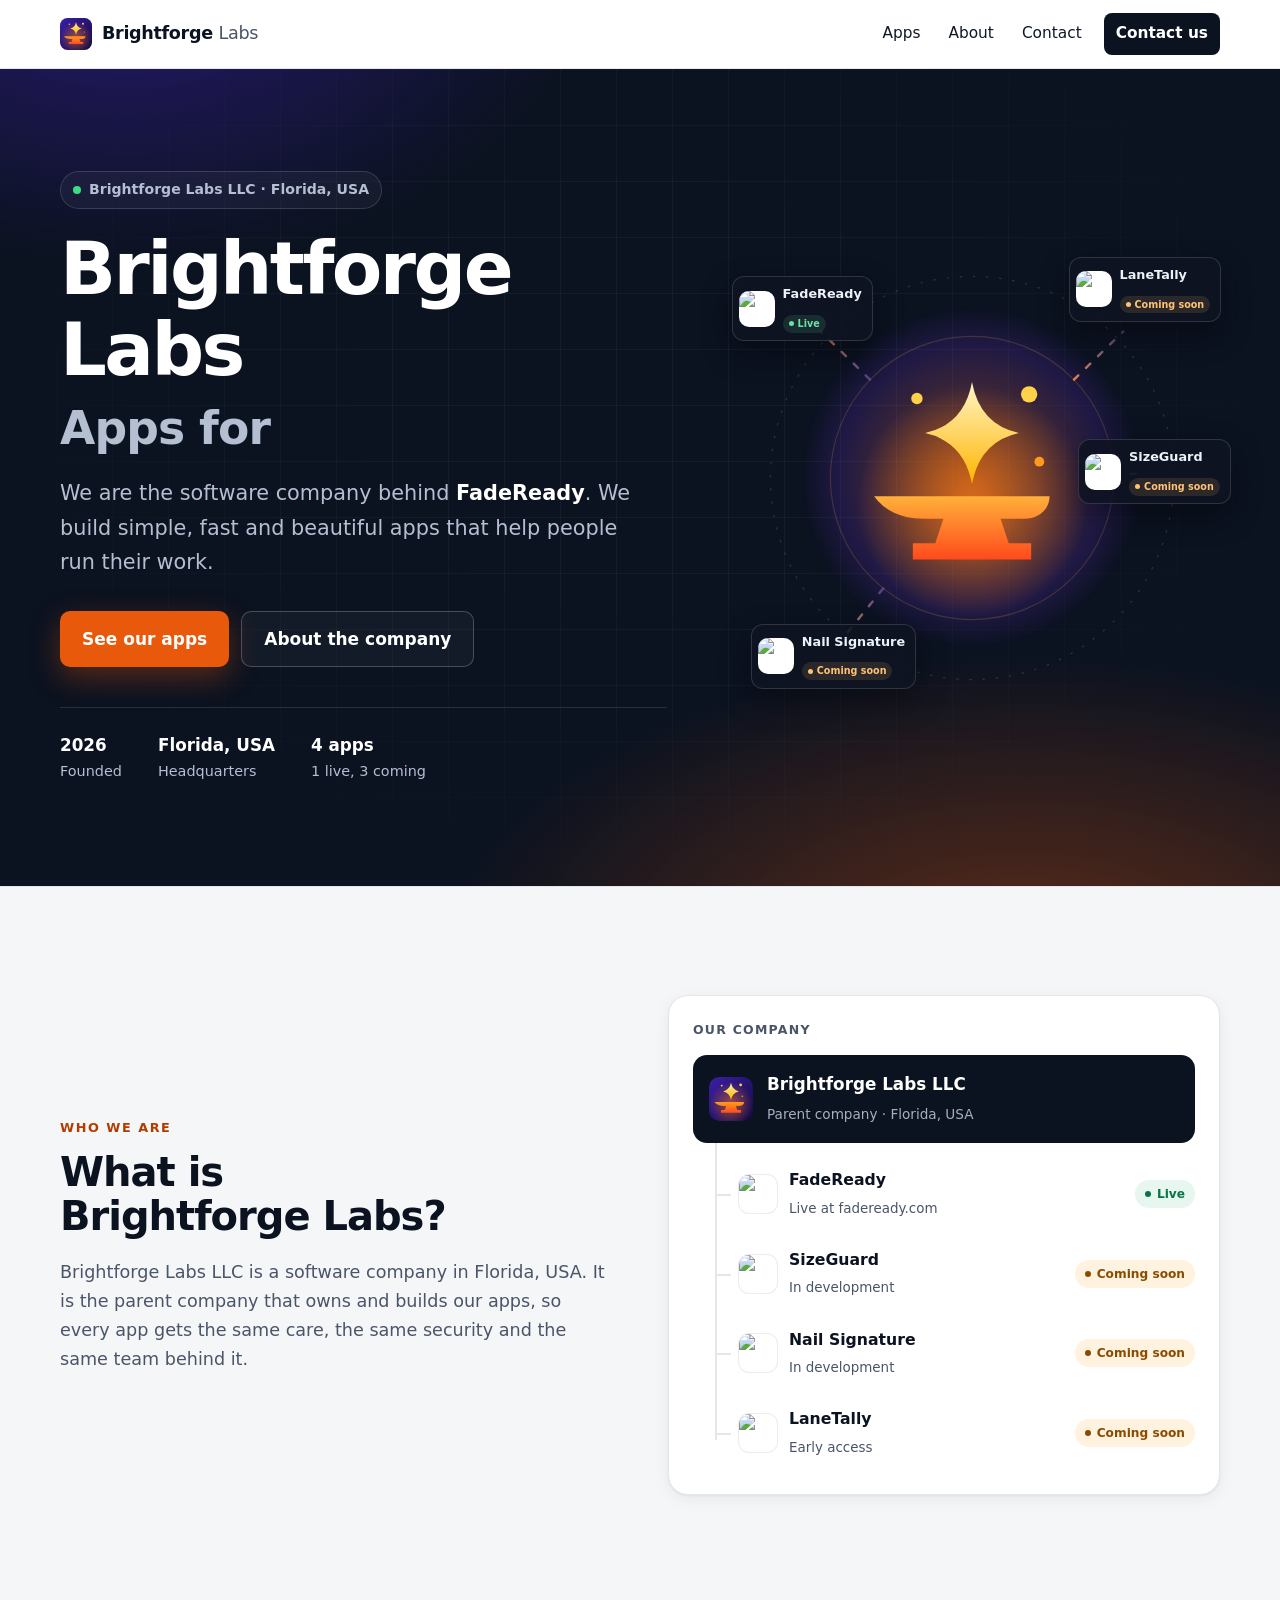
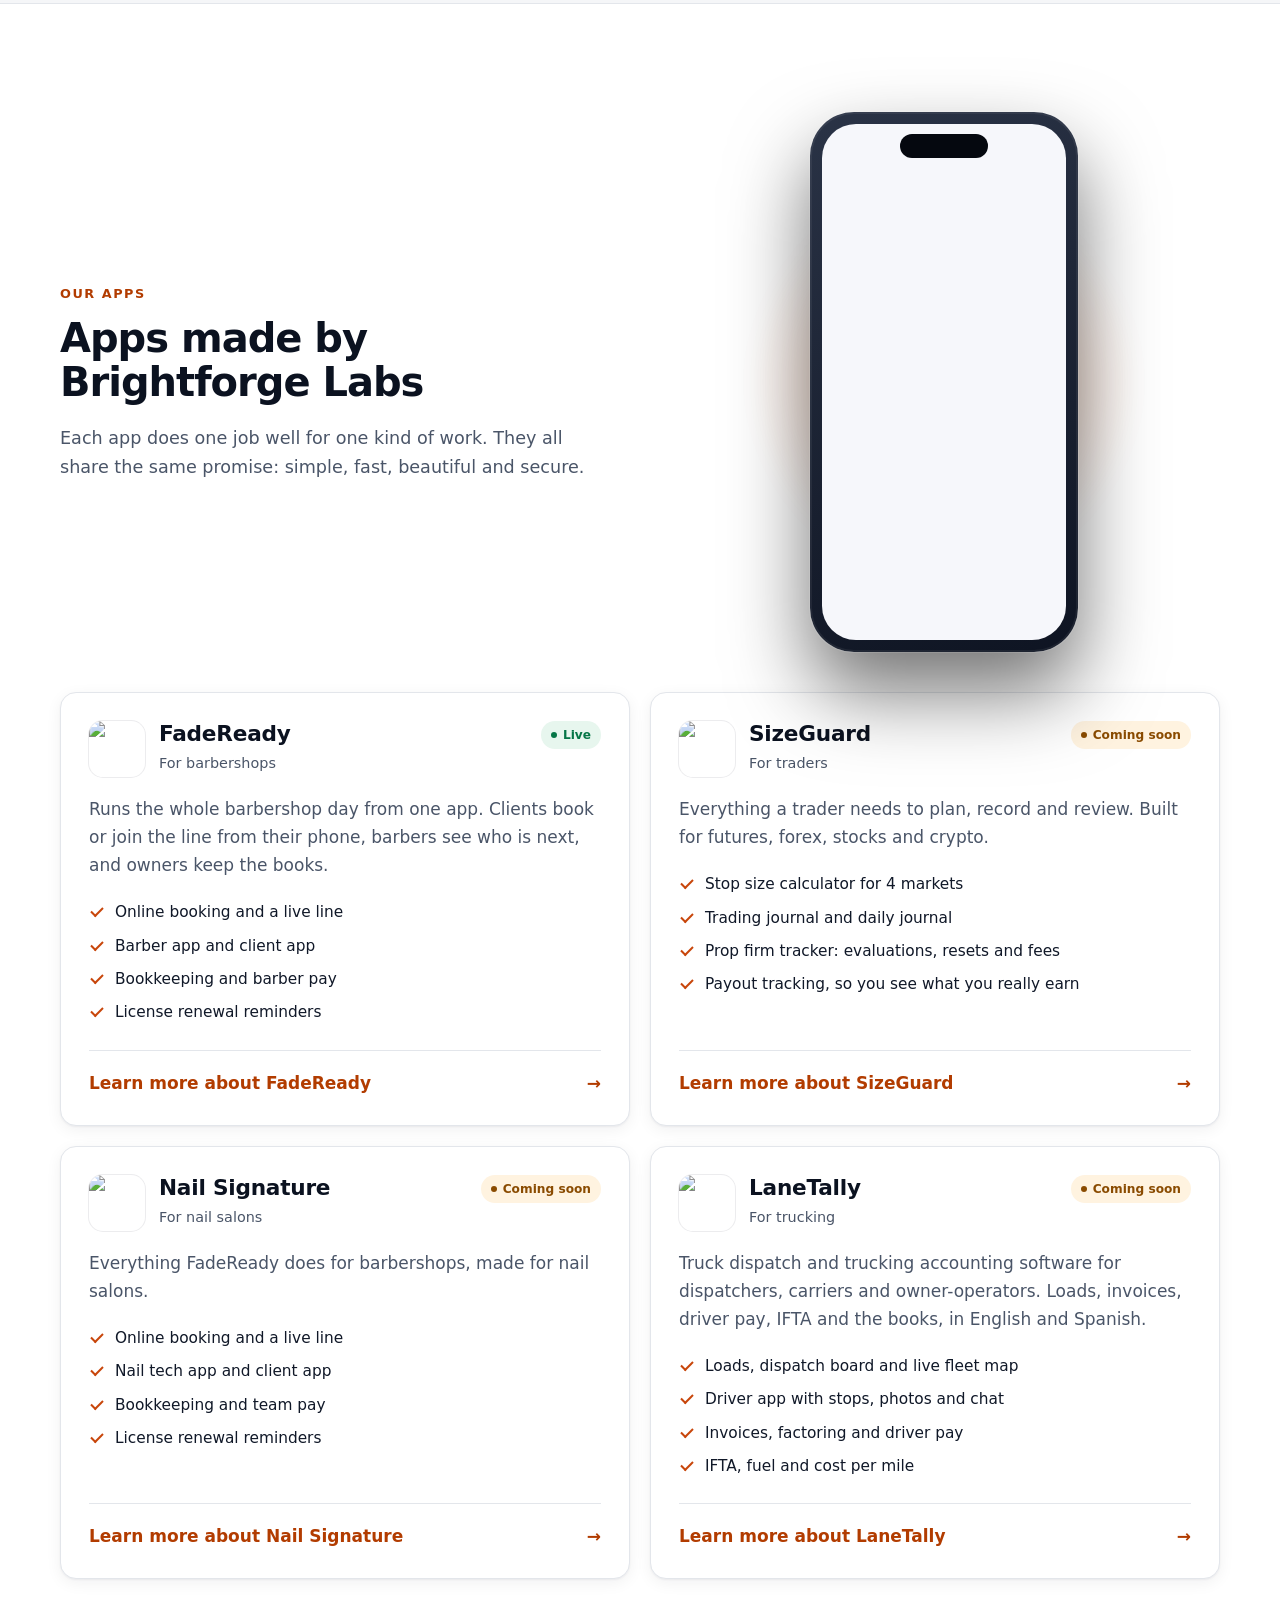
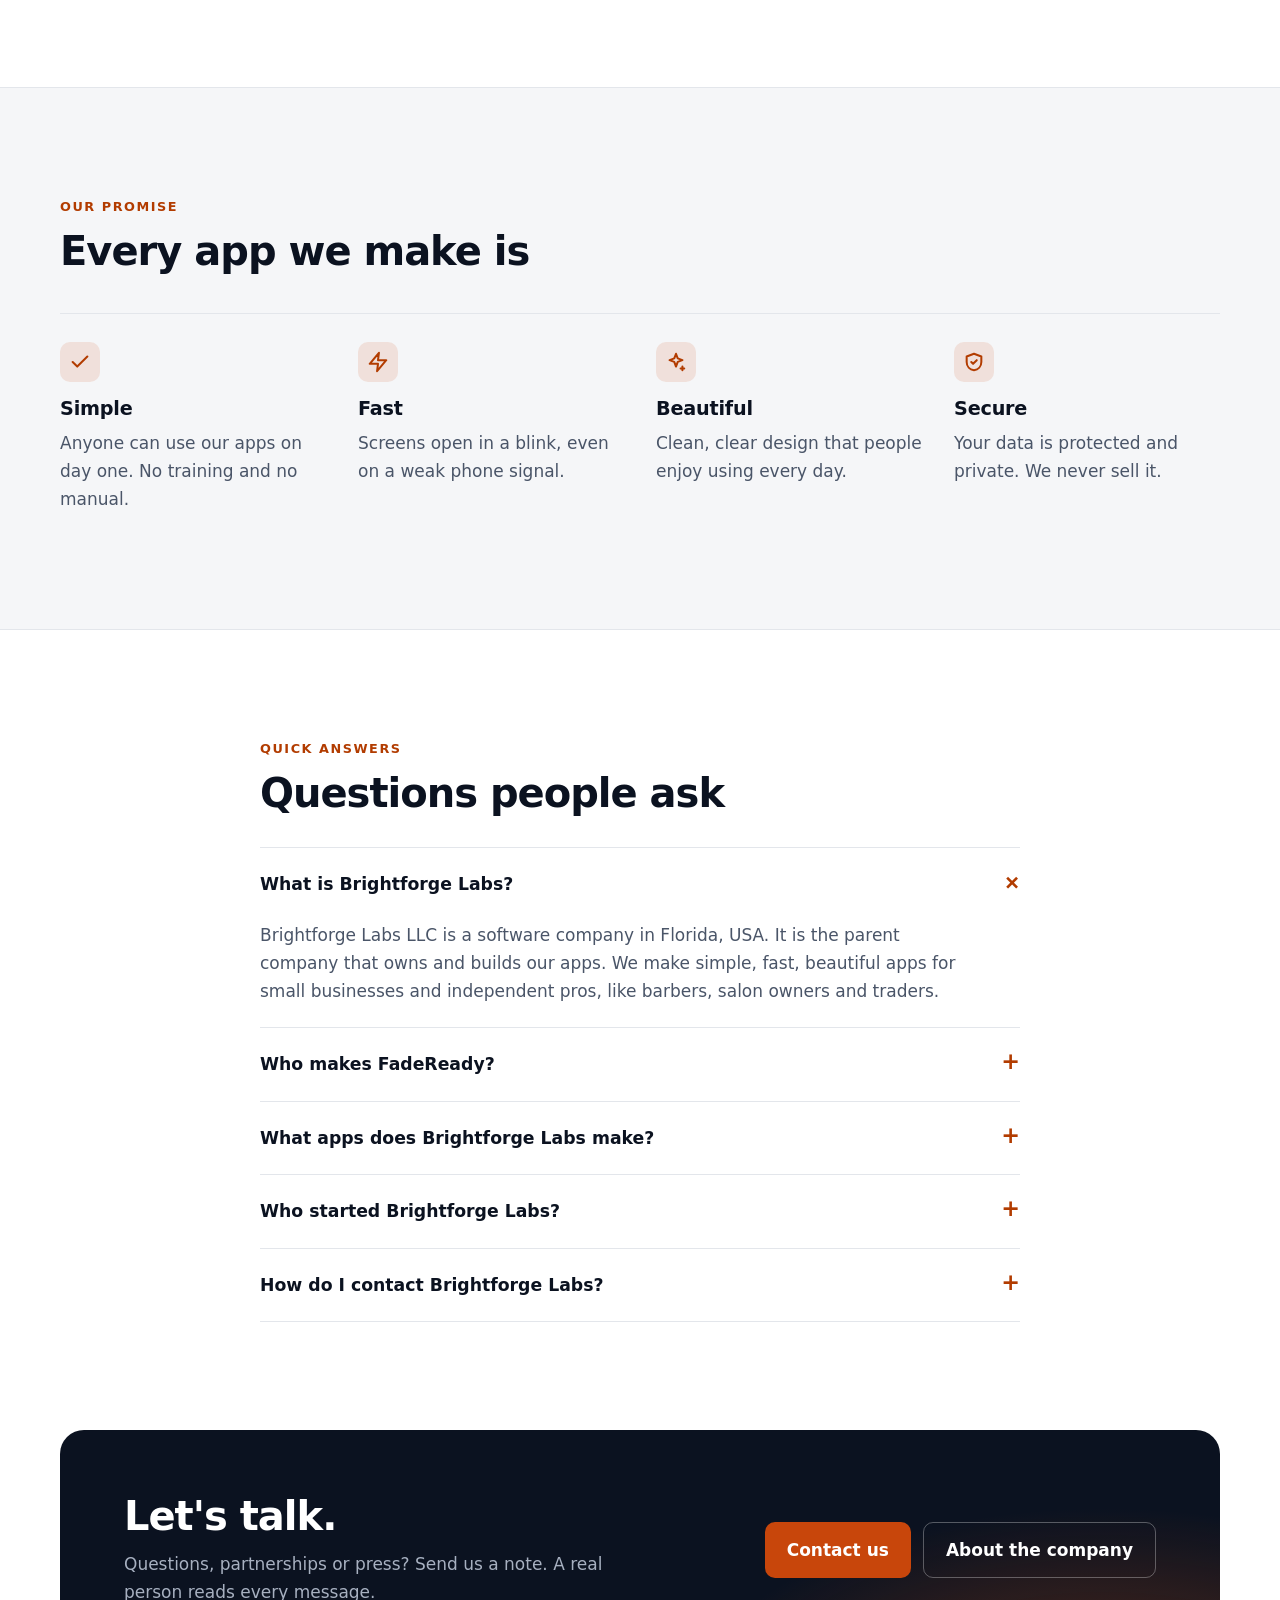
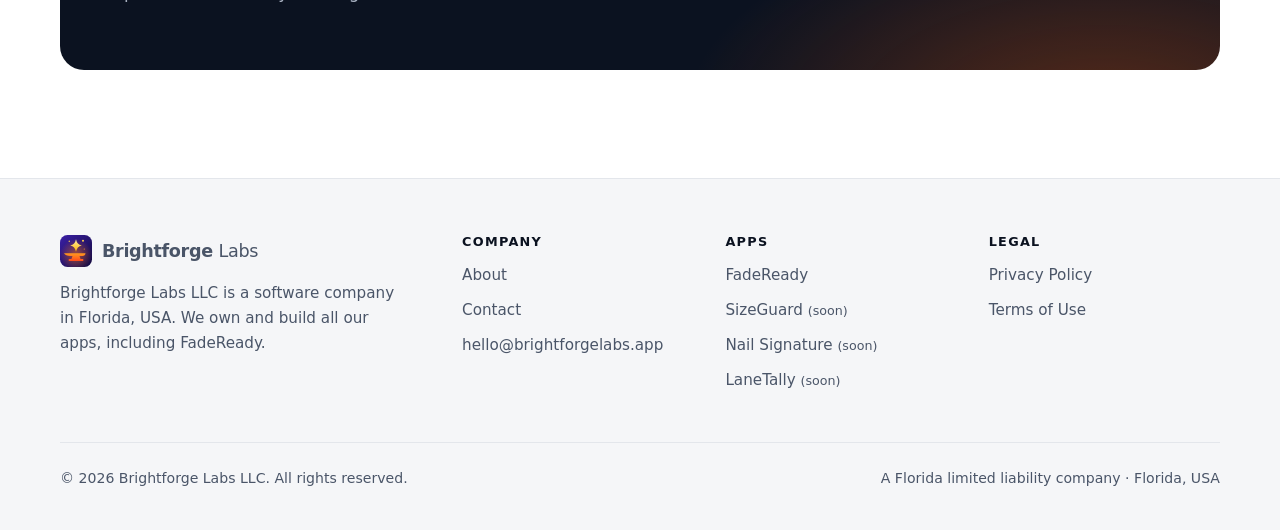
==== public/index.html @ 292166dc "Move the hero app badges outward on tablets and phones so they float around the forge, not on it Co-" ====
<!doctype html>
<html lang="en">
<head>
<meta charset="utf-8">
<meta name="viewport" content="width=device-width,initial-scale=1">
<title>Brightforge Labs: the company behind FadeReady and more apps</title>
<meta name="description" content="Brightforge Labs LLC is the Florida software company behind FadeReady. We build simple, fast, beautiful apps for small businesses and independent pros, with LaneTally for trucking, SizeGuard for traders and Nail Signature for nail salons coming soon.">
<link rel="canonical" href="https://brightforgelabs.app/">
<meta name="theme-color" content="#0b1220">
<meta name="color-scheme" content="light dark">
<link rel="icon" href="/favicon.ico" sizes="48x48">
<link rel="icon" href="/favicon.svg" type="image/svg+xml">
<link rel="icon" href="/favicon-96x96.png" type="image/png" sizes="96x96">
<link rel="apple-touch-icon" href="/apple-touch-icon.png">
<link rel="manifest" href="/site.webmanifest">
<meta property="og:type" content="website">
<meta property="og:site_name" content="Brightforge Labs">
<meta property="og:locale" content="en_US">
<meta property="og:title" content="Brightforge Labs: the company behind FadeReady and more apps">
<meta property="og:description" content="Brightforge Labs LLC is the Florida software company behind FadeReady. We build simple, fast, beautiful apps for small businesses and independent pros, with LaneTally for trucking, SizeGuard for traders and Nail Signature for nail salons coming soon.">
<meta property="og:url" content="https://brightforgelabs.app/">
<meta property="og:image" content="https://brightforgelabs.app/og-image.jpg">
<meta property="og:image:width" content="1200">
<meta property="og:image:height" content="630">
<meta property="og:image:alt" content="Brightforge Labs: the company behind FadeReady and more apps.">
<meta name="twitter:card" content="summary_large_image">
<meta name="twitter:title" content="Brightforge Labs: the company behind FadeReady and more apps">
<meta name="twitter:description" content="Brightforge Labs LLC is the Florida software company behind FadeReady. We build simple, fast, beautiful apps for small businesses and independent pros, with LaneTally for trucking, SizeGuard for traders and Nail Signature for nail salons coming soon.">
<meta name="twitter:image" content="https://brightforgelabs.app/og-image.jpg">
<style>:root{--bg:#ffffff;--bg-2:#f5f6f8;--card:#ffffff;--ink:#0b1220;--text:#101828;--muted:#4a5568;--line:#e3e6eb;--accent:#c8460b;--accent-text:#b23c00;--on-accent:#ffffff;--band:#0b1220;--band-text:#e9edf3;--band-muted:#a7b0c0;--live:#067647;--live-bg:#e7f6ee;--soon:#8a4b00;--soon-bg:#fff3e0;--shadow:0 1px 2px rgba(16,24,40,.05),0 4px 16px rgba(16,24,40,.06);--radius:16px;color-scheme:light}@media (prefers-color-scheme:dark){:root:not([data-theme=light]){--bg:#0a0f1c;--bg-2:#0f1626;--card:#111a2c;--ink:#f3f5f9;--text:#e8ecf3;--muted:#a3adbf;--line:#1f2a40;--accent:#ff7a2e;--accent-text:#ff9a5c;--on-accent:#1a0b00;--band:#060a14;--live:#6ce0a6;--live-bg:#0f2f22;--soon:#ffc277;--soon-bg:#33220b;--shadow:0 1px 2px rgba(0,0,0,.4),0 6px 20px rgba(0,0,0,.3);color-scheme:dark}}:root[data-theme=dark]{--bg:#0a0f1c;--bg-2:#0f1626;--card:#111a2c;--ink:#f3f5f9;--text:#e8ecf3;--muted:#a3adbf;--line:#1f2a40;--accent:#ff7a2e;--accent-text:#ff9a5c;--on-accent:#1a0b00;--band:#060a14;--live:#6ce0a6;--live-bg:#0f2f22;--soon:#ffc277;--soon-bg:#33220b;--shadow:0 1px 2px rgba(0,0,0,.4),0 6px 20px rgba(0,0,0,.3);color-scheme:dark}*,*::before,*::after{box-sizing:border-box}html{-webkit-text-size-adjust:100%;scroll-behavior:smooth}body{margin:0;background:var(--bg);color:var(--text);font:400 1.0625rem/1.65 ui-sans-serif,system-ui,-apple-system,"Segoe UI",Roboto,"Helvetica Neue",Arial,sans-serif;-webkit-font-smoothing:antialiased}img,svg{display:block;max-width:100%}a{color:var(--accent-text);text-underline-offset:3px}:focus-visible{outline:3px solid var(--accent);outline-offset:3px;border-radius:6px}h1,h2,h3{color:var(--ink);line-height:1.1;letter-spacing:-.025em;margin:0 0 .5em;font-weight:700;text-wrap:balance}h1{font-size:clamp(2.4rem,5.6vw,4.1rem);letter-spacing:-.035em}h2{font-size:clamp(1.8rem,3.4vw,2.5rem)}h3{font-size:1.2rem;letter-spacing:-.01em}p{margin:0 0 1em}.wrap{width:min(1160px,100% - 40px);margin-inline:auto}.narrow{width:min(760px,100% - 40px);margin-inline:auto}.skip{position:absolute;left:-999px;top:8px;background:var(--card);color:var(--text);padding:8px 14px;border-radius:8px;z-index:9}.skip:focus{left:12px}.site-head{position:sticky;top:env(safe-area-inset-top,0px);z-index:5;background:color-mix(in srgb,var(--bg) 86%,transparent);backdrop-filter:saturate(1.4) blur(12px);-webkit-backdrop-filter:saturate(1.4) blur(12px);border-bottom:1px solid var(--line)}.site-head .wrap{display:flex;align-items:center;justify-content:space-between;gap:16px;min-height:68px}.brand{display:flex;align-items:center;gap:10px;color:var(--ink);text-decoration:none;font-weight:700;font-size:1.1rem;letter-spacing:-.02em;white-space:nowrap}.brand svg{width:32px;height:32px}.brand b{font-weight:500;color:var(--muted)}.nav{display:flex;align-items:center;gap:4px;margin:0;padding:0;list-style:none}.nav a{display:block;padding:8px 12px;border-radius:8px;color:var(--text);text-decoration:none;font-weight:500;font-size:.96rem}.nav a:hover{background:var(--bg-2)}.nav a[aria-current=page]{color:var(--accent-text)}.nav .nav-cta{background:var(--ink);color:var(--bg);margin-left:6px;font-weight:600}.nav .nav-cta:hover{background:var(--ink);opacity:.88}@media (max-width:600px){.brand span{display:none}.nav a{padding:8px 9px}.nav .nav-cta{display:none}}.btns{display:flex;flex-wrap:wrap;gap:12px}.btn{display:inline-flex;align-items:center;gap:8px;padding:13px 22px;border-radius:10px;font-weight:600;text-decoration:none;transition:transform .15s ease,background .15s,border-color .15s}.btn:active{transform:scale(.98)}.btn-primary{background:var(--accent);color:var(--on-accent)}.btn-primary:hover{background:color-mix(in srgb,var(--accent) 88%,#000)}.btn-line{color:var(--ink);border:1px solid var(--line);background:var(--card)}.btn-line:hover{border-color:var(--muted)}.hero{position:relative;overflow:hidden;padding:clamp(56px,9vw,112px) 0 clamp(56px,8vw,96px);border-bottom:1px solid var(--line);background:radial-gradient(700px 360px at 85% 0%,color-mix(in srgb,var(--accent) 10%,transparent),transparent 70%),var(--bg)}.hero .wrap{display:grid;grid-template-columns:1.1fr .9fr;gap:56px;align-items:center}.hero .wrap>*{min-width:0}@media (max-width:900px){.hero .wrap{grid-template-columns:1fr;gap:40px}}.eyebrow{display:inline-flex;align-items:center;gap:8px;font-size:.88rem;font-weight:600;color:var(--muted);margin-bottom:20px}.eyebrow i{width:8px;height:8px;border-radius:50%;background:var(--accent)}.lead{font-size:clamp(1.12rem,2vw,1.3rem);color:var(--muted);max-width:44ch;margin-bottom:32px}.accent{color:var(--accent-text)}.facts{display:flex;flex-wrap:wrap;gap:12px 36px;margin:40px 0 0;padding:24px 0 0;border-top:1px solid var(--line);list-style:none}.facts li{display:flex;flex-direction:column;font-size:.9rem;color:var(--muted)}.facts b{font-size:1.05rem;color:var(--ink);font-weight:600}.org{background:var(--card);border:1px solid var(--line);border-radius:20px;padding:24px;box-shadow:var(--shadow)}.org-cap{font-size:.78rem;font-weight:700;letter-spacing:.1em;text-transform:uppercase;color:var(--muted);margin:0 0 14px}.org-parent{display:flex;align-items:center;gap:14px;padding:16px;border-radius:14px;background:var(--band);color:var(--band-text)}.org-parent svg{width:44px;height:44px;flex:none}.org-parent strong{display:block;font-size:1.05rem;color:#fff}.org-parent span{font-size:.85rem;color:var(--band-muted)}.org-kids{list-style:none;margin:0;padding:14px 0 0 22px;position:relative;display:grid;gap:6px}.org-kids::before{content:"";position:absolute;left:22px;top:0;bottom:30px;width:2px;background:var(--line)}.org-kids li{position:relative;display:flex;align-items:center;gap:12px;padding:10px 0 10px 24px}.org-kids li::before{content:"";position:absolute;left:0;top:50%;width:16px;height:2px;background:var(--line)}.org-kids li>div{min-width:0}.org-kids .tile{width:38px;height:38px;border-radius:10px}.org-kids .tile svg{width:20px;height:20px}.org-kids b{display:block;color:var(--ink);font-size:.98rem;font-weight:600}.org-kids small{color:var(--muted);font-size:.84rem}.org-kids .pill{margin-left:auto}section{padding:clamp(64px,9vw,108px) 0}.alt{background:var(--bg-2);border-block:1px solid var(--line)}.kicker{display:block;font-size:.8rem;font-weight:700;letter-spacing:.12em;text-transform:uppercase;color:var(--accent-text);margin-bottom:12px}.intro{max-width:60ch;color:var(--muted);font-size:1.1rem;margin-bottom:0}.apps{display:grid;gap:20px;grid-template-columns:repeat(auto-fit,minmax(min(100%,440px),1fr));margin-top:40px}.app{display:flex;flex-direction:column;background:var(--card);border:1px solid var(--line);border-radius:var(--radius);padding:28px;box-shadow:var(--shadow);transition:border-color .2s,transform .2s}.app:hover{border-color:color-mix(in srgb,var(--accent) 40%,var(--line));transform:translateY(-2px)}.app-top{display:flex;align-items:center;gap:14px;margin-bottom:18px}.app-top>div{min-width:0}.tile{flex:none;width:56px;height:56px;border-radius:14px;display:grid;place-items:center;color:#fff}.tile svg{width:28px;height:28px}.t-fr{background:linear-gradient(135deg,#111827,#3a1fa6 60%,#ff6a1a)}.t-tr{background:linear-gradient(135deg,#0b0906,#3a2a10 55%,#e8b84a)}.t-sl{background:linear-gradient(135deg,#2b1630,#5a2f5f 55%,#c9a25a)}.app h3{margin:0 0 2px;font-size:1.35rem}.app .for{font-size:.9rem;color:var(--muted)}.pill{display:inline-flex;align-items:center;gap:6px;font-size:.76rem;font-weight:700;padding:4px 10px;border-radius:999px;white-space:nowrap}.pill::before{content:"";width:6px;height:6px;border-radius:50%;background:currentColor}.p-live{color:var(--live);background:var(--live-bg)}.p-soon{color:var(--soon);background:var(--soon-bg)}.app .pill{margin-left:auto;align-self:flex-start}.app p{color:var(--muted)}.feat{list-style:none;margin:4px 0 24px;padding:0;display:grid;gap:8px}.feat li{position:relative;padding-left:26px;font-size:.96rem}.feat li::before{content:"";position:absolute;left:2px;top:.45em;width:12px;height:7px;border-left:2px solid var(--accent);border-bottom:2px solid var(--accent);transform:rotate(-45deg)}.app .more{margin-top:auto;padding-top:18px;border-top:1px solid var(--line);font-weight:600;text-decoration:none;display:flex;justify-content:space-between;align-items:center}.app .more span{transition:transform .15s}.app .more:hover span{transform:translateX(4px)}.values{display:grid;grid-template-columns:repeat(auto-fit,minmax(min(100%,240px),1fr));gap:0 32px;margin-top:40px;border-top:1px solid var(--line)}.value{padding:28px 0 8px}.value .ico{width:40px;height:40px;border-radius:10px;display:grid;place-items:center;background:color-mix(in srgb,var(--accent) 12%,transparent);color:var(--accent-text);margin-bottom:16px}.value .ico svg{width:22px;height:22px}.value p{color:var(--muted);margin:0}.faq{margin-top:32px;border-top:1px solid var(--line)}.faq details{border-bottom:1px solid var(--line)}.faq summary{cursor:pointer;list-style:none;padding:22px 0;font-weight:600;font-size:1.08rem;color:var(--ink);display:flex;justify-content:space-between;gap:16px}.faq summary::-webkit-details-marker{display:none}.faq summary::after{content:"+";font-size:1.4rem;line-height:1;color:var(--accent-text);transition:transform .2s}.faq details[open] summary::after{transform:rotate(45deg)}.faq details p{color:var(--muted);padding-bottom:22px;margin:0;max-width:65ch}.band{background:radial-gradient(600px 300px at 90% 120%,rgba(232,89,12,.35),transparent 70%),var(--band);color:var(--band-text);border-radius:24px;padding:clamp(32px,6vw,64px);display:flex;flex-wrap:wrap;gap:24px 48px;align-items:center;justify-content:space-between}.band>div{min-width:0}.band h2{color:#fff;margin:0 0 .3em}.band p{color:var(--band-muted);margin:0;max-width:46ch}.band .btn-line{background:transparent;color:#fff;border-color:rgba(255,255,255,.3)}.page-hero{padding:clamp(56px,8vw,96px) 0 clamp(40px,6vw,64px);border-bottom:1px solid var(--line);background:radial-gradient(600px 300px at 90% 0%,color-mix(in srgb,var(--accent) 9%,transparent),transparent 70%),var(--bg)}.page-hero h1{font-size:clamp(2.2rem,5vw,3.4rem);max-width:20ch}.page-hero .lead{margin-bottom:0}.prose h2{font-size:1.5rem;margin-top:2em}.prose h3{margin-top:1.6em}.prose p,.prose li{color:var(--muted)}.prose strong{color:var(--text)}.prose ul{padding-left:1.2em}.prose li{margin-bottom:.4em}.facts-table{width:100%;border-collapse:collapse;margin-top:8px}.facts-table th,.facts-table td{text-align:left;padding:14px 0;border-bottom:1px solid var(--line);vertical-align:top}.facts-table th{width:38%;font-weight:600;color:var(--ink);padding-right:16px}.facts-table td{color:var(--muted)}.mail{display:inline-flex;align-items:center;gap:12px;font-size:clamp(1.2rem,4vw,1.7rem);font-weight:700;letter-spacing:-.02em;text-decoration:none;color:var(--ink);padding:18px 24px;border-radius:14px;border:1px solid var(--line);background:var(--card);box-shadow:var(--shadow);word-break:break-all}.mail:hover{border-color:var(--accent)}.mail svg{flex:none;width:26px;height:26px;color:var(--accent-text)}.site-foot{border-top:1px solid var(--line);padding:56px 0 40px;color:var(--muted);font-size:.95rem;background:var(--bg-2)}.foot-grid{display:grid;grid-template-columns:1.6fr repeat(3,1fr);gap:32px}@media (max-width:760px){.foot-grid{grid-template-columns:1fr 1fr}.foot-brand{grid-column:1/-1}}.foot-brand p{max-width:36ch;margin:14px 0 0}.site-foot h2{font-size:.8rem;font-weight:700;letter-spacing:.1em;text-transform:uppercase;color:var(--ink);margin:0 0 14px}.site-foot ul{list-style:none;margin:0;padding:0;display:grid;gap:10px}.site-foot a{color:var(--muted);text-decoration:none}.site-foot a:hover{color:var(--accent-text)}.foot-base{display:flex;flex-wrap:wrap;justify-content:space-between;gap:8px 24px;margin-top:48px;padding-top:24px;border-top:1px solid var(--line);font-size:.88rem}.foot-base p{margin:0}@keyframes up{from{transform:translateY(12px)}}.hero .wrap>*{animation:up .6s cubic-bezier(.2,.8,.2,1) both}.hero .wrap>:nth-child(2){animation-delay:.08s}@media (prefers-reduced-motion:reduce){*,*::before,*::after{animation:none!important;transition:none!important;scroll-behavior:auto!important}}@media (max-width:540px){.values{grid-template-columns:1fr 1fr;gap:0 20px}.value h3{font-size:1.05rem}.value p{font-size:.95rem}.org{padding:18px}.org-kids small{display:none}}.hero-live{--h-text:#eef2f8;--h-muted:#b4bfd2;background:radial-gradient(900px 480px at 80% 110%,rgba(232,89,12,.38),transparent 65%),radial-gradient(700px 420px at 10% -10%,rgba(58,31,166,.55),transparent 65%),#0b1220;color:var(--h-text);border-bottom:0;padding:clamp(56px,8vw,104px) 0 clamp(64px,8vw,104px);isolation:isolate}.hero-live::after{content:"";position:absolute;inset:0;z-index:-1;background-image:linear-gradient(rgba(255,255,255,.045) 1px,transparent 1px),linear-gradient(90deg,rgba(255,255,255,.045) 1px,transparent 1px);background-size:56px 56px;mask-image:radial-gradient(ellipse at 50% 40%,#000 30%,transparent 75%);-webkit-mask-image:radial-gradient(ellipse at 50% 40%,#000 30%,transparent 75%)}.embers{position:absolute;inset:0;width:100%;height:100%;z-index:-1;pointer-events:none}.hero-live .eyebrow{color:var(--h-muted);padding:6px 12px;border:1px solid rgba(255,255,255,.14);border-radius:999px;background:rgba(255,255,255,.04)}.hero-live .eyebrow i{background:#3ddc84;box-shadow:0 0 0 0 rgba(61,220,132,.6);animation:ping 2s ease-out infinite}.hero-live h1{color:#fff;font-size:clamp(2.6rem,6.4vw,4.6rem);margin-bottom:.3em}.hero-live h1 .sub{display:block;font-size:.62em;font-weight:600;color:var(--h-muted);letter-spacing:-.02em;margin-top:.25em}.rot{display:inline-grid;vertical-align:bottom;height:1.15em;overflow:hidden}.rot>span{grid-area:1/1;background:linear-gradient(100deg,#ffd166,#ff8a3d 45%,#ff5c8a);-webkit-background-clip:text;background-clip:text;color:transparent;animation:rot 16s cubic-bezier(.7,0,.3,1) infinite;opacity:0}.rot>span:nth-child(2){animation-delay:4s}.rot>span:nth-child(3){animation-delay:8s}.rot>span:nth-child(4){animation-delay:12s}.hero-live .lead{color:var(--h-muted)}.hero-live .lead b{color:#fff;font-weight:600}.hero-live .btn-line{background:rgba(255,255,255,.04);color:#fff;border-color:rgba(255,255,255,.22)}.hero-live .btn-line:hover{border-color:rgba(255,255,255,.5)}.hero-live .btn-primary{background:#e8590c;color:#fff;box-shadow:0 10px 30px rgba(232,89,12,.35)}.hero-live .btn-primary:hover{background:#ff6a1a}.hero-live .facts{border-color:rgba(255,255,255,.12)}.hero-live .facts li{color:var(--h-muted)}.hero-live .facts b{color:#fff}.sr{position:absolute;width:1px;height:1px;overflow:hidden;clip:rect(0 0 0 0);white-space:nowrap}.stage{position:relative;display:grid;place-items:center;min-height:540px}.stage::before{content:"";position:absolute;width:420px;height:420px;max-width:100%;border-radius:50%;background:radial-gradient(circle,rgba(232,89,12,.35),transparent 65%);filter:blur(10px)}.phone{position:relative;width:268px;height:540px;border-radius:44px;padding:12px;background:linear-gradient(160deg,#2a3346,#0e1422);box-shadow:0 0 0 1px rgba(255,255,255,.12),0 40px 80px rgba(0,0,0,.55),inset 0 0 0 2px rgba(255,255,255,.06);animation:bob 7s ease-in-out infinite}.phone::before{content:"";position:absolute;top:22px;left:50%;width:88px;height:24px;margin-left:-44px;border-radius:14px;background:#05080f;z-index:3}.screen{position:relative;height:100%;border-radius:34px;overflow:hidden;background:#f6f7fb;color:#101828;font-size:13px;line-height:1.35}.scr{position:absolute;inset:0;padding:52px 16px 16px;display:flex;flex-direction:column;gap:10px;opacity:0;transform:translateX(24px);animation:scr 16s ease-in-out infinite}.scr:nth-child(2){animation-delay:4s}.scr:nth-child(3){animation-delay:8s}.scr:nth-child(4){animation-delay:12s}.scr-head{display:flex;align-items:center;gap:8px;font-weight:700;font-size:15px}.scr-head .dot{width:28px;height:28px;border-radius:8px;display:grid;place-items:center;color:#fff}.scr-head .dot svg{width:16px;height:16px}.scr-head small{display:block;font-weight:500;color:#5b6475;font-size:11px}.scr-card{background:#fff;border-radius:14px;padding:12px;box-shadow:0 1px 2px rgba(16,24,40,.06),0 2px 8px rgba(16,24,40,.06)}.scr-card h4{margin:0 0 8px;font-size:11px;letter-spacing:.06em;text-transform:uppercase;color:#5b6475}.row{display:flex;align-items:center;gap:8px;padding:6px 0;border-top:1px solid #eef0f4}.row:first-of-type{border-top:0}.row .av{width:24px;height:24px;border-radius:50%;flex:none;display:grid;place-items:center;font-size:10px;font-weight:700;color:#fff}.row .grow{flex:1;min-width:0}.row small{color:#5b6475;font-size:11px}.tag-now{font-size:10px;font-weight:700;color:#067647;background:#e7f6ee;padding:2px 7px;border-radius:999px}.big{font-size:26px;font-weight:800;letter-spacing:-.02em}.mkts{display:flex;gap:6px}.mkts span{flex:1;text-align:center;font-size:11px;font-weight:600;padding:6px 0;border-radius:8px;background:#eef0f4;color:#344054}.mkts span.on{background:#0f766e;color:#fff}.bar{height:6px;border-radius:6px;background:#eef0f4;overflow:hidden}.bar i{display:block;height:100%;width:62%;border-radius:6px;background:linear-gradient(90deg,#0f766e,#22c55e);animation:grow 4s ease-in-out infinite alternate}.kv{display:flex;justify-content:space-between;font-size:12px;padding:4px 0}.kv b{font-variant-numeric:tabular-nums}.pos{color:#067647}.neg{color:#b42318}.slot{display:flex;gap:8px;align-items:center;padding:7px 0;border-top:1px solid #eef0f4}.slot:first-of-type{border-top:0}.slot time{font-size:11px;font-weight:700;color:#9d174d;width:42px;font-variant-numeric:tabular-nums}.pulse{animation:glow 2.4s ease-in-out infinite}@media (max-width:900px){.stage{min-height:0;padding-top:8px}.phone{width:240px;height:480px}}@keyframes ping{0%{box-shadow:0 0 0 0 rgba(61,220,132,.6)}100%{box-shadow:0 0 0 10px rgba(61,220,132,0)}}@keyframes rot{0%{opacity:0;transform:translateY(60%)}4%,22%{opacity:1;transform:none}26%,100%{opacity:0;transform:translateY(-60%)}}@keyframes scr{0%{opacity:0;transform:translateX(24px)}4%,22%{opacity:1;transform:none}26%,100%{opacity:0;transform:translateX(-24px)}}@keyframes bob{50%{transform:translateY(-10px) rotate(-1deg)}}@keyframes grow{from{width:38%}to{width:78%}}@keyframes glow{50%{background:#fff4ec}}@media (prefers-reduced-motion:reduce){.rot>span:first-child,.scr:first-child{opacity:1;transform:none}}.split{display:grid;grid-template-columns:1fr 1fr;gap:56px;align-items:center}.split>*{min-width:0}@media (max-width:900px){.split{grid-template-columns:1fr;gap:32px}}.forge{position:relative;width:min(100%,480px);aspect-ratio:1;margin-inline:auto}.halo{position:absolute;inset:14%;border-radius:50%;background:radial-gradient(circle,rgba(255,122,26,.42),rgba(124,58,237,.18) 55%,transparent 70%);animation:breathe 4.8s ease-in-out infinite}.emblem{position:relative;width:100%;height:100%;overflow:visible}.ring{transform-origin:200px 200px;animation:turn 80s linear infinite}.links path{animation:flow 1.6s linear infinite}.heat{transform-box:fill-box;transform-origin:center;animation:breathe 2.4s ease-in-out infinite}.star{transform-box:fill-box;transform-origin:50% 100%;animation:strike 2.4s cubic-bezier(.5,0,.2,1) infinite}.flash{transform-box:fill-box;transform-origin:center;opacity:0;animation:flash 2.4s ease-out infinite}.tw{animation:twinkle 2.4s ease-in-out infinite}.t2{animation-delay:.8s}.t3{animation-delay:1.6s}.emitter{position:absolute;left:50%;top:51%;width:1px;height:1px}.orb{position:absolute;display:flex;align-items:center;gap:10px;padding:10px 14px 10px 10px;border-radius:14px;background:rgba(14,20,34,.88);border:1px solid rgba(255,255,255,.14);box-shadow:0 12px 30px rgba(0,0,0,.35);color:#fff;animation:bob 6s ease-in-out infinite;white-space:nowrap}.orb .tile{width:36px;height:36px;border-radius:10px}.orb .tile svg{width:19px;height:19px}.orb b{display:block;font-size:.92rem;font-weight:600;margin-bottom:3px}.orb .pill{font-size:.68rem;padding:2px 8px}.orb .p-live{color:#6ce0a6;background:rgba(108,224,166,.12)}.orb .p-soon{color:#ffc277;background:rgba(255,194,119,.12)}.o1{left:0;top:8%}.o2{right:-4%;top:42%;animation-delay:-2s}.o3{left:4%;bottom:6%;animation-delay:-4s}.o4{right:-2%;top:4%;animation-delay:-3s}@media (max-width:900px){.forge{width:min(100%,400px)}.o2{right:0}}@media (max-width:420px){.orb{padding:7px 10px 7px 7px;gap:8px}.orb .tile{width:28px;height:28px}.orb .tile svg{width:15px;height:15px}.orb b{font-size:.8rem}}.apps-head{align-items:center}.apps-head .stage{min-height:0}@keyframes breathe{50%{opacity:.7;transform:scale(1.06)}}@keyframes turn{to{transform:rotate(360deg)}}@keyframes flow{to{stroke-dashoffset:-28}}@keyframes strike{0%,70%,100%{transform:translateY(0) scale(1)}80%{transform:translateY(-6%) scale(1.08)}86%{transform:translateY(3%) scale(.94)}}@keyframes flash{0%,84%{opacity:0;transform:scale(.4)}86%{opacity:1;transform:scale(.6)}100%{opacity:0;transform:scale(2.6)}}@keyframes twinkle{50%{opacity:.25}}@media (prefers-reduced-motion:reduce){.flash{display:none}}.logo{object-fit:cover;background:#fff;box-shadow:0 0 0 1px rgba(15,23,42,.08)}.hero-logo{display:block;width:72px;height:72px;border-radius:18px;margin-bottom:18px}a.orb{color:inherit;text-decoration:none;cursor:pointer;transition:border-color .2s,background .2s,box-shadow .2s}a.orb:hover,a.orb:focus-visible{border-color:rgba(255,170,80,.6);background:rgba(24,30,48,.95);box-shadow:0 14px 34px rgba(0,0,0,.35),0 0 0 3px rgba(255,138,61,.25)}a.orb:focus-visible{outline:2px solid #ffb03a;outline-offset:3px}@media (prefers-reduced-motion:no-preference){html{scroll-behavior:smooth}.app:target,.app.spot{animation:spot 1.8s ease-out}}.app{scroll-margin-top:96px}@keyframes spot{0%,35%{box-shadow:0 0 0 3px var(--accent),0 18px 40px color-mix(in srgb,var(--accent) 22%,transparent)}100%{box-shadow:0 0 0 0 transparent}}a.orb{touch-action:manipulation}a.orb::before{content:"";position:absolute;inset:-14px -8px}a.orb:hover,a.orb:focus,a.orb:active{animation-play-state:paused}.orb{padding:6px 10px 6px 6px;gap:8px;border-radius:12px}.orb b{font-size:.8rem;margin-bottom:2px}.orb .pill{font-size:.6rem;padding:1px 6px;gap:4px}.orb .pill::before{width:5px;height:5px}@media (max-width:420px){.orb{padding:5px 8px 5px 5px;gap:6px}.orb b{font-size:.72rem}.orb .pill{font-size:.56rem;padding:0 5px}}@media (max-width:900px) and (min-width:561px){.o1{left:-20%}.o2{right:-24%;top:46%}.o3{left:-16%}.o4{right:-20%}}@media (max-width:560px){.o2{right:-3%;top:60%}.o4{right:-3%}.o1{left:-2%}}</style>
<script type="application/ld+json">{"@context":"https://schema.org","@graph":[{"@type":"Organization","@id":"https://brightforgelabs.app/#organization","name":"Brightforge Labs","legalName":"Brightforge Labs LLC","alternateName":["Brightforge Labs LLC","Brightforge"],"url":"https://brightforgelabs.app/","logo":{"@type":"ImageObject","@id":"https://brightforgelabs.app/#logo","url":"https://brightforgelabs.app/icons/logo-square-512.png","width":512,"height":512,"caption":"Brightforge Labs"},"image":{"@id":"https://brightforgelabs.app/#logo"},"description":"Brightforge Labs LLC is the Florida software company behind FadeReady. We build simple, fast, beautiful apps for small businesses and independent pros, with LaneTally for trucking, SizeGuard for traders and Nail Signature for nail salons coming soon.","slogan":"Bright ideas, forged into real apps.","email":"hello@brightforgelabs.app","foundingDate":"2026-10-24","founder":{"@type":"Person","name":"Idael Fonseca Hidalgo"},"address":{"@type":"PostalAddress","addressRegion":"FL","addressCountry":"US"},"contactPoint":{"@type":"ContactPoint","contactType":"customer support","email":"hello@brightforgelabs.app","availableLanguage":["English"]},"knowsAbout":["Trucking dispatch software","Carrier management software","Mobile apps","Software for small businesses","Barbershop booking software","Salon software","Trading tools","Position size and stop size calculators","Trading journals","Prop firm expense and payout tracking"],"brand":[{"@type":"Brand","name":"FadeReady","url":"https://fadeready.com/"},{"@type":"Brand","name":"SizeGuard","url":"https://sizeguard.com/"},{"@type":"Brand","name":"Nail Signature","url":"https://nailsignature.com/"},{"@type":"Brand","name":"LaneTally","url":"https://lanetally.com/"}],"sameAs":[]},{"@type":"WebSite","@id":"https://brightforgelabs.app/#website","url":"https://brightforgelabs.app/","name":"Brightforge Labs","publisher":{"@id":"https://brightforgelabs.app/#organization"},"inLanguage":"en-US"},{"@type":"WebPage","@id":"https://brightforgelabs.app/#webpage","url":"https://brightforgelabs.app/","name":"Brightforge Labs: the company behind FadeReady and more apps","description":"Brightforge Labs LLC is the Florida software company behind FadeReady. We build simple, fast, beautiful apps for small businesses and independent pros, with LaneTally for trucking, SizeGuard for traders and Nail Signature for nail salons coming soon.","isPartOf":{"@id":"https://brightforgelabs.app/#website"},"about":{"@id":"https://brightforgelabs.app/#organization"},"inLanguage":"en-US","dateModified":"2026-10-31"},{"@type":"SoftwareApplication","@id":"https://brightforgelabs.app/#fadeready","name":"FadeReady","url":"https://fadeready.com/","applicationCategory":"BusinessApplication","description":"FadeReady is an app for barbershops: online booking, a live line (queue), apps for barbers and clients, bookkeeping, and license renewal reminders.","author":{"@id":"https://brightforgelabs.app/#organization"},"publisher":{"@id":"https://brightforgelabs.app/#organization"}},{"@type":"FAQPage","@id":"https://brightforgelabs.app/#faq","mainEntity":[{"@type":"Question","name":"What is Brightforge Labs?","acceptedAnswer":{"@type":"Answer","text":"Brightforge Labs LLC is a software company in Florida, USA. It is the parent company that owns and builds our apps. We make simple, fast, beautiful apps for small businesses and independent pros, like barbers, salon owners and traders."}},{"@type":"Question","name":"Who makes FadeReady?","acceptedAnswer":{"@type":"Answer","text":"FadeReady is made by Brightforge Labs. FadeReady is an app for barbershops. It handles booking, the live line, barber and client apps, bookkeeping, and license renewals. FadeReady and fadeready.com are owned and run by Brightforge Labs LLC."}},{"@type":"Question","name":"What apps does Brightforge Labs make?","acceptedAnswer":{"@type":"Answer","text":"FadeReady for barbershops is live. LaneTally, truck dispatch and trucking accounting software, is in early access. Coming soon: SizeGuard, a trading toolkit with a stop size calculator for futures, forex, stocks and crypto, a trading journal, a daily journal and a prop firm tracker; and Nail Signature, an app for nail salons that does everything FadeReady does (nailsignature.com)."}},{"@type":"Question","name":"Who started Brightforge Labs?","acceptedAnswer":{"@type":"Answer","text":"Brightforge Labs was started in 2026 by Idael Fonseca Hidalgo."}},{"@type":"Question","name":"How do I contact Brightforge Labs?","acceptedAnswer":{"@type":"Answer","text":"Email us at hello@brightforgelabs.app. We read every message."}}]}]}</script>
</head>
<body>
<a class="skip" href="#main">Skip to content</a>
<header class="site-head">
<div class="wrap">
<a class="brand" href="/" aria-label="Brightforge Labs home"><svg xmlns="http://www.w3.org/2000/svg" viewBox="0 0 64 64" aria-hidden="true" focusable="false"><defs><linearGradient id="hd-bg" x1="0" y1="0" x2="1" y2="1"><stop offset="0" stop-color="#3A1FA6"/><stop offset="1" stop-color="#140A3D"/></linearGradient><radialGradient id="hd-glow" cx="0.5" cy="0.62" r="0.5"><stop offset="0" stop-color="#FF7A1A" stop-opacity="0.55"/><stop offset="1" stop-color="#FF7A1A" stop-opacity="0"/></radialGradient><linearGradient id="hd-anvil" x1="0" y1="0" x2="0" y2="1"><stop offset="0" stop-color="#FF9A1F"/><stop offset="1" stop-color="#FF4A1C"/></linearGradient><linearGradient id="hd-spark" x1="0" y1="0" x2="0" y2="1"><stop offset="0" stop-color="#FFF1A8"/><stop offset="1" stop-color="#FFB400"/></linearGradient></defs><rect width="64" height="64" rx="15" fill="url(#hd-bg)"/><rect width="64" height="64" rx="15" fill="url(#hd-glow)"/><path fill="url(#hd-anvil)" d="M8 36.5h43c0 3.2-2.6 5.5-6 5.5h-6l2 6h5.5v4h-29v-4H23l2-6h-5C14.5 42 10.5 40 8 36.5z"/><path fill="url(#hd-spark)" d="M32 8.5q1.9 10.4 11.5 12.5Q33.9 23.1 32 33.5 30.1 23.1 20.5 21 30.1 18.9 32 8.5z"/><circle cx="46" cy="11.5" r="2" fill="#FFD24A"/><circle cx="18.5" cy="12.5" r="1.4" fill="#FFD24A"/><circle cx="48.5" cy="28" r="1.2" fill="#FF9A1F"/></svg><span>Brightforge <b>Labs</b></span></a>
<nav aria-label="Main"><ul class="nav"><li><a href="/#apps">Apps</a></li><li><a href="/about">About</a></li><li><a href="/contact">Contact</a></li><li><a class="nav-cta" href="/contact">Contact us</a></li></ul></nav>
</div>
</header>
<main id="main">
<section class="hero hero-live">
<canvas class="embers" aria-hidden="true"></canvas>
<div class="wrap">
<div>
<p class="eyebrow"><i></i>Brightforge Labs LLC · Florida, USA</p>
<h1>Brightforge Labs<span class="sub">Apps for <span class="rot" aria-hidden="true"><span>barbershops.</span><span>traders.</span><span>nail salons.</span><span>trucking.</span></span><span class="sr">barbershops, traders, nail salons and trucking.</span></span></h1>
<p class="lead">We are the software company behind <b>FadeReady</b>. We build simple, fast and beautiful apps that help people run their work.</p>
<div class="btns"><a class="btn btn-primary" href="#apps">See our apps</a><a class="btn btn-line" href="/about">About the company</a></div>
<ul class="facts"><li><b>2026</b>Founded</li><li><b>Florida, USA</b>Headquarters</li><li><b>4 apps</b>1 live, 3 coming</li></ul>
</div>
<div class="forge">
<div class="halo" aria-hidden="true"></div>
<svg class="emblem" viewBox="0 0 400 400" role="img" aria-label="The Brightforge Labs logo, an anvil and a spark, linked to its apps FadeReady, SizeGuard and Nail Signature">
<defs>
<linearGradient id="fg-anvil" x1="0" y1="0" x2="0" y2="1"><stop offset="0" stop-color="#FFB03A"/><stop offset="1" stop-color="#FF4A1C"/></linearGradient>
<linearGradient id="fg-spark" x1="0" y1="0" x2="0" y2="1"><stop offset="0" stop-color="#FFF6C8"/><stop offset="1" stop-color="#FFB400"/></linearGradient>
<linearGradient id="fg-line" x1="0" y1="0" x2="1" y2="0"><stop offset="0" stop-color="#ff8a3d" stop-opacity=".9"/><stop offset="1" stop-color="#b794ff" stop-opacity=".35"/></linearGradient>
<radialGradient id="fg-heat" cx=".5" cy=".5" r=".5"><stop offset="0" stop-color="#ff7a1a" stop-opacity=".75"/><stop offset="1" stop-color="#ff7a1a" stop-opacity="0"/></radialGradient>
</defs>
<g class="ring"><circle cx="200" cy="200" r="168" fill="none" stroke="rgba(255,255,255,.14)" stroke-dasharray="2 9"/></g>
<circle cx="200" cy="200" r="118" fill="none" stroke="rgba(255,170,80,.18)"/>
<g class="links" fill="none" stroke="url(#fg-line)" stroke-width="2" stroke-dasharray="5 9" stroke-linecap="round">
<path d="M115 118 L74 78"/><path d="M318 198 L342 196"/><path d="M126 292 L92 334"/><path d="M285 118 L326 78"/>
</g>
<circle class="heat" cx="200" cy="220" r="96" fill="url(#fg-heat)"/>
<g transform="translate(91.2 91.2) scale(3.4)">
<path fill="url(#fg-anvil)" d="M8 36.5h43c0 3.2-2.6 5.5-6 5.5h-6l2 6h5.5v4h-29v-4H23l2-6h-5C14.5 42 10.5 40 8 36.5z"/>
<circle class="flash" cx="32" cy="36" r="10" fill="none" stroke="#FFD27A" stroke-width=".8"/>
<path class="star" fill="url(#fg-spark)" d="M32 8.5q1.9 10.4 11.5 12.5Q33.9 23.1 32 33.5 30.1 23.1 20.5 21 30.1 18.9 32 8.5z"/>
<circle class="tw" cx="46" cy="11.5" r="2" fill="#FFD24A"/>
<circle class="tw t2" cx="18.5" cy="12.5" r="1.4" fill="#FFD24A"/>
<circle class="tw t3" cx="48.5" cy="28" r="1.2" fill="#FF9A1F"/>
</g>
</svg>
<span class="emitter" aria-hidden="true"></span>
<a class="orb o1" href="#fr" aria-label="FadeReady: see the app"><img class="tile logo" src="/apps/fr-128.webp" srcset="/apps/fr-64.webp 64w, /apps/fr-128.webp 128w, /apps/fr-256.webp 256w" sizes="36px" width="36" height="36" alt="FadeReady logo" decoding="async"><div><b>FadeReady</b><span class="pill p-live">Live</span></div></a><a class="orb o2" href="#tr" aria-label="SizeGuard: see the app"><img class="tile logo" src="/apps/tr-128.webp" srcset="/apps/tr-64.webp 64w, /apps/tr-128.webp 128w, /apps/tr-256.webp 256w" sizes="36px" width="36" height="36" alt="SizeGuard logo" decoding="async"><div><b>SizeGuard</b><span class="pill p-soon">Coming soon</span></div></a><a class="orb o3" href="#sl" aria-label="Nail Signature: see the app"><img class="tile logo" src="/apps/sl-128.webp" srcset="/apps/sl-64.webp 64w, /apps/sl-128.webp 128w, /apps/sl-256.webp 256w" sizes="36px" width="36" height="36" alt="Nail Signature logo" decoding="async"><div><b>Nail Signature</b><span class="pill p-soon">Coming soon</span></div></a><a class="orb o4" href="#lt" aria-label="LaneTally: see the app"><img class="tile logo" src="/apps/lt-128.webp" srcset="/apps/lt-64.webp 64w, /apps/lt-128.webp 128w, /apps/lt-256.webp 256w" sizes="36px" width="36" height="36" alt="LaneTally logo" decoding="async"><div><b>LaneTally</b><span class="pill p-soon">Coming soon</span></div></a>
</div>
</div>
</section>
<section class="alt" id="company">
<div class="wrap split">
<div>
<span class="kicker">Who we are</span>
<h2>What is Brightforge Labs?</h2>
<p class="intro">Brightforge Labs LLC is a software company in Florida, USA. It is the parent company that owns and builds our apps, so every app gets the same care, the same security and the same team behind it.</p>
</div>
<div class="org" role="group" aria-label="Brightforge Labs and its apps">
<p class="org-cap">Our company</p>
<div class="org-parent"><svg xmlns="http://www.w3.org/2000/svg" viewBox="0 0 64 64" aria-hidden="true" focusable="false"><defs><linearGradient id="org-bg" x1="0" y1="0" x2="1" y2="1"><stop offset="0" stop-color="#3A1FA6"/><stop offset="1" stop-color="#140A3D"/></linearGradient><radialGradient id="org-glow" cx="0.5" cy="0.62" r="0.5"><stop offset="0" stop-color="#FF7A1A" stop-opacity="0.55"/><stop offset="1" stop-color="#FF7A1A" stop-opacity="0"/></radialGradient><linearGradient id="org-anvil" x1="0" y1="0" x2="0" y2="1"><stop offset="0" stop-color="#FF9A1F"/><stop offset="1" stop-color="#FF4A1C"/></linearGradient><linearGradient id="org-spark" x1="0" y1="0" x2="0" y2="1"><stop offset="0" stop-color="#FFF1A8"/><stop offset="1" stop-color="#FFB400"/></linearGradient></defs><rect width="64" height="64" rx="15" fill="url(#org-bg)"/><rect width="64" height="64" rx="15" fill="url(#org-glow)"/><path fill="url(#org-anvil)" d="M8 36.5h43c0 3.2-2.6 5.5-6 5.5h-6l2 6h5.5v4h-29v-4H23l2-6h-5C14.5 42 10.5 40 8 36.5z"/><path fill="url(#org-spark)" d="M32 8.5q1.9 10.4 11.5 12.5Q33.9 23.1 32 33.5 30.1 23.1 20.5 21 30.1 18.9 32 8.5z"/><circle cx="46" cy="11.5" r="2" fill="#FFD24A"/><circle cx="18.5" cy="12.5" r="1.4" fill="#FFD24A"/><circle cx="48.5" cy="28" r="1.2" fill="#FF9A1F"/></svg><div><strong>Brightforge Labs LLC</strong><span>Parent company · Florida, USA</span></div></div>
<ul class="org-kids"><li><img class="tile logo" src="/apps/fr-128.webp" srcset="/apps/fr-64.webp 64w, /apps/fr-128.webp 128w, /apps/fr-256.webp 256w" sizes="38px" width="38" height="38" alt="FadeReady logo" decoding="async"><div><b>FadeReady</b><small>Live at fadeready.com</small></div><span class="pill p-live">Live</span></li><li><img class="tile logo" src="/apps/tr-128.webp" srcset="/apps/tr-64.webp 64w, /apps/tr-128.webp 128w, /apps/tr-256.webp 256w" sizes="38px" width="38" height="38" alt="SizeGuard logo" decoding="async"><div><b>SizeGuard</b><small>In development</small></div><span class="pill p-soon">Coming soon</span></li><li><img class="tile logo" src="/apps/sl-128.webp" srcset="/apps/sl-64.webp 64w, /apps/sl-128.webp 128w, /apps/sl-256.webp 256w" sizes="38px" width="38" height="38" alt="Nail Signature logo" decoding="async"><div><b>Nail Signature</b><small>In development</small></div><span class="pill p-soon">Coming soon</span></li><li><img class="tile logo" src="/apps/lt-128.webp" srcset="/apps/lt-64.webp 64w, /apps/lt-128.webp 128w, /apps/lt-256.webp 256w" sizes="38px" width="38" height="38" alt="LaneTally logo" decoding="async"><div><b>LaneTally</b><small>Early access</small></div><span class="pill p-soon">Coming soon</span></li></ul>
</div>
</div>
</section>
<section id="apps">
<div class="wrap">
<div class="split apps-head">
<div>
<span class="kicker">Our apps</span>
<h2>Apps made by Brightforge Labs</h2>
<p class="intro">Each app does one job well for one kind of work. They all share the same promise: simple, fast, beautiful and secure.</p>
</div>
<div class="stage" role="img" aria-label="Example screens from FadeReady, SizeGuard, Nail Signature and LaneTally">
<div class="phone" aria-hidden="true"><div class="screen"><div class="scr">
<div class="scr-head"><img class="dot logo" src="/apps/fr-128.webp" srcset="/apps/fr-64.webp 64w, /apps/fr-128.webp 128w, /apps/fr-256.webp 256w" sizes="28px" width="28" height="28" alt="FadeReady logo" decoding="async"><div>FadeReady<small>Live line · Main St. Barbers</small></div></div>
<div class="scr-card"><h4>Now in the chair</h4><div class="row"><span class="av" style="background:#3a1fa6">MJ</span><div class="grow"><b>Marcus J.</b><br><small>Skin fade · with Tony</small></div><span class="tag-now">Now</span></div></div>
<div class="scr-card"><h4>Up next · 3 waiting</h4>
<div class="row pulse"><span class="av" style="background:#e8590c">DL</span><div class="grow"><b>Devin L.</b><br><small>Cut and beard · 8 min</small></div></div>
<div class="row"><span class="av" style="background:#0f766e">AR</span><div class="grow"><b>Andre R.</b><br><small>Kids cut · 20 min</small></div></div>
<div class="row"><span class="av" style="background:#9d174d">CS</span><div class="grow"><b>Chris S.</b><br><small>Lineup · 31 min</small></div></div></div>
<div class="scr-card"><div class="kv"><span>Today's sales</span><b class="pos">$1,284</b></div><div class="kv"><span>Cuts done</span><b>27</b></div></div>
</div><div class="scr">
<div class="scr-head"><img class="dot logo" src="/apps/tr-128.webp" srcset="/apps/tr-64.webp 64w, /apps/tr-128.webp 128w, /apps/tr-256.webp 256w" sizes="28px" width="28" height="28" alt="SizeGuard logo" decoding="async"><div>SizeGuard<small>Stop size calculator</small></div></div>
<div class="mkts"><span class="on">Futures</span><span>Forex</span><span>Stocks</span><span>Crypto</span></div>
<div class="scr-card"><h4>Position size</h4><div class="big">3 contracts</div><div class="kv"><span>Risk</span><b>$300 (1%)</b></div><div class="kv"><span>Stop</span><b>20 ticks</b></div><div class="bar"><i></i></div></div>
<div class="scr-card"><h4>Prop firm tracker</h4><div class="kv"><span>Evaluations and resets</span><b class="neg">−$612</b></div><div class="kv"><span>Payouts</span><b class="pos">+$2,450</b></div><div class="kv"><span>Net</span><b class="pos">+$1,838</b></div></div>
<div class="scr-card"><h4>Daily journal</h4><small>Stuck to my plan. Calm, patient, no revenge trades.</small></div>
</div><div class="scr">
<div class="scr-head"><img class="dot logo" src="/apps/sl-128.webp" srcset="/apps/sl-64.webp 64w, /apps/sl-128.webp 128w, /apps/sl-256.webp 256w" sizes="28px" width="28" height="28" alt="Nail Signature logo" decoding="async"><div>Nail Signature<small>Today · Polished Nail Studio</small></div></div>
<div class="scr-card"><h4>Today's bookings</h4>
<div class="slot"><time>10:00</time><span class="av" style="background:#9d174d">KM</span><div class="grow"><b>Kayla M.</b><br><small>Gel manicure</small></div></div>
<div class="slot pulse"><time>10:45</time><span class="av" style="background:#e8590c">SR</span><div class="grow"><b>Sofia R.</b><br><small>Acrylic full set</small></div></div>
<div class="slot"><time>12:00</time><span class="av" style="background:#3a1fa6">JT</span><div class="grow"><b>Jade T.</b><br><small>Pedicure</small></div></div></div>
<div class="scr-card"><div class="kv"><span>Walk-ins waiting</span><b>2</b></div><div class="kv"><span>Today's sales</span><b class="pos">$860</b></div></div>
</div><div class="scr">
<div class="scr-head"><img class="dot logo" src="/apps/lt-128.webp" srcset="/apps/lt-64.webp 64w, /apps/lt-128.webp 128w, /apps/lt-256.webp 256w" sizes="28px" width="28" height="28" alt="LaneTally logo" decoding="async"><div>LaneTally<small>Dispatch board · This week</small></div></div>
<div class="scr-card"><h4>Loads on the road · 3</h4>
<div class="row pulse"><span class="av" style="background:#e8590c">RG</span><div class="grow"><b>Dallas, TX → Atlanta, GA</b><br><small>Ray G. · In transit · ETA 4:30 PM</small></div></div>
<div class="row"><span class="av" style="background:#0f766e">ML</span><div class="grow"><b>Memphis, TN → Chicago, IL</b><br><small>Mike L. · Picked up</small></div></div>
<div class="row"><span class="av" style="background:#3a1fa6">JP</span><div class="grow"><b>Ocala, FL → Charlotte, NC</b><br><small>Jose P. · Delivered</small></div></div></div>
<div class="scr-card"><div class="kv"><span>Gross this week</span><b class="pos">$18,450</b></div><div class="kv"><span>Cost per mile</span><b>$1.62</b></div><div class="kv"><span>Invoices due</span><b>5</b></div></div>
</div></div></div>
</div>
</div>
<div class="apps"><article class="app" id="fr">
<div class="app-top"><img class="tile logo" src="/apps/fr-128.webp" srcset="/apps/fr-64.webp 64w, /apps/fr-128.webp 128w, /apps/fr-256.webp 256w" sizes="56px" width="56" height="56" alt="FadeReady logo" decoding="async"><div><h3>FadeReady</h3><span class="for">For barbershops</span></div><span class="pill p-live">Live</span></div>
<p>Runs the whole barbershop day from one app. Clients book or join the line from their phone, barbers see who is next, and owners keep the books.</p>
<ul class="feat"><li>Online booking and a live line</li><li>Barber app and client app</li><li>Bookkeeping and barber pay</li><li>License renewal reminders</li></ul>
<a class="more" href="/fadeready">Learn more about FadeReady <span aria-hidden="true">→</span></a>
</article><article class="app" id="tr">
<div class="app-top"><img class="tile logo" src="/apps/tr-128.webp" srcset="/apps/tr-64.webp 64w, /apps/tr-128.webp 128w, /apps/tr-256.webp 256w" sizes="56px" width="56" height="56" alt="SizeGuard logo" decoding="async"><div><h3>SizeGuard</h3><span class="for">For traders</span></div><span class="pill p-soon">Coming soon</span></div>
<p>Everything a trader needs to plan, record and review. Built for futures, forex, stocks and crypto.</p>
<ul class="feat"><li>Stop size calculator for 4 markets</li><li>Trading journal and daily journal</li><li>Prop firm tracker: evaluations, resets and fees</li><li>Payout tracking, so you see what you really earn</li></ul>
<a class="more" href="/sizeguard">Learn more about SizeGuard <span aria-hidden="true">→</span></a>
</article><article class="app" id="sl">
<div class="app-top"><img class="tile logo" src="/apps/sl-128.webp" srcset="/apps/sl-64.webp 64w, /apps/sl-128.webp 128w, /apps/sl-256.webp 256w" sizes="56px" width="56" height="56" alt="Nail Signature logo" decoding="async"><div><h3>Nail Signature</h3><span class="for">For nail salons</span></div><span class="pill p-soon">Coming soon</span></div>
<p>Everything FadeReady does for barbershops, made for nail salons.</p>
<ul class="feat"><li>Online booking and a live line</li><li>Nail tech app and client app</li><li>Bookkeeping and team pay</li><li>License renewal reminders</li></ul>
<a class="more" href="/nail-signature">Learn more about Nail Signature <span aria-hidden="true">→</span></a>
</article><article class="app" id="lt">
<div class="app-top"><img class="tile logo" src="/apps/lt-128.webp" srcset="/apps/lt-64.webp 64w, /apps/lt-128.webp 128w, /apps/lt-256.webp 256w" sizes="56px" width="56" height="56" alt="LaneTally logo" decoding="async"><div><h3>LaneTally</h3><span class="for">For trucking</span></div><span class="pill p-soon">Coming soon</span></div>
<p>Truck dispatch and trucking accounting software for dispatchers, carriers and owner-operators. Loads, invoices, driver pay, IFTA and the books, in English and Spanish.</p>
<ul class="feat"><li>Loads, dispatch board and live fleet map</li><li>Driver app with stops, photos and chat</li><li>Invoices, factoring and driver pay</li><li>IFTA, fuel and cost per mile</li></ul>
<a class="more" href="/lanetally">Learn more about LaneTally <span aria-hidden="true">→</span></a>
</article></div>
</div>
</section>
<section class="alt" id="values">
<div class="wrap">
<span class="kicker">Our promise</span>
<h2>Every app we make is</h2>
<div class="values"><div class="value"><div class="ico"><svg viewBox="0 0 24 24" fill="none" stroke="currentColor" stroke-width="2.2" stroke-linecap="round" stroke-linejoin="round" aria-hidden="true"><path d="M20 6 9 17l-5-5"/></svg></div><h3>Simple</h3><p>Anyone can use our apps on day one. No training and no manual.</p></div><div class="value"><div class="ico"><svg viewBox="0 0 24 24" fill="none" stroke="currentColor" stroke-width="2.2" stroke-linecap="round" stroke-linejoin="round" aria-hidden="true"><path d="M13 2 3 14h9l-1 8 10-12h-9z"/></svg></div><h3>Fast</h3><p>Screens open in a blink, even on a weak phone signal.</p></div><div class="value"><div class="ico"><svg viewBox="0 0 24 24" fill="none" stroke="currentColor" stroke-width="2.2" stroke-linecap="round" stroke-linejoin="round" aria-hidden="true"><path d="M12 3l1.9 5.1L19 10l-5.1 1.9L12 17l-1.9-5.1L5 10l5.1-1.9z"/><path d="M19 17v4M17 19h4"/></svg></div><h3>Beautiful</h3><p>Clean, clear design that people enjoy using every day.</p></div><div class="value"><div class="ico"><svg viewBox="0 0 24 24" fill="none" stroke="currentColor" stroke-width="2.2" stroke-linecap="round" stroke-linejoin="round" aria-hidden="true"><path d="M12 3 4 6v6c0 5 3.4 8.4 8 9 4.6-.6 8-4 8-9V6z"/><path d="m9 12 2 2 4-4"/></svg></div><h3>Secure</h3><p>Your data is protected and private. We never sell it.</p></div></div>
</div>
</section>
<section id="faq">
<div class="narrow">
<span class="kicker">Quick answers</span>
<h2>Questions people ask</h2>
<div class="faq"><details open><summary>What is Brightforge Labs?</summary><p>Brightforge Labs LLC is a software company in Florida, USA. It is the parent company that owns and builds our apps. We make simple, fast, beautiful apps for small businesses and independent pros, like barbers, salon owners and traders.</p></details><details><summary>Who makes FadeReady?</summary><p>FadeReady is made by Brightforge Labs. FadeReady is an app for barbershops. It handles booking, the live line, barber and client apps, bookkeeping, and license renewals. FadeReady and fadeready.com are owned and run by Brightforge Labs LLC.</p></details><details><summary>What apps does Brightforge Labs make?</summary><p>FadeReady for barbershops is live. LaneTally, truck dispatch and trucking accounting software, is in early access. Coming soon: SizeGuard, a trading toolkit with a stop size calculator for futures, forex, stocks and crypto, a trading journal, a daily journal and a prop firm tracker; and Nail Signature, an app for nail salons that does everything FadeReady does (nailsignature.com).</p></details><details><summary>Who started Brightforge Labs?</summary><p>Brightforge Labs was started in 2026 by Idael Fonseca Hidalgo.</p></details><details><summary>How do I contact Brightforge Labs?</summary><p>Email us at <!--email_off--><a href="mailto:hello@brightforgelabs.app">hello@brightforgelabs.app</a><!--/email_off-->. We read every message.</p></details></div>
</div>
</section>
<section style="padding-top:0">
<div class="wrap">
<div class="band">
<div><h2>Let's talk.</h2><p>Questions, partnerships or press? Send us a note. A real person reads every message.</p></div>
<div class="btns"><a class="btn btn-primary" href="/contact">Contact us</a><a class="btn btn-line" href="/about">About the company</a></div>
</div>
</div>
</section>
</main>
<footer class="site-foot">
<div class="wrap">
<div class="foot-grid">
<div class="foot-brand">
<a class="brand" href="/" aria-label="Brightforge Labs home"><svg xmlns="http://www.w3.org/2000/svg" viewBox="0 0 64 64" aria-hidden="true" focusable="false"><defs><linearGradient id="ft-bg" x1="0" y1="0" x2="1" y2="1"><stop offset="0" stop-color="#3A1FA6"/><stop offset="1" stop-color="#140A3D"/></linearGradient><radialGradient id="ft-glow" cx="0.5" cy="0.62" r="0.5"><stop offset="0" stop-color="#FF7A1A" stop-opacity="0.55"/><stop offset="1" stop-color="#FF7A1A" stop-opacity="0"/></radialGradient><linearGradient id="ft-anvil" x1="0" y1="0" x2="0" y2="1"><stop offset="0" stop-color="#FF9A1F"/><stop offset="1" stop-color="#FF4A1C"/></linearGradient><linearGradient id="ft-spark" x1="0" y1="0" x2="0" y2="1"><stop offset="0" stop-color="#FFF1A8"/><stop offset="1" stop-color="#FFB400"/></linearGradient></defs><rect width="64" height="64" rx="15" fill="url(#ft-bg)"/><rect width="64" height="64" rx="15" fill="url(#ft-glow)"/><path fill="url(#ft-anvil)" d="M8 36.5h43c0 3.2-2.6 5.5-6 5.5h-6l2 6h5.5v4h-29v-4H23l2-6h-5C14.5 42 10.5 40 8 36.5z"/><path fill="url(#ft-spark)" d="M32 8.5q1.9 10.4 11.5 12.5Q33.9 23.1 32 33.5 30.1 23.1 20.5 21 30.1 18.9 32 8.5z"/><circle cx="46" cy="11.5" r="2" fill="#FFD24A"/><circle cx="18.5" cy="12.5" r="1.4" fill="#FFD24A"/><circle cx="48.5" cy="28" r="1.2" fill="#FF9A1F"/></svg><span>Brightforge <b>Labs</b></span></a>
<p>Brightforge Labs LLC is a software company in Florida, USA. We own and build all our apps, including FadeReady.</p>
</div>
<div><h2>Company</h2><ul><li><a href="/about">About</a></li><li><a href="/contact">Contact</a></li><li><!--email_off--><a href="mailto:hello@brightforgelabs.app">hello@brightforgelabs.app</a><!--/email_off--></li></ul></div>
<div><h2>Apps</h2><ul><li><a href="/fadeready">FadeReady</a></li><li><a href="/sizeguard">SizeGuard</a> <small>(soon)</small></li><li><a href="/nail-signature">Nail Signature</a> <small>(soon)</small></li><li><a href="/lanetally">LaneTally</a> <small>(soon)</small></li></ul></div>
<div><h2>Legal</h2><ul><li><a href="/privacy">Privacy Policy</a></li><li><a href="/terms">Terms of Use</a></li></ul></div>
</div>
<div class="foot-base">
<p>© 2026 Brightforge Labs LLC. All rights reserved.</p>
<p>A Florida limited liability company · Florida, USA</p>
</div>
</div>
</footer>
<script src="/site.js" defer></script>
</body>
</html>
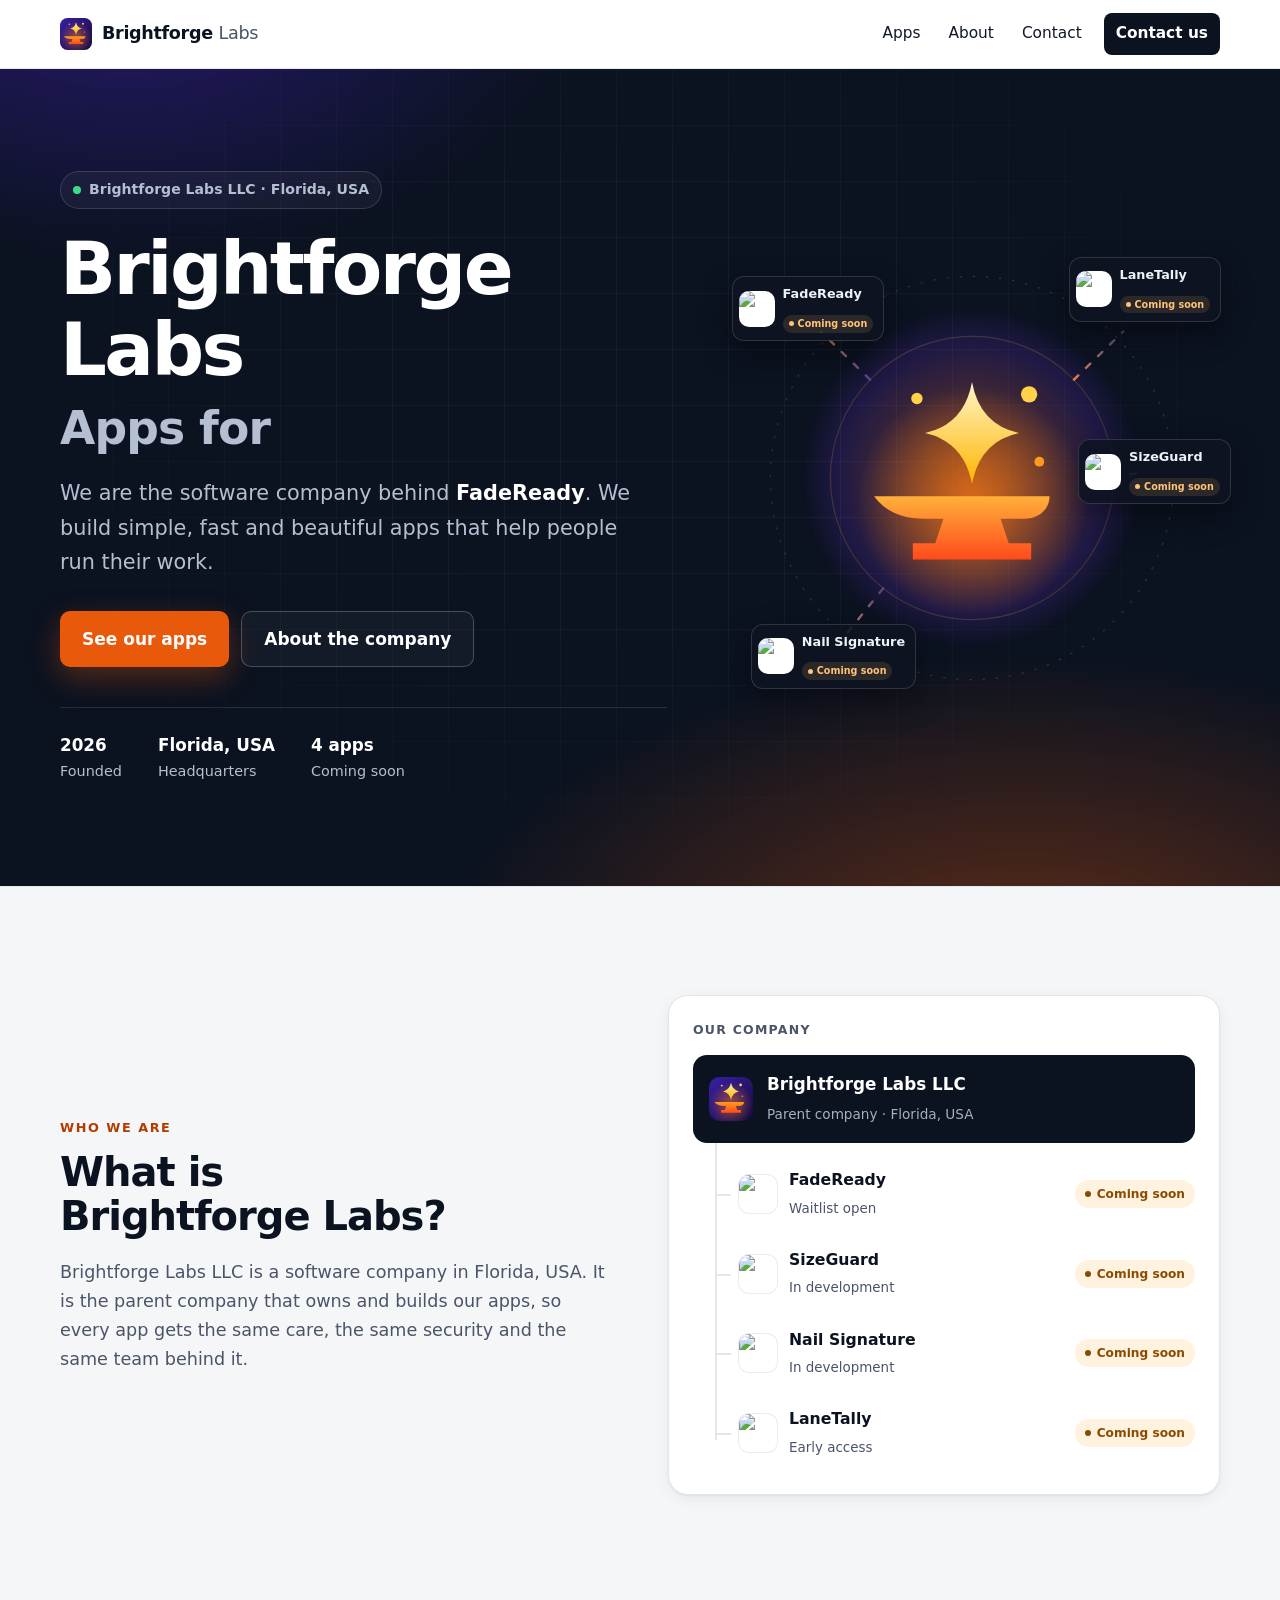
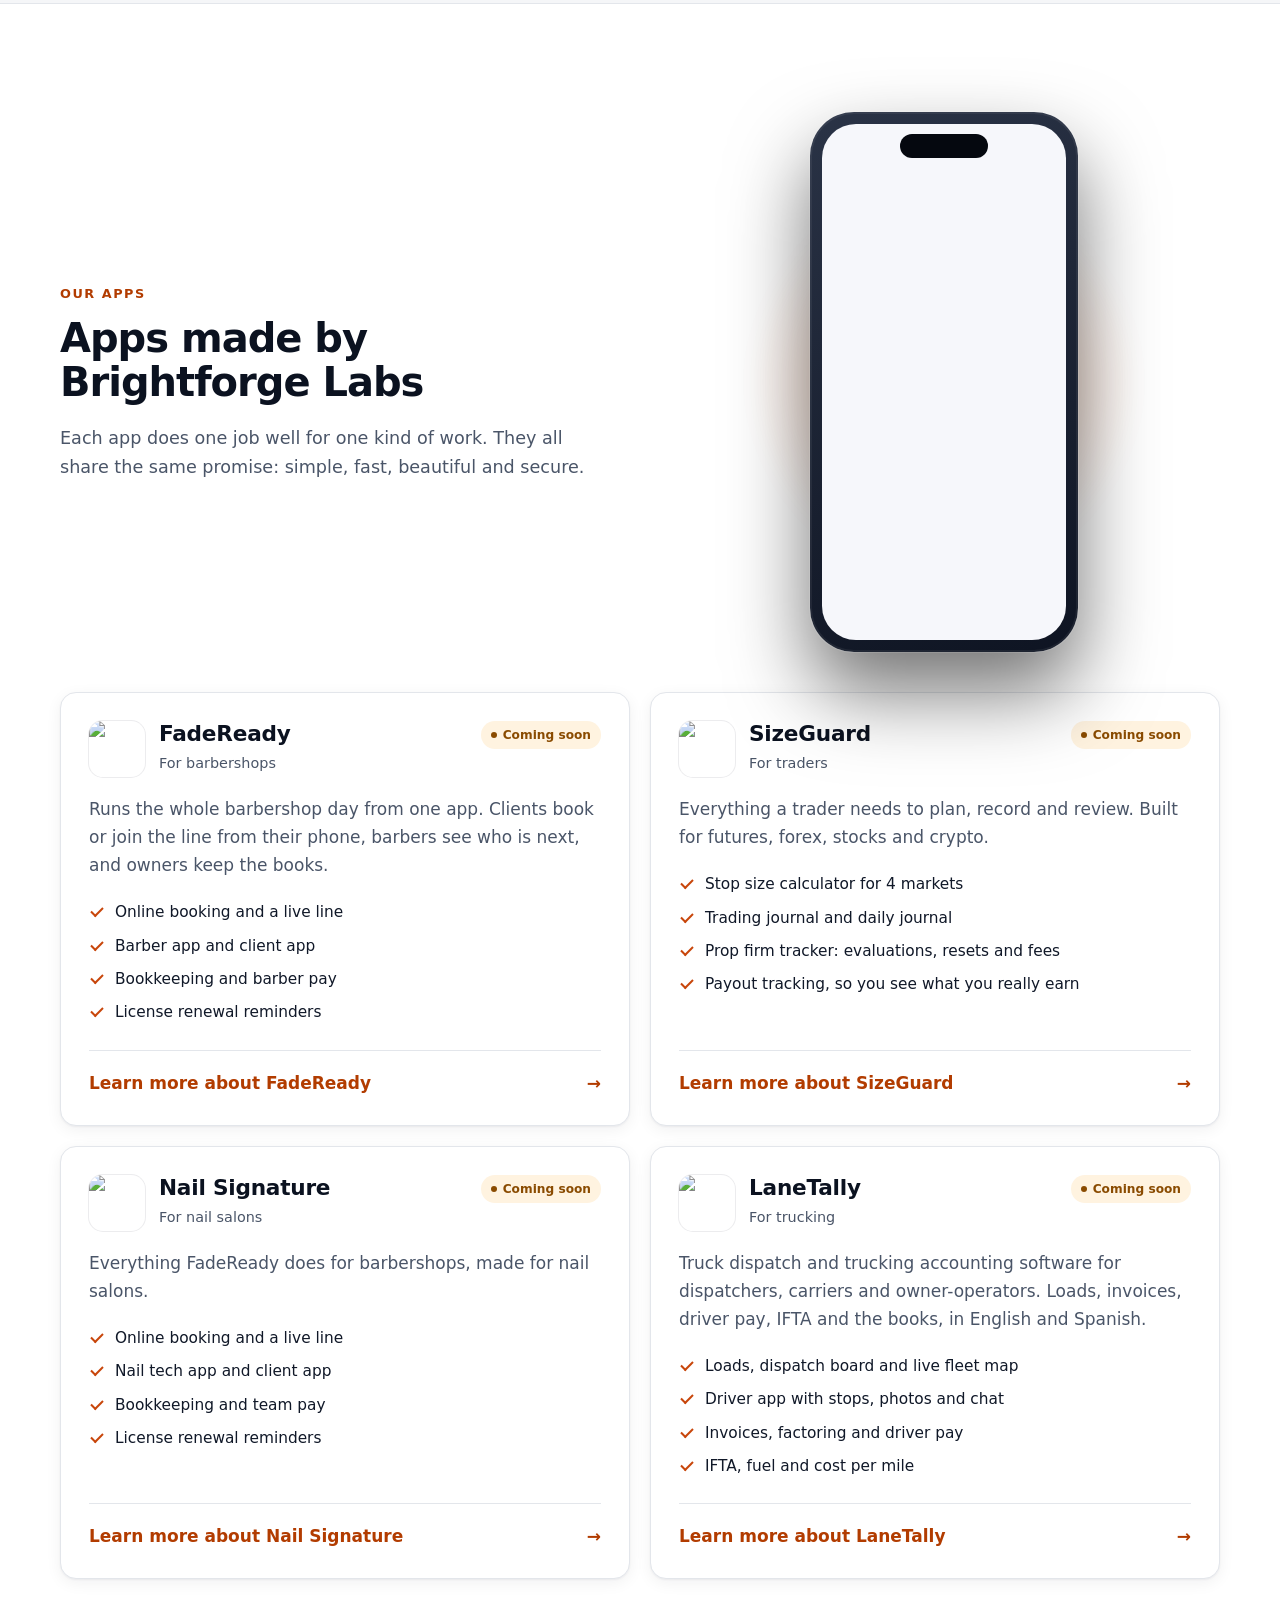
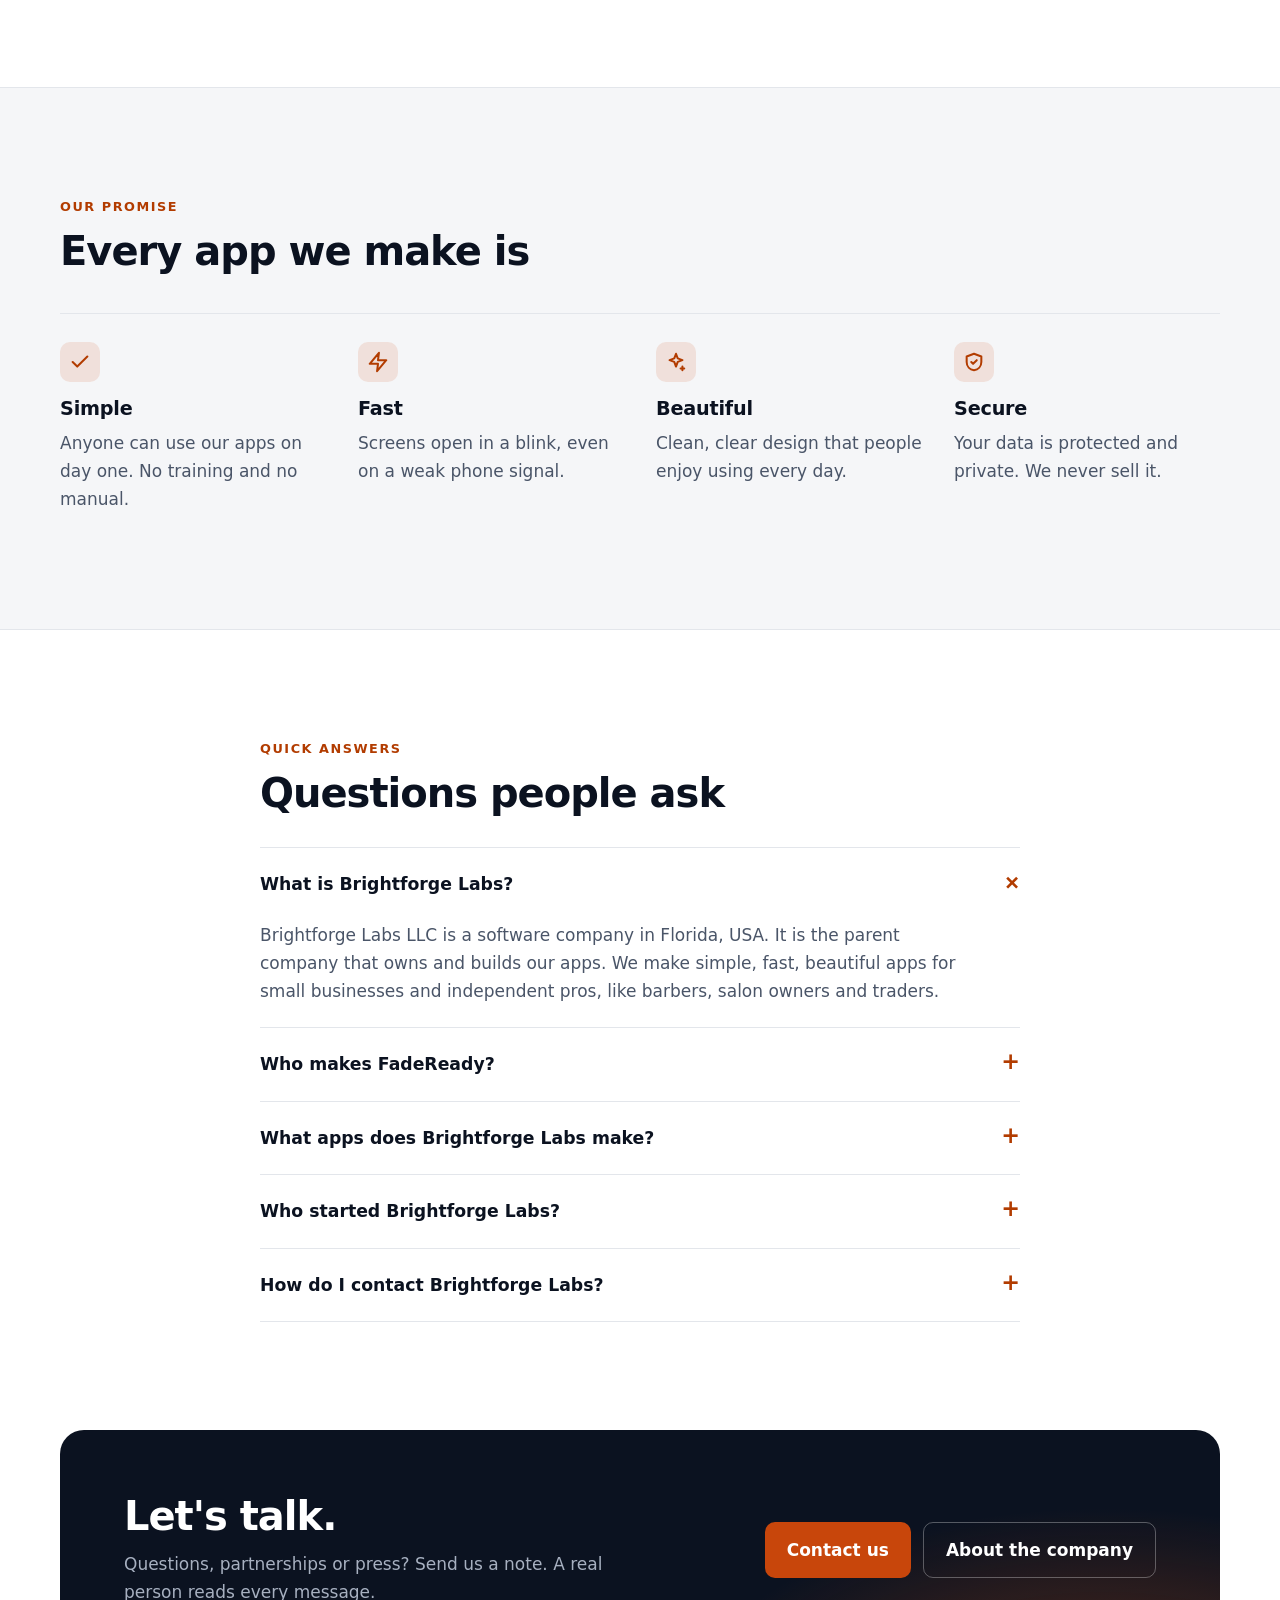
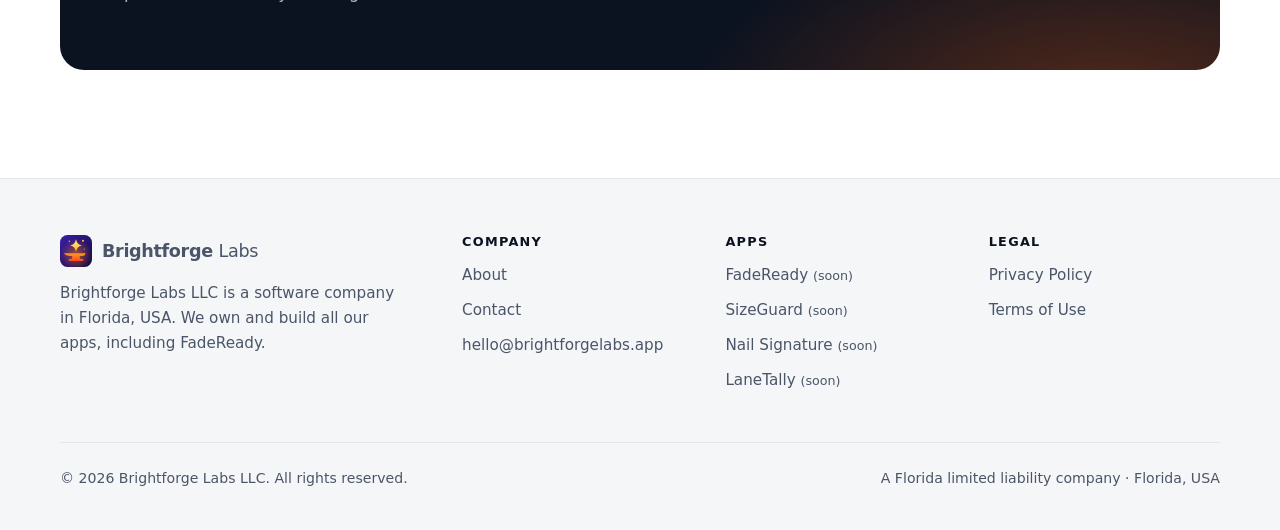
==== commit 6bfeae34: "Show FadeReady as coming soon (waiting list open) until it is in the App Store Co-Authored-By: Claud" ====
--- a/public/index.html
+++ b/public/index.html
@@ -28,7 +28,7 @@
 <meta name="twitter:description" content="Brightforge Labs LLC is the Florida software company behind FadeReady. We build simple, fast, beautiful apps for small businesses and independent pros, with LaneTally for trucking, SizeGuard for traders and Nail Signature for nail salons coming soon.">
 <meta name="twitter:image" content="https://brightforgelabs.app/og-image.jpg">
 <style>:root{--bg:#ffffff;--bg-2:#f5f6f8;--card:#ffffff;--ink:#0b1220;--text:#101828;--muted:#4a5568;--line:#e3e6eb;--accent:#c8460b;--accent-text:#b23c00;--on-accent:#ffffff;--band:#0b1220;--band-text:#e9edf3;--band-muted:#a7b0c0;--live:#067647;--live-bg:#e7f6ee;--soon:#8a4b00;--soon-bg:#fff3e0;--shadow:0 1px 2px rgba(16,24,40,.05),0 4px 16px rgba(16,24,40,.06);--radius:16px;color-scheme:light}@media (prefers-color-scheme:dark){:root:not([data-theme=light]){--bg:#0a0f1c;--bg-2:#0f1626;--card:#111a2c;--ink:#f3f5f9;--text:#e8ecf3;--muted:#a3adbf;--line:#1f2a40;--accent:#ff7a2e;--accent-text:#ff9a5c;--on-accent:#1a0b00;--band:#060a14;--live:#6ce0a6;--live-bg:#0f2f22;--soon:#ffc277;--soon-bg:#33220b;--shadow:0 1px 2px rgba(0,0,0,.4),0 6px 20px rgba(0,0,0,.3);color-scheme:dark}}:root[data-theme=dark]{--bg:#0a0f1c;--bg-2:#0f1626;--card:#111a2c;--ink:#f3f5f9;--text:#e8ecf3;--muted:#a3adbf;--line:#1f2a40;--accent:#ff7a2e;--accent-text:#ff9a5c;--on-accent:#1a0b00;--band:#060a14;--live:#6ce0a6;--live-bg:#0f2f22;--soon:#ffc277;--soon-bg:#33220b;--shadow:0 1px 2px rgba(0,0,0,.4),0 6px 20px rgba(0,0,0,.3);color-scheme:dark}*,*::before,*::after{box-sizing:border-box}html{-webkit-text-size-adjust:100%;scroll-behavior:smooth}body{margin:0;background:var(--bg);color:var(--text);font:400 1.0625rem/1.65 ui-sans-serif,system-ui,-apple-system,"Segoe UI",Roboto,"Helvetica Neue",Arial,sans-serif;-webkit-font-smoothing:antialiased}img,svg{display:block;max-width:100%}a{color:var(--accent-text);text-underline-offset:3px}:focus-visible{outline:3px solid var(--accent);outline-offset:3px;border-radius:6px}h1,h2,h3{color:var(--ink);line-height:1.1;letter-spacing:-.025em;margin:0 0 .5em;font-weight:700;text-wrap:balance}h1{font-size:clamp(2.4rem,5.6vw,4.1rem);letter-spacing:-.035em}h2{font-size:clamp(1.8rem,3.4vw,2.5rem)}h3{font-size:1.2rem;letter-spacing:-.01em}p{margin:0 0 1em}.wrap{width:min(1160px,100% - 40px);margin-inline:auto}.narrow{width:min(760px,100% - 40px);margin-inline:auto}.skip{position:absolute;left:-999px;top:8px;background:var(--card);color:var(--text);padding:8px 14px;border-radius:8px;z-index:9}.skip:focus{left:12px}.site-head{position:sticky;top:env(safe-area-inset-top,0px);z-index:5;background:color-mix(in srgb,var(--bg) 86%,transparent);backdrop-filter:saturate(1.4) blur(12px);-webkit-backdrop-filter:saturate(1.4) blur(12px);border-bottom:1px solid var(--line)}.site-head .wrap{display:flex;align-items:center;justify-content:space-between;gap:16px;min-height:68px}.brand{display:flex;align-items:center;gap:10px;color:var(--ink);text-decoration:none;font-weight:700;font-size:1.1rem;letter-spacing:-.02em;white-space:nowrap}.brand svg{width:32px;height:32px}.brand b{font-weight:500;color:var(--muted)}.nav{display:flex;align-items:center;gap:4px;margin:0;padding:0;list-style:none}.nav a{display:block;padding:8px 12px;border-radius:8px;color:var(--text);text-decoration:none;font-weight:500;font-size:.96rem}.nav a:hover{background:var(--bg-2)}.nav a[aria-current=page]{color:var(--accent-text)}.nav .nav-cta{background:var(--ink);color:var(--bg);margin-left:6px;font-weight:600}.nav .nav-cta:hover{background:var(--ink);opacity:.88}@media (max-width:600px){.brand span{display:none}.nav a{padding:8px 9px}.nav .nav-cta{display:none}}.btns{display:flex;flex-wrap:wrap;gap:12px}.btn{display:inline-flex;align-items:center;gap:8px;padding:13px 22px;border-radius:10px;font-weight:600;text-decoration:none;transition:transform .15s ease,background .15s,border-color .15s}.btn:active{transform:scale(.98)}.btn-primary{background:var(--accent);color:var(--on-accent)}.btn-primary:hover{background:color-mix(in srgb,var(--accent) 88%,#000)}.btn-line{color:var(--ink);border:1px solid var(--line);background:var(--card)}.btn-line:hover{border-color:var(--muted)}.hero{position:relative;overflow:hidden;padding:clamp(56px,9vw,112px) 0 clamp(56px,8vw,96px);border-bottom:1px solid var(--line);background:radial-gradient(700px 360px at 85% 0%,color-mix(in srgb,var(--accent) 10%,transparent),transparent 70%),var(--bg)}.hero .wrap{display:grid;grid-template-columns:1.1fr .9fr;gap:56px;align-items:center}.hero .wrap>*{min-width:0}@media (max-width:900px){.hero .wrap{grid-template-columns:1fr;gap:40px}}.eyebrow{display:inline-flex;align-items:center;gap:8px;font-size:.88rem;font-weight:600;color:var(--muted);margin-bottom:20px}.eyebrow i{width:8px;height:8px;border-radius:50%;background:var(--accent)}.lead{font-size:clamp(1.12rem,2vw,1.3rem);color:var(--muted);max-width:44ch;margin-bottom:32px}.accent{color:var(--accent-text)}.facts{display:flex;flex-wrap:wrap;gap:12px 36px;margin:40px 0 0;padding:24px 0 0;border-top:1px solid var(--line);list-style:none}.facts li{display:flex;flex-direction:column;font-size:.9rem;color:var(--muted)}.facts b{font-size:1.05rem;color:var(--ink);font-weight:600}.org{background:var(--card);border:1px solid var(--line);border-radius:20px;padding:24px;box-shadow:var(--shadow)}.org-cap{font-size:.78rem;font-weight:700;letter-spacing:.1em;text-transform:uppercase;color:var(--muted);margin:0 0 14px}.org-parent{display:flex;align-items:center;gap:14px;padding:16px;border-radius:14px;background:var(--band);color:var(--band-text)}.org-parent svg{width:44px;height:44px;flex:none}.org-parent strong{display:block;font-size:1.05rem;color:#fff}.org-parent span{font-size:.85rem;color:var(--band-muted)}.org-kids{list-style:none;margin:0;padding:14px 0 0 22px;position:relative;display:grid;gap:6px}.org-kids::before{content:"";position:absolute;left:22px;top:0;bottom:30px;width:2px;background:var(--line)}.org-kids li{position:relative;display:flex;align-items:center;gap:12px;padding:10px 0 10px 24px}.org-kids li::before{content:"";position:absolute;left:0;top:50%;width:16px;height:2px;background:var(--line)}.org-kids li>div{min-width:0}.org-kids .tile{width:38px;height:38px;border-radius:10px}.org-kids .tile svg{width:20px;height:20px}.org-kids b{display:block;color:var(--ink);font-size:.98rem;font-weight:600}.org-kids small{color:var(--muted);font-size:.84rem}.org-kids .pill{margin-left:auto}section{padding:clamp(64px,9vw,108px) 0}.alt{background:var(--bg-2);border-block:1px solid var(--line)}.kicker{display:block;font-size:.8rem;font-weight:700;letter-spacing:.12em;text-transform:uppercase;color:var(--accent-text);margin-bottom:12px}.intro{max-width:60ch;color:var(--muted);font-size:1.1rem;margin-bottom:0}.apps{display:grid;gap:20px;grid-template-columns:repeat(auto-fit,minmax(min(100%,440px),1fr));margin-top:40px}.app{display:flex;flex-direction:column;background:var(--card);border:1px solid var(--line);border-radius:var(--radius);padding:28px;box-shadow:var(--shadow);transition:border-color .2s,transform .2s}.app:hover{border-color:color-mix(in srgb,var(--accent) 40%,var(--line));transform:translateY(-2px)}.app-top{display:flex;align-items:center;gap:14px;margin-bottom:18px}.app-top>div{min-width:0}.tile{flex:none;width:56px;height:56px;border-radius:14px;display:grid;place-items:center;color:#fff}.tile svg{width:28px;height:28px}.t-fr{background:linear-gradient(135deg,#111827,#3a1fa6 60%,#ff6a1a)}.t-tr{background:linear-gradient(135deg,#0b0906,#3a2a10 55%,#e8b84a)}.t-sl{background:linear-gradient(135deg,#2b1630,#5a2f5f 55%,#c9a25a)}.app h3{margin:0 0 2px;font-size:1.35rem}.app .for{font-size:.9rem;color:var(--muted)}.pill{display:inline-flex;align-items:center;gap:6px;font-size:.76rem;font-weight:700;padding:4px 10px;border-radius:999px;white-space:nowrap}.pill::before{content:"";width:6px;height:6px;border-radius:50%;background:currentColor}.p-live{color:var(--live);background:var(--live-bg)}.p-soon{color:var(--soon);background:var(--soon-bg)}.app .pill{margin-left:auto;align-self:flex-start}.app p{color:var(--muted)}.feat{list-style:none;margin:4px 0 24px;padding:0;display:grid;gap:8px}.feat li{position:relative;padding-left:26px;font-size:.96rem}.feat li::before{content:"";position:absolute;left:2px;top:.45em;width:12px;height:7px;border-left:2px solid var(--accent);border-bottom:2px solid var(--accent);transform:rotate(-45deg)}.app .more{margin-top:auto;padding-top:18px;border-top:1px solid var(--line);font-weight:600;text-decoration:none;display:flex;justify-content:space-between;align-items:center}.app .more span{transition:transform .15s}.app .more:hover span{transform:translateX(4px)}.values{display:grid;grid-template-columns:repeat(auto-fit,minmax(min(100%,240px),1fr));gap:0 32px;margin-top:40px;border-top:1px solid var(--line)}.value{padding:28px 0 8px}.value .ico{width:40px;height:40px;border-radius:10px;display:grid;place-items:center;background:color-mix(in srgb,var(--accent) 12%,transparent);color:var(--accent-text);margin-bottom:16px}.value .ico svg{width:22px;height:22px}.value p{color:var(--muted);margin:0}.faq{margin-top:32px;border-top:1px solid var(--line)}.faq details{border-bottom:1px solid var(--line)}.faq summary{cursor:pointer;list-style:none;padding:22px 0;font-weight:600;font-size:1.08rem;color:var(--ink);display:flex;justify-content:space-between;gap:16px}.faq summary::-webkit-details-marker{display:none}.faq summary::after{content:"+";font-size:1.4rem;line-height:1;color:var(--accent-text);transition:transform .2s}.faq details[open] summary::after{transform:rotate(45deg)}.faq details p{color:var(--muted);padding-bottom:22px;margin:0;max-width:65ch}.band{background:radial-gradient(600px 300px at 90% 120%,rgba(232,89,12,.35),transparent 70%),var(--band);color:var(--band-text);border-radius:24px;padding:clamp(32px,6vw,64px);display:flex;flex-wrap:wrap;gap:24px 48px;align-items:center;justify-content:space-between}.band>div{min-width:0}.band h2{color:#fff;margin:0 0 .3em}.band p{color:var(--band-muted);margin:0;max-width:46ch}.band .btn-line{background:transparent;color:#fff;border-color:rgba(255,255,255,.3)}.page-hero{padding:clamp(56px,8vw,96px) 0 clamp(40px,6vw,64px);border-bottom:1px solid var(--line);background:radial-gradient(600px 300px at 90% 0%,color-mix(in srgb,var(--accent) 9%,transparent),transparent 70%),var(--bg)}.page-hero h1{font-size:clamp(2.2rem,5vw,3.4rem);max-width:20ch}.page-hero .lead{margin-bottom:0}.prose h2{font-size:1.5rem;margin-top:2em}.prose h3{margin-top:1.6em}.prose p,.prose li{color:var(--muted)}.prose strong{color:var(--text)}.prose ul{padding-left:1.2em}.prose li{margin-bottom:.4em}.facts-table{width:100%;border-collapse:collapse;margin-top:8px}.facts-table th,.facts-table td{text-align:left;padding:14px 0;border-bottom:1px solid var(--line);vertical-align:top}.facts-table th{width:38%;font-weight:600;color:var(--ink);padding-right:16px}.facts-table td{color:var(--muted)}.mail{display:inline-flex;align-items:center;gap:12px;font-size:clamp(1.2rem,4vw,1.7rem);font-weight:700;letter-spacing:-.02em;text-decoration:none;color:var(--ink);padding:18px 24px;border-radius:14px;border:1px solid var(--line);background:var(--card);box-shadow:var(--shadow);word-break:break-all}.mail:hover{border-color:var(--accent)}.mail svg{flex:none;width:26px;height:26px;color:var(--accent-text)}.site-foot{border-top:1px solid var(--line);padding:56px 0 40px;color:var(--muted);font-size:.95rem;background:var(--bg-2)}.foot-grid{display:grid;grid-template-columns:1.6fr repeat(3,1fr);gap:32px}@media (max-width:760px){.foot-grid{grid-template-columns:1fr 1fr}.foot-brand{grid-column:1/-1}}.foot-brand p{max-width:36ch;margin:14px 0 0}.site-foot h2{font-size:.8rem;font-weight:700;letter-spacing:.1em;text-transform:uppercase;color:var(--ink);margin:0 0 14px}.site-foot ul{list-style:none;margin:0;padding:0;display:grid;gap:10px}.site-foot a{color:var(--muted);text-decoration:none}.site-foot a:hover{color:var(--accent-text)}.foot-base{display:flex;flex-wrap:wrap;justify-content:space-between;gap:8px 24px;margin-top:48px;padding-top:24px;border-top:1px solid var(--line);font-size:.88rem}.foot-base p{margin:0}@keyframes up{from{transform:translateY(12px)}}.hero .wrap>*{animation:up .6s cubic-bezier(.2,.8,.2,1) both}.hero .wrap>:nth-child(2){animation-delay:.08s}@media (prefers-reduced-motion:reduce){*,*::before,*::after{animation:none!important;transition:none!important;scroll-behavior:auto!important}}@media (max-width:540px){.values{grid-template-columns:1fr 1fr;gap:0 20px}.value h3{font-size:1.05rem}.value p{font-size:.95rem}.org{padding:18px}.org-kids small{display:none}}.hero-live{--h-text:#eef2f8;--h-muted:#b4bfd2;background:radial-gradient(900px 480px at 80% 110%,rgba(232,89,12,.38),transparent 65%),radial-gradient(700px 420px at 10% -10%,rgba(58,31,166,.55),transparent 65%),#0b1220;color:var(--h-text);border-bottom:0;padding:clamp(56px,8vw,104px) 0 clamp(64px,8vw,104px);isolation:isolate}.hero-live::after{content:"";position:absolute;inset:0;z-index:-1;background-image:linear-gradient(rgba(255,255,255,.045) 1px,transparent 1px),linear-gradient(90deg,rgba(255,255,255,.045) 1px,transparent 1px);background-size:56px 56px;mask-image:radial-gradient(ellipse at 50% 40%,#000 30%,transparent 75%);-webkit-mask-image:radial-gradient(ellipse at 50% 40%,#000 30%,transparent 75%)}.embers{position:absolute;inset:0;width:100%;height:100%;z-index:-1;pointer-events:none}.hero-live .eyebrow{color:var(--h-muted);padding:6px 12px;border:1px solid rgba(255,255,255,.14);border-radius:999px;background:rgba(255,255,255,.04)}.hero-live .eyebrow i{background:#3ddc84;box-shadow:0 0 0 0 rgba(61,220,132,.6);animation:ping 2s ease-out infinite}.hero-live h1{color:#fff;font-size:clamp(2.6rem,6.4vw,4.6rem);margin-bottom:.3em}.hero-live h1 .sub{display:block;font-size:.62em;font-weight:600;color:var(--h-muted);letter-spacing:-.02em;margin-top:.25em}.rot{display:inline-grid;vertical-align:bottom;height:1.15em;overflow:hidden}.rot>span{grid-area:1/1;background:linear-gradient(100deg,#ffd166,#ff8a3d 45%,#ff5c8a);-webkit-background-clip:text;background-clip:text;color:transparent;animation:rot 16s cubic-bezier(.7,0,.3,1) infinite;opacity:0}.rot>span:nth-child(2){animation-delay:4s}.rot>span:nth-child(3){animation-delay:8s}.rot>span:nth-child(4){animation-delay:12s}.hero-live .lead{color:var(--h-muted)}.hero-live .lead b{color:#fff;font-weight:600}.hero-live .btn-line{background:rgba(255,255,255,.04);color:#fff;border-color:rgba(255,255,255,.22)}.hero-live .btn-line:hover{border-color:rgba(255,255,255,.5)}.hero-live .btn-primary{background:#e8590c;color:#fff;box-shadow:0 10px 30px rgba(232,89,12,.35)}.hero-live .btn-primary:hover{background:#ff6a1a}.hero-live .facts{border-color:rgba(255,255,255,.12)}.hero-live .facts li{color:var(--h-muted)}.hero-live .facts b{color:#fff}.sr{position:absolute;width:1px;height:1px;overflow:hidden;clip:rect(0 0 0 0);white-space:nowrap}.stage{position:relative;display:grid;place-items:center;min-height:540px}.stage::before{content:"";position:absolute;width:420px;height:420px;max-width:100%;border-radius:50%;background:radial-gradient(circle,rgba(232,89,12,.35),transparent 65%);filter:blur(10px)}.phone{position:relative;width:268px;height:540px;border-radius:44px;padding:12px;background:linear-gradient(160deg,#2a3346,#0e1422);box-shadow:0 0 0 1px rgba(255,255,255,.12),0 40px 80px rgba(0,0,0,.55),inset 0 0 0 2px rgba(255,255,255,.06);animation:bob 7s ease-in-out infinite}.phone::before{content:"";position:absolute;top:22px;left:50%;width:88px;height:24px;margin-left:-44px;border-radius:14px;background:#05080f;z-index:3}.screen{position:relative;height:100%;border-radius:34px;overflow:hidden;background:#f6f7fb;color:#101828;font-size:13px;line-height:1.35}.scr{position:absolute;inset:0;padding:52px 16px 16px;display:flex;flex-direction:column;gap:10px;opacity:0;transform:translateX(24px);animation:scr 16s ease-in-out infinite}.scr:nth-child(2){animation-delay:4s}.scr:nth-child(3){animation-delay:8s}.scr:nth-child(4){animation-delay:12s}.scr-head{display:flex;align-items:center;gap:8px;font-weight:700;font-size:15px}.scr-head .dot{width:28px;height:28px;border-radius:8px;display:grid;place-items:center;color:#fff}.scr-head .dot svg{width:16px;height:16px}.scr-head small{display:block;font-weight:500;color:#5b6475;font-size:11px}.scr-card{background:#fff;border-radius:14px;padding:12px;box-shadow:0 1px 2px rgba(16,24,40,.06),0 2px 8px rgba(16,24,40,.06)}.scr-card h4{margin:0 0 8px;font-size:11px;letter-spacing:.06em;text-transform:uppercase;color:#5b6475}.row{display:flex;align-items:center;gap:8px;padding:6px 0;border-top:1px solid #eef0f4}.row:first-of-type{border-top:0}.row .av{width:24px;height:24px;border-radius:50%;flex:none;display:grid;place-items:center;font-size:10px;font-weight:700;color:#fff}.row .grow{flex:1;min-width:0}.row small{color:#5b6475;font-size:11px}.tag-now{font-size:10px;font-weight:700;color:#067647;background:#e7f6ee;padding:2px 7px;border-radius:999px}.big{font-size:26px;font-weight:800;letter-spacing:-.02em}.mkts{display:flex;gap:6px}.mkts span{flex:1;text-align:center;font-size:11px;font-weight:600;padding:6px 0;border-radius:8px;background:#eef0f4;color:#344054}.mkts span.on{background:#0f766e;color:#fff}.bar{height:6px;border-radius:6px;background:#eef0f4;overflow:hidden}.bar i{display:block;height:100%;width:62%;border-radius:6px;background:linear-gradient(90deg,#0f766e,#22c55e);animation:grow 4s ease-in-out infinite alternate}.kv{display:flex;justify-content:space-between;font-size:12px;padding:4px 0}.kv b{font-variant-numeric:tabular-nums}.pos{color:#067647}.neg{color:#b42318}.slot{display:flex;gap:8px;align-items:center;padding:7px 0;border-top:1px solid #eef0f4}.slot:first-of-type{border-top:0}.slot time{font-size:11px;font-weight:700;color:#9d174d;width:42px;font-variant-numeric:tabular-nums}.pulse{animation:glow 2.4s ease-in-out infinite}@media (max-width:900px){.stage{min-height:0;padding-top:8px}.phone{width:240px;height:480px}}@keyframes ping{0%{box-shadow:0 0 0 0 rgba(61,220,132,.6)}100%{box-shadow:0 0 0 10px rgba(61,220,132,0)}}@keyframes rot{0%{opacity:0;transform:translateY(60%)}4%,22%{opacity:1;transform:none}26%,100%{opacity:0;transform:translateY(-60%)}}@keyframes scr{0%{opacity:0;transform:translateX(24px)}4%,22%{opacity:1;transform:none}26%,100%{opacity:0;transform:translateX(-24px)}}@keyframes bob{50%{transform:translateY(-10px) rotate(-1deg)}}@keyframes grow{from{width:38%}to{width:78%}}@keyframes glow{50%{background:#fff4ec}}@media (prefers-reduced-motion:reduce){.rot>span:first-child,.scr:first-child{opacity:1;transform:none}}.split{display:grid;grid-template-columns:1fr 1fr;gap:56px;align-items:center}.split>*{min-width:0}@media (max-width:900px){.split{grid-template-columns:1fr;gap:32px}}.forge{position:relative;width:min(100%,480px);aspect-ratio:1;margin-inline:auto}.halo{position:absolute;inset:14%;border-radius:50%;background:radial-gradient(circle,rgba(255,122,26,.42),rgba(124,58,237,.18) 55%,transparent 70%);animation:breathe 4.8s ease-in-out infinite}.emblem{position:relative;width:100%;height:100%;overflow:visible}.ring{transform-origin:200px 200px;animation:turn 80s linear infinite}.links path{animation:flow 1.6s linear infinite}.heat{transform-box:fill-box;transform-origin:center;animation:breathe 2.4s ease-in-out infinite}.star{transform-box:fill-box;transform-origin:50% 100%;animation:strike 2.4s cubic-bezier(.5,0,.2,1) infinite}.flash{transform-box:fill-box;transform-origin:center;opacity:0;animation:flash 2.4s ease-out infinite}.tw{animation:twinkle 2.4s ease-in-out infinite}.t2{animation-delay:.8s}.t3{animation-delay:1.6s}.emitter{position:absolute;left:50%;top:51%;width:1px;height:1px}.orb{position:absolute;display:flex;align-items:center;gap:10px;padding:10px 14px 10px 10px;border-radius:14px;background:rgba(14,20,34,.88);border:1px solid rgba(255,255,255,.14);box-shadow:0 12px 30px rgba(0,0,0,.35);color:#fff;animation:bob 6s ease-in-out infinite;white-space:nowrap}.orb .tile{width:36px;height:36px;border-radius:10px}.orb .tile svg{width:19px;height:19px}.orb b{display:block;font-size:.92rem;font-weight:600;margin-bottom:3px}.orb .pill{font-size:.68rem;padding:2px 8px}.orb .p-live{color:#6ce0a6;background:rgba(108,224,166,.12)}.orb .p-soon{color:#ffc277;background:rgba(255,194,119,.12)}.o1{left:0;top:8%}.o2{right:-4%;top:42%;animation-delay:-2s}.o3{left:4%;bottom:6%;animation-delay:-4s}.o4{right:-2%;top:4%;animation-delay:-3s}@media (max-width:900px){.forge{width:min(100%,400px)}.o2{right:0}}@media (max-width:420px){.orb{padding:7px 10px 7px 7px;gap:8px}.orb .tile{width:28px;height:28px}.orb .tile svg{width:15px;height:15px}.orb b{font-size:.8rem}}.apps-head{align-items:center}.apps-head .stage{min-height:0}@keyframes breathe{50%{opacity:.7;transform:scale(1.06)}}@keyframes turn{to{transform:rotate(360deg)}}@keyframes flow{to{stroke-dashoffset:-28}}@keyframes strike{0%,70%,100%{transform:translateY(0) scale(1)}80%{transform:translateY(-6%) scale(1.08)}86%{transform:translateY(3%) scale(.94)}}@keyframes flash{0%,84%{opacity:0;transform:scale(.4)}86%{opacity:1;transform:scale(.6)}100%{opacity:0;transform:scale(2.6)}}@keyframes twinkle{50%{opacity:.25}}@media (prefers-reduced-motion:reduce){.flash{display:none}}.logo{object-fit:cover;background:#fff;box-shadow:0 0 0 1px rgba(15,23,42,.08)}.hero-logo{display:block;width:72px;height:72px;border-radius:18px;margin-bottom:18px}a.orb{color:inherit;text-decoration:none;cursor:pointer;transition:border-color .2s,background .2s,box-shadow .2s}a.orb:hover,a.orb:focus-visible{border-color:rgba(255,170,80,.6);background:rgba(24,30,48,.95);box-shadow:0 14px 34px rgba(0,0,0,.35),0 0 0 3px rgba(255,138,61,.25)}a.orb:focus-visible{outline:2px solid #ffb03a;outline-offset:3px}@media (prefers-reduced-motion:no-preference){html{scroll-behavior:smooth}.app:target,.app.spot{animation:spot 1.8s ease-out}}.app{scroll-margin-top:96px}@keyframes spot{0%,35%{box-shadow:0 0 0 3px var(--accent),0 18px 40px color-mix(in srgb,var(--accent) 22%,transparent)}100%{box-shadow:0 0 0 0 transparent}}a.orb{touch-action:manipulation}a.orb::before{content:"";position:absolute;inset:-14px -8px}a.orb:hover,a.orb:focus,a.orb:active{animation-play-state:paused}.orb{padding:6px 10px 6px 6px;gap:8px;border-radius:12px}.orb b{font-size:.8rem;margin-bottom:2px}.orb .pill{font-size:.6rem;padding:1px 6px;gap:4px}.orb .pill::before{width:5px;height:5px}@media (max-width:420px){.orb{padding:5px 8px 5px 5px;gap:6px}.orb b{font-size:.72rem}.orb .pill{font-size:.56rem;padding:0 5px}}@media (max-width:900px) and (min-width:561px){.o1{left:-20%}.o2{right:-24%;top:46%}.o3{left:-16%}.o4{right:-20%}}@media (max-width:560px){.o2{right:-3%;top:60%}.o4{right:-3%}.o1{left:-2%}}</style>
-<script type="application/ld+json">{"@context":"https://schema.org","@graph":[{"@type":"Organization","@id":"https://brightforgelabs.app/#organization","name":"Brightforge Labs","legalName":"Brightforge Labs LLC","alternateName":["Brightforge Labs LLC","Brightforge"],"url":"https://brightforgelabs.app/","logo":{"@type":"ImageObject","@id":"https://brightforgelabs.app/#logo","url":"https://brightforgelabs.app/icons/logo-square-512.png","width":512,"height":512,"caption":"Brightforge Labs"},"image":{"@id":"https://brightforgelabs.app/#logo"},"description":"Brightforge Labs LLC is the Florida software company behind FadeReady. We build simple, fast, beautiful apps for small businesses and independent pros, with LaneTally for trucking, SizeGuard for traders and Nail Signature for nail salons coming soon.","slogan":"Bright ideas, forged into real apps.","email":"hello@brightforgelabs.app","foundingDate":"2026-10-24","founder":{"@type":"Person","name":"Idael Fonseca Hidalgo"},"address":{"@type":"PostalAddress","addressRegion":"FL","addressCountry":"US"},"contactPoint":{"@type":"ContactPoint","contactType":"customer support","email":"hello@brightforgelabs.app","availableLanguage":["English"]},"knowsAbout":["Trucking dispatch software","Carrier management software","Mobile apps","Software for small businesses","Barbershop booking software","Salon software","Trading tools","Position size and stop size calculators","Trading journals","Prop firm expense and payout tracking"],"brand":[{"@type":"Brand","name":"FadeReady","url":"https://fadeready.com/"},{"@type":"Brand","name":"SizeGuard","url":"https://sizeguard.com/"},{"@type":"Brand","name":"Nail Signature","url":"https://nailsignature.com/"},{"@type":"Brand","name":"LaneTally","url":"https://lanetally.com/"}],"sameAs":[]},{"@type":"WebSite","@id":"https://brightforgelabs.app/#website","url":"https://brightforgelabs.app/","name":"Brightforge Labs","publisher":{"@id":"https://brightforgelabs.app/#organization"},"inLanguage":"en-US"},{"@type":"WebPage","@id":"https://brightforgelabs.app/#webpage","url":"https://brightforgelabs.app/","name":"Brightforge Labs: the company behind FadeReady and more apps","description":"Brightforge Labs LLC is the Florida software company behind FadeReady. We build simple, fast, beautiful apps for small businesses and independent pros, with LaneTally for trucking, SizeGuard for traders and Nail Signature for nail salons coming soon.","isPartOf":{"@id":"https://brightforgelabs.app/#website"},"about":{"@id":"https://brightforgelabs.app/#organization"},"inLanguage":"en-US","dateModified":"2026-10-31"},{"@type":"SoftwareApplication","@id":"https://brightforgelabs.app/#fadeready","name":"FadeReady","url":"https://fadeready.com/","applicationCategory":"BusinessApplication","description":"FadeReady is an app for barbershops: online booking, a live line (queue), apps for barbers and clients, bookkeeping, and license renewal reminders.","author":{"@id":"https://brightforgelabs.app/#organization"},"publisher":{"@id":"https://brightforgelabs.app/#organization"}},{"@type":"FAQPage","@id":"https://brightforgelabs.app/#faq","mainEntity":[{"@type":"Question","name":"What is Brightforge Labs?","acceptedAnswer":{"@type":"Answer","text":"Brightforge Labs LLC is a software company in Florida, USA. It is the parent company that owns and builds our apps. We make simple, fast, beautiful apps for small businesses and independent pros, like barbers, salon owners and traders."}},{"@type":"Question","name":"Who makes FadeReady?","acceptedAnswer":{"@type":"Answer","text":"FadeReady is made by Brightforge Labs. FadeReady is an app for barbershops. It handles booking, the live line, barber and client apps, bookkeeping, and license renewals. FadeReady and fadeready.com are owned and run by Brightforge Labs LLC."}},{"@type":"Question","name":"What apps does Brightforge Labs make?","acceptedAnswer":{"@type":"Answer","text":"FadeReady for barbershops is live. LaneTally, truck dispatch and trucking accounting software, is in early access. Coming soon: SizeGuard, a trading toolkit with a stop size calculator for futures, forex, stocks and crypto, a trading journal, a daily journal and a prop firm tracker; and Nail Signature, an app for nail salons that does everything FadeReady does (nailsignature.com)."}},{"@type":"Question","name":"Who started Brightforge Labs?","acceptedAnswer":{"@type":"Answer","text":"Brightforge Labs was started in 2026 by Idael Fonseca Hidalgo."}},{"@type":"Question","name":"How do I contact Brightforge Labs?","acceptedAnswer":{"@type":"Answer","text":"Email us at hello@brightforgelabs.app. We read every message."}}]}]}</script>
+<script type="application/ld+json">{"@context":"https://schema.org","@graph":[{"@type":"Organization","@id":"https://brightforgelabs.app/#organization","name":"Brightforge Labs","legalName":"Brightforge Labs LLC","alternateName":["Brightforge Labs LLC","Brightforge"],"url":"https://brightforgelabs.app/","logo":{"@type":"ImageObject","@id":"https://brightforgelabs.app/#logo","url":"https://brightforgelabs.app/icons/logo-square-512.png","width":512,"height":512,"caption":"Brightforge Labs"},"image":{"@id":"https://brightforgelabs.app/#logo"},"description":"Brightforge Labs LLC is the Florida software company behind FadeReady. We build simple, fast, beautiful apps for small businesses and independent pros, with LaneTally for trucking, SizeGuard for traders and Nail Signature for nail salons coming soon.","slogan":"Bright ideas, forged into real apps.","email":"hello@brightforgelabs.app","foundingDate":"2026-10-24","founder":{"@type":"Person","name":"Idael Fonseca Hidalgo"},"address":{"@type":"PostalAddress","addressRegion":"FL","addressCountry":"US"},"contactPoint":{"@type":"ContactPoint","contactType":"customer support","email":"hello@brightforgelabs.app","availableLanguage":["English"]},"knowsAbout":["Trucking dispatch software","Carrier management software","Mobile apps","Software for small businesses","Barbershop booking software","Salon software","Trading tools","Position size and stop size calculators","Trading journals","Prop firm expense and payout tracking"],"brand":[{"@type":"Brand","name":"FadeReady","url":"https://fadeready.com/"},{"@type":"Brand","name":"SizeGuard","url":"https://sizeguard.com/"},{"@type":"Brand","name":"Nail Signature","url":"https://nailsignature.com/"},{"@type":"Brand","name":"LaneTally","url":"https://lanetally.com/"}],"sameAs":[]},{"@type":"WebSite","@id":"https://brightforgelabs.app/#website","url":"https://brightforgelabs.app/","name":"Brightforge Labs","publisher":{"@id":"https://brightforgelabs.app/#organization"},"inLanguage":"en-US"},{"@type":"WebPage","@id":"https://brightforgelabs.app/#webpage","url":"https://brightforgelabs.app/","name":"Brightforge Labs: the company behind FadeReady and more apps","description":"Brightforge Labs LLC is the Florida software company behind FadeReady. We build simple, fast, beautiful apps for small businesses and independent pros, with LaneTally for trucking, SizeGuard for traders and Nail Signature for nail salons coming soon.","isPartOf":{"@id":"https://brightforgelabs.app/#website"},"about":{"@id":"https://brightforgelabs.app/#organization"},"inLanguage":"en-US","dateModified":"2026-10-31"},{"@type":"SoftwareApplication","@id":"https://brightforgelabs.app/#fadeready","name":"FadeReady","url":"https://fadeready.com/","applicationCategory":"BusinessApplication","description":"FadeReady is an app for barbershops: online booking, a live line (queue), apps for barbers and clients, bookkeeping, and license renewal reminders.","author":{"@id":"https://brightforgelabs.app/#organization"},"publisher":{"@id":"https://brightforgelabs.app/#organization"}},{"@type":"FAQPage","@id":"https://brightforgelabs.app/#faq","mainEntity":[{"@type":"Question","name":"What is Brightforge Labs?","acceptedAnswer":{"@type":"Answer","text":"Brightforge Labs LLC is a software company in Florida, USA. It is the parent company that owns and builds our apps. We make simple, fast, beautiful apps for small businesses and independent pros, like barbers, salon owners and traders."}},{"@type":"Question","name":"Who makes FadeReady?","acceptedAnswer":{"@type":"Answer","text":"FadeReady is made by Brightforge Labs. FadeReady is an app for barbershops. It handles booking, the live line, barber and client apps, bookkeeping, and license renewals. FadeReady and fadeready.com are owned and run by Brightforge Labs LLC."}},{"@type":"Question","name":"What apps does Brightforge Labs make?","acceptedAnswer":{"@type":"Answer","text":"All four are coming soon: FadeReady for barbershops and LaneTally, truck dispatch and trucking accounting software, both with waiting lists open, plus SizeGuard, a trading toolkit with a stop size calculator for futures, forex, stocks and crypto, a trading journal, a daily journal and a prop firm tracker; and Nail Signature, an app for nail salons that does everything FadeReady does (nailsignature.com)."}},{"@type":"Question","name":"Who started Brightforge Labs?","acceptedAnswer":{"@type":"Answer","text":"Brightforge Labs was started in 2026 by Idael Fonseca Hidalgo."}},{"@type":"Question","name":"How do I contact Brightforge Labs?","acceptedAnswer":{"@type":"Answer","text":"Email us at hello@brightforgelabs.app. We read every message."}}]}]}</script>
 </head>
 <body>
 <a class="skip" href="#main">Skip to content</a>
@@ -47,7 +47,7 @@
 <h1>Brightforge Labs<span class="sub">Apps for <span class="rot" aria-hidden="true"><span>barbershops.</span><span>traders.</span><span>nail salons.</span><span>trucking.</span></span><span class="sr">barbershops, traders, nail salons and trucking.</span></span></h1>
 <p class="lead">We are the software company behind <b>FadeReady</b>. We build simple, fast and beautiful apps that help people run their work.</p>
 <div class="btns"><a class="btn btn-primary" href="#apps">See our apps</a><a class="btn btn-line" href="/about">About the company</a></div>
-<ul class="facts"><li><b>2026</b>Founded</li><li><b>Florida, USA</b>Headquarters</li><li><b>4 apps</b>1 live, 3 coming</li></ul>
+<ul class="facts"><li><b>2026</b>Founded</li><li><b>Florida, USA</b>Headquarters</li><li><b>4 apps</b>Coming soon</li></ul>
 </div>
 <div class="forge">
 <div class="halo" aria-hidden="true"></div>
@@ -74,7 +74,7 @@
 </g>
 </svg>
 <span class="emitter" aria-hidden="true"></span>
-<a class="orb o1" href="#fr" aria-label="FadeReady: see the app"><img class="tile logo" src="/apps/fr-128.webp" srcset="/apps/fr-64.webp 64w, /apps/fr-128.webp 128w, /apps/fr-256.webp 256w" sizes="36px" width="36" height="36" alt="FadeReady logo" decoding="async"><div><b>FadeReady</b><span class="pill p-live">Live</span></div></a><a class="orb o2" href="#tr" aria-label="SizeGuard: see the app"><img class="tile logo" src="/apps/tr-128.webp" srcset="/apps/tr-64.webp 64w, /apps/tr-128.webp 128w, /apps/tr-256.webp 256w" sizes="36px" width="36" height="36" alt="SizeGuard logo" decoding="async"><div><b>SizeGuard</b><span class="pill p-soon">Coming soon</span></div></a><a class="orb o3" href="#sl" aria-label="Nail Signature: see the app"><img class="tile logo" src="/apps/sl-128.webp" srcset="/apps/sl-64.webp 64w, /apps/sl-128.webp 128w, /apps/sl-256.webp 256w" sizes="36px" width="36" height="36" alt="Nail Signature logo" decoding="async"><div><b>Nail Signature</b><span class="pill p-soon">Coming soon</span></div></a><a class="orb o4" href="#lt" aria-label="LaneTally: see the app"><img class="tile logo" src="/apps/lt-128.webp" srcset="/apps/lt-64.webp 64w, /apps/lt-128.webp 128w, /apps/lt-256.webp 256w" sizes="36px" width="36" height="36" alt="LaneTally logo" decoding="async"><div><b>LaneTally</b><span class="pill p-soon">Coming soon</span></div></a>
+<a class="orb o1" href="#fr" aria-label="FadeReady: see the app"><img class="tile logo" src="/apps/fr-128.webp" srcset="/apps/fr-64.webp 64w, /apps/fr-128.webp 128w, /apps/fr-256.webp 256w" sizes="36px" width="36" height="36" alt="FadeReady logo" decoding="async"><div><b>FadeReady</b><span class="pill p-soon">Coming soon</span></div></a><a class="orb o2" href="#tr" aria-label="SizeGuard: see the app"><img class="tile logo" src="/apps/tr-128.webp" srcset="/apps/tr-64.webp 64w, /apps/tr-128.webp 128w, /apps/tr-256.webp 256w" sizes="36px" width="36" height="36" alt="SizeGuard logo" decoding="async"><div><b>SizeGuard</b><span class="pill p-soon">Coming soon</span></div></a><a class="orb o3" href="#sl" aria-label="Nail Signature: see the app"><img class="tile logo" src="/apps/sl-128.webp" srcset="/apps/sl-64.webp 64w, /apps/sl-128.webp 128w, /apps/sl-256.webp 256w" sizes="36px" width="36" height="36" alt="Nail Signature logo" decoding="async"><div><b>Nail Signature</b><span class="pill p-soon">Coming soon</span></div></a><a class="orb o4" href="#lt" aria-label="LaneTally: see the app"><img class="tile logo" src="/apps/lt-128.webp" srcset="/apps/lt-64.webp 64w, /apps/lt-128.webp 128w, /apps/lt-256.webp 256w" sizes="36px" width="36" height="36" alt="LaneTally logo" decoding="async"><div><b>LaneTally</b><span class="pill p-soon">Coming soon</span></div></a>
 </div>
 </div>
 </section>
@@ -88,7 +88,7 @@
 <div class="org" role="group" aria-label="Brightforge Labs and its apps">
 <p class="org-cap">Our company</p>
 <div class="org-parent"><svg xmlns="http://www.w3.org/2000/svg" viewBox="0 0 64 64" aria-hidden="true" focusable="false"><defs><linearGradient id="org-bg" x1="0" y1="0" x2="1" y2="1"><stop offset="0" stop-color="#3A1FA6"/><stop offset="1" stop-color="#140A3D"/></linearGradient><radialGradient id="org-glow" cx="0.5" cy="0.62" r="0.5"><stop offset="0" stop-color="#FF7A1A" stop-opacity="0.55"/><stop offset="1" stop-color="#FF7A1A" stop-opacity="0"/></radialGradient><linearGradient id="org-anvil" x1="0" y1="0" x2="0" y2="1"><stop offset="0" stop-color="#FF9A1F"/><stop offset="1" stop-color="#FF4A1C"/></linearGradient><linearGradient id="org-spark" x1="0" y1="0" x2="0" y2="1"><stop offset="0" stop-color="#FFF1A8"/><stop offset="1" stop-color="#FFB400"/></linearGradient></defs><rect width="64" height="64" rx="15" fill="url(#org-bg)"/><rect width="64" height="64" rx="15" fill="url(#org-glow)"/><path fill="url(#org-anvil)" d="M8 36.5h43c0 3.2-2.6 5.5-6 5.5h-6l2 6h5.5v4h-29v-4H23l2-6h-5C14.5 42 10.5 40 8 36.5z"/><path fill="url(#org-spark)" d="M32 8.5q1.9 10.4 11.5 12.5Q33.9 23.1 32 33.5 30.1 23.1 20.5 21 30.1 18.9 32 8.5z"/><circle cx="46" cy="11.5" r="2" fill="#FFD24A"/><circle cx="18.5" cy="12.5" r="1.4" fill="#FFD24A"/><circle cx="48.5" cy="28" r="1.2" fill="#FF9A1F"/></svg><div><strong>Brightforge Labs LLC</strong><span>Parent company · Florida, USA</span></div></div>
-<ul class="org-kids"><li><img class="tile logo" src="/apps/fr-128.webp" srcset="/apps/fr-64.webp 64w, /apps/fr-128.webp 128w, /apps/fr-256.webp 256w" sizes="38px" width="38" height="38" alt="FadeReady logo" decoding="async"><div><b>FadeReady</b><small>Live at fadeready.com</small></div><span class="pill p-live">Live</span></li><li><img class="tile logo" src="/apps/tr-128.webp" srcset="/apps/tr-64.webp 64w, /apps/tr-128.webp 128w, /apps/tr-256.webp 256w" sizes="38px" width="38" height="38" alt="SizeGuard logo" decoding="async"><div><b>SizeGuard</b><small>In development</small></div><span class="pill p-soon">Coming soon</span></li><li><img class="tile logo" src="/apps/sl-128.webp" srcset="/apps/sl-64.webp 64w, /apps/sl-128.webp 128w, /apps/sl-256.webp 256w" sizes="38px" width="38" height="38" alt="Nail Signature logo" decoding="async"><div><b>Nail Signature</b><small>In development</small></div><span class="pill p-soon">Coming soon</span></li><li><img class="tile logo" src="/apps/lt-128.webp" srcset="/apps/lt-64.webp 64w, /apps/lt-128.webp 128w, /apps/lt-256.webp 256w" sizes="38px" width="38" height="38" alt="LaneTally logo" decoding="async"><div><b>LaneTally</b><small>Early access</small></div><span class="pill p-soon">Coming soon</span></li></ul>
+<ul class="org-kids"><li><img class="tile logo" src="/apps/fr-128.webp" srcset="/apps/fr-64.webp 64w, /apps/fr-128.webp 128w, /apps/fr-256.webp 256w" sizes="38px" width="38" height="38" alt="FadeReady logo" decoding="async"><div><b>FadeReady</b><small>Waitlist open</small></div><span class="pill p-soon">Coming soon</span></li><li><img class="tile logo" src="/apps/tr-128.webp" srcset="/apps/tr-64.webp 64w, /apps/tr-128.webp 128w, /apps/tr-256.webp 256w" sizes="38px" width="38" height="38" alt="SizeGuard logo" decoding="async"><div><b>SizeGuard</b><small>In development</small></div><span class="pill p-soon">Coming soon</span></li><li><img class="tile logo" src="/apps/sl-128.webp" srcset="/apps/sl-64.webp 64w, /apps/sl-128.webp 128w, /apps/sl-256.webp 256w" sizes="38px" width="38" height="38" alt="Nail Signature logo" decoding="async"><div><b>Nail Signature</b><small>In development</small></div><span class="pill p-soon">Coming soon</span></li><li><img class="tile logo" src="/apps/lt-128.webp" srcset="/apps/lt-64.webp 64w, /apps/lt-128.webp 128w, /apps/lt-256.webp 256w" sizes="38px" width="38" height="38" alt="LaneTally logo" decoding="async"><div><b>LaneTally</b><small>Early access</small></div><span class="pill p-soon">Coming soon</span></li></ul>
 </div>
 </div>
 </section>
@@ -133,7 +133,7 @@
 </div>
 </div>
 <div class="apps"><article class="app" id="fr">
-<div class="app-top"><img class="tile logo" src="/apps/fr-128.webp" srcset="/apps/fr-64.webp 64w, /apps/fr-128.webp 128w, /apps/fr-256.webp 256w" sizes="56px" width="56" height="56" alt="FadeReady logo" decoding="async"><div><h3>FadeReady</h3><span class="for">For barbershops</span></div><span class="pill p-live">Live</span></div>
+<div class="app-top"><img class="tile logo" src="/apps/fr-128.webp" srcset="/apps/fr-64.webp 64w, /apps/fr-128.webp 128w, /apps/fr-256.webp 256w" sizes="56px" width="56" height="56" alt="FadeReady logo" decoding="async"><div><h3>FadeReady</h3><span class="for">For barbershops</span></div><span class="pill p-soon">Coming soon</span></div>
 <p>Runs the whole barbershop day from one app. Clients book or join the line from their phone, barbers see who is next, and owners keep the books.</p>
 <ul class="feat"><li>Online booking and a live line</li><li>Barber app and client app</li><li>Bookkeeping and barber pay</li><li>License renewal reminders</li></ul>
 <a class="more" href="/fadeready">Learn more about FadeReady <span aria-hidden="true">→</span></a>
@@ -166,7 +166,7 @@
 <div class="narrow">
 <span class="kicker">Quick answers</span>
 <h2>Questions people ask</h2>
-<div class="faq"><details open><summary>What is Brightforge Labs?</summary><p>Brightforge Labs LLC is a software company in Florida, USA. It is the parent company that owns and builds our apps. We make simple, fast, beautiful apps for small businesses and independent pros, like barbers, salon owners and traders.</p></details><details><summary>Who makes FadeReady?</summary><p>FadeReady is made by Brightforge Labs. FadeReady is an app for barbershops. It handles booking, the live line, barber and client apps, bookkeeping, and license renewals. FadeReady and fadeready.com are owned and run by Brightforge Labs LLC.</p></details><details><summary>What apps does Brightforge Labs make?</summary><p>FadeReady for barbershops is live. LaneTally, truck dispatch and trucking accounting software, is in early access. Coming soon: SizeGuard, a trading toolkit with a stop size calculator for futures, forex, stocks and crypto, a trading journal, a daily journal and a prop firm tracker; and Nail Signature, an app for nail salons that does everything FadeReady does (nailsignature.com).</p></details><details><summary>Who started Brightforge Labs?</summary><p>Brightforge Labs was started in 2026 by Idael Fonseca Hidalgo.</p></details><details><summary>How do I contact Brightforge Labs?</summary><p>Email us at <!--email_off--><a href="mailto:hello@brightforgelabs.app">hello@brightforgelabs.app</a><!--/email_off-->. We read every message.</p></details></div>
+<div class="faq"><details open><summary>What is Brightforge Labs?</summary><p>Brightforge Labs LLC is a software company in Florida, USA. It is the parent company that owns and builds our apps. We make simple, fast, beautiful apps for small businesses and independent pros, like barbers, salon owners and traders.</p></details><details><summary>Who makes FadeReady?</summary><p>FadeReady is made by Brightforge Labs. FadeReady is an app for barbershops. It handles booking, the live line, barber and client apps, bookkeeping, and license renewals. FadeReady and fadeready.com are owned and run by Brightforge Labs LLC.</p></details><details><summary>What apps does Brightforge Labs make?</summary><p>All four are coming soon: FadeReady for barbershops and LaneTally, truck dispatch and trucking accounting software, both with waiting lists open, plus SizeGuard, a trading toolkit with a stop size calculator for futures, forex, stocks and crypto, a trading journal, a daily journal and a prop firm tracker; and Nail Signature, an app for nail salons that does everything FadeReady does (nailsignature.com).</p></details><details><summary>Who started Brightforge Labs?</summary><p>Brightforge Labs was started in 2026 by Idael Fonseca Hidalgo.</p></details><details><summary>How do I contact Brightforge Labs?</summary><p>Email us at <!--email_off--><a href="mailto:hello@brightforgelabs.app">hello@brightforgelabs.app</a><!--/email_off-->. We read every message.</p></details></div>
 </div>
 </section>
 <section style="padding-top:0">
@@ -186,7 +186,7 @@
 <p>Brightforge Labs LLC is a software company in Florida, USA. We own and build all our apps, including FadeReady.</p>
 </div>
 <div><h2>Company</h2><ul><li><a href="/about">About</a></li><li><a href="/contact">Contact</a></li><li><!--email_off--><a href="mailto:hello@brightforgelabs.app">hello@brightforgelabs.app</a><!--/email_off--></li></ul></div>
-<div><h2>Apps</h2><ul><li><a href="/fadeready">FadeReady</a></li><li><a href="/sizeguard">SizeGuard</a> <small>(soon)</small></li><li><a href="/nail-signature">Nail Signature</a> <small>(soon)</small></li><li><a href="/lanetally">LaneTally</a> <small>(soon)</small></li></ul></div>
+<div><h2>Apps</h2><ul><li><a href="/fadeready">FadeReady</a> <small>(soon)</small></li><li><a href="/sizeguard">SizeGuard</a> <small>(soon)</small></li><li><a href="/nail-signature">Nail Signature</a> <small>(soon)</small></li><li><a href="/lanetally">LaneTally</a> <small>(soon)</small></li></ul></div>
 <div><h2>Legal</h2><ul><li><a href="/privacy">Privacy Policy</a></li><li><a href="/terms">Terms of Use</a></li></ul></div>
 </div>
 <div class="foot-base">
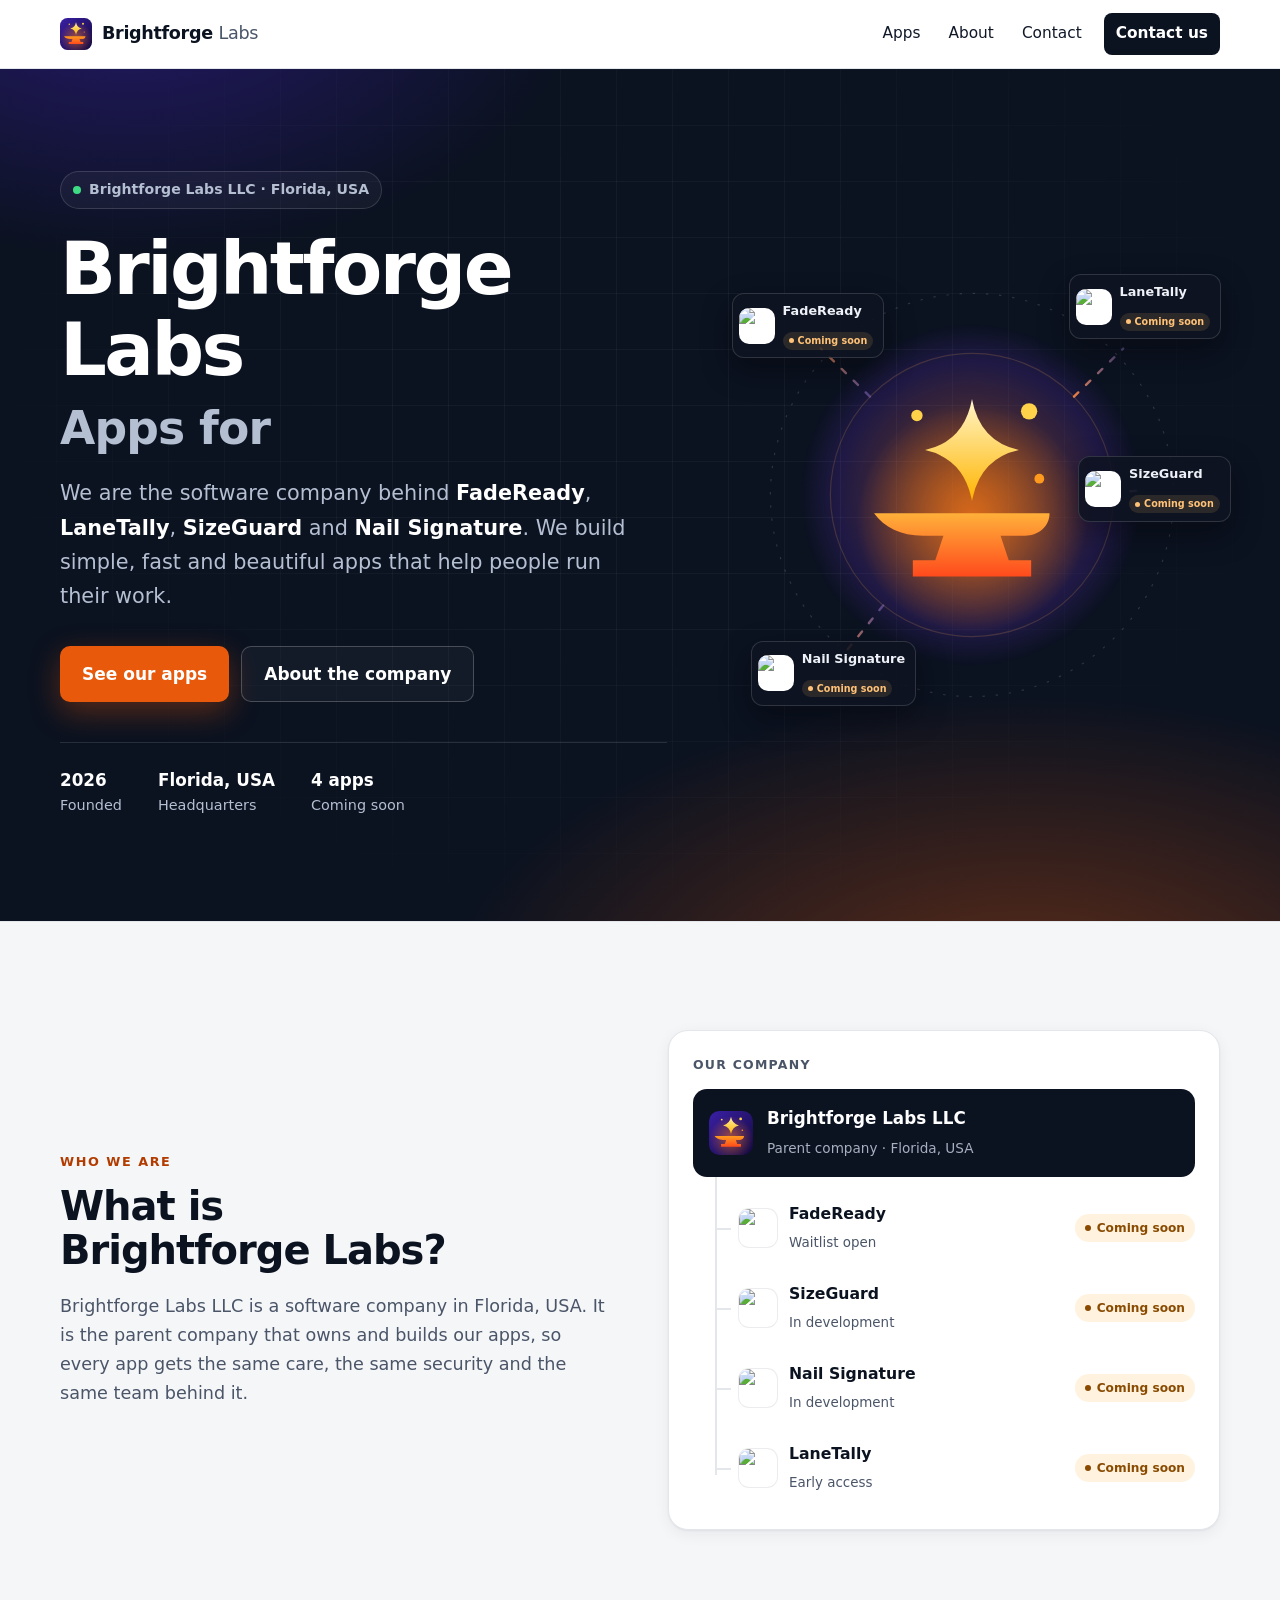
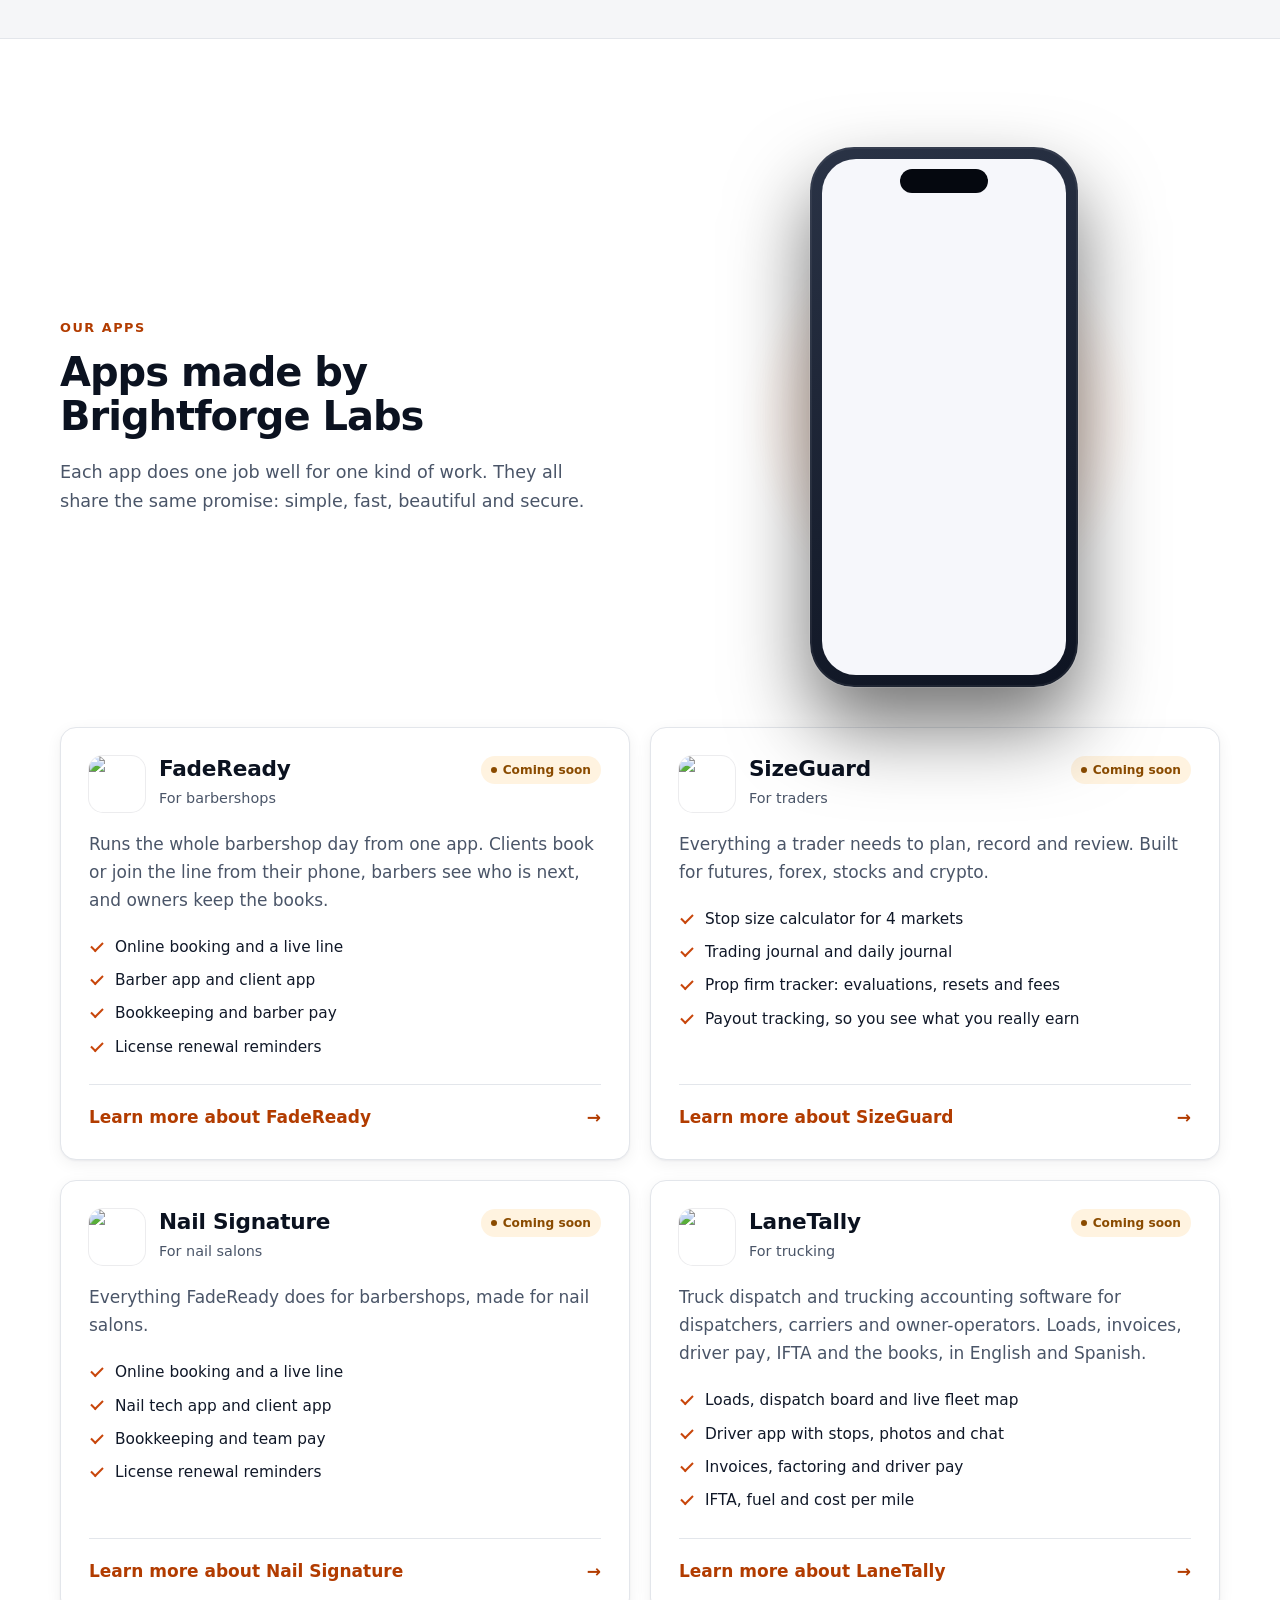
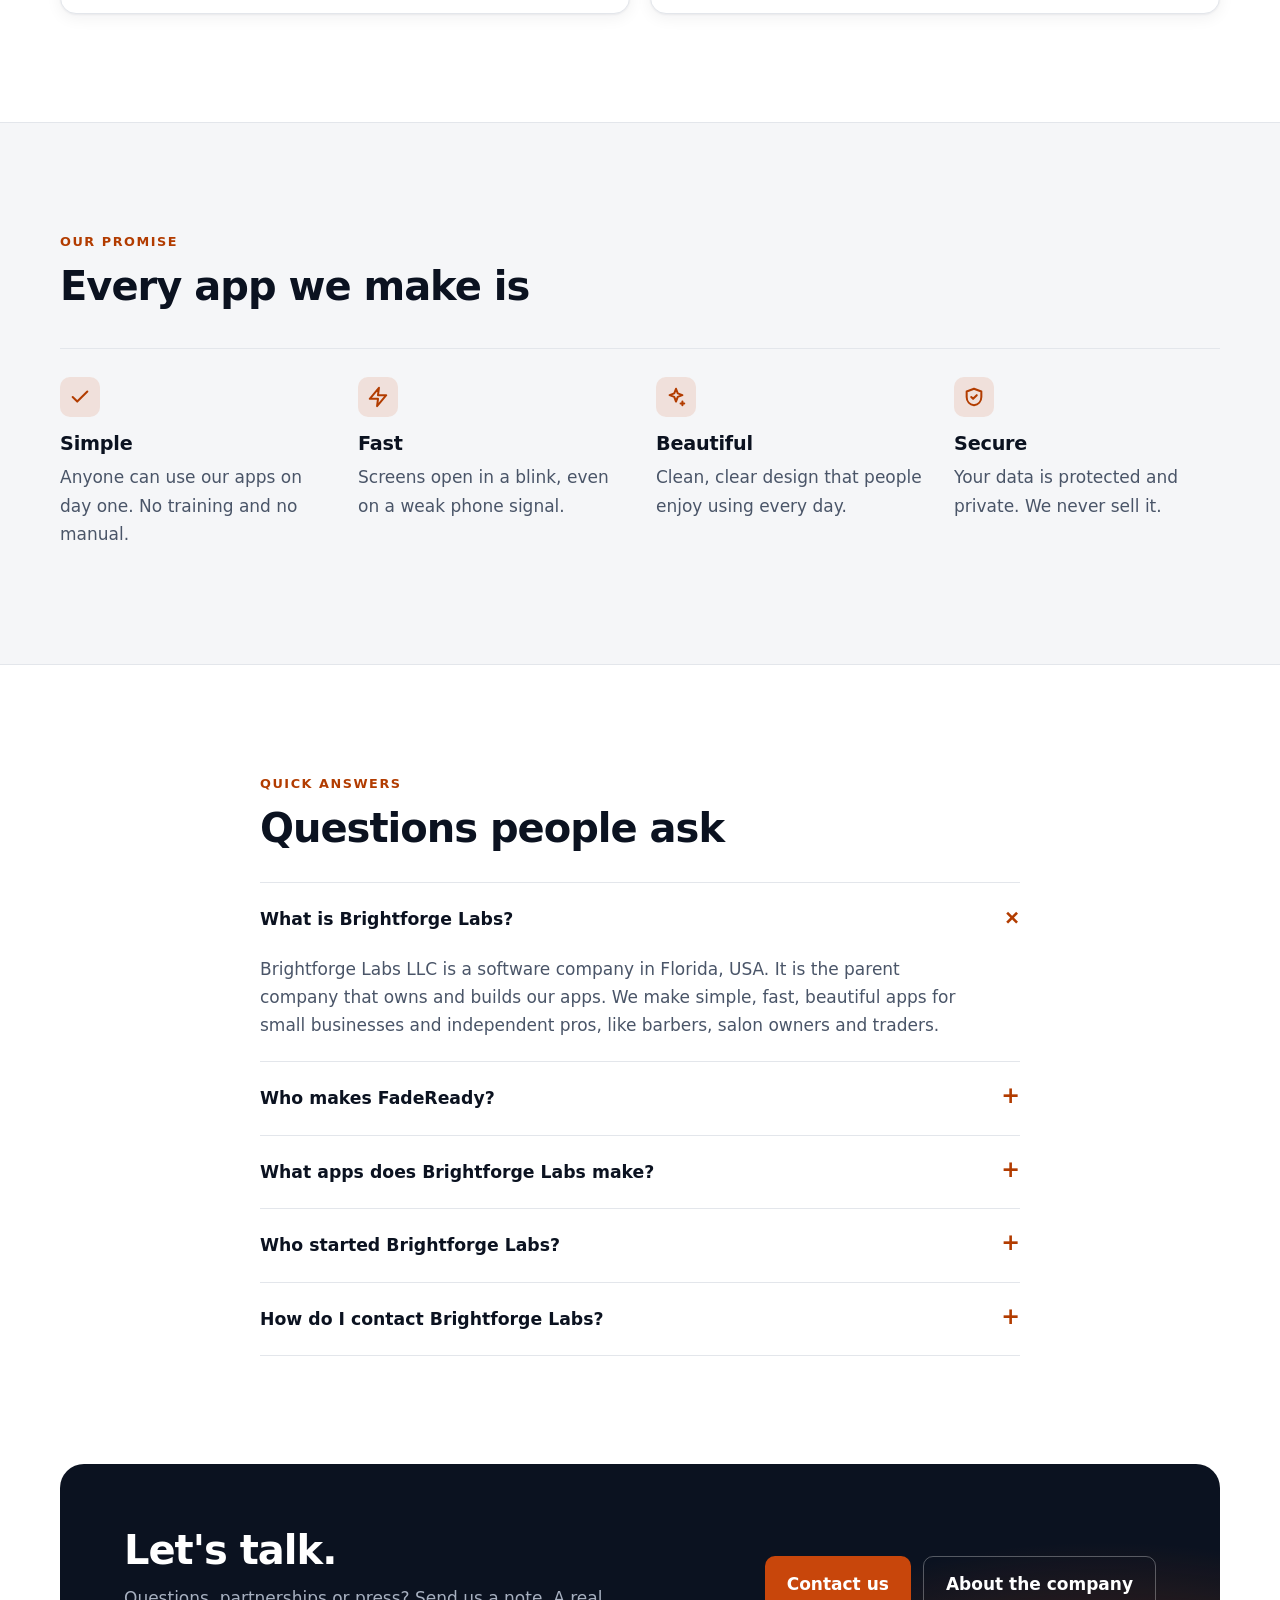
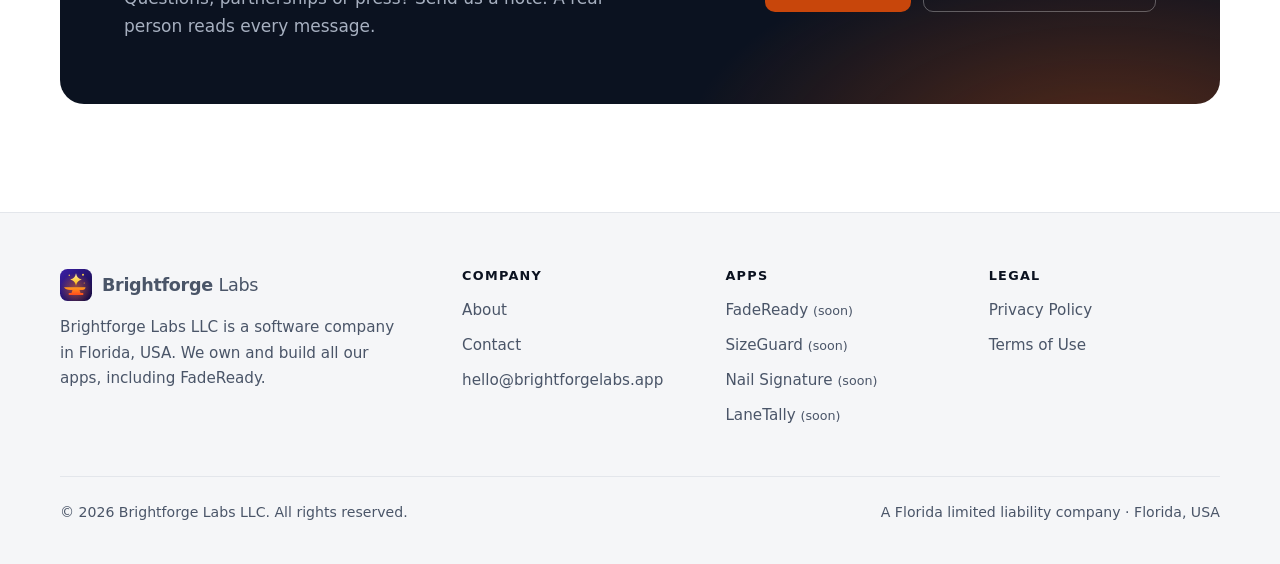
==== commit 098237de: "Name all four apps equally in the homepage title, description and intro Co-Authored-By: Claude Opus " ====
--- a/public/index.html
+++ b/public/index.html
@@ -3,8 +3,8 @@
 <head>
 <meta charset="utf-8">
 <meta name="viewport" content="width=device-width,initial-scale=1">
-<title>Brightforge Labs: the company behind FadeReady and more apps</title>
-<meta name="description" content="Brightforge Labs LLC is the Florida software company behind FadeReady. We build simple, fast, beautiful apps for small businesses and independent pros, with LaneTally for trucking, SizeGuard for traders and Nail Signature for nail salons coming soon.">
+<title>Brightforge Labs: FadeReady, LaneTally, SizeGuard & Nail Signature apps</title>
+<meta name="description" content="Brightforge Labs LLC is the Florida software company behind FadeReady for barbershops, LaneTally for trucking, SizeGuard for traders and Nail Signature for nail salons: simple, fast, beautiful apps for small businesses and independent pros.">
 <link rel="canonical" href="https://brightforgelabs.app/">
 <meta name="theme-color" content="#0b1220">
 <meta name="color-scheme" content="light dark">
@@ -16,19 +16,19 @@
 <meta property="og:type" content="website">
 <meta property="og:site_name" content="Brightforge Labs">
 <meta property="og:locale" content="en_US">
-<meta property="og:title" content="Brightforge Labs: the company behind FadeReady and more apps">
-<meta property="og:description" content="Brightforge Labs LLC is the Florida software company behind FadeReady. We build simple, fast, beautiful apps for small businesses and independent pros, with LaneTally for trucking, SizeGuard for traders and Nail Signature for nail salons coming soon.">
+<meta property="og:title" content="Brightforge Labs: FadeReady, LaneTally, SizeGuard & Nail Signature apps">
+<meta property="og:description" content="Brightforge Labs LLC is the Florida software company behind FadeReady for barbershops, LaneTally for trucking, SizeGuard for traders and Nail Signature for nail salons: simple, fast, beautiful apps for small businesses and independent pros.">
 <meta property="og:url" content="https://brightforgelabs.app/">
 <meta property="og:image" content="https://brightforgelabs.app/og-image.jpg">
 <meta property="og:image:width" content="1200">
 <meta property="og:image:height" content="630">
-<meta property="og:image:alt" content="Brightforge Labs: the company behind FadeReady and more apps.">
+<meta property="og:image:alt" content="Brightforge Labs: the company behind FadeReady, LaneTally, SizeGuard and Nail Signature.">
 <meta name="twitter:card" content="summary_large_image">
-<meta name="twitter:title" content="Brightforge Labs: the company behind FadeReady and more apps">
-<meta name="twitter:description" content="Brightforge Labs LLC is the Florida software company behind FadeReady. We build simple, fast, beautiful apps for small businesses and independent pros, with LaneTally for trucking, SizeGuard for traders and Nail Signature for nail salons coming soon.">
+<meta name="twitter:title" content="Brightforge Labs: FadeReady, LaneTally, SizeGuard & Nail Signature apps">
+<meta name="twitter:description" content="Brightforge Labs LLC is the Florida software company behind FadeReady for barbershops, LaneTally for trucking, SizeGuard for traders and Nail Signature for nail salons: simple, fast, beautiful apps for small businesses and independent pros.">
 <meta name="twitter:image" content="https://brightforgelabs.app/og-image.jpg">
 <style>:root{--bg:#ffffff;--bg-2:#f5f6f8;--card:#ffffff;--ink:#0b1220;--text:#101828;--muted:#4a5568;--line:#e3e6eb;--accent:#c8460b;--accent-text:#b23c00;--on-accent:#ffffff;--band:#0b1220;--band-text:#e9edf3;--band-muted:#a7b0c0;--live:#067647;--live-bg:#e7f6ee;--soon:#8a4b00;--soon-bg:#fff3e0;--shadow:0 1px 2px rgba(16,24,40,.05),0 4px 16px rgba(16,24,40,.06);--radius:16px;color-scheme:light}@media (prefers-color-scheme:dark){:root:not([data-theme=light]){--bg:#0a0f1c;--bg-2:#0f1626;--card:#111a2c;--ink:#f3f5f9;--text:#e8ecf3;--muted:#a3adbf;--line:#1f2a40;--accent:#ff7a2e;--accent-text:#ff9a5c;--on-accent:#1a0b00;--band:#060a14;--live:#6ce0a6;--live-bg:#0f2f22;--soon:#ffc277;--soon-bg:#33220b;--shadow:0 1px 2px rgba(0,0,0,.4),0 6px 20px rgba(0,0,0,.3);color-scheme:dark}}:root[data-theme=dark]{--bg:#0a0f1c;--bg-2:#0f1626;--card:#111a2c;--ink:#f3f5f9;--text:#e8ecf3;--muted:#a3adbf;--line:#1f2a40;--accent:#ff7a2e;--accent-text:#ff9a5c;--on-accent:#1a0b00;--band:#060a14;--live:#6ce0a6;--live-bg:#0f2f22;--soon:#ffc277;--soon-bg:#33220b;--shadow:0 1px 2px rgba(0,0,0,.4),0 6px 20px rgba(0,0,0,.3);color-scheme:dark}*,*::before,*::after{box-sizing:border-box}html{-webkit-text-size-adjust:100%;scroll-behavior:smooth}body{margin:0;background:var(--bg);color:var(--text);font:400 1.0625rem/1.65 ui-sans-serif,system-ui,-apple-system,"Segoe UI",Roboto,"Helvetica Neue",Arial,sans-serif;-webkit-font-smoothing:antialiased}img,svg{display:block;max-width:100%}a{color:var(--accent-text);text-underline-offset:3px}:focus-visible{outline:3px solid var(--accent);outline-offset:3px;border-radius:6px}h1,h2,h3{color:var(--ink);line-height:1.1;letter-spacing:-.025em;margin:0 0 .5em;font-weight:700;text-wrap:balance}h1{font-size:clamp(2.4rem,5.6vw,4.1rem);letter-spacing:-.035em}h2{font-size:clamp(1.8rem,3.4vw,2.5rem)}h3{font-size:1.2rem;letter-spacing:-.01em}p{margin:0 0 1em}.wrap{width:min(1160px,100% - 40px);margin-inline:auto}.narrow{width:min(760px,100% - 40px);margin-inline:auto}.skip{position:absolute;left:-999px;top:8px;background:var(--card);color:var(--text);padding:8px 14px;border-radius:8px;z-index:9}.skip:focus{left:12px}.site-head{position:sticky;top:env(safe-area-inset-top,0px);z-index:5;background:color-mix(in srgb,var(--bg) 86%,transparent);backdrop-filter:saturate(1.4) blur(12px);-webkit-backdrop-filter:saturate(1.4) blur(12px);border-bottom:1px solid var(--line)}.site-head .wrap{display:flex;align-items:center;justify-content:space-between;gap:16px;min-height:68px}.brand{display:flex;align-items:center;gap:10px;color:var(--ink);text-decoration:none;font-weight:700;font-size:1.1rem;letter-spacing:-.02em;white-space:nowrap}.brand svg{width:32px;height:32px}.brand b{font-weight:500;color:var(--muted)}.nav{display:flex;align-items:center;gap:4px;margin:0;padding:0;list-style:none}.nav a{display:block;padding:8px 12px;border-radius:8px;color:var(--text);text-decoration:none;font-weight:500;font-size:.96rem}.nav a:hover{background:var(--bg-2)}.nav a[aria-current=page]{color:var(--accent-text)}.nav .nav-cta{background:var(--ink);color:var(--bg);margin-left:6px;font-weight:600}.nav .nav-cta:hover{background:var(--ink);opacity:.88}@media (max-width:600px){.brand span{display:none}.nav a{padding:8px 9px}.nav .nav-cta{display:none}}.btns{display:flex;flex-wrap:wrap;gap:12px}.btn{display:inline-flex;align-items:center;gap:8px;padding:13px 22px;border-radius:10px;font-weight:600;text-decoration:none;transition:transform .15s ease,background .15s,border-color .15s}.btn:active{transform:scale(.98)}.btn-primary{background:var(--accent);color:var(--on-accent)}.btn-primary:hover{background:color-mix(in srgb,var(--accent) 88%,#000)}.btn-line{color:var(--ink);border:1px solid var(--line);background:var(--card)}.btn-line:hover{border-color:var(--muted)}.hero{position:relative;overflow:hidden;padding:clamp(56px,9vw,112px) 0 clamp(56px,8vw,96px);border-bottom:1px solid var(--line);background:radial-gradient(700px 360px at 85% 0%,color-mix(in srgb,var(--accent) 10%,transparent),transparent 70%),var(--bg)}.hero .wrap{display:grid;grid-template-columns:1.1fr .9fr;gap:56px;align-items:center}.hero .wrap>*{min-width:0}@media (max-width:900px){.hero .wrap{grid-template-columns:1fr;gap:40px}}.eyebrow{display:inline-flex;align-items:center;gap:8px;font-size:.88rem;font-weight:600;color:var(--muted);margin-bottom:20px}.eyebrow i{width:8px;height:8px;border-radius:50%;background:var(--accent)}.lead{font-size:clamp(1.12rem,2vw,1.3rem);color:var(--muted);max-width:44ch;margin-bottom:32px}.accent{color:var(--accent-text)}.facts{display:flex;flex-wrap:wrap;gap:12px 36px;margin:40px 0 0;padding:24px 0 0;border-top:1px solid var(--line);list-style:none}.facts li{display:flex;flex-direction:column;font-size:.9rem;color:var(--muted)}.facts b{font-size:1.05rem;color:var(--ink);font-weight:600}.org{background:var(--card);border:1px solid var(--line);border-radius:20px;padding:24px;box-shadow:var(--shadow)}.org-cap{font-size:.78rem;font-weight:700;letter-spacing:.1em;text-transform:uppercase;color:var(--muted);margin:0 0 14px}.org-parent{display:flex;align-items:center;gap:14px;padding:16px;border-radius:14px;background:var(--band);color:var(--band-text)}.org-parent svg{width:44px;height:44px;flex:none}.org-parent strong{display:block;font-size:1.05rem;color:#fff}.org-parent span{font-size:.85rem;color:var(--band-muted)}.org-kids{list-style:none;margin:0;padding:14px 0 0 22px;position:relative;display:grid;gap:6px}.org-kids::before{content:"";position:absolute;left:22px;top:0;bottom:30px;width:2px;background:var(--line)}.org-kids li{position:relative;display:flex;align-items:center;gap:12px;padding:10px 0 10px 24px}.org-kids li::before{content:"";position:absolute;left:0;top:50%;width:16px;height:2px;background:var(--line)}.org-kids li>div{min-width:0}.org-kids .tile{width:38px;height:38px;border-radius:10px}.org-kids .tile svg{width:20px;height:20px}.org-kids b{display:block;color:var(--ink);font-size:.98rem;font-weight:600}.org-kids small{color:var(--muted);font-size:.84rem}.org-kids .pill{margin-left:auto}section{padding:clamp(64px,9vw,108px) 0}.alt{background:var(--bg-2);border-block:1px solid var(--line)}.kicker{display:block;font-size:.8rem;font-weight:700;letter-spacing:.12em;text-transform:uppercase;color:var(--accent-text);margin-bottom:12px}.intro{max-width:60ch;color:var(--muted);font-size:1.1rem;margin-bottom:0}.apps{display:grid;gap:20px;grid-template-columns:repeat(auto-fit,minmax(min(100%,440px),1fr));margin-top:40px}.app{display:flex;flex-direction:column;background:var(--card);border:1px solid var(--line);border-radius:var(--radius);padding:28px;box-shadow:var(--shadow);transition:border-color .2s,transform .2s}.app:hover{border-color:color-mix(in srgb,var(--accent) 40%,var(--line));transform:translateY(-2px)}.app-top{display:flex;align-items:center;gap:14px;margin-bottom:18px}.app-top>div{min-width:0}.tile{flex:none;width:56px;height:56px;border-radius:14px;display:grid;place-items:center;color:#fff}.tile svg{width:28px;height:28px}.t-fr{background:linear-gradient(135deg,#111827,#3a1fa6 60%,#ff6a1a)}.t-tr{background:linear-gradient(135deg,#0b0906,#3a2a10 55%,#e8b84a)}.t-sl{background:linear-gradient(135deg,#2b1630,#5a2f5f 55%,#c9a25a)}.app h3{margin:0 0 2px;font-size:1.35rem}.app .for{font-size:.9rem;color:var(--muted)}.pill{display:inline-flex;align-items:center;gap:6px;font-size:.76rem;font-weight:700;padding:4px 10px;border-radius:999px;white-space:nowrap}.pill::before{content:"";width:6px;height:6px;border-radius:50%;background:currentColor}.p-live{color:var(--live);background:var(--live-bg)}.p-soon{color:var(--soon);background:var(--soon-bg)}.app .pill{margin-left:auto;align-self:flex-start}.app p{color:var(--muted)}.feat{list-style:none;margin:4px 0 24px;padding:0;display:grid;gap:8px}.feat li{position:relative;padding-left:26px;font-size:.96rem}.feat li::before{content:"";position:absolute;left:2px;top:.45em;width:12px;height:7px;border-left:2px solid var(--accent);border-bottom:2px solid var(--accent);transform:rotate(-45deg)}.app .more{margin-top:auto;padding-top:18px;border-top:1px solid var(--line);font-weight:600;text-decoration:none;display:flex;justify-content:space-between;align-items:center}.app .more span{transition:transform .15s}.app .more:hover span{transform:translateX(4px)}.values{display:grid;grid-template-columns:repeat(auto-fit,minmax(min(100%,240px),1fr));gap:0 32px;margin-top:40px;border-top:1px solid var(--line)}.value{padding:28px 0 8px}.value .ico{width:40px;height:40px;border-radius:10px;display:grid;place-items:center;background:color-mix(in srgb,var(--accent) 12%,transparent);color:var(--accent-text);margin-bottom:16px}.value .ico svg{width:22px;height:22px}.value p{color:var(--muted);margin:0}.faq{margin-top:32px;border-top:1px solid var(--line)}.faq details{border-bottom:1px solid var(--line)}.faq summary{cursor:pointer;list-style:none;padding:22px 0;font-weight:600;font-size:1.08rem;color:var(--ink);display:flex;justify-content:space-between;gap:16px}.faq summary::-webkit-details-marker{display:none}.faq summary::after{content:"+";font-size:1.4rem;line-height:1;color:var(--accent-text);transition:transform .2s}.faq details[open] summary::after{transform:rotate(45deg)}.faq details p{color:var(--muted);padding-bottom:22px;margin:0;max-width:65ch}.band{background:radial-gradient(600px 300px at 90% 120%,rgba(232,89,12,.35),transparent 70%),var(--band);color:var(--band-text);border-radius:24px;padding:clamp(32px,6vw,64px);display:flex;flex-wrap:wrap;gap:24px 48px;align-items:center;justify-content:space-between}.band>div{min-width:0}.band h2{color:#fff;margin:0 0 .3em}.band p{color:var(--band-muted);margin:0;max-width:46ch}.band .btn-line{background:transparent;color:#fff;border-color:rgba(255,255,255,.3)}.page-hero{padding:clamp(56px,8vw,96px) 0 clamp(40px,6vw,64px);border-bottom:1px solid var(--line);background:radial-gradient(600px 300px at 90% 0%,color-mix(in srgb,var(--accent) 9%,transparent),transparent 70%),var(--bg)}.page-hero h1{font-size:clamp(2.2rem,5vw,3.4rem);max-width:20ch}.page-hero .lead{margin-bottom:0}.prose h2{font-size:1.5rem;margin-top:2em}.prose h3{margin-top:1.6em}.prose p,.prose li{color:var(--muted)}.prose strong{color:var(--text)}.prose ul{padding-left:1.2em}.prose li{margin-bottom:.4em}.facts-table{width:100%;border-collapse:collapse;margin-top:8px}.facts-table th,.facts-table td{text-align:left;padding:14px 0;border-bottom:1px solid var(--line);vertical-align:top}.facts-table th{width:38%;font-weight:600;color:var(--ink);padding-right:16px}.facts-table td{color:var(--muted)}.mail{display:inline-flex;align-items:center;gap:12px;font-size:clamp(1.2rem,4vw,1.7rem);font-weight:700;letter-spacing:-.02em;text-decoration:none;color:var(--ink);padding:18px 24px;border-radius:14px;border:1px solid var(--line);background:var(--card);box-shadow:var(--shadow);word-break:break-all}.mail:hover{border-color:var(--accent)}.mail svg{flex:none;width:26px;height:26px;color:var(--accent-text)}.site-foot{border-top:1px solid var(--line);padding:56px 0 40px;color:var(--muted);font-size:.95rem;background:var(--bg-2)}.foot-grid{display:grid;grid-template-columns:1.6fr repeat(3,1fr);gap:32px}@media (max-width:760px){.foot-grid{grid-template-columns:1fr 1fr}.foot-brand{grid-column:1/-1}}.foot-brand p{max-width:36ch;margin:14px 0 0}.site-foot h2{font-size:.8rem;font-weight:700;letter-spacing:.1em;text-transform:uppercase;color:var(--ink);margin:0 0 14px}.site-foot ul{list-style:none;margin:0;padding:0;display:grid;gap:10px}.site-foot a{color:var(--muted);text-decoration:none}.site-foot a:hover{color:var(--accent-text)}.foot-base{display:flex;flex-wrap:wrap;justify-content:space-between;gap:8px 24px;margin-top:48px;padding-top:24px;border-top:1px solid var(--line);font-size:.88rem}.foot-base p{margin:0}@keyframes up{from{transform:translateY(12px)}}.hero .wrap>*{animation:up .6s cubic-bezier(.2,.8,.2,1) both}.hero .wrap>:nth-child(2){animation-delay:.08s}@media (prefers-reduced-motion:reduce){*,*::before,*::after{animation:none!important;transition:none!important;scroll-behavior:auto!important}}@media (max-width:540px){.values{grid-template-columns:1fr 1fr;gap:0 20px}.value h3{font-size:1.05rem}.value p{font-size:.95rem}.org{padding:18px}.org-kids small{display:none}}.hero-live{--h-text:#eef2f8;--h-muted:#b4bfd2;background:radial-gradient(900px 480px at 80% 110%,rgba(232,89,12,.38),transparent 65%),radial-gradient(700px 420px at 10% -10%,rgba(58,31,166,.55),transparent 65%),#0b1220;color:var(--h-text);border-bottom:0;padding:clamp(56px,8vw,104px) 0 clamp(64px,8vw,104px);isolation:isolate}.hero-live::after{content:"";position:absolute;inset:0;z-index:-1;background-image:linear-gradient(rgba(255,255,255,.045) 1px,transparent 1px),linear-gradient(90deg,rgba(255,255,255,.045) 1px,transparent 1px);background-size:56px 56px;mask-image:radial-gradient(ellipse at 50% 40%,#000 30%,transparent 75%);-webkit-mask-image:radial-gradient(ellipse at 50% 40%,#000 30%,transparent 75%)}.embers{position:absolute;inset:0;width:100%;height:100%;z-index:-1;pointer-events:none}.hero-live .eyebrow{color:var(--h-muted);padding:6px 12px;border:1px solid rgba(255,255,255,.14);border-radius:999px;background:rgba(255,255,255,.04)}.hero-live .eyebrow i{background:#3ddc84;box-shadow:0 0 0 0 rgba(61,220,132,.6);animation:ping 2s ease-out infinite}.hero-live h1{color:#fff;font-size:clamp(2.6rem,6.4vw,4.6rem);margin-bottom:.3em}.hero-live h1 .sub{display:block;font-size:.62em;font-weight:600;color:var(--h-muted);letter-spacing:-.02em;margin-top:.25em}.rot{display:inline-grid;vertical-align:bottom;height:1.15em;overflow:hidden}.rot>span{grid-area:1/1;background:linear-gradient(100deg,#ffd166,#ff8a3d 45%,#ff5c8a);-webkit-background-clip:text;background-clip:text;color:transparent;animation:rot 16s cubic-bezier(.7,0,.3,1) infinite;opacity:0}.rot>span:nth-child(2){animation-delay:4s}.rot>span:nth-child(3){animation-delay:8s}.rot>span:nth-child(4){animation-delay:12s}.hero-live .lead{color:var(--h-muted)}.hero-live .lead b{color:#fff;font-weight:600}.hero-live .btn-line{background:rgba(255,255,255,.04);color:#fff;border-color:rgba(255,255,255,.22)}.hero-live .btn-line:hover{border-color:rgba(255,255,255,.5)}.hero-live .btn-primary{background:#e8590c;color:#fff;box-shadow:0 10px 30px rgba(232,89,12,.35)}.hero-live .btn-primary:hover{background:#ff6a1a}.hero-live .facts{border-color:rgba(255,255,255,.12)}.hero-live .facts li{color:var(--h-muted)}.hero-live .facts b{color:#fff}.sr{position:absolute;width:1px;height:1px;overflow:hidden;clip:rect(0 0 0 0);white-space:nowrap}.stage{position:relative;display:grid;place-items:center;min-height:540px}.stage::before{content:"";position:absolute;width:420px;height:420px;max-width:100%;border-radius:50%;background:radial-gradient(circle,rgba(232,89,12,.35),transparent 65%);filter:blur(10px)}.phone{position:relative;width:268px;height:540px;border-radius:44px;padding:12px;background:linear-gradient(160deg,#2a3346,#0e1422);box-shadow:0 0 0 1px rgba(255,255,255,.12),0 40px 80px rgba(0,0,0,.55),inset 0 0 0 2px rgba(255,255,255,.06);animation:bob 7s ease-in-out infinite}.phone::before{content:"";position:absolute;top:22px;left:50%;width:88px;height:24px;margin-left:-44px;border-radius:14px;background:#05080f;z-index:3}.screen{position:relative;height:100%;border-radius:34px;overflow:hidden;background:#f6f7fb;color:#101828;font-size:13px;line-height:1.35}.scr{position:absolute;inset:0;padding:52px 16px 16px;display:flex;flex-direction:column;gap:10px;opacity:0;transform:translateX(24px);animation:scr 16s ease-in-out infinite}.scr:nth-child(2){animation-delay:4s}.scr:nth-child(3){animation-delay:8s}.scr:nth-child(4){animation-delay:12s}.scr-head{display:flex;align-items:center;gap:8px;font-weight:700;font-size:15px}.scr-head .dot{width:28px;height:28px;border-radius:8px;display:grid;place-items:center;color:#fff}.scr-head .dot svg{width:16px;height:16px}.scr-head small{display:block;font-weight:500;color:#5b6475;font-size:11px}.scr-card{background:#fff;border-radius:14px;padding:12px;box-shadow:0 1px 2px rgba(16,24,40,.06),0 2px 8px rgba(16,24,40,.06)}.scr-card h4{margin:0 0 8px;font-size:11px;letter-spacing:.06em;text-transform:uppercase;color:#5b6475}.row{display:flex;align-items:center;gap:8px;padding:6px 0;border-top:1px solid #eef0f4}.row:first-of-type{border-top:0}.row .av{width:24px;height:24px;border-radius:50%;flex:none;display:grid;place-items:center;font-size:10px;font-weight:700;color:#fff}.row .grow{flex:1;min-width:0}.row small{color:#5b6475;font-size:11px}.tag-now{font-size:10px;font-weight:700;color:#067647;background:#e7f6ee;padding:2px 7px;border-radius:999px}.big{font-size:26px;font-weight:800;letter-spacing:-.02em}.mkts{display:flex;gap:6px}.mkts span{flex:1;text-align:center;font-size:11px;font-weight:600;padding:6px 0;border-radius:8px;background:#eef0f4;color:#344054}.mkts span.on{background:#0f766e;color:#fff}.bar{height:6px;border-radius:6px;background:#eef0f4;overflow:hidden}.bar i{display:block;height:100%;width:62%;border-radius:6px;background:linear-gradient(90deg,#0f766e,#22c55e);animation:grow 4s ease-in-out infinite alternate}.kv{display:flex;justify-content:space-between;font-size:12px;padding:4px 0}.kv b{font-variant-numeric:tabular-nums}.pos{color:#067647}.neg{color:#b42318}.slot{display:flex;gap:8px;align-items:center;padding:7px 0;border-top:1px solid #eef0f4}.slot:first-of-type{border-top:0}.slot time{font-size:11px;font-weight:700;color:#9d174d;width:42px;font-variant-numeric:tabular-nums}.pulse{animation:glow 2.4s ease-in-out infinite}@media (max-width:900px){.stage{min-height:0;padding-top:8px}.phone{width:240px;height:480px}}@keyframes ping{0%{box-shadow:0 0 0 0 rgba(61,220,132,.6)}100%{box-shadow:0 0 0 10px rgba(61,220,132,0)}}@keyframes rot{0%{opacity:0;transform:translateY(60%)}4%,22%{opacity:1;transform:none}26%,100%{opacity:0;transform:translateY(-60%)}}@keyframes scr{0%{opacity:0;transform:translateX(24px)}4%,22%{opacity:1;transform:none}26%,100%{opacity:0;transform:translateX(-24px)}}@keyframes bob{50%{transform:translateY(-10px) rotate(-1deg)}}@keyframes grow{from{width:38%}to{width:78%}}@keyframes glow{50%{background:#fff4ec}}@media (prefers-reduced-motion:reduce){.rot>span:first-child,.scr:first-child{opacity:1;transform:none}}.split{display:grid;grid-template-columns:1fr 1fr;gap:56px;align-items:center}.split>*{min-width:0}@media (max-width:900px){.split{grid-template-columns:1fr;gap:32px}}.forge{position:relative;width:min(100%,480px);aspect-ratio:1;margin-inline:auto}.halo{position:absolute;inset:14%;border-radius:50%;background:radial-gradient(circle,rgba(255,122,26,.42),rgba(124,58,237,.18) 55%,transparent 70%);animation:breathe 4.8s ease-in-out infinite}.emblem{position:relative;width:100%;height:100%;overflow:visible}.ring{transform-origin:200px 200px;animation:turn 80s linear infinite}.links path{animation:flow 1.6s linear infinite}.heat{transform-box:fill-box;transform-origin:center;animation:breathe 2.4s ease-in-out infinite}.star{transform-box:fill-box;transform-origin:50% 100%;animation:strike 2.4s cubic-bezier(.5,0,.2,1) infinite}.flash{transform-box:fill-box;transform-origin:center;opacity:0;animation:flash 2.4s ease-out infinite}.tw{animation:twinkle 2.4s ease-in-out infinite}.t2{animation-delay:.8s}.t3{animation-delay:1.6s}.emitter{position:absolute;left:50%;top:51%;width:1px;height:1px}.orb{position:absolute;display:flex;align-items:center;gap:10px;padding:10px 14px 10px 10px;border-radius:14px;background:rgba(14,20,34,.88);border:1px solid rgba(255,255,255,.14);box-shadow:0 12px 30px rgba(0,0,0,.35);color:#fff;animation:bob 6s ease-in-out infinite;white-space:nowrap}.orb .tile{width:36px;height:36px;border-radius:10px}.orb .tile svg{width:19px;height:19px}.orb b{display:block;font-size:.92rem;font-weight:600;margin-bottom:3px}.orb .pill{font-size:.68rem;padding:2px 8px}.orb .p-live{color:#6ce0a6;background:rgba(108,224,166,.12)}.orb .p-soon{color:#ffc277;background:rgba(255,194,119,.12)}.o1{left:0;top:8%}.o2{right:-4%;top:42%;animation-delay:-2s}.o3{left:4%;bottom:6%;animation-delay:-4s}.o4{right:-2%;top:4%;animation-delay:-3s}@media (max-width:900px){.forge{width:min(100%,400px)}.o2{right:0}}@media (max-width:420px){.orb{padding:7px 10px 7px 7px;gap:8px}.orb .tile{width:28px;height:28px}.orb .tile svg{width:15px;height:15px}.orb b{font-size:.8rem}}.apps-head{align-items:center}.apps-head .stage{min-height:0}@keyframes breathe{50%{opacity:.7;transform:scale(1.06)}}@keyframes turn{to{transform:rotate(360deg)}}@keyframes flow{to{stroke-dashoffset:-28}}@keyframes strike{0%,70%,100%{transform:translateY(0) scale(1)}80%{transform:translateY(-6%) scale(1.08)}86%{transform:translateY(3%) scale(.94)}}@keyframes flash{0%,84%{opacity:0;transform:scale(.4)}86%{opacity:1;transform:scale(.6)}100%{opacity:0;transform:scale(2.6)}}@keyframes twinkle{50%{opacity:.25}}@media (prefers-reduced-motion:reduce){.flash{display:none}}.logo{object-fit:cover;background:#fff;box-shadow:0 0 0 1px rgba(15,23,42,.08)}.hero-logo{display:block;width:72px;height:72px;border-radius:18px;margin-bottom:18px}a.orb{color:inherit;text-decoration:none;cursor:pointer;transition:border-color .2s,background .2s,box-shadow .2s}a.orb:hover,a.orb:focus-visible{border-color:rgba(255,170,80,.6);background:rgba(24,30,48,.95);box-shadow:0 14px 34px rgba(0,0,0,.35),0 0 0 3px rgba(255,138,61,.25)}a.orb:focus-visible{outline:2px solid #ffb03a;outline-offset:3px}@media (prefers-reduced-motion:no-preference){html{scroll-behavior:smooth}.app:target,.app.spot{animation:spot 1.8s ease-out}}.app{scroll-margin-top:96px}@keyframes spot{0%,35%{box-shadow:0 0 0 3px var(--accent),0 18px 40px color-mix(in srgb,var(--accent) 22%,transparent)}100%{box-shadow:0 0 0 0 transparent}}a.orb{touch-action:manipulation}a.orb::before{content:"";position:absolute;inset:-14px -8px}a.orb:hover,a.orb:focus,a.orb:active{animation-play-state:paused}.orb{padding:6px 10px 6px 6px;gap:8px;border-radius:12px}.orb b{font-size:.8rem;margin-bottom:2px}.orb .pill{font-size:.6rem;padding:1px 6px;gap:4px}.orb .pill::before{width:5px;height:5px}@media (max-width:420px){.orb{padding:5px 8px 5px 5px;gap:6px}.orb b{font-size:.72rem}.orb .pill{font-size:.56rem;padding:0 5px}}@media (max-width:900px) and (min-width:561px){.o1{left:-20%}.o2{right:-24%;top:46%}.o3{left:-16%}.o4{right:-20%}}@media (max-width:560px){.o2{right:-3%;top:60%}.o4{right:-3%}.o1{left:-2%}}</style>
-<script type="application/ld+json">{"@context":"https://schema.org","@graph":[{"@type":"Organization","@id":"https://brightforgelabs.app/#organization","name":"Brightforge Labs","legalName":"Brightforge Labs LLC","alternateName":["Brightforge Labs LLC","Brightforge"],"url":"https://brightforgelabs.app/","logo":{"@type":"ImageObject","@id":"https://brightforgelabs.app/#logo","url":"https://brightforgelabs.app/icons/logo-square-512.png","width":512,"height":512,"caption":"Brightforge Labs"},"image":{"@id":"https://brightforgelabs.app/#logo"},"description":"Brightforge Labs LLC is the Florida software company behind FadeReady. We build simple, fast, beautiful apps for small businesses and independent pros, with LaneTally for trucking, SizeGuard for traders and Nail Signature for nail salons coming soon.","slogan":"Bright ideas, forged into real apps.","email":"hello@brightforgelabs.app","foundingDate":"2026-10-24","founder":{"@type":"Person","name":"Idael Fonseca Hidalgo"},"address":{"@type":"PostalAddress","addressRegion":"FL","addressCountry":"US"},"contactPoint":{"@type":"ContactPoint","contactType":"customer support","email":"hello@brightforgelabs.app","availableLanguage":["English"]},"knowsAbout":["Trucking dispatch software","Carrier management software","Mobile apps","Software for small businesses","Barbershop booking software","Salon software","Trading tools","Position size and stop size calculators","Trading journals","Prop firm expense and payout tracking"],"brand":[{"@type":"Brand","name":"FadeReady","url":"https://fadeready.com/"},{"@type":"Brand","name":"SizeGuard","url":"https://sizeguard.com/"},{"@type":"Brand","name":"Nail Signature","url":"https://nailsignature.com/"},{"@type":"Brand","name":"LaneTally","url":"https://lanetally.com/"}],"sameAs":[]},{"@type":"WebSite","@id":"https://brightforgelabs.app/#website","url":"https://brightforgelabs.app/","name":"Brightforge Labs","publisher":{"@id":"https://brightforgelabs.app/#organization"},"inLanguage":"en-US"},{"@type":"WebPage","@id":"https://brightforgelabs.app/#webpage","url":"https://brightforgelabs.app/","name":"Brightforge Labs: the company behind FadeReady and more apps","description":"Brightforge Labs LLC is the Florida software company behind FadeReady. We build simple, fast, beautiful apps for small businesses and independent pros, with LaneTally for trucking, SizeGuard for traders and Nail Signature for nail salons coming soon.","isPartOf":{"@id":"https://brightforgelabs.app/#website"},"about":{"@id":"https://brightforgelabs.app/#organization"},"inLanguage":"en-US","dateModified":"2026-10-31"},{"@type":"SoftwareApplication","@id":"https://brightforgelabs.app/#fadeready","name":"FadeReady","url":"https://fadeready.com/","applicationCategory":"BusinessApplication","description":"FadeReady is an app for barbershops: online booking, a live line (queue), apps for barbers and clients, bookkeeping, and license renewal reminders.","author":{"@id":"https://brightforgelabs.app/#organization"},"publisher":{"@id":"https://brightforgelabs.app/#organization"}},{"@type":"FAQPage","@id":"https://brightforgelabs.app/#faq","mainEntity":[{"@type":"Question","name":"What is Brightforge Labs?","acceptedAnswer":{"@type":"Answer","text":"Brightforge Labs LLC is a software company in Florida, USA. It is the parent company that owns and builds our apps. We make simple, fast, beautiful apps for small businesses and independent pros, like barbers, salon owners and traders."}},{"@type":"Question","name":"Who makes FadeReady?","acceptedAnswer":{"@type":"Answer","text":"FadeReady is made by Brightforge Labs. FadeReady is an app for barbershops. It handles booking, the live line, barber and client apps, bookkeeping, and license renewals. FadeReady and fadeready.com are owned and run by Brightforge Labs LLC."}},{"@type":"Question","name":"What apps does Brightforge Labs make?","acceptedAnswer":{"@type":"Answer","text":"All four are coming soon: FadeReady for barbershops and LaneTally, truck dispatch and trucking accounting software, both with waiting lists open, plus SizeGuard, a trading toolkit with a stop size calculator for futures, forex, stocks and crypto, a trading journal, a daily journal and a prop firm tracker; and Nail Signature, an app for nail salons that does everything FadeReady does (nailsignature.com)."}},{"@type":"Question","name":"Who started Brightforge Labs?","acceptedAnswer":{"@type":"Answer","text":"Brightforge Labs was started in 2026 by Idael Fonseca Hidalgo."}},{"@type":"Question","name":"How do I contact Brightforge Labs?","acceptedAnswer":{"@type":"Answer","text":"Email us at hello@brightforgelabs.app. We read every message."}}]}]}</script>
+<script type="application/ld+json">{"@context":"https://schema.org","@graph":[{"@type":"Organization","@id":"https://brightforgelabs.app/#organization","name":"Brightforge Labs","legalName":"Brightforge Labs LLC","alternateName":["Brightforge Labs LLC","Brightforge"],"url":"https://brightforgelabs.app/","logo":{"@type":"ImageObject","@id":"https://brightforgelabs.app/#logo","url":"https://brightforgelabs.app/icons/logo-square-512.png","width":512,"height":512,"caption":"Brightforge Labs"},"image":{"@id":"https://brightforgelabs.app/#logo"},"description":"Brightforge Labs LLC is the Florida software company behind FadeReady for barbershops, LaneTally for trucking, SizeGuard for traders and Nail Signature for nail salons: simple, fast, beautiful apps for small businesses and independent pros.","slogan":"Bright ideas, forged into real apps.","email":"hello@brightforgelabs.app","foundingDate":"2026-10-24","founder":{"@type":"Person","name":"Idael Fonseca Hidalgo"},"address":{"@type":"PostalAddress","addressRegion":"FL","addressCountry":"US"},"contactPoint":{"@type":"ContactPoint","contactType":"customer support","email":"hello@brightforgelabs.app","availableLanguage":["English"]},"knowsAbout":["Trucking dispatch software","Carrier management software","Mobile apps","Software for small businesses","Barbershop booking software","Salon software","Trading tools","Position size and stop size calculators","Trading journals","Prop firm expense and payout tracking"],"brand":[{"@type":"Brand","name":"FadeReady","url":"https://fadeready.com/"},{"@type":"Brand","name":"SizeGuard","url":"https://sizeguard.com/"},{"@type":"Brand","name":"Nail Signature","url":"https://nailsignature.com/"},{"@type":"Brand","name":"LaneTally","url":"https://lanetally.com/"}],"sameAs":[]},{"@type":"WebSite","@id":"https://brightforgelabs.app/#website","url":"https://brightforgelabs.app/","name":"Brightforge Labs","publisher":{"@id":"https://brightforgelabs.app/#organization"},"inLanguage":"en-US"},{"@type":"WebPage","@id":"https://brightforgelabs.app/#webpage","url":"https://brightforgelabs.app/","name":"Brightforge Labs: FadeReady, LaneTally, SizeGuard & Nail Signature apps","description":"Brightforge Labs LLC is the Florida software company behind FadeReady for barbershops, LaneTally for trucking, SizeGuard for traders and Nail Signature for nail salons: simple, fast, beautiful apps for small businesses and independent pros.","isPartOf":{"@id":"https://brightforgelabs.app/#website"},"about":{"@id":"https://brightforgelabs.app/#organization"},"inLanguage":"en-US","dateModified":"2026-10-31"},{"@type":"SoftwareApplication","@id":"https://brightforgelabs.app/#fadeready","name":"FadeReady","url":"https://fadeready.com/","applicationCategory":"BusinessApplication","description":"FadeReady is an app for barbershops: online booking, a live line (queue), apps for barbers and clients, bookkeeping, and license renewal reminders.","author":{"@id":"https://brightforgelabs.app/#organization"},"publisher":{"@id":"https://brightforgelabs.app/#organization"}},{"@type":"FAQPage","@id":"https://brightforgelabs.app/#faq","mainEntity":[{"@type":"Question","name":"What is Brightforge Labs?","acceptedAnswer":{"@type":"Answer","text":"Brightforge Labs LLC is a software company in Florida, USA. It is the parent company that owns and builds our apps. We make simple, fast, beautiful apps for small businesses and independent pros, like barbers, salon owners and traders."}},{"@type":"Question","name":"Who makes FadeReady?","acceptedAnswer":{"@type":"Answer","text":"FadeReady is made by Brightforge Labs. FadeReady is an app for barbershops. It handles booking, the live line, barber and client apps, bookkeeping, and license renewals. FadeReady and fadeready.com are owned and run by Brightforge Labs LLC."}},{"@type":"Question","name":"What apps does Brightforge Labs make?","acceptedAnswer":{"@type":"Answer","text":"All four are coming soon: FadeReady for barbershops and LaneTally, truck dispatch and trucking accounting software, both with waiting lists open, plus SizeGuard, a trading toolkit with a stop size calculator for futures, forex, stocks and crypto, a trading journal, a daily journal and a prop firm tracker; and Nail Signature, an app for nail salons that does everything FadeReady does (nailsignature.com)."}},{"@type":"Question","name":"Who started Brightforge Labs?","acceptedAnswer":{"@type":"Answer","text":"Brightforge Labs was started in 2026 by Idael Fonseca Hidalgo."}},{"@type":"Question","name":"How do I contact Brightforge Labs?","acceptedAnswer":{"@type":"Answer","text":"Email us at hello@brightforgelabs.app. We read every message."}}]}]}</script>
 </head>
 <body>
 <a class="skip" href="#main">Skip to content</a>
@@ -45,7 +45,7 @@
 <div>
 <p class="eyebrow"><i></i>Brightforge Labs LLC · Florida, USA</p>
 <h1>Brightforge Labs<span class="sub">Apps for <span class="rot" aria-hidden="true"><span>barbershops.</span><span>traders.</span><span>nail salons.</span><span>trucking.</span></span><span class="sr">barbershops, traders, nail salons and trucking.</span></span></h1>
-<p class="lead">We are the software company behind <b>FadeReady</b>. We build simple, fast and beautiful apps that help people run their work.</p>
+<p class="lead">We are the software company behind <b>FadeReady</b>, <b>LaneTally</b>, <b>SizeGuard</b> and <b>Nail Signature</b>. We build simple, fast and beautiful apps that help people run their work.</p>
 <div class="btns"><a class="btn btn-primary" href="#apps">See our apps</a><a class="btn btn-line" href="/about">About the company</a></div>
 <ul class="facts"><li><b>2026</b>Founded</li><li><b>Florida, USA</b>Headquarters</li><li><b>4 apps</b>Coming soon</li></ul>
 </div>
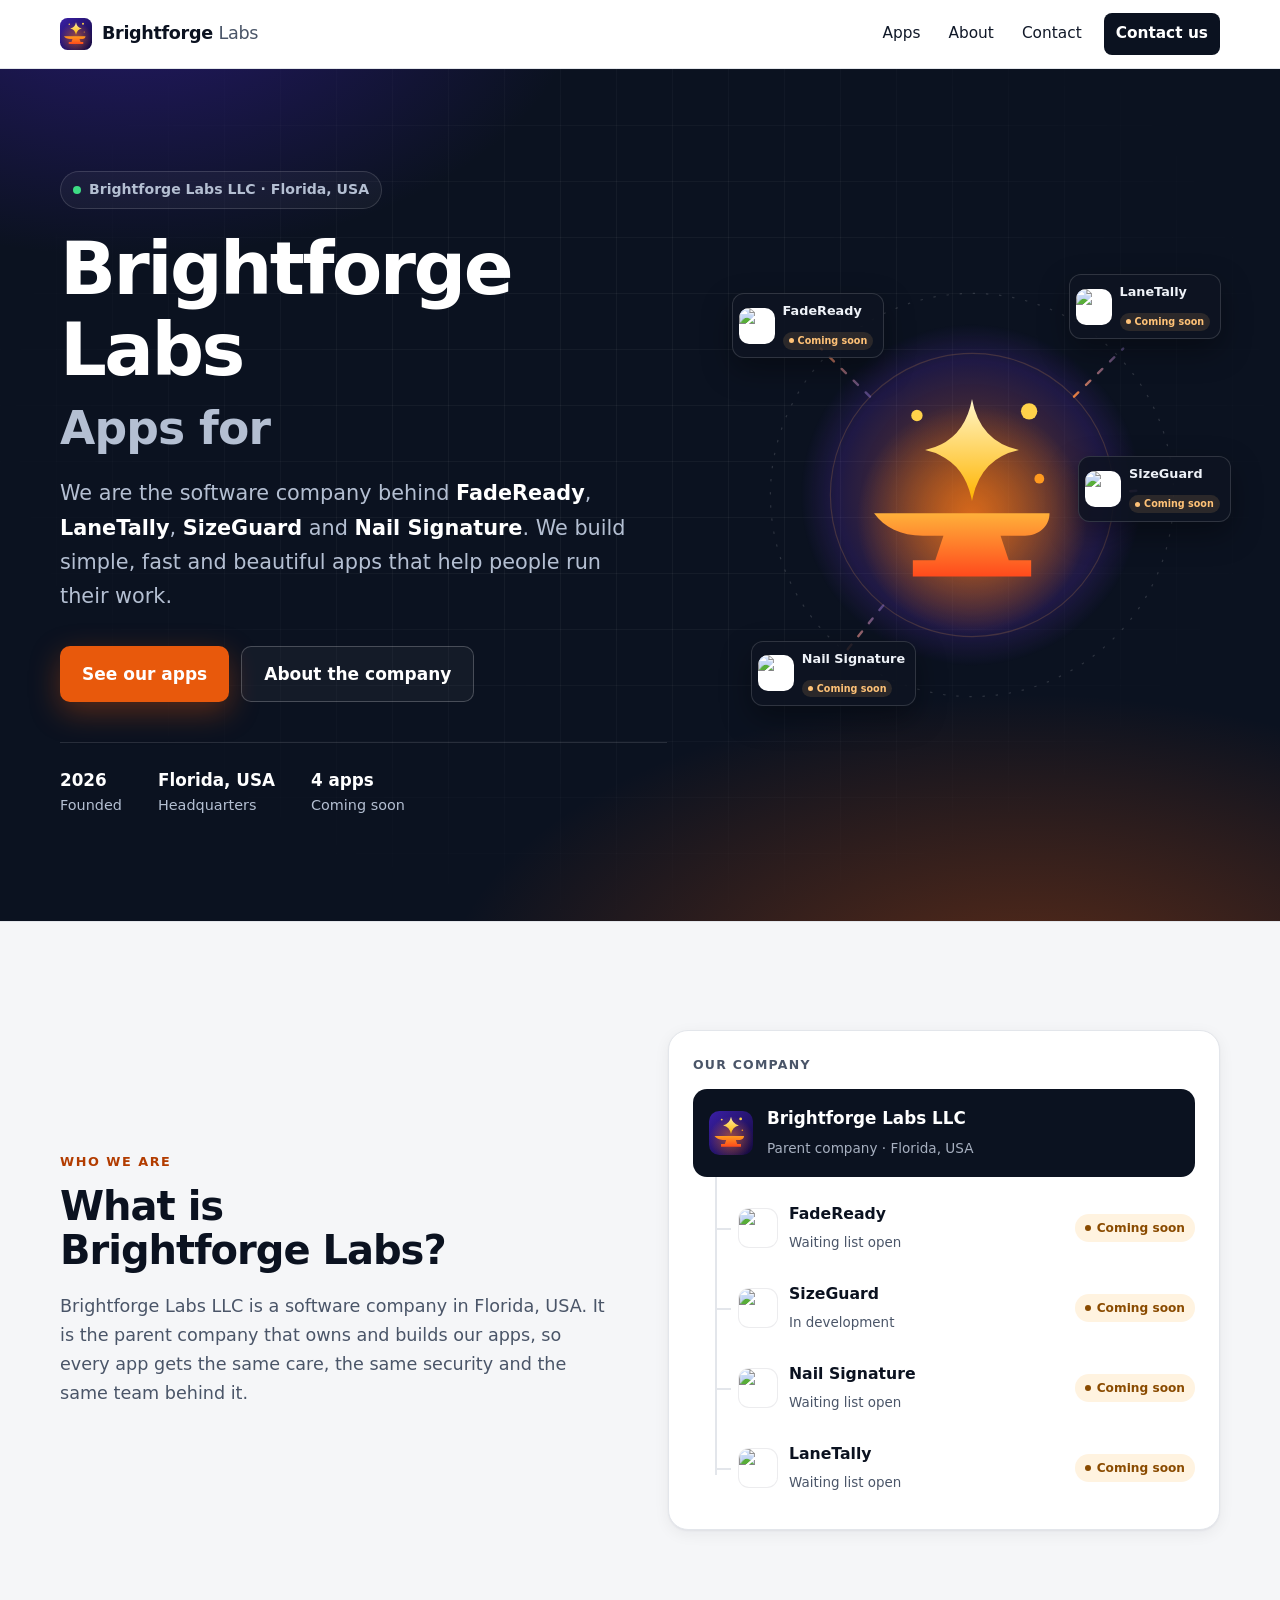
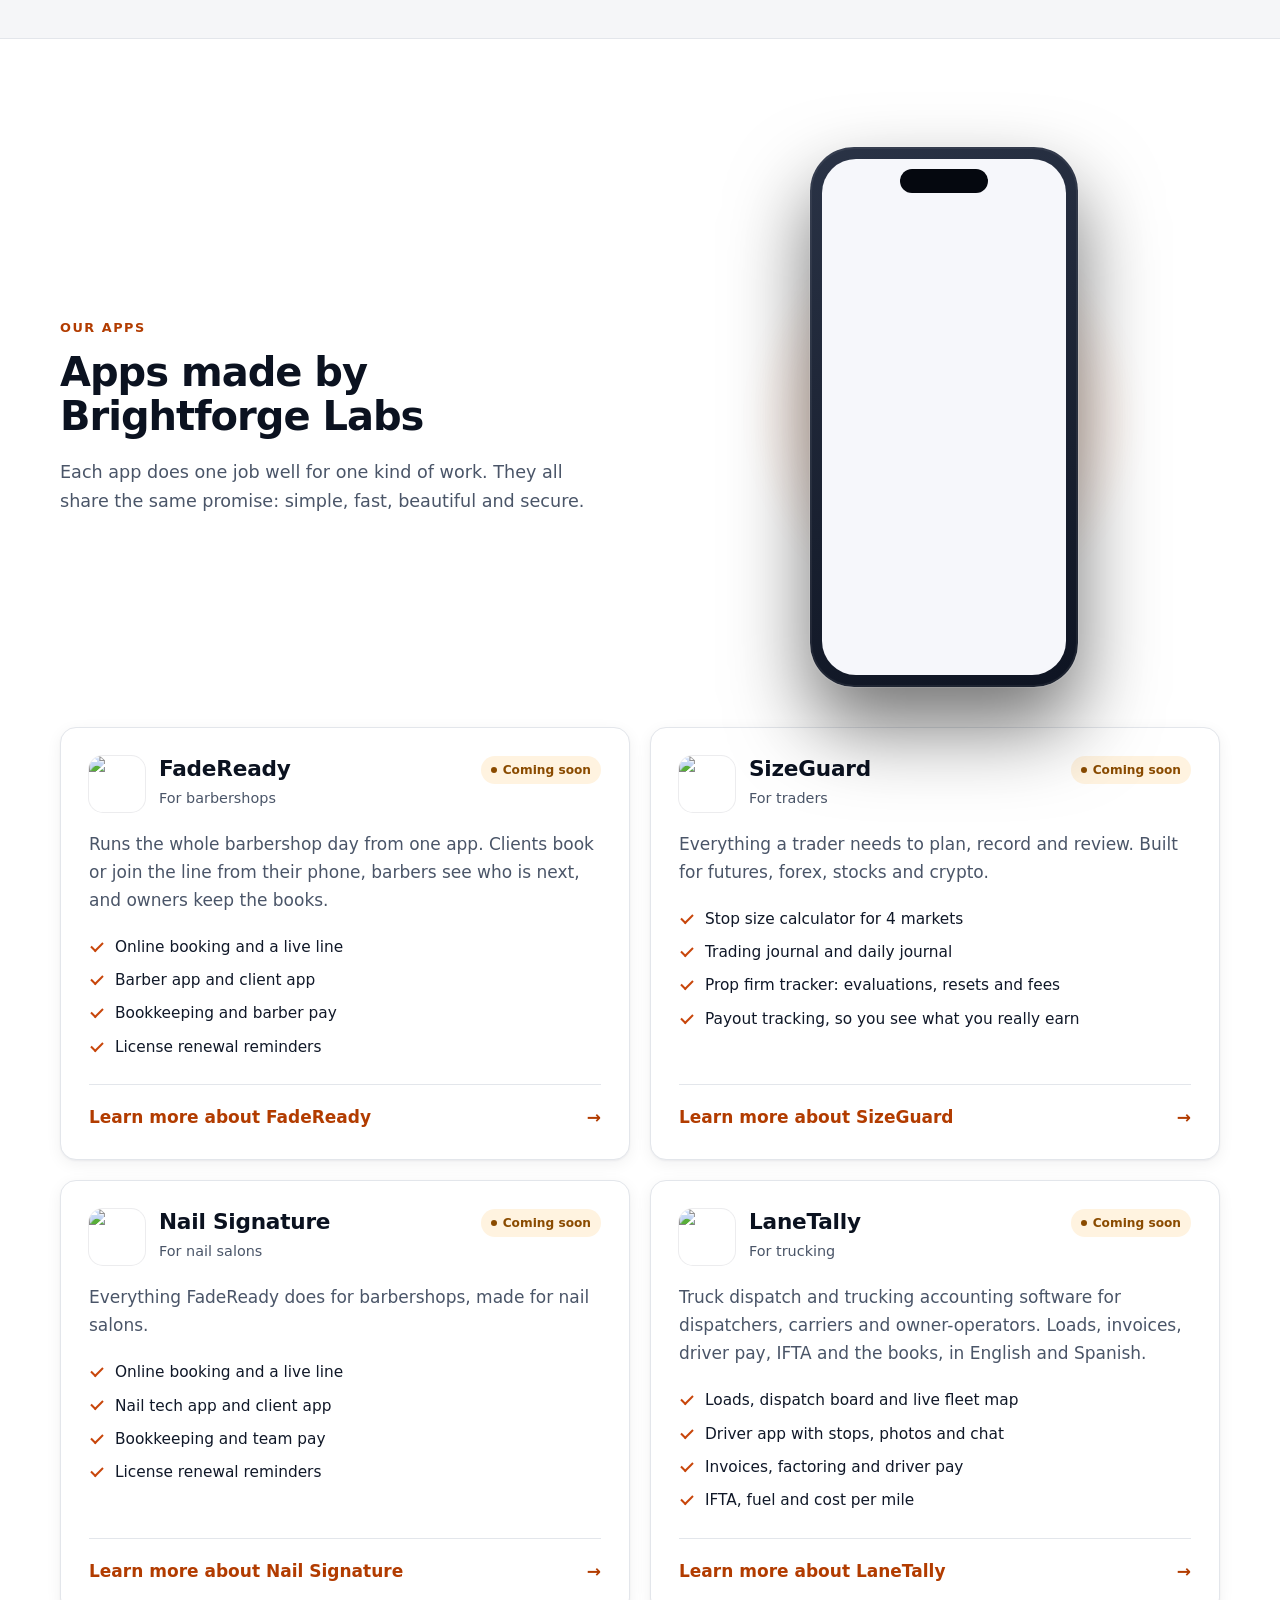
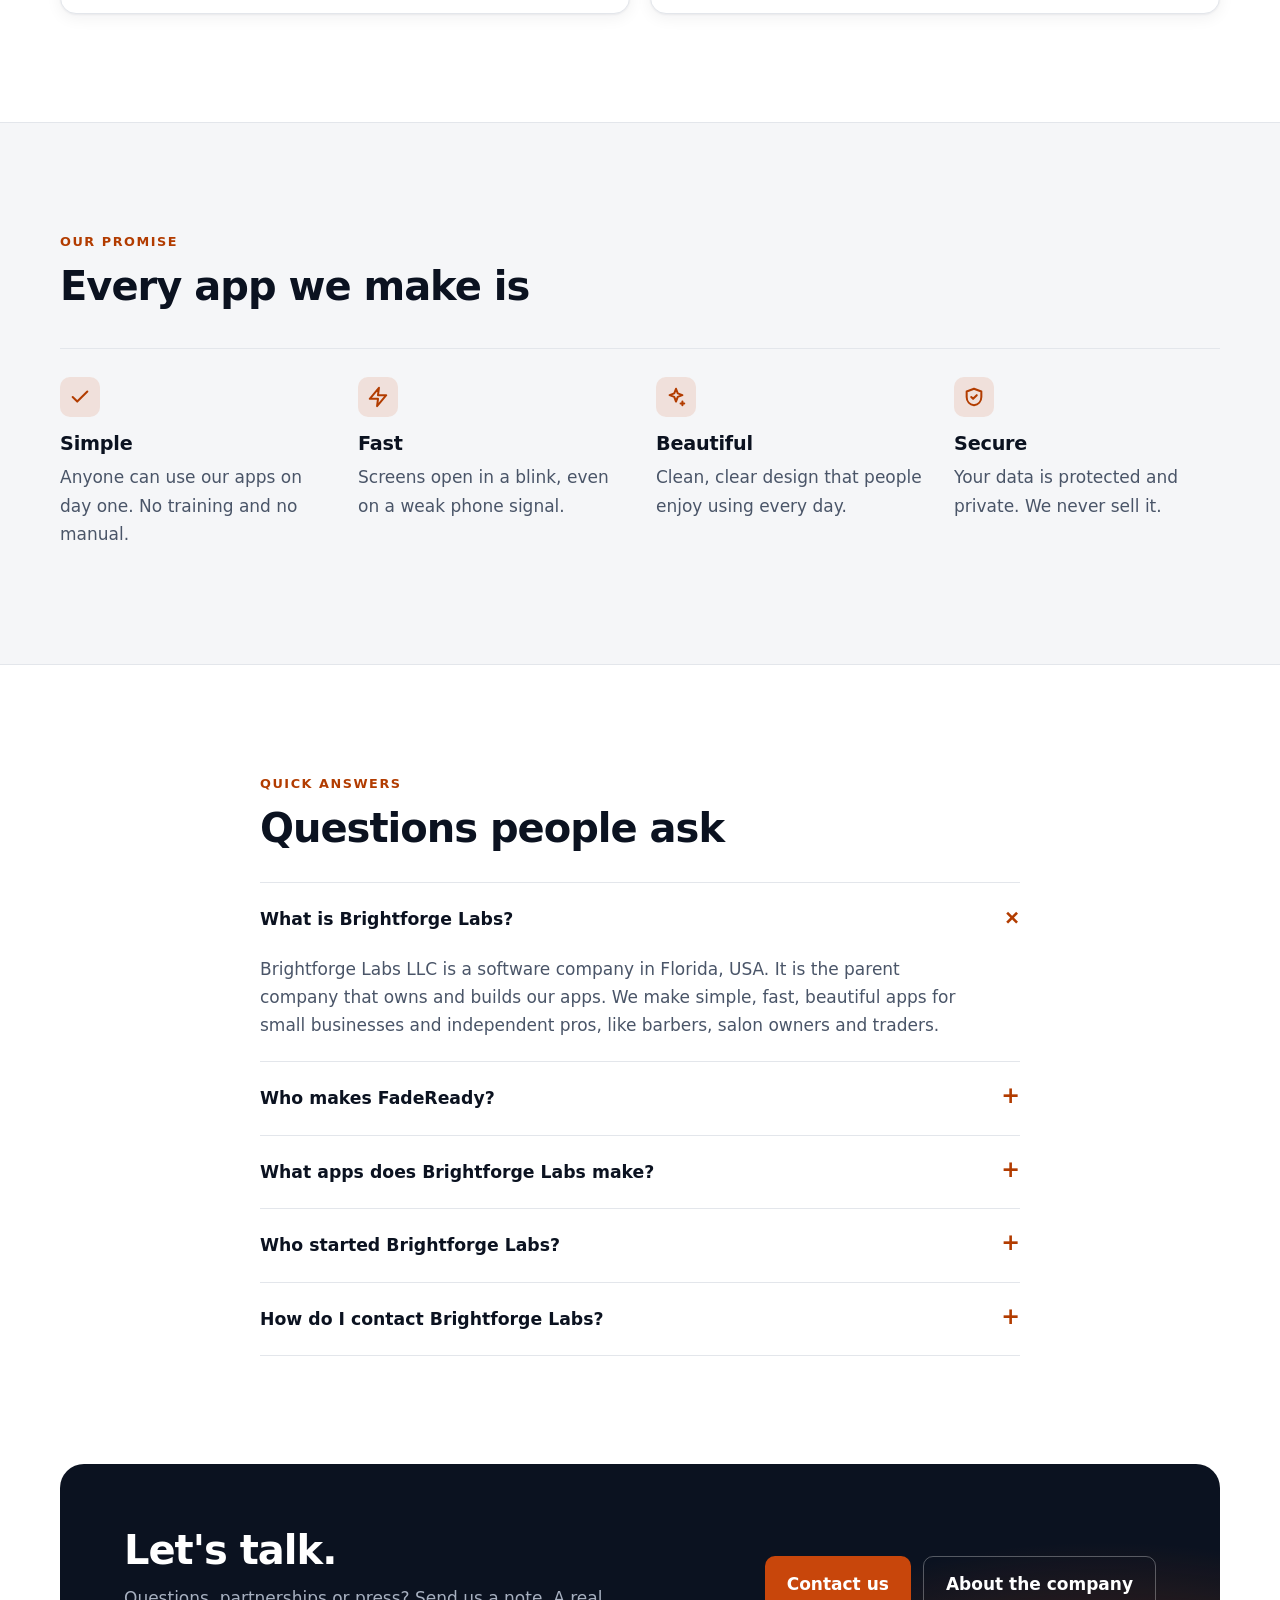
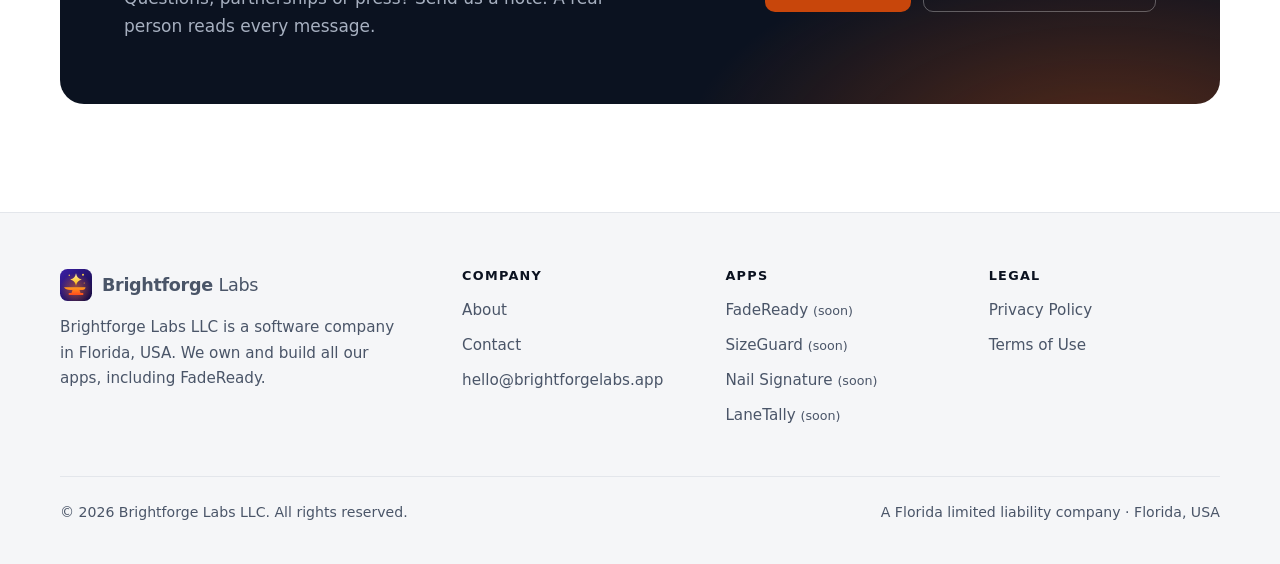
==== commit ef1e7914: "Clean homepage headline and matching app statuses everywhere The rotating words in the homepage head" ====
--- a/public/index.html
+++ b/public/index.html
@@ -27,8 +27,8 @@
 <meta name="twitter:title" content="Brightforge Labs: FadeReady, LaneTally, SizeGuard & Nail Signature apps">
 <meta name="twitter:description" content="Brightforge Labs LLC is the Florida software company behind FadeReady for barbershops, LaneTally for trucking, SizeGuard for traders and Nail Signature for nail salons: simple, fast, beautiful apps for small businesses and independent pros.">
 <meta name="twitter:image" content="https://brightforgelabs.app/og-image.jpg">
-<style>:root{--bg:#ffffff;--bg-2:#f5f6f8;--card:#ffffff;--ink:#0b1220;--text:#101828;--muted:#4a5568;--line:#e3e6eb;--accent:#c8460b;--accent-text:#b23c00;--on-accent:#ffffff;--band:#0b1220;--band-text:#e9edf3;--band-muted:#a7b0c0;--live:#067647;--live-bg:#e7f6ee;--soon:#8a4b00;--soon-bg:#fff3e0;--shadow:0 1px 2px rgba(16,24,40,.05),0 4px 16px rgba(16,24,40,.06);--radius:16px;color-scheme:light}@media (prefers-color-scheme:dark){:root:not([data-theme=light]){--bg:#0a0f1c;--bg-2:#0f1626;--card:#111a2c;--ink:#f3f5f9;--text:#e8ecf3;--muted:#a3adbf;--line:#1f2a40;--accent:#ff7a2e;--accent-text:#ff9a5c;--on-accent:#1a0b00;--band:#060a14;--live:#6ce0a6;--live-bg:#0f2f22;--soon:#ffc277;--soon-bg:#33220b;--shadow:0 1px 2px rgba(0,0,0,.4),0 6px 20px rgba(0,0,0,.3);color-scheme:dark}}:root[data-theme=dark]{--bg:#0a0f1c;--bg-2:#0f1626;--card:#111a2c;--ink:#f3f5f9;--text:#e8ecf3;--muted:#a3adbf;--line:#1f2a40;--accent:#ff7a2e;--accent-text:#ff9a5c;--on-accent:#1a0b00;--band:#060a14;--live:#6ce0a6;--live-bg:#0f2f22;--soon:#ffc277;--soon-bg:#33220b;--shadow:0 1px 2px rgba(0,0,0,.4),0 6px 20px rgba(0,0,0,.3);color-scheme:dark}*,*::before,*::after{box-sizing:border-box}html{-webkit-text-size-adjust:100%;scroll-behavior:smooth}body{margin:0;background:var(--bg);color:var(--text);font:400 1.0625rem/1.65 ui-sans-serif,system-ui,-apple-system,"Segoe UI",Roboto,"Helvetica Neue",Arial,sans-serif;-webkit-font-smoothing:antialiased}img,svg{display:block;max-width:100%}a{color:var(--accent-text);text-underline-offset:3px}:focus-visible{outline:3px solid var(--accent);outline-offset:3px;border-radius:6px}h1,h2,h3{color:var(--ink);line-height:1.1;letter-spacing:-.025em;margin:0 0 .5em;font-weight:700;text-wrap:balance}h1{font-size:clamp(2.4rem,5.6vw,4.1rem);letter-spacing:-.035em}h2{font-size:clamp(1.8rem,3.4vw,2.5rem)}h3{font-size:1.2rem;letter-spacing:-.01em}p{margin:0 0 1em}.wrap{width:min(1160px,100% - 40px);margin-inline:auto}.narrow{width:min(760px,100% - 40px);margin-inline:auto}.skip{position:absolute;left:-999px;top:8px;background:var(--card);color:var(--text);padding:8px 14px;border-radius:8px;z-index:9}.skip:focus{left:12px}.site-head{position:sticky;top:env(safe-area-inset-top,0px);z-index:5;background:color-mix(in srgb,var(--bg) 86%,transparent);backdrop-filter:saturate(1.4) blur(12px);-webkit-backdrop-filter:saturate(1.4) blur(12px);border-bottom:1px solid var(--line)}.site-head .wrap{display:flex;align-items:center;justify-content:space-between;gap:16px;min-height:68px}.brand{display:flex;align-items:center;gap:10px;color:var(--ink);text-decoration:none;font-weight:700;font-size:1.1rem;letter-spacing:-.02em;white-space:nowrap}.brand svg{width:32px;height:32px}.brand b{font-weight:500;color:var(--muted)}.nav{display:flex;align-items:center;gap:4px;margin:0;padding:0;list-style:none}.nav a{display:block;padding:8px 12px;border-radius:8px;color:var(--text);text-decoration:none;font-weight:500;font-size:.96rem}.nav a:hover{background:var(--bg-2)}.nav a[aria-current=page]{color:var(--accent-text)}.nav .nav-cta{background:var(--ink);color:var(--bg);margin-left:6px;font-weight:600}.nav .nav-cta:hover{background:var(--ink);opacity:.88}@media (max-width:600px){.brand span{display:none}.nav a{padding:8px 9px}.nav .nav-cta{display:none}}.btns{display:flex;flex-wrap:wrap;gap:12px}.btn{display:inline-flex;align-items:center;gap:8px;padding:13px 22px;border-radius:10px;font-weight:600;text-decoration:none;transition:transform .15s ease,background .15s,border-color .15s}.btn:active{transform:scale(.98)}.btn-primary{background:var(--accent);color:var(--on-accent)}.btn-primary:hover{background:color-mix(in srgb,var(--accent) 88%,#000)}.btn-line{color:var(--ink);border:1px solid var(--line);background:var(--card)}.btn-line:hover{border-color:var(--muted)}.hero{position:relative;overflow:hidden;padding:clamp(56px,9vw,112px) 0 clamp(56px,8vw,96px);border-bottom:1px solid var(--line);background:radial-gradient(700px 360px at 85% 0%,color-mix(in srgb,var(--accent) 10%,transparent),transparent 70%),var(--bg)}.hero .wrap{display:grid;grid-template-columns:1.1fr .9fr;gap:56px;align-items:center}.hero .wrap>*{min-width:0}@media (max-width:900px){.hero .wrap{grid-template-columns:1fr;gap:40px}}.eyebrow{display:inline-flex;align-items:center;gap:8px;font-size:.88rem;font-weight:600;color:var(--muted);margin-bottom:20px}.eyebrow i{width:8px;height:8px;border-radius:50%;background:var(--accent)}.lead{font-size:clamp(1.12rem,2vw,1.3rem);color:var(--muted);max-width:44ch;margin-bottom:32px}.accent{color:var(--accent-text)}.facts{display:flex;flex-wrap:wrap;gap:12px 36px;margin:40px 0 0;padding:24px 0 0;border-top:1px solid var(--line);list-style:none}.facts li{display:flex;flex-direction:column;font-size:.9rem;color:var(--muted)}.facts b{font-size:1.05rem;color:var(--ink);font-weight:600}.org{background:var(--card);border:1px solid var(--line);border-radius:20px;padding:24px;box-shadow:var(--shadow)}.org-cap{font-size:.78rem;font-weight:700;letter-spacing:.1em;text-transform:uppercase;color:var(--muted);margin:0 0 14px}.org-parent{display:flex;align-items:center;gap:14px;padding:16px;border-radius:14px;background:var(--band);color:var(--band-text)}.org-parent svg{width:44px;height:44px;flex:none}.org-parent strong{display:block;font-size:1.05rem;color:#fff}.org-parent span{font-size:.85rem;color:var(--band-muted)}.org-kids{list-style:none;margin:0;padding:14px 0 0 22px;position:relative;display:grid;gap:6px}.org-kids::before{content:"";position:absolute;left:22px;top:0;bottom:30px;width:2px;background:var(--line)}.org-kids li{position:relative;display:flex;align-items:center;gap:12px;padding:10px 0 10px 24px}.org-kids li::before{content:"";position:absolute;left:0;top:50%;width:16px;height:2px;background:var(--line)}.org-kids li>div{min-width:0}.org-kids .tile{width:38px;height:38px;border-radius:10px}.org-kids .tile svg{width:20px;height:20px}.org-kids b{display:block;color:var(--ink);font-size:.98rem;font-weight:600}.org-kids small{color:var(--muted);font-size:.84rem}.org-kids .pill{margin-left:auto}section{padding:clamp(64px,9vw,108px) 0}.alt{background:var(--bg-2);border-block:1px solid var(--line)}.kicker{display:block;font-size:.8rem;font-weight:700;letter-spacing:.12em;text-transform:uppercase;color:var(--accent-text);margin-bottom:12px}.intro{max-width:60ch;color:var(--muted);font-size:1.1rem;margin-bottom:0}.apps{display:grid;gap:20px;grid-template-columns:repeat(auto-fit,minmax(min(100%,440px),1fr));margin-top:40px}.app{display:flex;flex-direction:column;background:var(--card);border:1px solid var(--line);border-radius:var(--radius);padding:28px;box-shadow:var(--shadow);transition:border-color .2s,transform .2s}.app:hover{border-color:color-mix(in srgb,var(--accent) 40%,var(--line));transform:translateY(-2px)}.app-top{display:flex;align-items:center;gap:14px;margin-bottom:18px}.app-top>div{min-width:0}.tile{flex:none;width:56px;height:56px;border-radius:14px;display:grid;place-items:center;color:#fff}.tile svg{width:28px;height:28px}.t-fr{background:linear-gradient(135deg,#111827,#3a1fa6 60%,#ff6a1a)}.t-tr{background:linear-gradient(135deg,#0b0906,#3a2a10 55%,#e8b84a)}.t-sl{background:linear-gradient(135deg,#2b1630,#5a2f5f 55%,#c9a25a)}.app h3{margin:0 0 2px;font-size:1.35rem}.app .for{font-size:.9rem;color:var(--muted)}.pill{display:inline-flex;align-items:center;gap:6px;font-size:.76rem;font-weight:700;padding:4px 10px;border-radius:999px;white-space:nowrap}.pill::before{content:"";width:6px;height:6px;border-radius:50%;background:currentColor}.p-live{color:var(--live);background:var(--live-bg)}.p-soon{color:var(--soon);background:var(--soon-bg)}.app .pill{margin-left:auto;align-self:flex-start}.app p{color:var(--muted)}.feat{list-style:none;margin:4px 0 24px;padding:0;display:grid;gap:8px}.feat li{position:relative;padding-left:26px;font-size:.96rem}.feat li::before{content:"";position:absolute;left:2px;top:.45em;width:12px;height:7px;border-left:2px solid var(--accent);border-bottom:2px solid var(--accent);transform:rotate(-45deg)}.app .more{margin-top:auto;padding-top:18px;border-top:1px solid var(--line);font-weight:600;text-decoration:none;display:flex;justify-content:space-between;align-items:center}.app .more span{transition:transform .15s}.app .more:hover span{transform:translateX(4px)}.values{display:grid;grid-template-columns:repeat(auto-fit,minmax(min(100%,240px),1fr));gap:0 32px;margin-top:40px;border-top:1px solid var(--line)}.value{padding:28px 0 8px}.value .ico{width:40px;height:40px;border-radius:10px;display:grid;place-items:center;background:color-mix(in srgb,var(--accent) 12%,transparent);color:var(--accent-text);margin-bottom:16px}.value .ico svg{width:22px;height:22px}.value p{color:var(--muted);margin:0}.faq{margin-top:32px;border-top:1px solid var(--line)}.faq details{border-bottom:1px solid var(--line)}.faq summary{cursor:pointer;list-style:none;padding:22px 0;font-weight:600;font-size:1.08rem;color:var(--ink);display:flex;justify-content:space-between;gap:16px}.faq summary::-webkit-details-marker{display:none}.faq summary::after{content:"+";font-size:1.4rem;line-height:1;color:var(--accent-text);transition:transform .2s}.faq details[open] summary::after{transform:rotate(45deg)}.faq details p{color:var(--muted);padding-bottom:22px;margin:0;max-width:65ch}.band{background:radial-gradient(600px 300px at 90% 120%,rgba(232,89,12,.35),transparent 70%),var(--band);color:var(--band-text);border-radius:24px;padding:clamp(32px,6vw,64px);display:flex;flex-wrap:wrap;gap:24px 48px;align-items:center;justify-content:space-between}.band>div{min-width:0}.band h2{color:#fff;margin:0 0 .3em}.band p{color:var(--band-muted);margin:0;max-width:46ch}.band .btn-line{background:transparent;color:#fff;border-color:rgba(255,255,255,.3)}.page-hero{padding:clamp(56px,8vw,96px) 0 clamp(40px,6vw,64px);border-bottom:1px solid var(--line);background:radial-gradient(600px 300px at 90% 0%,color-mix(in srgb,var(--accent) 9%,transparent),transparent 70%),var(--bg)}.page-hero h1{font-size:clamp(2.2rem,5vw,3.4rem);max-width:20ch}.page-hero .lead{margin-bottom:0}.prose h2{font-size:1.5rem;margin-top:2em}.prose h3{margin-top:1.6em}.prose p,.prose li{color:var(--muted)}.prose strong{color:var(--text)}.prose ul{padding-left:1.2em}.prose li{margin-bottom:.4em}.facts-table{width:100%;border-collapse:collapse;margin-top:8px}.facts-table th,.facts-table td{text-align:left;padding:14px 0;border-bottom:1px solid var(--line);vertical-align:top}.facts-table th{width:38%;font-weight:600;color:var(--ink);padding-right:16px}.facts-table td{color:var(--muted)}.mail{display:inline-flex;align-items:center;gap:12px;font-size:clamp(1.2rem,4vw,1.7rem);font-weight:700;letter-spacing:-.02em;text-decoration:none;color:var(--ink);padding:18px 24px;border-radius:14px;border:1px solid var(--line);background:var(--card);box-shadow:var(--shadow);word-break:break-all}.mail:hover{border-color:var(--accent)}.mail svg{flex:none;width:26px;height:26px;color:var(--accent-text)}.site-foot{border-top:1px solid var(--line);padding:56px 0 40px;color:var(--muted);font-size:.95rem;background:var(--bg-2)}.foot-grid{display:grid;grid-template-columns:1.6fr repeat(3,1fr);gap:32px}@media (max-width:760px){.foot-grid{grid-template-columns:1fr 1fr}.foot-brand{grid-column:1/-1}}.foot-brand p{max-width:36ch;margin:14px 0 0}.site-foot h2{font-size:.8rem;font-weight:700;letter-spacing:.1em;text-transform:uppercase;color:var(--ink);margin:0 0 14px}.site-foot ul{list-style:none;margin:0;padding:0;display:grid;gap:10px}.site-foot a{color:var(--muted);text-decoration:none}.site-foot a:hover{color:var(--accent-text)}.foot-base{display:flex;flex-wrap:wrap;justify-content:space-between;gap:8px 24px;margin-top:48px;padding-top:24px;border-top:1px solid var(--line);font-size:.88rem}.foot-base p{margin:0}@keyframes up{from{transform:translateY(12px)}}.hero .wrap>*{animation:up .6s cubic-bezier(.2,.8,.2,1) both}.hero .wrap>:nth-child(2){animation-delay:.08s}@media (prefers-reduced-motion:reduce){*,*::before,*::after{animation:none!important;transition:none!important;scroll-behavior:auto!important}}@media (max-width:540px){.values{grid-template-columns:1fr 1fr;gap:0 20px}.value h3{font-size:1.05rem}.value p{font-size:.95rem}.org{padding:18px}.org-kids small{display:none}}.hero-live{--h-text:#eef2f8;--h-muted:#b4bfd2;background:radial-gradient(900px 480px at 80% 110%,rgba(232,89,12,.38),transparent 65%),radial-gradient(700px 420px at 10% -10%,rgba(58,31,166,.55),transparent 65%),#0b1220;color:var(--h-text);border-bottom:0;padding:clamp(56px,8vw,104px) 0 clamp(64px,8vw,104px);isolation:isolate}.hero-live::after{content:"";position:absolute;inset:0;z-index:-1;background-image:linear-gradient(rgba(255,255,255,.045) 1px,transparent 1px),linear-gradient(90deg,rgba(255,255,255,.045) 1px,transparent 1px);background-size:56px 56px;mask-image:radial-gradient(ellipse at 50% 40%,#000 30%,transparent 75%);-webkit-mask-image:radial-gradient(ellipse at 50% 40%,#000 30%,transparent 75%)}.embers{position:absolute;inset:0;width:100%;height:100%;z-index:-1;pointer-events:none}.hero-live .eyebrow{color:var(--h-muted);padding:6px 12px;border:1px solid rgba(255,255,255,.14);border-radius:999px;background:rgba(255,255,255,.04)}.hero-live .eyebrow i{background:#3ddc84;box-shadow:0 0 0 0 rgba(61,220,132,.6);animation:ping 2s ease-out infinite}.hero-live h1{color:#fff;font-size:clamp(2.6rem,6.4vw,4.6rem);margin-bottom:.3em}.hero-live h1 .sub{display:block;font-size:.62em;font-weight:600;color:var(--h-muted);letter-spacing:-.02em;margin-top:.25em}.rot{display:inline-grid;vertical-align:bottom;height:1.15em;overflow:hidden}.rot>span{grid-area:1/1;background:linear-gradient(100deg,#ffd166,#ff8a3d 45%,#ff5c8a);-webkit-background-clip:text;background-clip:text;color:transparent;animation:rot 16s cubic-bezier(.7,0,.3,1) infinite;opacity:0}.rot>span:nth-child(2){animation-delay:4s}.rot>span:nth-child(3){animation-delay:8s}.rot>span:nth-child(4){animation-delay:12s}.hero-live .lead{color:var(--h-muted)}.hero-live .lead b{color:#fff;font-weight:600}.hero-live .btn-line{background:rgba(255,255,255,.04);color:#fff;border-color:rgba(255,255,255,.22)}.hero-live .btn-line:hover{border-color:rgba(255,255,255,.5)}.hero-live .btn-primary{background:#e8590c;color:#fff;box-shadow:0 10px 30px rgba(232,89,12,.35)}.hero-live .btn-primary:hover{background:#ff6a1a}.hero-live .facts{border-color:rgba(255,255,255,.12)}.hero-live .facts li{color:var(--h-muted)}.hero-live .facts b{color:#fff}.sr{position:absolute;width:1px;height:1px;overflow:hidden;clip:rect(0 0 0 0);white-space:nowrap}.stage{position:relative;display:grid;place-items:center;min-height:540px}.stage::before{content:"";position:absolute;width:420px;height:420px;max-width:100%;border-radius:50%;background:radial-gradient(circle,rgba(232,89,12,.35),transparent 65%);filter:blur(10px)}.phone{position:relative;width:268px;height:540px;border-radius:44px;padding:12px;background:linear-gradient(160deg,#2a3346,#0e1422);box-shadow:0 0 0 1px rgba(255,255,255,.12),0 40px 80px rgba(0,0,0,.55),inset 0 0 0 2px rgba(255,255,255,.06);animation:bob 7s ease-in-out infinite}.phone::before{content:"";position:absolute;top:22px;left:50%;width:88px;height:24px;margin-left:-44px;border-radius:14px;background:#05080f;z-index:3}.screen{position:relative;height:100%;border-radius:34px;overflow:hidden;background:#f6f7fb;color:#101828;font-size:13px;line-height:1.35}.scr{position:absolute;inset:0;padding:52px 16px 16px;display:flex;flex-direction:column;gap:10px;opacity:0;transform:translateX(24px);animation:scr 16s ease-in-out infinite}.scr:nth-child(2){animation-delay:4s}.scr:nth-child(3){animation-delay:8s}.scr:nth-child(4){animation-delay:12s}.scr-head{display:flex;align-items:center;gap:8px;font-weight:700;font-size:15px}.scr-head .dot{width:28px;height:28px;border-radius:8px;display:grid;place-items:center;color:#fff}.scr-head .dot svg{width:16px;height:16px}.scr-head small{display:block;font-weight:500;color:#5b6475;font-size:11px}.scr-card{background:#fff;border-radius:14px;padding:12px;box-shadow:0 1px 2px rgba(16,24,40,.06),0 2px 8px rgba(16,24,40,.06)}.scr-card h4{margin:0 0 8px;font-size:11px;letter-spacing:.06em;text-transform:uppercase;color:#5b6475}.row{display:flex;align-items:center;gap:8px;padding:6px 0;border-top:1px solid #eef0f4}.row:first-of-type{border-top:0}.row .av{width:24px;height:24px;border-radius:50%;flex:none;display:grid;place-items:center;font-size:10px;font-weight:700;color:#fff}.row .grow{flex:1;min-width:0}.row small{color:#5b6475;font-size:11px}.tag-now{font-size:10px;font-weight:700;color:#067647;background:#e7f6ee;padding:2px 7px;border-radius:999px}.big{font-size:26px;font-weight:800;letter-spacing:-.02em}.mkts{display:flex;gap:6px}.mkts span{flex:1;text-align:center;font-size:11px;font-weight:600;padding:6px 0;border-radius:8px;background:#eef0f4;color:#344054}.mkts span.on{background:#0f766e;color:#fff}.bar{height:6px;border-radius:6px;background:#eef0f4;overflow:hidden}.bar i{display:block;height:100%;width:62%;border-radius:6px;background:linear-gradient(90deg,#0f766e,#22c55e);animation:grow 4s ease-in-out infinite alternate}.kv{display:flex;justify-content:space-between;font-size:12px;padding:4px 0}.kv b{font-variant-numeric:tabular-nums}.pos{color:#067647}.neg{color:#b42318}.slot{display:flex;gap:8px;align-items:center;padding:7px 0;border-top:1px solid #eef0f4}.slot:first-of-type{border-top:0}.slot time{font-size:11px;font-weight:700;color:#9d174d;width:42px;font-variant-numeric:tabular-nums}.pulse{animation:glow 2.4s ease-in-out infinite}@media (max-width:900px){.stage{min-height:0;padding-top:8px}.phone{width:240px;height:480px}}@keyframes ping{0%{box-shadow:0 0 0 0 rgba(61,220,132,.6)}100%{box-shadow:0 0 0 10px rgba(61,220,132,0)}}@keyframes rot{0%{opacity:0;transform:translateY(60%)}4%,22%{opacity:1;transform:none}26%,100%{opacity:0;transform:translateY(-60%)}}@keyframes scr{0%{opacity:0;transform:translateX(24px)}4%,22%{opacity:1;transform:none}26%,100%{opacity:0;transform:translateX(-24px)}}@keyframes bob{50%{transform:translateY(-10px) rotate(-1deg)}}@keyframes grow{from{width:38%}to{width:78%}}@keyframes glow{50%{background:#fff4ec}}@media (prefers-reduced-motion:reduce){.rot>span:first-child,.scr:first-child{opacity:1;transform:none}}.split{display:grid;grid-template-columns:1fr 1fr;gap:56px;align-items:center}.split>*{min-width:0}@media (max-width:900px){.split{grid-template-columns:1fr;gap:32px}}.forge{position:relative;width:min(100%,480px);aspect-ratio:1;margin-inline:auto}.halo{position:absolute;inset:14%;border-radius:50%;background:radial-gradient(circle,rgba(255,122,26,.42),rgba(124,58,237,.18) 55%,transparent 70%);animation:breathe 4.8s ease-in-out infinite}.emblem{position:relative;width:100%;height:100%;overflow:visible}.ring{transform-origin:200px 200px;animation:turn 80s linear infinite}.links path{animation:flow 1.6s linear infinite}.heat{transform-box:fill-box;transform-origin:center;animation:breathe 2.4s ease-in-out infinite}.star{transform-box:fill-box;transform-origin:50% 100%;animation:strike 2.4s cubic-bezier(.5,0,.2,1) infinite}.flash{transform-box:fill-box;transform-origin:center;opacity:0;animation:flash 2.4s ease-out infinite}.tw{animation:twinkle 2.4s ease-in-out infinite}.t2{animation-delay:.8s}.t3{animation-delay:1.6s}.emitter{position:absolute;left:50%;top:51%;width:1px;height:1px}.orb{position:absolute;display:flex;align-items:center;gap:10px;padding:10px 14px 10px 10px;border-radius:14px;background:rgba(14,20,34,.88);border:1px solid rgba(255,255,255,.14);box-shadow:0 12px 30px rgba(0,0,0,.35);color:#fff;animation:bob 6s ease-in-out infinite;white-space:nowrap}.orb .tile{width:36px;height:36px;border-radius:10px}.orb .tile svg{width:19px;height:19px}.orb b{display:block;font-size:.92rem;font-weight:600;margin-bottom:3px}.orb .pill{font-size:.68rem;padding:2px 8px}.orb .p-live{color:#6ce0a6;background:rgba(108,224,166,.12)}.orb .p-soon{color:#ffc277;background:rgba(255,194,119,.12)}.o1{left:0;top:8%}.o2{right:-4%;top:42%;animation-delay:-2s}.o3{left:4%;bottom:6%;animation-delay:-4s}.o4{right:-2%;top:4%;animation-delay:-3s}@media (max-width:900px){.forge{width:min(100%,400px)}.o2{right:0}}@media (max-width:420px){.orb{padding:7px 10px 7px 7px;gap:8px}.orb .tile{width:28px;height:28px}.orb .tile svg{width:15px;height:15px}.orb b{font-size:.8rem}}.apps-head{align-items:center}.apps-head .stage{min-height:0}@keyframes breathe{50%{opacity:.7;transform:scale(1.06)}}@keyframes turn{to{transform:rotate(360deg)}}@keyframes flow{to{stroke-dashoffset:-28}}@keyframes strike{0%,70%,100%{transform:translateY(0) scale(1)}80%{transform:translateY(-6%) scale(1.08)}86%{transform:translateY(3%) scale(.94)}}@keyframes flash{0%,84%{opacity:0;transform:scale(.4)}86%{opacity:1;transform:scale(.6)}100%{opacity:0;transform:scale(2.6)}}@keyframes twinkle{50%{opacity:.25}}@media (prefers-reduced-motion:reduce){.flash{display:none}}.logo{object-fit:cover;background:#fff;box-shadow:0 0 0 1px rgba(15,23,42,.08)}.hero-logo{display:block;width:72px;height:72px;border-radius:18px;margin-bottom:18px}a.orb{color:inherit;text-decoration:none;cursor:pointer;transition:border-color .2s,background .2s,box-shadow .2s}a.orb:hover,a.orb:focus-visible{border-color:rgba(255,170,80,.6);background:rgba(24,30,48,.95);box-shadow:0 14px 34px rgba(0,0,0,.35),0 0 0 3px rgba(255,138,61,.25)}a.orb:focus-visible{outline:2px solid #ffb03a;outline-offset:3px}@media (prefers-reduced-motion:no-preference){html{scroll-behavior:smooth}.app:target,.app.spot{animation:spot 1.8s ease-out}}.app{scroll-margin-top:96px}@keyframes spot{0%,35%{box-shadow:0 0 0 3px var(--accent),0 18px 40px color-mix(in srgb,var(--accent) 22%,transparent)}100%{box-shadow:0 0 0 0 transparent}}a.orb{touch-action:manipulation}a.orb::before{content:"";position:absolute;inset:-14px -8px}a.orb:hover,a.orb:focus,a.orb:active{animation-play-state:paused}.orb{padding:6px 10px 6px 6px;gap:8px;border-radius:12px}.orb b{font-size:.8rem;margin-bottom:2px}.orb .pill{font-size:.6rem;padding:1px 6px;gap:4px}.orb .pill::before{width:5px;height:5px}@media (max-width:420px){.orb{padding:5px 8px 5px 5px;gap:6px}.orb b{font-size:.72rem}.orb .pill{font-size:.56rem;padding:0 5px}}@media (max-width:900px) and (min-width:561px){.o1{left:-20%}.o2{right:-24%;top:46%}.o3{left:-16%}.o4{right:-20%}}@media (max-width:560px){.o2{right:-3%;top:60%}.o4{right:-3%}.o1{left:-2%}}</style>
-<script type="application/ld+json">{"@context":"https://schema.org","@graph":[{"@type":"Organization","@id":"https://brightforgelabs.app/#organization","name":"Brightforge Labs","legalName":"Brightforge Labs LLC","alternateName":["Brightforge Labs LLC","Brightforge"],"url":"https://brightforgelabs.app/","logo":{"@type":"ImageObject","@id":"https://brightforgelabs.app/#logo","url":"https://brightforgelabs.app/icons/logo-square-512.png","width":512,"height":512,"caption":"Brightforge Labs"},"image":{"@id":"https://brightforgelabs.app/#logo"},"description":"Brightforge Labs LLC is the Florida software company behind FadeReady for barbershops, LaneTally for trucking, SizeGuard for traders and Nail Signature for nail salons: simple, fast, beautiful apps for small businesses and independent pros.","slogan":"Bright ideas, forged into real apps.","email":"hello@brightforgelabs.app","foundingDate":"2026-10-24","founder":{"@type":"Person","name":"Idael Fonseca Hidalgo"},"address":{"@type":"PostalAddress","addressRegion":"FL","addressCountry":"US"},"contactPoint":{"@type":"ContactPoint","contactType":"customer support","email":"hello@brightforgelabs.app","availableLanguage":["English"]},"knowsAbout":["Trucking dispatch software","Carrier management software","Mobile apps","Software for small businesses","Barbershop booking software","Salon software","Trading tools","Position size and stop size calculators","Trading journals","Prop firm expense and payout tracking"],"brand":[{"@type":"Brand","name":"FadeReady","url":"https://fadeready.com/"},{"@type":"Brand","name":"SizeGuard","url":"https://sizeguard.com/"},{"@type":"Brand","name":"Nail Signature","url":"https://nailsignature.com/"},{"@type":"Brand","name":"LaneTally","url":"https://lanetally.com/"}],"sameAs":[]},{"@type":"WebSite","@id":"https://brightforgelabs.app/#website","url":"https://brightforgelabs.app/","name":"Brightforge Labs","publisher":{"@id":"https://brightforgelabs.app/#organization"},"inLanguage":"en-US"},{"@type":"WebPage","@id":"https://brightforgelabs.app/#webpage","url":"https://brightforgelabs.app/","name":"Brightforge Labs: FadeReady, LaneTally, SizeGuard & Nail Signature apps","description":"Brightforge Labs LLC is the Florida software company behind FadeReady for barbershops, LaneTally for trucking, SizeGuard for traders and Nail Signature for nail salons: simple, fast, beautiful apps for small businesses and independent pros.","isPartOf":{"@id":"https://brightforgelabs.app/#website"},"about":{"@id":"https://brightforgelabs.app/#organization"},"inLanguage":"en-US","dateModified":"2026-10-31"},{"@type":"SoftwareApplication","@id":"https://brightforgelabs.app/#fadeready","name":"FadeReady","url":"https://fadeready.com/","applicationCategory":"BusinessApplication","description":"FadeReady is an app for barbershops: online booking, a live line (queue), apps for barbers and clients, bookkeeping, and license renewal reminders.","author":{"@id":"https://brightforgelabs.app/#organization"},"publisher":{"@id":"https://brightforgelabs.app/#organization"}},{"@type":"FAQPage","@id":"https://brightforgelabs.app/#faq","mainEntity":[{"@type":"Question","name":"What is Brightforge Labs?","acceptedAnswer":{"@type":"Answer","text":"Brightforge Labs LLC is a software company in Florida, USA. It is the parent company that owns and builds our apps. We make simple, fast, beautiful apps for small businesses and independent pros, like barbers, salon owners and traders."}},{"@type":"Question","name":"Who makes FadeReady?","acceptedAnswer":{"@type":"Answer","text":"FadeReady is made by Brightforge Labs. FadeReady is an app for barbershops. It handles booking, the live line, barber and client apps, bookkeeping, and license renewals. FadeReady and fadeready.com are owned and run by Brightforge Labs LLC."}},{"@type":"Question","name":"What apps does Brightforge Labs make?","acceptedAnswer":{"@type":"Answer","text":"All four are coming soon: FadeReady for barbershops and LaneTally, truck dispatch and trucking accounting software, both with waiting lists open, plus SizeGuard, a trading toolkit with a stop size calculator for futures, forex, stocks and crypto, a trading journal, a daily journal and a prop firm tracker; and Nail Signature, an app for nail salons that does everything FadeReady does (nailsignature.com)."}},{"@type":"Question","name":"Who started Brightforge Labs?","acceptedAnswer":{"@type":"Answer","text":"Brightforge Labs was started in 2026 by Idael Fonseca Hidalgo."}},{"@type":"Question","name":"How do I contact Brightforge Labs?","acceptedAnswer":{"@type":"Answer","text":"Email us at hello@brightforgelabs.app. We read every message."}}]}]}</script>
+<style>:root{--bg:#ffffff;--bg-2:#f5f6f8;--card:#ffffff;--ink:#0b1220;--text:#101828;--muted:#4a5568;--line:#e3e6eb;--accent:#c8460b;--accent-text:#b23c00;--on-accent:#ffffff;--band:#0b1220;--band-text:#e9edf3;--band-muted:#a7b0c0;--live:#067647;--live-bg:#e7f6ee;--soon:#8a4b00;--soon-bg:#fff3e0;--shadow:0 1px 2px rgba(16,24,40,.05),0 4px 16px rgba(16,24,40,.06);--radius:16px;color-scheme:light}@media (prefers-color-scheme:dark){:root:not([data-theme=light]){--bg:#0a0f1c;--bg-2:#0f1626;--card:#111a2c;--ink:#f3f5f9;--text:#e8ecf3;--muted:#a3adbf;--line:#1f2a40;--accent:#ff7a2e;--accent-text:#ff9a5c;--on-accent:#1a0b00;--band:#060a14;--live:#6ce0a6;--live-bg:#0f2f22;--soon:#ffc277;--soon-bg:#33220b;--shadow:0 1px 2px rgba(0,0,0,.4),0 6px 20px rgba(0,0,0,.3);color-scheme:dark}}:root[data-theme=dark]{--bg:#0a0f1c;--bg-2:#0f1626;--card:#111a2c;--ink:#f3f5f9;--text:#e8ecf3;--muted:#a3adbf;--line:#1f2a40;--accent:#ff7a2e;--accent-text:#ff9a5c;--on-accent:#1a0b00;--band:#060a14;--live:#6ce0a6;--live-bg:#0f2f22;--soon:#ffc277;--soon-bg:#33220b;--shadow:0 1px 2px rgba(0,0,0,.4),0 6px 20px rgba(0,0,0,.3);color-scheme:dark}*,*::before,*::after{box-sizing:border-box}html{-webkit-text-size-adjust:100%;scroll-behavior:smooth}body{margin:0;background:var(--bg);color:var(--text);font:400 1.0625rem/1.65 ui-sans-serif,system-ui,-apple-system,"Segoe UI",Roboto,"Helvetica Neue",Arial,sans-serif;-webkit-font-smoothing:antialiased}img,svg{display:block;max-width:100%}a{color:var(--accent-text);text-underline-offset:3px}:focus-visible{outline:3px solid var(--accent);outline-offset:3px;border-radius:6px}h1,h2,h3{color:var(--ink);line-height:1.1;letter-spacing:-.025em;margin:0 0 .5em;font-weight:700;text-wrap:balance}h1{font-size:clamp(2.4rem,5.6vw,4.1rem);letter-spacing:-.035em}h2{font-size:clamp(1.8rem,3.4vw,2.5rem)}h3{font-size:1.2rem;letter-spacing:-.01em}p{margin:0 0 1em}.wrap{width:min(1160px,100% - 40px);margin-inline:auto}.narrow{width:min(760px,100% - 40px);margin-inline:auto}.skip{position:absolute;left:-999px;top:8px;background:var(--card);color:var(--text);padding:8px 14px;border-radius:8px;z-index:9}.skip:focus{left:12px}.site-head{position:sticky;top:env(safe-area-inset-top,0px);z-index:5;background:color-mix(in srgb,var(--bg) 86%,transparent);backdrop-filter:saturate(1.4) blur(12px);-webkit-backdrop-filter:saturate(1.4) blur(12px);border-bottom:1px solid var(--line)}.site-head .wrap{display:flex;align-items:center;justify-content:space-between;gap:16px;min-height:68px}.brand{display:flex;align-items:center;gap:10px;color:var(--ink);text-decoration:none;font-weight:700;font-size:1.1rem;letter-spacing:-.02em;white-space:nowrap}.brand svg{width:32px;height:32px}.brand b{font-weight:500;color:var(--muted)}.nav{display:flex;align-items:center;gap:4px;margin:0;padding:0;list-style:none}.nav a{display:block;padding:8px 12px;border-radius:8px;color:var(--text);text-decoration:none;font-weight:500;font-size:.96rem}.nav a:hover{background:var(--bg-2)}.nav a[aria-current=page]{color:var(--accent-text)}.nav .nav-cta{background:var(--ink);color:var(--bg);margin-left:6px;font-weight:600}.nav .nav-cta:hover{background:var(--ink);opacity:.88}@media (max-width:600px){.brand span{display:none}.nav a{padding:8px 9px}.nav .nav-cta{display:none}}.btns{display:flex;flex-wrap:wrap;gap:12px}.btn{display:inline-flex;align-items:center;gap:8px;padding:13px 22px;border-radius:10px;font-weight:600;text-decoration:none;transition:transform .15s ease,background .15s,border-color .15s}.btn:active{transform:scale(.98)}.btn-primary{background:var(--accent);color:var(--on-accent)}.btn-primary:hover{background:color-mix(in srgb,var(--accent) 88%,#000)}.btn-line{color:var(--ink);border:1px solid var(--line);background:var(--card)}.btn-line:hover{border-color:var(--muted)}.hero{position:relative;overflow:hidden;padding:clamp(56px,9vw,112px) 0 clamp(56px,8vw,96px);border-bottom:1px solid var(--line);background:radial-gradient(700px 360px at 85% 0%,color-mix(in srgb,var(--accent) 10%,transparent),transparent 70%),var(--bg)}.hero .wrap{display:grid;grid-template-columns:1.1fr .9fr;gap:56px;align-items:center}.hero .wrap>*{min-width:0}@media (max-width:900px){.hero .wrap{grid-template-columns:1fr;gap:40px}}.eyebrow{display:inline-flex;align-items:center;gap:8px;font-size:.88rem;font-weight:600;color:var(--muted);margin-bottom:20px}.eyebrow i{width:8px;height:8px;border-radius:50%;background:var(--accent)}.lead{font-size:clamp(1.12rem,2vw,1.3rem);color:var(--muted);max-width:44ch;margin-bottom:32px}.accent{color:var(--accent-text)}.facts{display:flex;flex-wrap:wrap;gap:12px 36px;margin:40px 0 0;padding:24px 0 0;border-top:1px solid var(--line);list-style:none}.facts li{display:flex;flex-direction:column;font-size:.9rem;color:var(--muted)}.facts b{font-size:1.05rem;color:var(--ink);font-weight:600}.org{background:var(--card);border:1px solid var(--line);border-radius:20px;padding:24px;box-shadow:var(--shadow)}.org-cap{font-size:.78rem;font-weight:700;letter-spacing:.1em;text-transform:uppercase;color:var(--muted);margin:0 0 14px}.org-parent{display:flex;align-items:center;gap:14px;padding:16px;border-radius:14px;background:var(--band);color:var(--band-text)}.org-parent svg{width:44px;height:44px;flex:none}.org-parent strong{display:block;font-size:1.05rem;color:#fff}.org-parent span{font-size:.85rem;color:var(--band-muted)}.org-kids{list-style:none;margin:0;padding:14px 0 0 22px;position:relative;display:grid;gap:6px}.org-kids::before{content:"";position:absolute;left:22px;top:0;bottom:30px;width:2px;background:var(--line)}.org-kids li{position:relative;display:flex;align-items:center;gap:12px;padding:10px 0 10px 24px}.org-kids li::before{content:"";position:absolute;left:0;top:50%;width:16px;height:2px;background:var(--line)}.org-kids li>div{min-width:0}.org-kids .tile{width:38px;height:38px;border-radius:10px}.org-kids .tile svg{width:20px;height:20px}.org-kids b{display:block;color:var(--ink);font-size:.98rem;font-weight:600}.org-kids small{color:var(--muted);font-size:.84rem}.org-kids .pill{margin-left:auto}section{padding:clamp(64px,9vw,108px) 0}.alt{background:var(--bg-2);border-block:1px solid var(--line)}.kicker{display:block;font-size:.8rem;font-weight:700;letter-spacing:.12em;text-transform:uppercase;color:var(--accent-text);margin-bottom:12px}.intro{max-width:60ch;color:var(--muted);font-size:1.1rem;margin-bottom:0}.apps{display:grid;gap:20px;grid-template-columns:repeat(auto-fit,minmax(min(100%,440px),1fr));margin-top:40px}.app{display:flex;flex-direction:column;background:var(--card);border:1px solid var(--line);border-radius:var(--radius);padding:28px;box-shadow:var(--shadow);transition:border-color .2s,transform .2s}.app:hover{border-color:color-mix(in srgb,var(--accent) 40%,var(--line));transform:translateY(-2px)}.app-top{display:flex;align-items:center;gap:14px;margin-bottom:18px}.app-top>div{min-width:0}.tile{flex:none;width:56px;height:56px;border-radius:14px;display:grid;place-items:center;color:#fff}.tile svg{width:28px;height:28px}.t-fr{background:linear-gradient(135deg,#111827,#3a1fa6 60%,#ff6a1a)}.t-tr{background:linear-gradient(135deg,#0b0906,#3a2a10 55%,#e8b84a)}.t-sl{background:linear-gradient(135deg,#2b1630,#5a2f5f 55%,#c9a25a)}.app h3{margin:0 0 2px;font-size:1.35rem}.app .for{font-size:.9rem;color:var(--muted)}.pill{display:inline-flex;align-items:center;gap:6px;font-size:.76rem;font-weight:700;padding:4px 10px;border-radius:999px;white-space:nowrap}.pill::before{content:"";width:6px;height:6px;border-radius:50%;background:currentColor}.p-live{color:var(--live);background:var(--live-bg)}.p-soon{color:var(--soon);background:var(--soon-bg)}.app .pill{margin-left:auto;align-self:flex-start}.app p{color:var(--muted)}.feat{list-style:none;margin:4px 0 24px;padding:0;display:grid;gap:8px}.feat li{position:relative;padding-left:26px;font-size:.96rem}.feat li::before{content:"";position:absolute;left:2px;top:.45em;width:12px;height:7px;border-left:2px solid var(--accent);border-bottom:2px solid var(--accent);transform:rotate(-45deg)}.app .more{margin-top:auto;padding-top:18px;border-top:1px solid var(--line);font-weight:600;text-decoration:none;display:flex;justify-content:space-between;align-items:center}.app .more span{transition:transform .15s}.app .more:hover span{transform:translateX(4px)}.values{display:grid;grid-template-columns:repeat(auto-fit,minmax(min(100%,240px),1fr));gap:0 32px;margin-top:40px;border-top:1px solid var(--line)}.value{padding:28px 0 8px}.value .ico{width:40px;height:40px;border-radius:10px;display:grid;place-items:center;background:color-mix(in srgb,var(--accent) 12%,transparent);color:var(--accent-text);margin-bottom:16px}.value .ico svg{width:22px;height:22px}.value p{color:var(--muted);margin:0}.faq{margin-top:32px;border-top:1px solid var(--line)}.faq details{border-bottom:1px solid var(--line)}.faq summary{cursor:pointer;list-style:none;padding:22px 0;font-weight:600;font-size:1.08rem;color:var(--ink);display:flex;justify-content:space-between;gap:16px}.faq summary::-webkit-details-marker{display:none}.faq summary::after{content:"+";font-size:1.4rem;line-height:1;color:var(--accent-text);transition:transform .2s}.faq details[open] summary::after{transform:rotate(45deg)}.faq details p{color:var(--muted);padding-bottom:22px;margin:0;max-width:65ch}.band{background:radial-gradient(600px 300px at 90% 120%,rgba(232,89,12,.35),transparent 70%),var(--band);color:var(--band-text);border-radius:24px;padding:clamp(32px,6vw,64px);display:flex;flex-wrap:wrap;gap:24px 48px;align-items:center;justify-content:space-between}.band>div{min-width:0}.band h2{color:#fff;margin:0 0 .3em}.band p{color:var(--band-muted);margin:0;max-width:46ch}.band .btn-line{background:transparent;color:#fff;border-color:rgba(255,255,255,.3)}.page-hero{padding:clamp(56px,8vw,96px) 0 clamp(40px,6vw,64px);border-bottom:1px solid var(--line);background:radial-gradient(600px 300px at 90% 0%,color-mix(in srgb,var(--accent) 9%,transparent),transparent 70%),var(--bg)}.page-hero h1{font-size:clamp(2.2rem,5vw,3.4rem);max-width:20ch}.page-hero .lead{margin-bottom:0}.prose h2{font-size:1.5rem;margin-top:2em}.prose h3{margin-top:1.6em}.prose p,.prose li{color:var(--muted)}.prose strong{color:var(--text)}.prose ul{padding-left:1.2em}.prose li{margin-bottom:.4em}.facts-table{width:100%;border-collapse:collapse;margin-top:8px}.facts-table th,.facts-table td{text-align:left;padding:14px 0;border-bottom:1px solid var(--line);vertical-align:top}.facts-table th{width:38%;font-weight:600;color:var(--ink);padding-right:16px}.facts-table td{color:var(--muted)}.mail{display:inline-flex;align-items:center;gap:12px;font-size:clamp(1.2rem,4vw,1.7rem);font-weight:700;letter-spacing:-.02em;text-decoration:none;color:var(--ink);padding:18px 24px;border-radius:14px;border:1px solid var(--line);background:var(--card);box-shadow:var(--shadow);word-break:break-all}.mail:hover{border-color:var(--accent)}.mail svg{flex:none;width:26px;height:26px;color:var(--accent-text)}.site-foot{border-top:1px solid var(--line);padding:56px 0 40px;color:var(--muted);font-size:.95rem;background:var(--bg-2)}.foot-grid{display:grid;grid-template-columns:1.6fr repeat(3,1fr);gap:32px}@media (max-width:760px){.foot-grid{grid-template-columns:1fr 1fr}.foot-brand{grid-column:1/-1}}.foot-brand p{max-width:36ch;margin:14px 0 0}.site-foot h2{font-size:.8rem;font-weight:700;letter-spacing:.1em;text-transform:uppercase;color:var(--ink);margin:0 0 14px}.site-foot ul{list-style:none;margin:0;padding:0;display:grid;gap:10px}.site-foot a{color:var(--muted);text-decoration:none}.site-foot a:hover{color:var(--accent-text)}.foot-base{display:flex;flex-wrap:wrap;justify-content:space-between;gap:8px 24px;margin-top:48px;padding-top:24px;border-top:1px solid var(--line);font-size:.88rem}.foot-base p{margin:0}@keyframes up{from{transform:translateY(12px)}}.hero .wrap>*{animation:up .6s cubic-bezier(.2,.8,.2,1) both}.hero .wrap>:nth-child(2){animation-delay:.08s}@media (prefers-reduced-motion:reduce){*,*::before,*::after{animation:none!important;transition:none!important;scroll-behavior:auto!important}}@media (max-width:540px){.values{grid-template-columns:1fr 1fr;gap:0 20px}.value h3{font-size:1.05rem}.value p{font-size:.95rem}.org{padding:18px}.org-kids small{display:none}}.hero-live{--h-text:#eef2f8;--h-muted:#b4bfd2;background:radial-gradient(900px 480px at 80% 110%,rgba(232,89,12,.38),transparent 65%),radial-gradient(700px 420px at 10% -10%,rgba(58,31,166,.55),transparent 65%),#0b1220;color:var(--h-text);border-bottom:0;padding:clamp(56px,8vw,104px) 0 clamp(64px,8vw,104px);isolation:isolate}.hero-live::after{content:"";position:absolute;inset:0;z-index:-1;background-image:linear-gradient(rgba(255,255,255,.045) 1px,transparent 1px),linear-gradient(90deg,rgba(255,255,255,.045) 1px,transparent 1px);background-size:56px 56px;mask-image:radial-gradient(ellipse at 50% 40%,#000 30%,transparent 75%);-webkit-mask-image:radial-gradient(ellipse at 50% 40%,#000 30%,transparent 75%)}.embers{position:absolute;inset:0;width:100%;height:100%;z-index:-1;pointer-events:none}.hero-live .eyebrow{color:var(--h-muted);padding:6px 12px;border:1px solid rgba(255,255,255,.14);border-radius:999px;background:rgba(255,255,255,.04)}.hero-live .eyebrow i{background:#3ddc84;box-shadow:0 0 0 0 rgba(61,220,132,.6);animation:ping 2s ease-out infinite}.hero-live h1{color:#fff;font-size:clamp(2.6rem,6.4vw,4.6rem);margin-bottom:.3em}.hero-live h1 .sub{display:block;font-size:.62em;font-weight:600;color:var(--h-muted);letter-spacing:-.02em;margin-top:.25em}.rot{display:inline-grid;vertical-align:bottom;height:1.15em;overflow:hidden}.rot>span::before{content:attr(data-w)}.rot>span{grid-area:1/1;background:linear-gradient(100deg,#ffd166,#ff8a3d 45%,#ff5c8a);-webkit-background-clip:text;background-clip:text;color:transparent;animation:rot 16s cubic-bezier(.7,0,.3,1) infinite;opacity:0}.rot>span:nth-child(2){animation-delay:4s}.rot>span:nth-child(3){animation-delay:8s}.rot>span:nth-child(4){animation-delay:12s}.hero-live .lead{color:var(--h-muted)}.hero-live .lead b{color:#fff;font-weight:600}.hero-live .btn-line{background:rgba(255,255,255,.04);color:#fff;border-color:rgba(255,255,255,.22)}.hero-live .btn-line:hover{border-color:rgba(255,255,255,.5)}.hero-live .btn-primary{background:#e8590c;color:#fff;box-shadow:0 10px 30px rgba(232,89,12,.35)}.hero-live .btn-primary:hover{background:#ff6a1a}.hero-live .facts{border-color:rgba(255,255,255,.12)}.hero-live .facts li{color:var(--h-muted)}.hero-live .facts b{color:#fff}.sr{position:absolute;width:1px;height:1px;overflow:hidden;clip:rect(0 0 0 0);white-space:nowrap}.stage{position:relative;display:grid;place-items:center;min-height:540px}.stage::before{content:"";position:absolute;width:420px;height:420px;max-width:100%;border-radius:50%;background:radial-gradient(circle,rgba(232,89,12,.35),transparent 65%);filter:blur(10px)}.phone{position:relative;width:268px;height:540px;border-radius:44px;padding:12px;background:linear-gradient(160deg,#2a3346,#0e1422);box-shadow:0 0 0 1px rgba(255,255,255,.12),0 40px 80px rgba(0,0,0,.55),inset 0 0 0 2px rgba(255,255,255,.06);animation:bob 7s ease-in-out infinite}.phone::before{content:"";position:absolute;top:22px;left:50%;width:88px;height:24px;margin-left:-44px;border-radius:14px;background:#05080f;z-index:3}.screen{position:relative;height:100%;border-radius:34px;overflow:hidden;background:#f6f7fb;color:#101828;font-size:13px;line-height:1.35}.scr{position:absolute;inset:0;padding:52px 16px 16px;display:flex;flex-direction:column;gap:10px;opacity:0;transform:translateX(24px);animation:scr 16s ease-in-out infinite}.scr:nth-child(2){animation-delay:4s}.scr:nth-child(3){animation-delay:8s}.scr:nth-child(4){animation-delay:12s}.scr-head{display:flex;align-items:center;gap:8px;font-weight:700;font-size:15px}.scr-head .dot{width:28px;height:28px;border-radius:8px;display:grid;place-items:center;color:#fff}.scr-head .dot svg{width:16px;height:16px}.scr-head small{display:block;font-weight:500;color:#5b6475;font-size:11px}.scr-card{background:#fff;border-radius:14px;padding:12px;box-shadow:0 1px 2px rgba(16,24,40,.06),0 2px 8px rgba(16,24,40,.06)}.scr-card h4{margin:0 0 8px;font-size:11px;letter-spacing:.06em;text-transform:uppercase;color:#5b6475}.row{display:flex;align-items:center;gap:8px;padding:6px 0;border-top:1px solid #eef0f4}.row:first-of-type{border-top:0}.row .av{width:24px;height:24px;border-radius:50%;flex:none;display:grid;place-items:center;font-size:10px;font-weight:700;color:#fff}.row .grow{flex:1;min-width:0}.row small{color:#5b6475;font-size:11px}.tag-now{font-size:10px;font-weight:700;color:#067647;background:#e7f6ee;padding:2px 7px;border-radius:999px}.big{font-size:26px;font-weight:800;letter-spacing:-.02em}.mkts{display:flex;gap:6px}.mkts span{flex:1;text-align:center;font-size:11px;font-weight:600;padding:6px 0;border-radius:8px;background:#eef0f4;color:#344054}.mkts span.on{background:#0f766e;color:#fff}.bar{height:6px;border-radius:6px;background:#eef0f4;overflow:hidden}.bar i{display:block;height:100%;width:62%;border-radius:6px;background:linear-gradient(90deg,#0f766e,#22c55e);animation:grow 4s ease-in-out infinite alternate}.kv{display:flex;justify-content:space-between;font-size:12px;padding:4px 0}.kv b{font-variant-numeric:tabular-nums}.pos{color:#067647}.neg{color:#b42318}.slot{display:flex;gap:8px;align-items:center;padding:7px 0;border-top:1px solid #eef0f4}.slot:first-of-type{border-top:0}.slot time{font-size:11px;font-weight:700;color:#9d174d;width:42px;font-variant-numeric:tabular-nums}.pulse{animation:glow 2.4s ease-in-out infinite}@media (max-width:900px){.stage{min-height:0;padding-top:8px}.phone{width:240px;height:480px}}@keyframes ping{0%{box-shadow:0 0 0 0 rgba(61,220,132,.6)}100%{box-shadow:0 0 0 10px rgba(61,220,132,0)}}@keyframes rot{0%{opacity:0;transform:translateY(60%)}4%,22%{opacity:1;transform:none}26%,100%{opacity:0;transform:translateY(-60%)}}@keyframes scr{0%{opacity:0;transform:translateX(24px)}4%,22%{opacity:1;transform:none}26%,100%{opacity:0;transform:translateX(-24px)}}@keyframes bob{50%{transform:translateY(-10px) rotate(-1deg)}}@keyframes grow{from{width:38%}to{width:78%}}@keyframes glow{50%{background:#fff4ec}}@media (prefers-reduced-motion:reduce){.rot>span:first-child,.scr:first-child{opacity:1;transform:none}}.split{display:grid;grid-template-columns:1fr 1fr;gap:56px;align-items:center}.split>*{min-width:0}@media (max-width:900px){.split{grid-template-columns:1fr;gap:32px}}.forge{position:relative;width:min(100%,480px);aspect-ratio:1;margin-inline:auto}.halo{position:absolute;inset:14%;border-radius:50%;background:radial-gradient(circle,rgba(255,122,26,.42),rgba(124,58,237,.18) 55%,transparent 70%);animation:breathe 4.8s ease-in-out infinite}.emblem{position:relative;width:100%;height:100%;overflow:visible}.ring{transform-origin:200px 200px;animation:turn 80s linear infinite}.links path{animation:flow 1.6s linear infinite}.heat{transform-box:fill-box;transform-origin:center;animation:breathe 2.4s ease-in-out infinite}.star{transform-box:fill-box;transform-origin:50% 100%;animation:strike 2.4s cubic-bezier(.5,0,.2,1) infinite}.flash{transform-box:fill-box;transform-origin:center;opacity:0;animation:flash 2.4s ease-out infinite}.tw{animation:twinkle 2.4s ease-in-out infinite}.t2{animation-delay:.8s}.t3{animation-delay:1.6s}.emitter{position:absolute;left:50%;top:51%;width:1px;height:1px}.orb{position:absolute;display:flex;align-items:center;gap:10px;padding:10px 14px 10px 10px;border-radius:14px;background:rgba(14,20,34,.88);border:1px solid rgba(255,255,255,.14);box-shadow:0 12px 30px rgba(0,0,0,.35);color:#fff;animation:bob 6s ease-in-out infinite;white-space:nowrap}.orb .tile{width:36px;height:36px;border-radius:10px}.orb .tile svg{width:19px;height:19px}.orb b{display:block;font-size:.92rem;font-weight:600;margin-bottom:3px}.orb .pill{font-size:.68rem;padding:2px 8px}.orb .p-live{color:#6ce0a6;background:rgba(108,224,166,.12)}.orb .p-soon{color:#ffc277;background:rgba(255,194,119,.12)}.o1{left:0;top:8%}.o2{right:-4%;top:42%;animation-delay:-2s}.o3{left:4%;bottom:6%;animation-delay:-4s}.o4{right:-2%;top:4%;animation-delay:-3s}@media (max-width:900px){.forge{width:min(100%,400px)}.o2{right:0}}@media (max-width:420px){.orb{padding:7px 10px 7px 7px;gap:8px}.orb .tile{width:28px;height:28px}.orb .tile svg{width:15px;height:15px}.orb b{font-size:.8rem}}.apps-head{align-items:center}.apps-head .stage{min-height:0}@keyframes breathe{50%{opacity:.7;transform:scale(1.06)}}@keyframes turn{to{transform:rotate(360deg)}}@keyframes flow{to{stroke-dashoffset:-28}}@keyframes strike{0%,70%,100%{transform:translateY(0) scale(1)}80%{transform:translateY(-6%) scale(1.08)}86%{transform:translateY(3%) scale(.94)}}@keyframes flash{0%,84%{opacity:0;transform:scale(.4)}86%{opacity:1;transform:scale(.6)}100%{opacity:0;transform:scale(2.6)}}@keyframes twinkle{50%{opacity:.25}}@media (prefers-reduced-motion:reduce){.flash{display:none}}.logo{object-fit:cover;background:#fff;box-shadow:0 0 0 1px rgba(15,23,42,.08)}.hero-logo{display:block;width:72px;height:72px;border-radius:18px;margin-bottom:18px}a.orb{color:inherit;text-decoration:none;cursor:pointer;transition:border-color .2s,background .2s,box-shadow .2s}a.orb:hover,a.orb:focus-visible{border-color:rgba(255,170,80,.6);background:rgba(24,30,48,.95);box-shadow:0 14px 34px rgba(0,0,0,.35),0 0 0 3px rgba(255,138,61,.25)}a.orb:focus-visible{outline:2px solid #ffb03a;outline-offset:3px}@media (prefers-reduced-motion:no-preference){html{scroll-behavior:smooth}.app:target,.app.spot{animation:spot 1.8s ease-out}}.app{scroll-margin-top:96px}@keyframes spot{0%,35%{box-shadow:0 0 0 3px var(--accent),0 18px 40px color-mix(in srgb,var(--accent) 22%,transparent)}100%{box-shadow:0 0 0 0 transparent}}a.orb{touch-action:manipulation}a.orb::before{content:"";position:absolute;inset:-14px -8px}a.orb:hover,a.orb:focus,a.orb:active{animation-play-state:paused}.orb{padding:6px 10px 6px 6px;gap:8px;border-radius:12px}.orb b{font-size:.8rem;margin-bottom:2px}.orb .pill{font-size:.6rem;padding:1px 6px;gap:4px}.orb .pill::before{width:5px;height:5px}@media (max-width:420px){.orb{padding:5px 8px 5px 5px;gap:6px}.orb b{font-size:.72rem}.orb .pill{font-size:.56rem;padding:0 5px}}@media (max-width:900px) and (min-width:561px){.o1{left:-20%}.o2{right:-24%;top:46%}.o3{left:-16%}.o4{right:-20%}}@media (max-width:560px){.o2{right:-3%;top:60%}.o4{right:-3%}.o1{left:-2%}}</style>
+<script type="application/ld+json">{"@context":"https://schema.org","@graph":[{"@type":"Organization","@id":"https://brightforgelabs.app/#organization","name":"Brightforge Labs","legalName":"Brightforge Labs LLC","alternateName":["Brightforge Labs LLC","Brightforge"],"url":"https://brightforgelabs.app/","logo":{"@type":"ImageObject","@id":"https://brightforgelabs.app/#logo","url":"https://brightforgelabs.app/icons/logo-square-512.png","width":512,"height":512,"caption":"Brightforge Labs"},"image":{"@id":"https://brightforgelabs.app/#logo"},"description":"Brightforge Labs LLC is the Florida software company behind FadeReady for barbershops, LaneTally for trucking, SizeGuard for traders and Nail Signature for nail salons: simple, fast, beautiful apps for small businesses and independent pros.","slogan":"Bright ideas, forged into real apps.","email":"hello@brightforgelabs.app","foundingDate":"2026-10-24","founder":{"@type":"Person","name":"Idael Fonseca Hidalgo"},"address":{"@type":"PostalAddress","addressRegion":"FL","addressCountry":"US"},"contactPoint":{"@type":"ContactPoint","contactType":"customer support","email":"hello@brightforgelabs.app","availableLanguage":["English"]},"knowsAbout":["Trucking dispatch software","Carrier management software","Mobile apps","Software for small businesses","Barbershop booking software","Salon software","Trading tools","Position size and stop size calculators","Trading journals","Prop firm expense and payout tracking"],"brand":[{"@type":"Brand","name":"FadeReady","url":"https://fadeready.com/"},{"@type":"Brand","name":"SizeGuard","url":"https://sizeguard.com/"},{"@type":"Brand","name":"Nail Signature","url":"https://nailsignature.com/"},{"@type":"Brand","name":"LaneTally","url":"https://lanetally.com/"}],"sameAs":[]},{"@type":"WebSite","@id":"https://brightforgelabs.app/#website","url":"https://brightforgelabs.app/","name":"Brightforge Labs","publisher":{"@id":"https://brightforgelabs.app/#organization"},"inLanguage":"en-US"},{"@type":"WebPage","@id":"https://brightforgelabs.app/#webpage","url":"https://brightforgelabs.app/","name":"Brightforge Labs: FadeReady, LaneTally, SizeGuard & Nail Signature apps","description":"Brightforge Labs LLC is the Florida software company behind FadeReady for barbershops, LaneTally for trucking, SizeGuard for traders and Nail Signature for nail salons: simple, fast, beautiful apps for small businesses and independent pros.","isPartOf":{"@id":"https://brightforgelabs.app/#website"},"about":{"@id":"https://brightforgelabs.app/#organization"},"inLanguage":"en-US","dateModified":"2026-10-31"},{"@type":"SoftwareApplication","@id":"https://brightforgelabs.app/#fadeready","name":"FadeReady","url":"https://fadeready.com/","applicationCategory":"BusinessApplication","description":"FadeReady is an app for barbershops: online booking, a live line (queue), apps for barbers and clients, bookkeeping, and license renewal reminders.","author":{"@id":"https://brightforgelabs.app/#organization"},"publisher":{"@id":"https://brightforgelabs.app/#organization"}},{"@type":"FAQPage","@id":"https://brightforgelabs.app/#faq","mainEntity":[{"@type":"Question","name":"What is Brightforge Labs?","acceptedAnswer":{"@type":"Answer","text":"Brightforge Labs LLC is a software company in Florida, USA. It is the parent company that owns and builds our apps. We make simple, fast, beautiful apps for small businesses and independent pros, like barbers, salon owners and traders."}},{"@type":"Question","name":"Who makes FadeReady?","acceptedAnswer":{"@type":"Answer","text":"FadeReady is made by Brightforge Labs. FadeReady is an app for barbershops. It handles booking, the live line, barber and client apps, bookkeeping, and license renewals. FadeReady and fadeready.com are owned and run by Brightforge Labs LLC."}},{"@type":"Question","name":"What apps does Brightforge Labs make?","acceptedAnswer":{"@type":"Answer","text":"Four apps, all coming soon: FadeReady for barbershops (fadeready.com), Nail Signature for nail salons, which does everything FadeReady does (nailsignature.com), and LaneTally, truck dispatch and trucking accounting software (lanetally.com), all three with waiting lists open; plus SizeGuard, a trading toolkit with a stop size calculator for futures, forex, stocks and crypto, a trading journal, a daily journal and a prop firm tracker, in development (sizeguard.com)."}},{"@type":"Question","name":"Who started Brightforge Labs?","acceptedAnswer":{"@type":"Answer","text":"Brightforge Labs was started in 2026 by Idael Fonseca Hidalgo."}},{"@type":"Question","name":"How do I contact Brightforge Labs?","acceptedAnswer":{"@type":"Answer","text":"Email us at hello@brightforgelabs.app. We read every message."}}]}]}</script>
 </head>
 <body>
 <a class="skip" href="#main">Skip to content</a>
@@ -44,7 +44,7 @@
 <div class="wrap">
 <div>
 <p class="eyebrow"><i></i>Brightforge Labs LLC · Florida, USA</p>
-<h1>Brightforge Labs<span class="sub">Apps for <span class="rot" aria-hidden="true"><span>barbershops.</span><span>traders.</span><span>nail salons.</span><span>trucking.</span></span><span class="sr">barbershops, traders, nail salons and trucking.</span></span></h1>
+<h1>Brightforge Labs<span class="sub">Apps for <span class="rot" aria-hidden="true"><span data-w="barbershops."></span><span data-w="traders."></span><span data-w="nail salons."></span><span data-w="trucking."></span></span><span class="sr">barbershops, traders, nail salons and trucking.</span></span></h1>
 <p class="lead">We are the software company behind <b>FadeReady</b>, <b>LaneTally</b>, <b>SizeGuard</b> and <b>Nail Signature</b>. We build simple, fast and beautiful apps that help people run their work.</p>
 <div class="btns"><a class="btn btn-primary" href="#apps">See our apps</a><a class="btn btn-line" href="/about">About the company</a></div>
 <ul class="facts"><li><b>2026</b>Founded</li><li><b>Florida, USA</b>Headquarters</li><li><b>4 apps</b>Coming soon</li></ul>
@@ -88,7 +88,7 @@
 <div class="org" role="group" aria-label="Brightforge Labs and its apps">
 <p class="org-cap">Our company</p>
 <div class="org-parent"><svg xmlns="http://www.w3.org/2000/svg" viewBox="0 0 64 64" aria-hidden="true" focusable="false"><defs><linearGradient id="org-bg" x1="0" y1="0" x2="1" y2="1"><stop offset="0" stop-color="#3A1FA6"/><stop offset="1" stop-color="#140A3D"/></linearGradient><radialGradient id="org-glow" cx="0.5" cy="0.62" r="0.5"><stop offset="0" stop-color="#FF7A1A" stop-opacity="0.55"/><stop offset="1" stop-color="#FF7A1A" stop-opacity="0"/></radialGradient><linearGradient id="org-anvil" x1="0" y1="0" x2="0" y2="1"><stop offset="0" stop-color="#FF9A1F"/><stop offset="1" stop-color="#FF4A1C"/></linearGradient><linearGradient id="org-spark" x1="0" y1="0" x2="0" y2="1"><stop offset="0" stop-color="#FFF1A8"/><stop offset="1" stop-color="#FFB400"/></linearGradient></defs><rect width="64" height="64" rx="15" fill="url(#org-bg)"/><rect width="64" height="64" rx="15" fill="url(#org-glow)"/><path fill="url(#org-anvil)" d="M8 36.5h43c0 3.2-2.6 5.5-6 5.5h-6l2 6h5.5v4h-29v-4H23l2-6h-5C14.5 42 10.5 40 8 36.5z"/><path fill="url(#org-spark)" d="M32 8.5q1.9 10.4 11.5 12.5Q33.9 23.1 32 33.5 30.1 23.1 20.5 21 30.1 18.9 32 8.5z"/><circle cx="46" cy="11.5" r="2" fill="#FFD24A"/><circle cx="18.5" cy="12.5" r="1.4" fill="#FFD24A"/><circle cx="48.5" cy="28" r="1.2" fill="#FF9A1F"/></svg><div><strong>Brightforge Labs LLC</strong><span>Parent company · Florida, USA</span></div></div>
-<ul class="org-kids"><li><img class="tile logo" src="/apps/fr-128.webp" srcset="/apps/fr-64.webp 64w, /apps/fr-128.webp 128w, /apps/fr-256.webp 256w" sizes="38px" width="38" height="38" alt="FadeReady logo" decoding="async"><div><b>FadeReady</b><small>Waitlist open</small></div><span class="pill p-soon">Coming soon</span></li><li><img class="tile logo" src="/apps/tr-128.webp" srcset="/apps/tr-64.webp 64w, /apps/tr-128.webp 128w, /apps/tr-256.webp 256w" sizes="38px" width="38" height="38" alt="SizeGuard logo" decoding="async"><div><b>SizeGuard</b><small>In development</small></div><span class="pill p-soon">Coming soon</span></li><li><img class="tile logo" src="/apps/sl-128.webp" srcset="/apps/sl-64.webp 64w, /apps/sl-128.webp 128w, /apps/sl-256.webp 256w" sizes="38px" width="38" height="38" alt="Nail Signature logo" decoding="async"><div><b>Nail Signature</b><small>In development</small></div><span class="pill p-soon">Coming soon</span></li><li><img class="tile logo" src="/apps/lt-128.webp" srcset="/apps/lt-64.webp 64w, /apps/lt-128.webp 128w, /apps/lt-256.webp 256w" sizes="38px" width="38" height="38" alt="LaneTally logo" decoding="async"><div><b>LaneTally</b><small>Early access</small></div><span class="pill p-soon">Coming soon</span></li></ul>
+<ul class="org-kids"><li><img class="tile logo" src="/apps/fr-128.webp" srcset="/apps/fr-64.webp 64w, /apps/fr-128.webp 128w, /apps/fr-256.webp 256w" sizes="38px" width="38" height="38" alt="FadeReady logo" decoding="async"><div><b>FadeReady</b><small>Waiting list open</small></div><span class="pill p-soon">Coming soon</span></li><li><img class="tile logo" src="/apps/tr-128.webp" srcset="/apps/tr-64.webp 64w, /apps/tr-128.webp 128w, /apps/tr-256.webp 256w" sizes="38px" width="38" height="38" alt="SizeGuard logo" decoding="async"><div><b>SizeGuard</b><small>In development</small></div><span class="pill p-soon">Coming soon</span></li><li><img class="tile logo" src="/apps/sl-128.webp" srcset="/apps/sl-64.webp 64w, /apps/sl-128.webp 128w, /apps/sl-256.webp 256w" sizes="38px" width="38" height="38" alt="Nail Signature logo" decoding="async"><div><b>Nail Signature</b><small>Waiting list open</small></div><span class="pill p-soon">Coming soon</span></li><li><img class="tile logo" src="/apps/lt-128.webp" srcset="/apps/lt-64.webp 64w, /apps/lt-128.webp 128w, /apps/lt-256.webp 256w" sizes="38px" width="38" height="38" alt="LaneTally logo" decoding="async"><div><b>LaneTally</b><small>Waiting list open</small></div><span class="pill p-soon">Coming soon</span></li></ul>
 </div>
 </div>
 </section>
@@ -166,7 +166,7 @@
 <div class="narrow">
 <span class="kicker">Quick answers</span>
 <h2>Questions people ask</h2>
-<div class="faq"><details open><summary>What is Brightforge Labs?</summary><p>Brightforge Labs LLC is a software company in Florida, USA. It is the parent company that owns and builds our apps. We make simple, fast, beautiful apps for small businesses and independent pros, like barbers, salon owners and traders.</p></details><details><summary>Who makes FadeReady?</summary><p>FadeReady is made by Brightforge Labs. FadeReady is an app for barbershops. It handles booking, the live line, barber and client apps, bookkeeping, and license renewals. FadeReady and fadeready.com are owned and run by Brightforge Labs LLC.</p></details><details><summary>What apps does Brightforge Labs make?</summary><p>All four are coming soon: FadeReady for barbershops and LaneTally, truck dispatch and trucking accounting software, both with waiting lists open, plus SizeGuard, a trading toolkit with a stop size calculator for futures, forex, stocks and crypto, a trading journal, a daily journal and a prop firm tracker; and Nail Signature, an app for nail salons that does everything FadeReady does (nailsignature.com).</p></details><details><summary>Who started Brightforge Labs?</summary><p>Brightforge Labs was started in 2026 by Idael Fonseca Hidalgo.</p></details><details><summary>How do I contact Brightforge Labs?</summary><p>Email us at <!--email_off--><a href="mailto:hello@brightforgelabs.app">hello@brightforgelabs.app</a><!--/email_off-->. We read every message.</p></details></div>
+<div class="faq"><details open><summary>What is Brightforge Labs?</summary><p>Brightforge Labs LLC is a software company in Florida, USA. It is the parent company that owns and builds our apps. We make simple, fast, beautiful apps for small businesses and independent pros, like barbers, salon owners and traders.</p></details><details><summary>Who makes FadeReady?</summary><p>FadeReady is made by Brightforge Labs. FadeReady is an app for barbershops. It handles booking, the live line, barber and client apps, bookkeeping, and license renewals. FadeReady and fadeready.com are owned and run by Brightforge Labs LLC.</p></details><details><summary>What apps does Brightforge Labs make?</summary><p>Four apps, all coming soon: FadeReady for barbershops (fadeready.com), Nail Signature for nail salons, which does everything FadeReady does (nailsignature.com), and LaneTally, truck dispatch and trucking accounting software (lanetally.com), all three with waiting lists open; plus SizeGuard, a trading toolkit with a stop size calculator for futures, forex, stocks and crypto, a trading journal, a daily journal and a prop firm tracker, in development (sizeguard.com).</p></details><details><summary>Who started Brightforge Labs?</summary><p>Brightforge Labs was started in 2026 by Idael Fonseca Hidalgo.</p></details><details><summary>How do I contact Brightforge Labs?</summary><p>Email us at <!--email_off--><a href="mailto:hello@brightforgelabs.app">hello@brightforgelabs.app</a><!--/email_off-->. We read every message.</p></details></div>
 </div>
 </section>
 <section style="padding-top:0">
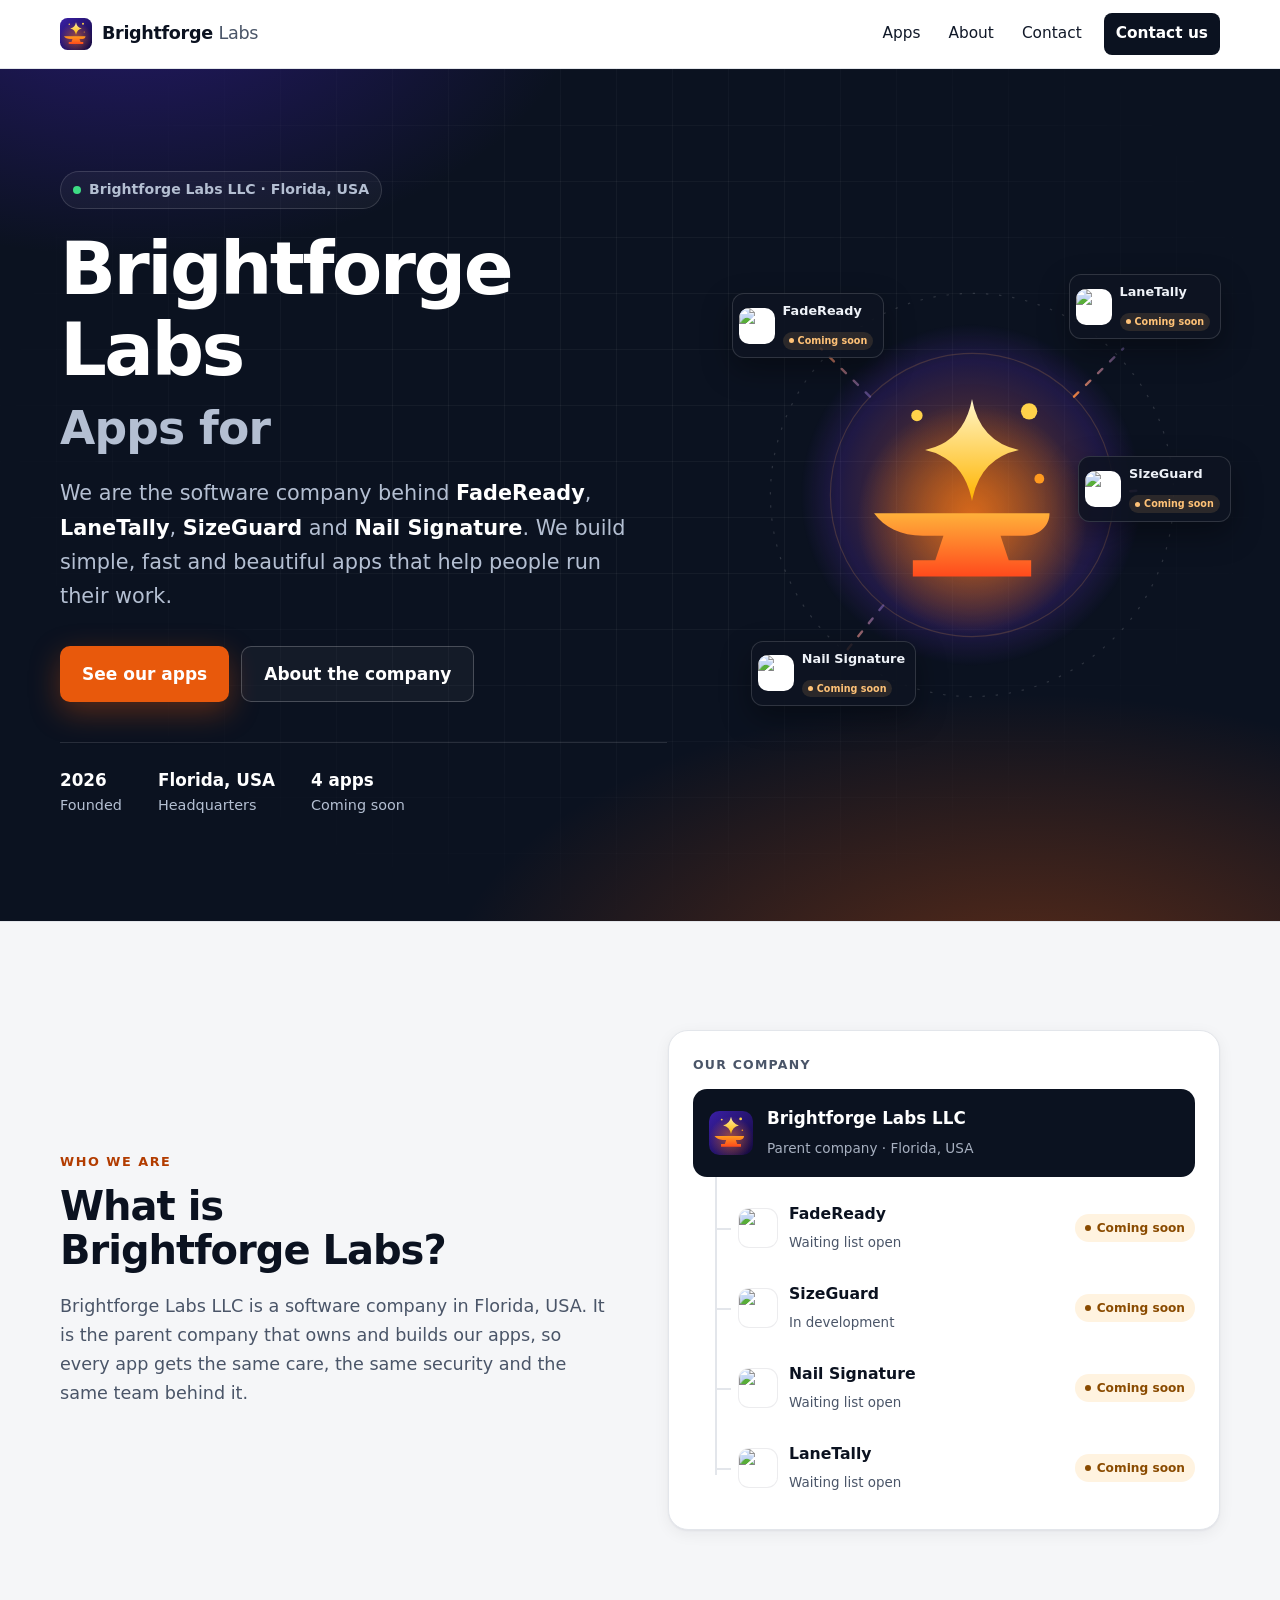
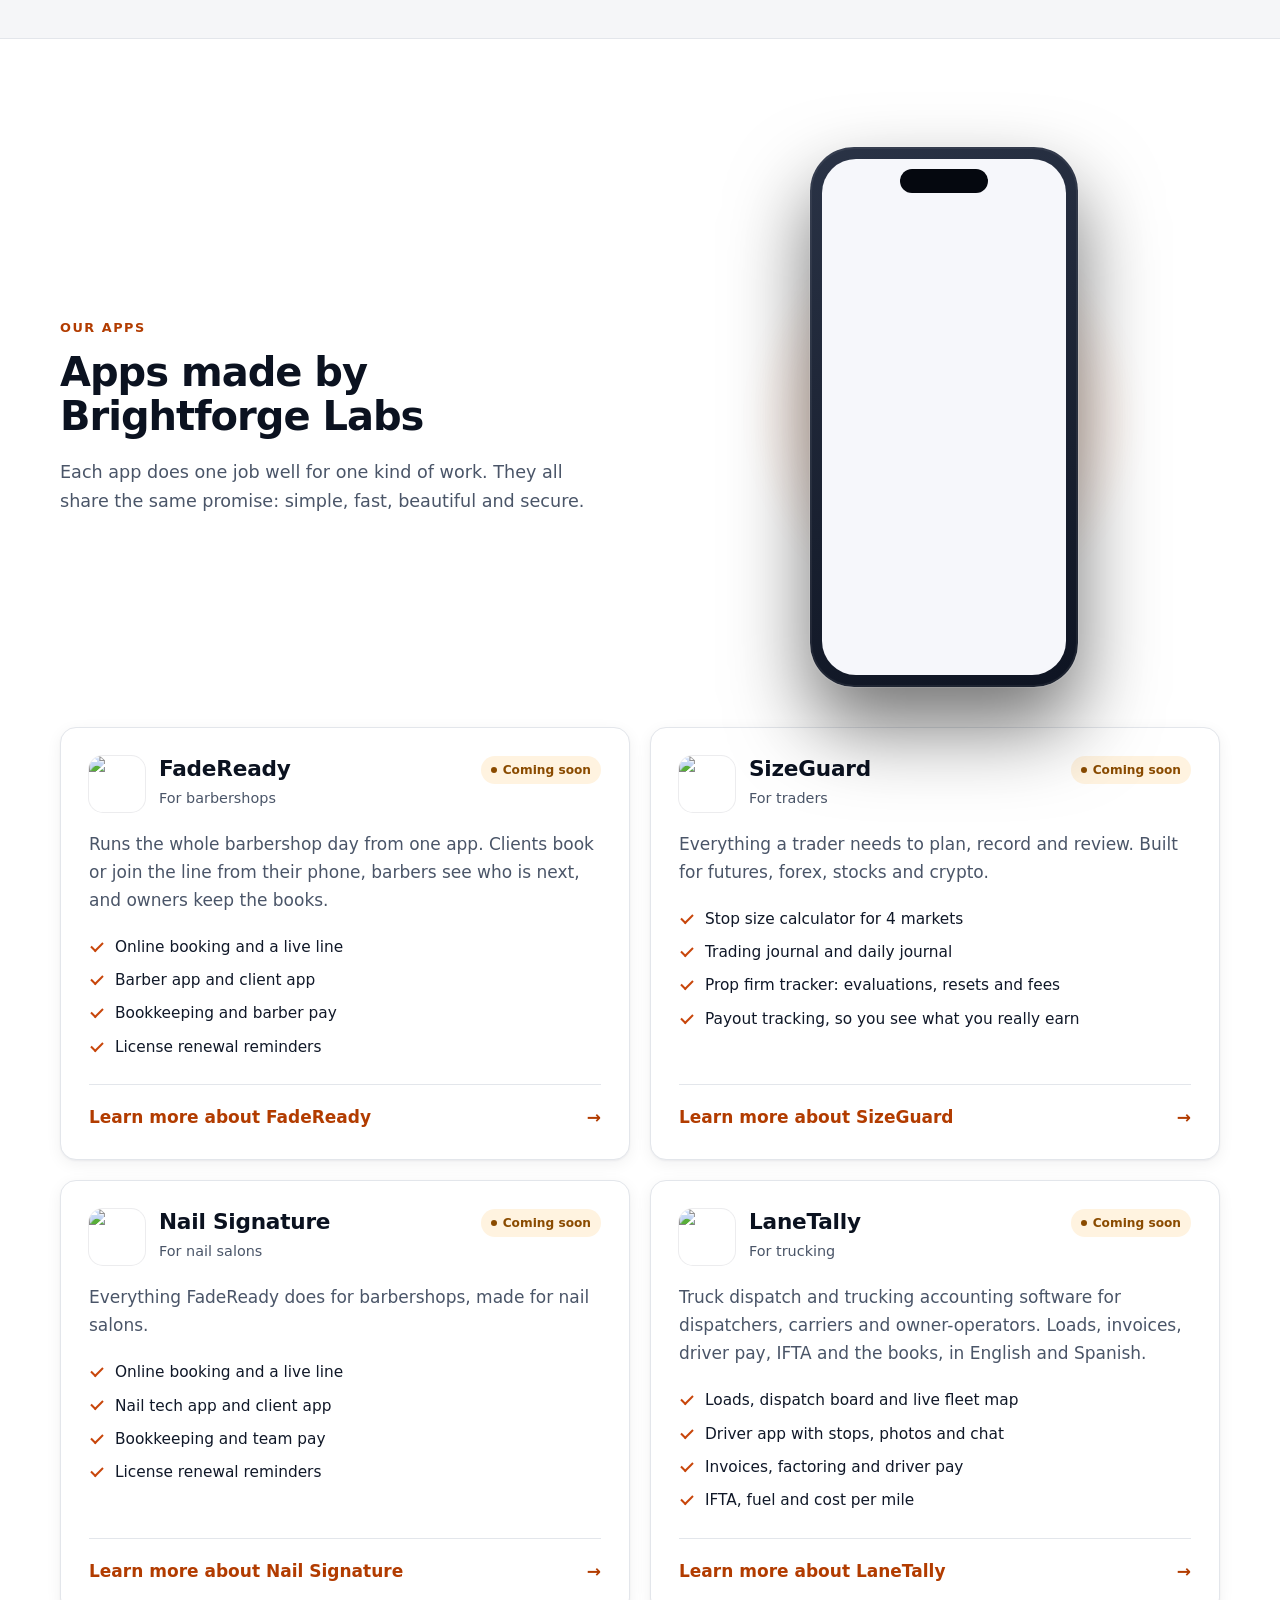
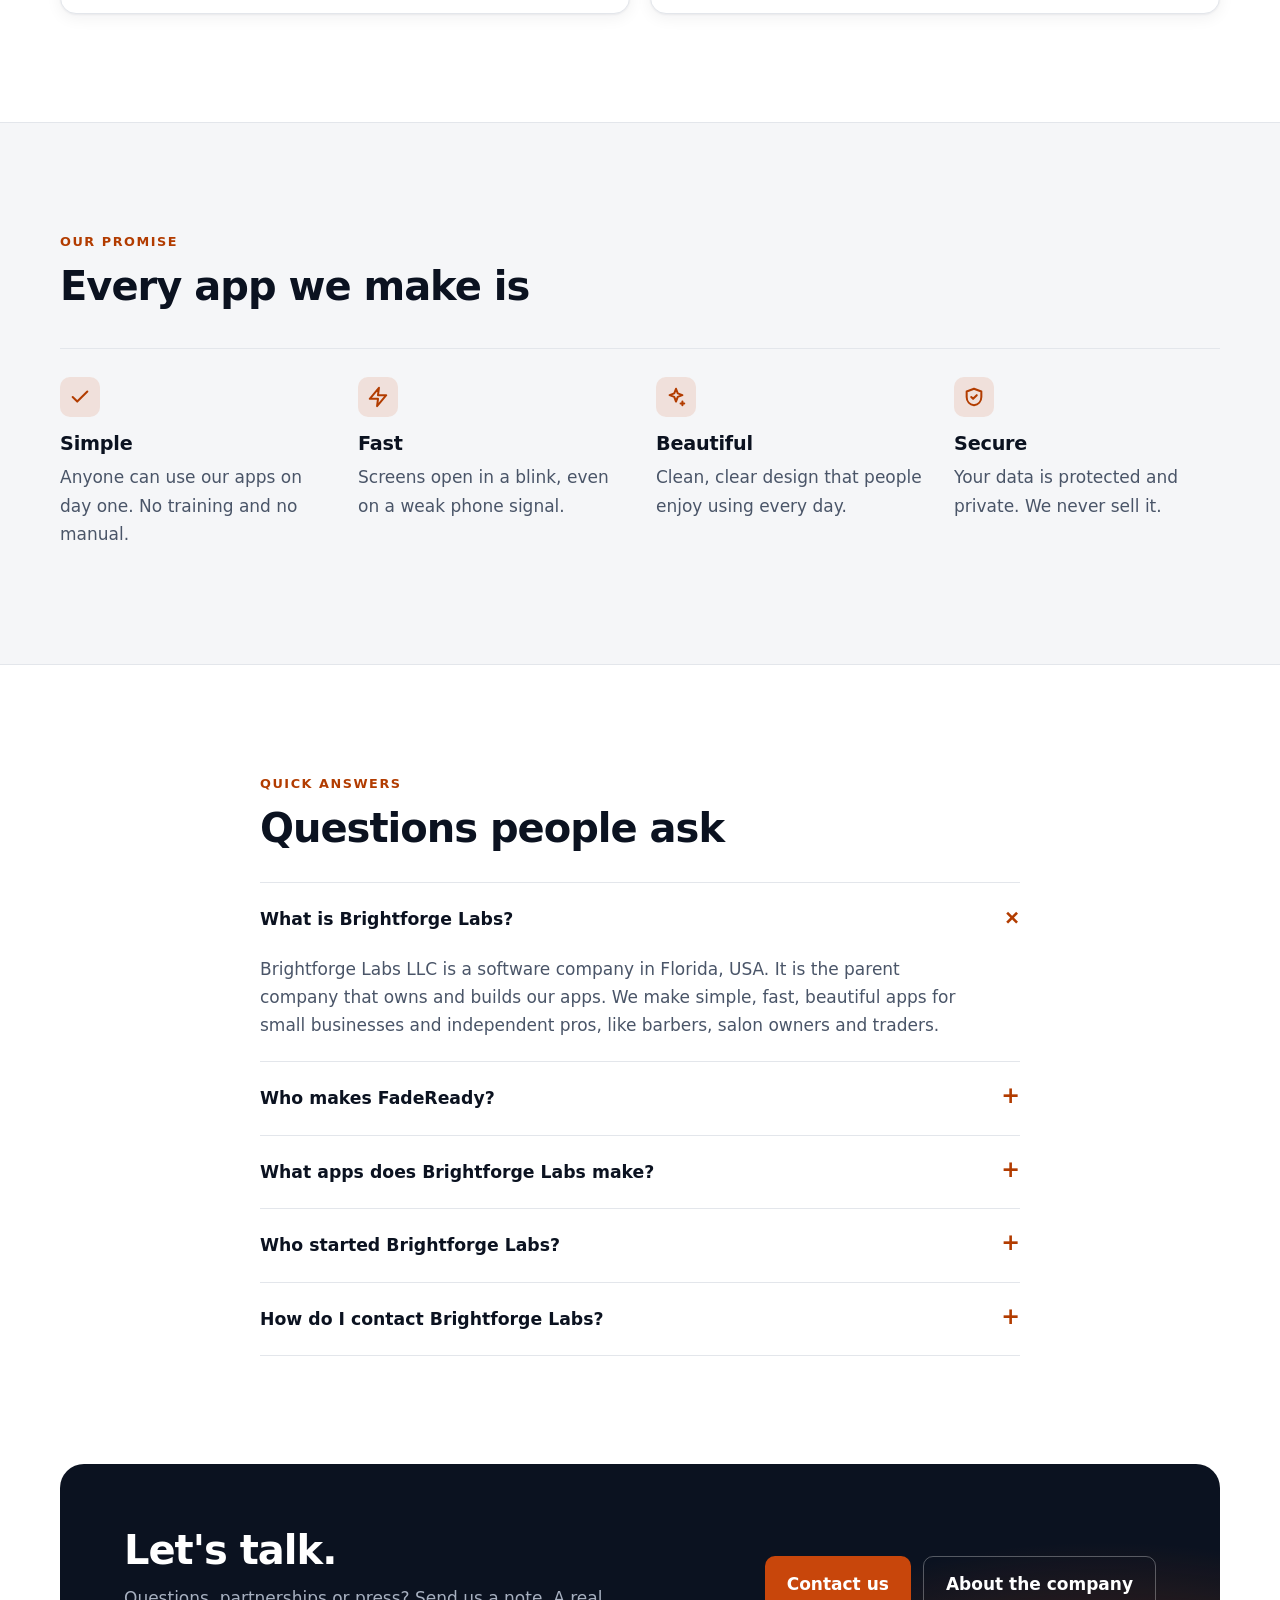
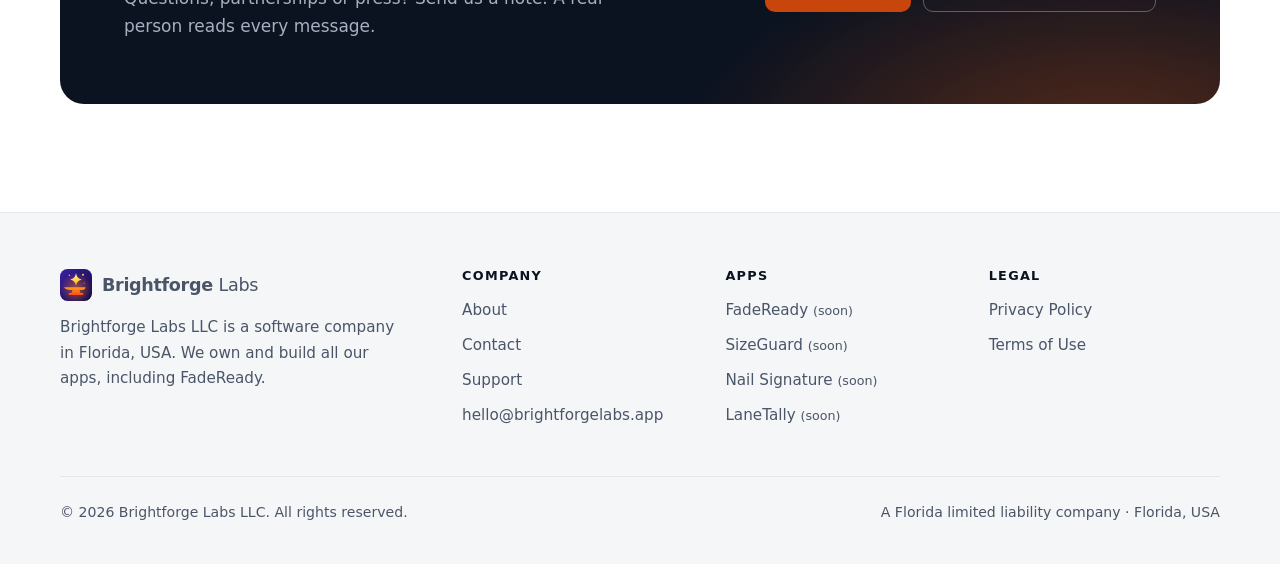
==== commit ac7da7f6: "Add Support and account deletion page at /support Store-ready page for the App Store Support URL and" ====
--- a/public/index.html
+++ b/public/index.html
@@ -27,8 +27,8 @@
 <meta name="twitter:title" content="Brightforge Labs: FadeReady, LaneTally, SizeGuard & Nail Signature apps">
 <meta name="twitter:description" content="Brightforge Labs LLC is the Florida software company behind FadeReady for barbershops, LaneTally for trucking, SizeGuard for traders and Nail Signature for nail salons: simple, fast, beautiful apps for small businesses and independent pros.">
 <meta name="twitter:image" content="https://brightforgelabs.app/og-image.jpg">
-<style>:root{--bg:#ffffff;--bg-2:#f5f6f8;--card:#ffffff;--ink:#0b1220;--text:#101828;--muted:#4a5568;--line:#e3e6eb;--accent:#c8460b;--accent-text:#b23c00;--on-accent:#ffffff;--band:#0b1220;--band-text:#e9edf3;--band-muted:#a7b0c0;--live:#067647;--live-bg:#e7f6ee;--soon:#8a4b00;--soon-bg:#fff3e0;--shadow:0 1px 2px rgba(16,24,40,.05),0 4px 16px rgba(16,24,40,.06);--radius:16px;color-scheme:light}@media (prefers-color-scheme:dark){:root:not([data-theme=light]){--bg:#0a0f1c;--bg-2:#0f1626;--card:#111a2c;--ink:#f3f5f9;--text:#e8ecf3;--muted:#a3adbf;--line:#1f2a40;--accent:#ff7a2e;--accent-text:#ff9a5c;--on-accent:#1a0b00;--band:#060a14;--live:#6ce0a6;--live-bg:#0f2f22;--soon:#ffc277;--soon-bg:#33220b;--shadow:0 1px 2px rgba(0,0,0,.4),0 6px 20px rgba(0,0,0,.3);color-scheme:dark}}:root[data-theme=dark]{--bg:#0a0f1c;--bg-2:#0f1626;--card:#111a2c;--ink:#f3f5f9;--text:#e8ecf3;--muted:#a3adbf;--line:#1f2a40;--accent:#ff7a2e;--accent-text:#ff9a5c;--on-accent:#1a0b00;--band:#060a14;--live:#6ce0a6;--live-bg:#0f2f22;--soon:#ffc277;--soon-bg:#33220b;--shadow:0 1px 2px rgba(0,0,0,.4),0 6px 20px rgba(0,0,0,.3);color-scheme:dark}*,*::before,*::after{box-sizing:border-box}html{-webkit-text-size-adjust:100%;scroll-behavior:smooth}body{margin:0;background:var(--bg);color:var(--text);font:400 1.0625rem/1.65 ui-sans-serif,system-ui,-apple-system,"Segoe UI",Roboto,"Helvetica Neue",Arial,sans-serif;-webkit-font-smoothing:antialiased}img,svg{display:block;max-width:100%}a{color:var(--accent-text);text-underline-offset:3px}:focus-visible{outline:3px solid var(--accent);outline-offset:3px;border-radius:6px}h1,h2,h3{color:var(--ink);line-height:1.1;letter-spacing:-.025em;margin:0 0 .5em;font-weight:700;text-wrap:balance}h1{font-size:clamp(2.4rem,5.6vw,4.1rem);letter-spacing:-.035em}h2{font-size:clamp(1.8rem,3.4vw,2.5rem)}h3{font-size:1.2rem;letter-spacing:-.01em}p{margin:0 0 1em}.wrap{width:min(1160px,100% - 40px);margin-inline:auto}.narrow{width:min(760px,100% - 40px);margin-inline:auto}.skip{position:absolute;left:-999px;top:8px;background:var(--card);color:var(--text);padding:8px 14px;border-radius:8px;z-index:9}.skip:focus{left:12px}.site-head{position:sticky;top:env(safe-area-inset-top,0px);z-index:5;background:color-mix(in srgb,var(--bg) 86%,transparent);backdrop-filter:saturate(1.4) blur(12px);-webkit-backdrop-filter:saturate(1.4) blur(12px);border-bottom:1px solid var(--line)}.site-head .wrap{display:flex;align-items:center;justify-content:space-between;gap:16px;min-height:68px}.brand{display:flex;align-items:center;gap:10px;color:var(--ink);text-decoration:none;font-weight:700;font-size:1.1rem;letter-spacing:-.02em;white-space:nowrap}.brand svg{width:32px;height:32px}.brand b{font-weight:500;color:var(--muted)}.nav{display:flex;align-items:center;gap:4px;margin:0;padding:0;list-style:none}.nav a{display:block;padding:8px 12px;border-radius:8px;color:var(--text);text-decoration:none;font-weight:500;font-size:.96rem}.nav a:hover{background:var(--bg-2)}.nav a[aria-current=page]{color:var(--accent-text)}.nav .nav-cta{background:var(--ink);color:var(--bg);margin-left:6px;font-weight:600}.nav .nav-cta:hover{background:var(--ink);opacity:.88}@media (max-width:600px){.brand span{display:none}.nav a{padding:8px 9px}.nav .nav-cta{display:none}}.btns{display:flex;flex-wrap:wrap;gap:12px}.btn{display:inline-flex;align-items:center;gap:8px;padding:13px 22px;border-radius:10px;font-weight:600;text-decoration:none;transition:transform .15s ease,background .15s,border-color .15s}.btn:active{transform:scale(.98)}.btn-primary{background:var(--accent);color:var(--on-accent)}.btn-primary:hover{background:color-mix(in srgb,var(--accent) 88%,#000)}.btn-line{color:var(--ink);border:1px solid var(--line);background:var(--card)}.btn-line:hover{border-color:var(--muted)}.hero{position:relative;overflow:hidden;padding:clamp(56px,9vw,112px) 0 clamp(56px,8vw,96px);border-bottom:1px solid var(--line);background:radial-gradient(700px 360px at 85% 0%,color-mix(in srgb,var(--accent) 10%,transparent),transparent 70%),var(--bg)}.hero .wrap{display:grid;grid-template-columns:1.1fr .9fr;gap:56px;align-items:center}.hero .wrap>*{min-width:0}@media (max-width:900px){.hero .wrap{grid-template-columns:1fr;gap:40px}}.eyebrow{display:inline-flex;align-items:center;gap:8px;font-size:.88rem;font-weight:600;color:var(--muted);margin-bottom:20px}.eyebrow i{width:8px;height:8px;border-radius:50%;background:var(--accent)}.lead{font-size:clamp(1.12rem,2vw,1.3rem);color:var(--muted);max-width:44ch;margin-bottom:32px}.accent{color:var(--accent-text)}.facts{display:flex;flex-wrap:wrap;gap:12px 36px;margin:40px 0 0;padding:24px 0 0;border-top:1px solid var(--line);list-style:none}.facts li{display:flex;flex-direction:column;font-size:.9rem;color:var(--muted)}.facts b{font-size:1.05rem;color:var(--ink);font-weight:600}.org{background:var(--card);border:1px solid var(--line);border-radius:20px;padding:24px;box-shadow:var(--shadow)}.org-cap{font-size:.78rem;font-weight:700;letter-spacing:.1em;text-transform:uppercase;color:var(--muted);margin:0 0 14px}.org-parent{display:flex;align-items:center;gap:14px;padding:16px;border-radius:14px;background:var(--band);color:var(--band-text)}.org-parent svg{width:44px;height:44px;flex:none}.org-parent strong{display:block;font-size:1.05rem;color:#fff}.org-parent span{font-size:.85rem;color:var(--band-muted)}.org-kids{list-style:none;margin:0;padding:14px 0 0 22px;position:relative;display:grid;gap:6px}.org-kids::before{content:"";position:absolute;left:22px;top:0;bottom:30px;width:2px;background:var(--line)}.org-kids li{position:relative;display:flex;align-items:center;gap:12px;padding:10px 0 10px 24px}.org-kids li::before{content:"";position:absolute;left:0;top:50%;width:16px;height:2px;background:var(--line)}.org-kids li>div{min-width:0}.org-kids .tile{width:38px;height:38px;border-radius:10px}.org-kids .tile svg{width:20px;height:20px}.org-kids b{display:block;color:var(--ink);font-size:.98rem;font-weight:600}.org-kids small{color:var(--muted);font-size:.84rem}.org-kids .pill{margin-left:auto}section{padding:clamp(64px,9vw,108px) 0}.alt{background:var(--bg-2);border-block:1px solid var(--line)}.kicker{display:block;font-size:.8rem;font-weight:700;letter-spacing:.12em;text-transform:uppercase;color:var(--accent-text);margin-bottom:12px}.intro{max-width:60ch;color:var(--muted);font-size:1.1rem;margin-bottom:0}.apps{display:grid;gap:20px;grid-template-columns:repeat(auto-fit,minmax(min(100%,440px),1fr));margin-top:40px}.app{display:flex;flex-direction:column;background:var(--card);border:1px solid var(--line);border-radius:var(--radius);padding:28px;box-shadow:var(--shadow);transition:border-color .2s,transform .2s}.app:hover{border-color:color-mix(in srgb,var(--accent) 40%,var(--line));transform:translateY(-2px)}.app-top{display:flex;align-items:center;gap:14px;margin-bottom:18px}.app-top>div{min-width:0}.tile{flex:none;width:56px;height:56px;border-radius:14px;display:grid;place-items:center;color:#fff}.tile svg{width:28px;height:28px}.t-fr{background:linear-gradient(135deg,#111827,#3a1fa6 60%,#ff6a1a)}.t-tr{background:linear-gradient(135deg,#0b0906,#3a2a10 55%,#e8b84a)}.t-sl{background:linear-gradient(135deg,#2b1630,#5a2f5f 55%,#c9a25a)}.app h3{margin:0 0 2px;font-size:1.35rem}.app .for{font-size:.9rem;color:var(--muted)}.pill{display:inline-flex;align-items:center;gap:6px;font-size:.76rem;font-weight:700;padding:4px 10px;border-radius:999px;white-space:nowrap}.pill::before{content:"";width:6px;height:6px;border-radius:50%;background:currentColor}.p-live{color:var(--live);background:var(--live-bg)}.p-soon{color:var(--soon);background:var(--soon-bg)}.app .pill{margin-left:auto;align-self:flex-start}.app p{color:var(--muted)}.feat{list-style:none;margin:4px 0 24px;padding:0;display:grid;gap:8px}.feat li{position:relative;padding-left:26px;font-size:.96rem}.feat li::before{content:"";position:absolute;left:2px;top:.45em;width:12px;height:7px;border-left:2px solid var(--accent);border-bottom:2px solid var(--accent);transform:rotate(-45deg)}.app .more{margin-top:auto;padding-top:18px;border-top:1px solid var(--line);font-weight:600;text-decoration:none;display:flex;justify-content:space-between;align-items:center}.app .more span{transition:transform .15s}.app .more:hover span{transform:translateX(4px)}.values{display:grid;grid-template-columns:repeat(auto-fit,minmax(min(100%,240px),1fr));gap:0 32px;margin-top:40px;border-top:1px solid var(--line)}.value{padding:28px 0 8px}.value .ico{width:40px;height:40px;border-radius:10px;display:grid;place-items:center;background:color-mix(in srgb,var(--accent) 12%,transparent);color:var(--accent-text);margin-bottom:16px}.value .ico svg{width:22px;height:22px}.value p{color:var(--muted);margin:0}.faq{margin-top:32px;border-top:1px solid var(--line)}.faq details{border-bottom:1px solid var(--line)}.faq summary{cursor:pointer;list-style:none;padding:22px 0;font-weight:600;font-size:1.08rem;color:var(--ink);display:flex;justify-content:space-between;gap:16px}.faq summary::-webkit-details-marker{display:none}.faq summary::after{content:"+";font-size:1.4rem;line-height:1;color:var(--accent-text);transition:transform .2s}.faq details[open] summary::after{transform:rotate(45deg)}.faq details p{color:var(--muted);padding-bottom:22px;margin:0;max-width:65ch}.band{background:radial-gradient(600px 300px at 90% 120%,rgba(232,89,12,.35),transparent 70%),var(--band);color:var(--band-text);border-radius:24px;padding:clamp(32px,6vw,64px);display:flex;flex-wrap:wrap;gap:24px 48px;align-items:center;justify-content:space-between}.band>div{min-width:0}.band h2{color:#fff;margin:0 0 .3em}.band p{color:var(--band-muted);margin:0;max-width:46ch}.band .btn-line{background:transparent;color:#fff;border-color:rgba(255,255,255,.3)}.page-hero{padding:clamp(56px,8vw,96px) 0 clamp(40px,6vw,64px);border-bottom:1px solid var(--line);background:radial-gradient(600px 300px at 90% 0%,color-mix(in srgb,var(--accent) 9%,transparent),transparent 70%),var(--bg)}.page-hero h1{font-size:clamp(2.2rem,5vw,3.4rem);max-width:20ch}.page-hero .lead{margin-bottom:0}.prose h2{font-size:1.5rem;margin-top:2em}.prose h3{margin-top:1.6em}.prose p,.prose li{color:var(--muted)}.prose strong{color:var(--text)}.prose ul{padding-left:1.2em}.prose li{margin-bottom:.4em}.facts-table{width:100%;border-collapse:collapse;margin-top:8px}.facts-table th,.facts-table td{text-align:left;padding:14px 0;border-bottom:1px solid var(--line);vertical-align:top}.facts-table th{width:38%;font-weight:600;color:var(--ink);padding-right:16px}.facts-table td{color:var(--muted)}.mail{display:inline-flex;align-items:center;gap:12px;font-size:clamp(1.2rem,4vw,1.7rem);font-weight:700;letter-spacing:-.02em;text-decoration:none;color:var(--ink);padding:18px 24px;border-radius:14px;border:1px solid var(--line);background:var(--card);box-shadow:var(--shadow);word-break:break-all}.mail:hover{border-color:var(--accent)}.mail svg{flex:none;width:26px;height:26px;color:var(--accent-text)}.site-foot{border-top:1px solid var(--line);padding:56px 0 40px;color:var(--muted);font-size:.95rem;background:var(--bg-2)}.foot-grid{display:grid;grid-template-columns:1.6fr repeat(3,1fr);gap:32px}@media (max-width:760px){.foot-grid{grid-template-columns:1fr 1fr}.foot-brand{grid-column:1/-1}}.foot-brand p{max-width:36ch;margin:14px 0 0}.site-foot h2{font-size:.8rem;font-weight:700;letter-spacing:.1em;text-transform:uppercase;color:var(--ink);margin:0 0 14px}.site-foot ul{list-style:none;margin:0;padding:0;display:grid;gap:10px}.site-foot a{color:var(--muted);text-decoration:none}.site-foot a:hover{color:var(--accent-text)}.foot-base{display:flex;flex-wrap:wrap;justify-content:space-between;gap:8px 24px;margin-top:48px;padding-top:24px;border-top:1px solid var(--line);font-size:.88rem}.foot-base p{margin:0}@keyframes up{from{transform:translateY(12px)}}.hero .wrap>*{animation:up .6s cubic-bezier(.2,.8,.2,1) both}.hero .wrap>:nth-child(2){animation-delay:.08s}@media (prefers-reduced-motion:reduce){*,*::before,*::after{animation:none!important;transition:none!important;scroll-behavior:auto!important}}@media (max-width:540px){.values{grid-template-columns:1fr 1fr;gap:0 20px}.value h3{font-size:1.05rem}.value p{font-size:.95rem}.org{padding:18px}.org-kids small{display:none}}.hero-live{--h-text:#eef2f8;--h-muted:#b4bfd2;background:radial-gradient(900px 480px at 80% 110%,rgba(232,89,12,.38),transparent 65%),radial-gradient(700px 420px at 10% -10%,rgba(58,31,166,.55),transparent 65%),#0b1220;color:var(--h-text);border-bottom:0;padding:clamp(56px,8vw,104px) 0 clamp(64px,8vw,104px);isolation:isolate}.hero-live::after{content:"";position:absolute;inset:0;z-index:-1;background-image:linear-gradient(rgba(255,255,255,.045) 1px,transparent 1px),linear-gradient(90deg,rgba(255,255,255,.045) 1px,transparent 1px);background-size:56px 56px;mask-image:radial-gradient(ellipse at 50% 40%,#000 30%,transparent 75%);-webkit-mask-image:radial-gradient(ellipse at 50% 40%,#000 30%,transparent 75%)}.embers{position:absolute;inset:0;width:100%;height:100%;z-index:-1;pointer-events:none}.hero-live .eyebrow{color:var(--h-muted);padding:6px 12px;border:1px solid rgba(255,255,255,.14);border-radius:999px;background:rgba(255,255,255,.04)}.hero-live .eyebrow i{background:#3ddc84;box-shadow:0 0 0 0 rgba(61,220,132,.6);animation:ping 2s ease-out infinite}.hero-live h1{color:#fff;font-size:clamp(2.6rem,6.4vw,4.6rem);margin-bottom:.3em}.hero-live h1 .sub{display:block;font-size:.62em;font-weight:600;color:var(--h-muted);letter-spacing:-.02em;margin-top:.25em}.rot{display:inline-grid;vertical-align:bottom;height:1.15em;overflow:hidden}.rot>span::before{content:attr(data-w)}.rot>span{grid-area:1/1;background:linear-gradient(100deg,#ffd166,#ff8a3d 45%,#ff5c8a);-webkit-background-clip:text;background-clip:text;color:transparent;animation:rot 16s cubic-bezier(.7,0,.3,1) infinite;opacity:0}.rot>span:nth-child(2){animation-delay:4s}.rot>span:nth-child(3){animation-delay:8s}.rot>span:nth-child(4){animation-delay:12s}.hero-live .lead{color:var(--h-muted)}.hero-live .lead b{color:#fff;font-weight:600}.hero-live .btn-line{background:rgba(255,255,255,.04);color:#fff;border-color:rgba(255,255,255,.22)}.hero-live .btn-line:hover{border-color:rgba(255,255,255,.5)}.hero-live .btn-primary{background:#e8590c;color:#fff;box-shadow:0 10px 30px rgba(232,89,12,.35)}.hero-live .btn-primary:hover{background:#ff6a1a}.hero-live .facts{border-color:rgba(255,255,255,.12)}.hero-live .facts li{color:var(--h-muted)}.hero-live .facts b{color:#fff}.sr{position:absolute;width:1px;height:1px;overflow:hidden;clip:rect(0 0 0 0);white-space:nowrap}.stage{position:relative;display:grid;place-items:center;min-height:540px}.stage::before{content:"";position:absolute;width:420px;height:420px;max-width:100%;border-radius:50%;background:radial-gradient(circle,rgba(232,89,12,.35),transparent 65%);filter:blur(10px)}.phone{position:relative;width:268px;height:540px;border-radius:44px;padding:12px;background:linear-gradient(160deg,#2a3346,#0e1422);box-shadow:0 0 0 1px rgba(255,255,255,.12),0 40px 80px rgba(0,0,0,.55),inset 0 0 0 2px rgba(255,255,255,.06);animation:bob 7s ease-in-out infinite}.phone::before{content:"";position:absolute;top:22px;left:50%;width:88px;height:24px;margin-left:-44px;border-radius:14px;background:#05080f;z-index:3}.screen{position:relative;height:100%;border-radius:34px;overflow:hidden;background:#f6f7fb;color:#101828;font-size:13px;line-height:1.35}.scr{position:absolute;inset:0;padding:52px 16px 16px;display:flex;flex-direction:column;gap:10px;opacity:0;transform:translateX(24px);animation:scr 16s ease-in-out infinite}.scr:nth-child(2){animation-delay:4s}.scr:nth-child(3){animation-delay:8s}.scr:nth-child(4){animation-delay:12s}.scr-head{display:flex;align-items:center;gap:8px;font-weight:700;font-size:15px}.scr-head .dot{width:28px;height:28px;border-radius:8px;display:grid;place-items:center;color:#fff}.scr-head .dot svg{width:16px;height:16px}.scr-head small{display:block;font-weight:500;color:#5b6475;font-size:11px}.scr-card{background:#fff;border-radius:14px;padding:12px;box-shadow:0 1px 2px rgba(16,24,40,.06),0 2px 8px rgba(16,24,40,.06)}.scr-card h4{margin:0 0 8px;font-size:11px;letter-spacing:.06em;text-transform:uppercase;color:#5b6475}.row{display:flex;align-items:center;gap:8px;padding:6px 0;border-top:1px solid #eef0f4}.row:first-of-type{border-top:0}.row .av{width:24px;height:24px;border-radius:50%;flex:none;display:grid;place-items:center;font-size:10px;font-weight:700;color:#fff}.row .grow{flex:1;min-width:0}.row small{color:#5b6475;font-size:11px}.tag-now{font-size:10px;font-weight:700;color:#067647;background:#e7f6ee;padding:2px 7px;border-radius:999px}.big{font-size:26px;font-weight:800;letter-spacing:-.02em}.mkts{display:flex;gap:6px}.mkts span{flex:1;text-align:center;font-size:11px;font-weight:600;padding:6px 0;border-radius:8px;background:#eef0f4;color:#344054}.mkts span.on{background:#0f766e;color:#fff}.bar{height:6px;border-radius:6px;background:#eef0f4;overflow:hidden}.bar i{display:block;height:100%;width:62%;border-radius:6px;background:linear-gradient(90deg,#0f766e,#22c55e);animation:grow 4s ease-in-out infinite alternate}.kv{display:flex;justify-content:space-between;font-size:12px;padding:4px 0}.kv b{font-variant-numeric:tabular-nums}.pos{color:#067647}.neg{color:#b42318}.slot{display:flex;gap:8px;align-items:center;padding:7px 0;border-top:1px solid #eef0f4}.slot:first-of-type{border-top:0}.slot time{font-size:11px;font-weight:700;color:#9d174d;width:42px;font-variant-numeric:tabular-nums}.pulse{animation:glow 2.4s ease-in-out infinite}@media (max-width:900px){.stage{min-height:0;padding-top:8px}.phone{width:240px;height:480px}}@keyframes ping{0%{box-shadow:0 0 0 0 rgba(61,220,132,.6)}100%{box-shadow:0 0 0 10px rgba(61,220,132,0)}}@keyframes rot{0%{opacity:0;transform:translateY(60%)}4%,22%{opacity:1;transform:none}26%,100%{opacity:0;transform:translateY(-60%)}}@keyframes scr{0%{opacity:0;transform:translateX(24px)}4%,22%{opacity:1;transform:none}26%,100%{opacity:0;transform:translateX(-24px)}}@keyframes bob{50%{transform:translateY(-10px) rotate(-1deg)}}@keyframes grow{from{width:38%}to{width:78%}}@keyframes glow{50%{background:#fff4ec}}@media (prefers-reduced-motion:reduce){.rot>span:first-child,.scr:first-child{opacity:1;transform:none}}.split{display:grid;grid-template-columns:1fr 1fr;gap:56px;align-items:center}.split>*{min-width:0}@media (max-width:900px){.split{grid-template-columns:1fr;gap:32px}}.forge{position:relative;width:min(100%,480px);aspect-ratio:1;margin-inline:auto}.halo{position:absolute;inset:14%;border-radius:50%;background:radial-gradient(circle,rgba(255,122,26,.42),rgba(124,58,237,.18) 55%,transparent 70%);animation:breathe 4.8s ease-in-out infinite}.emblem{position:relative;width:100%;height:100%;overflow:visible}.ring{transform-origin:200px 200px;animation:turn 80s linear infinite}.links path{animation:flow 1.6s linear infinite}.heat{transform-box:fill-box;transform-origin:center;animation:breathe 2.4s ease-in-out infinite}.star{transform-box:fill-box;transform-origin:50% 100%;animation:strike 2.4s cubic-bezier(.5,0,.2,1) infinite}.flash{transform-box:fill-box;transform-origin:center;opacity:0;animation:flash 2.4s ease-out infinite}.tw{animation:twinkle 2.4s ease-in-out infinite}.t2{animation-delay:.8s}.t3{animation-delay:1.6s}.emitter{position:absolute;left:50%;top:51%;width:1px;height:1px}.orb{position:absolute;display:flex;align-items:center;gap:10px;padding:10px 14px 10px 10px;border-radius:14px;background:rgba(14,20,34,.88);border:1px solid rgba(255,255,255,.14);box-shadow:0 12px 30px rgba(0,0,0,.35);color:#fff;animation:bob 6s ease-in-out infinite;white-space:nowrap}.orb .tile{width:36px;height:36px;border-radius:10px}.orb .tile svg{width:19px;height:19px}.orb b{display:block;font-size:.92rem;font-weight:600;margin-bottom:3px}.orb .pill{font-size:.68rem;padding:2px 8px}.orb .p-live{color:#6ce0a6;background:rgba(108,224,166,.12)}.orb .p-soon{color:#ffc277;background:rgba(255,194,119,.12)}.o1{left:0;top:8%}.o2{right:-4%;top:42%;animation-delay:-2s}.o3{left:4%;bottom:6%;animation-delay:-4s}.o4{right:-2%;top:4%;animation-delay:-3s}@media (max-width:900px){.forge{width:min(100%,400px)}.o2{right:0}}@media (max-width:420px){.orb{padding:7px 10px 7px 7px;gap:8px}.orb .tile{width:28px;height:28px}.orb .tile svg{width:15px;height:15px}.orb b{font-size:.8rem}}.apps-head{align-items:center}.apps-head .stage{min-height:0}@keyframes breathe{50%{opacity:.7;transform:scale(1.06)}}@keyframes turn{to{transform:rotate(360deg)}}@keyframes flow{to{stroke-dashoffset:-28}}@keyframes strike{0%,70%,100%{transform:translateY(0) scale(1)}80%{transform:translateY(-6%) scale(1.08)}86%{transform:translateY(3%) scale(.94)}}@keyframes flash{0%,84%{opacity:0;transform:scale(.4)}86%{opacity:1;transform:scale(.6)}100%{opacity:0;transform:scale(2.6)}}@keyframes twinkle{50%{opacity:.25}}@media (prefers-reduced-motion:reduce){.flash{display:none}}.logo{object-fit:cover;background:#fff;box-shadow:0 0 0 1px rgba(15,23,42,.08)}.hero-logo{display:block;width:72px;height:72px;border-radius:18px;margin-bottom:18px}a.orb{color:inherit;text-decoration:none;cursor:pointer;transition:border-color .2s,background .2s,box-shadow .2s}a.orb:hover,a.orb:focus-visible{border-color:rgba(255,170,80,.6);background:rgba(24,30,48,.95);box-shadow:0 14px 34px rgba(0,0,0,.35),0 0 0 3px rgba(255,138,61,.25)}a.orb:focus-visible{outline:2px solid #ffb03a;outline-offset:3px}@media (prefers-reduced-motion:no-preference){html{scroll-behavior:smooth}.app:target,.app.spot{animation:spot 1.8s ease-out}}.app{scroll-margin-top:96px}@keyframes spot{0%,35%{box-shadow:0 0 0 3px var(--accent),0 18px 40px color-mix(in srgb,var(--accent) 22%,transparent)}100%{box-shadow:0 0 0 0 transparent}}a.orb{touch-action:manipulation}a.orb::before{content:"";position:absolute;inset:-14px -8px}a.orb:hover,a.orb:focus,a.orb:active{animation-play-state:paused}.orb{padding:6px 10px 6px 6px;gap:8px;border-radius:12px}.orb b{font-size:.8rem;margin-bottom:2px}.orb .pill{font-size:.6rem;padding:1px 6px;gap:4px}.orb .pill::before{width:5px;height:5px}@media (max-width:420px){.orb{padding:5px 8px 5px 5px;gap:6px}.orb b{font-size:.72rem}.orb .pill{font-size:.56rem;padding:0 5px}}@media (max-width:900px) and (min-width:561px){.o1{left:-20%}.o2{right:-24%;top:46%}.o3{left:-16%}.o4{right:-20%}}@media (max-width:560px){.o2{right:-3%;top:60%}.o4{right:-3%}.o1{left:-2%}}</style>
-<script type="application/ld+json">{"@context":"https://schema.org","@graph":[{"@type":"Organization","@id":"https://brightforgelabs.app/#organization","name":"Brightforge Labs","legalName":"Brightforge Labs LLC","alternateName":["Brightforge Labs LLC","Brightforge"],"url":"https://brightforgelabs.app/","logo":{"@type":"ImageObject","@id":"https://brightforgelabs.app/#logo","url":"https://brightforgelabs.app/icons/logo-square-512.png","width":512,"height":512,"caption":"Brightforge Labs"},"image":{"@id":"https://brightforgelabs.app/#logo"},"description":"Brightforge Labs LLC is the Florida software company behind FadeReady for barbershops, LaneTally for trucking, SizeGuard for traders and Nail Signature for nail salons: simple, fast, beautiful apps for small businesses and independent pros.","slogan":"Bright ideas, forged into real apps.","email":"hello@brightforgelabs.app","foundingDate":"2026-10-24","founder":{"@type":"Person","name":"Idael Fonseca Hidalgo"},"address":{"@type":"PostalAddress","addressRegion":"FL","addressCountry":"US"},"contactPoint":{"@type":"ContactPoint","contactType":"customer support","email":"hello@brightforgelabs.app","availableLanguage":["English"]},"knowsAbout":["Trucking dispatch software","Carrier management software","Mobile apps","Software for small businesses","Barbershop booking software","Salon software","Trading tools","Position size and stop size calculators","Trading journals","Prop firm expense and payout tracking"],"brand":[{"@type":"Brand","name":"FadeReady","url":"https://fadeready.com/"},{"@type":"Brand","name":"SizeGuard","url":"https://sizeguard.com/"},{"@type":"Brand","name":"Nail Signature","url":"https://nailsignature.com/"},{"@type":"Brand","name":"LaneTally","url":"https://lanetally.com/"}],"sameAs":[]},{"@type":"WebSite","@id":"https://brightforgelabs.app/#website","url":"https://brightforgelabs.app/","name":"Brightforge Labs","publisher":{"@id":"https://brightforgelabs.app/#organization"},"inLanguage":"en-US"},{"@type":"WebPage","@id":"https://brightforgelabs.app/#webpage","url":"https://brightforgelabs.app/","name":"Brightforge Labs: FadeReady, LaneTally, SizeGuard & Nail Signature apps","description":"Brightforge Labs LLC is the Florida software company behind FadeReady for barbershops, LaneTally for trucking, SizeGuard for traders and Nail Signature for nail salons: simple, fast, beautiful apps for small businesses and independent pros.","isPartOf":{"@id":"https://brightforgelabs.app/#website"},"about":{"@id":"https://brightforgelabs.app/#organization"},"inLanguage":"en-US","dateModified":"2026-10-31"},{"@type":"SoftwareApplication","@id":"https://brightforgelabs.app/#fadeready","name":"FadeReady","url":"https://fadeready.com/","applicationCategory":"BusinessApplication","description":"FadeReady is an app for barbershops: online booking, a live line (queue), apps for barbers and clients, bookkeeping, and license renewal reminders.","author":{"@id":"https://brightforgelabs.app/#organization"},"publisher":{"@id":"https://brightforgelabs.app/#organization"}},{"@type":"FAQPage","@id":"https://brightforgelabs.app/#faq","mainEntity":[{"@type":"Question","name":"What is Brightforge Labs?","acceptedAnswer":{"@type":"Answer","text":"Brightforge Labs LLC is a software company in Florida, USA. It is the parent company that owns and builds our apps. We make simple, fast, beautiful apps for small businesses and independent pros, like barbers, salon owners and traders."}},{"@type":"Question","name":"Who makes FadeReady?","acceptedAnswer":{"@type":"Answer","text":"FadeReady is made by Brightforge Labs. FadeReady is an app for barbershops. It handles booking, the live line, barber and client apps, bookkeeping, and license renewals. FadeReady and fadeready.com are owned and run by Brightforge Labs LLC."}},{"@type":"Question","name":"What apps does Brightforge Labs make?","acceptedAnswer":{"@type":"Answer","text":"Four apps, all coming soon: FadeReady for barbershops (fadeready.com), Nail Signature for nail salons, which does everything FadeReady does (nailsignature.com), and LaneTally, truck dispatch and trucking accounting software (lanetally.com), all three with waiting lists open; plus SizeGuard, a trading toolkit with a stop size calculator for futures, forex, stocks and crypto, a trading journal, a daily journal and a prop firm tracker, in development (sizeguard.com)."}},{"@type":"Question","name":"Who started Brightforge Labs?","acceptedAnswer":{"@type":"Answer","text":"Brightforge Labs was started in 2026 by Idael Fonseca Hidalgo."}},{"@type":"Question","name":"How do I contact Brightforge Labs?","acceptedAnswer":{"@type":"Answer","text":"Email us at hello@brightforgelabs.app. We read every message."}}]}]}</script>
+<style>:root{--bg:#ffffff;--bg-2:#f5f6f8;--card:#ffffff;--ink:#0b1220;--text:#101828;--muted:#4a5568;--line:#e3e6eb;--accent:#c8460b;--accent-text:#b23c00;--on-accent:#ffffff;--band:#0b1220;--band-text:#e9edf3;--band-muted:#a7b0c0;--live:#067647;--live-bg:#e7f6ee;--soon:#8a4b00;--soon-bg:#fff3e0;--shadow:0 1px 2px rgba(16,24,40,.05),0 4px 16px rgba(16,24,40,.06);--radius:16px;color-scheme:light}@media (prefers-color-scheme:dark){:root:not([data-theme=light]){--bg:#0a0f1c;--bg-2:#0f1626;--card:#111a2c;--ink:#f3f5f9;--text:#e8ecf3;--muted:#a3adbf;--line:#1f2a40;--accent:#ff7a2e;--accent-text:#ff9a5c;--on-accent:#1a0b00;--band:#060a14;--live:#6ce0a6;--live-bg:#0f2f22;--soon:#ffc277;--soon-bg:#33220b;--shadow:0 1px 2px rgba(0,0,0,.4),0 6px 20px rgba(0,0,0,.3);color-scheme:dark}}:root[data-theme=dark]{--bg:#0a0f1c;--bg-2:#0f1626;--card:#111a2c;--ink:#f3f5f9;--text:#e8ecf3;--muted:#a3adbf;--line:#1f2a40;--accent:#ff7a2e;--accent-text:#ff9a5c;--on-accent:#1a0b00;--band:#060a14;--live:#6ce0a6;--live-bg:#0f2f22;--soon:#ffc277;--soon-bg:#33220b;--shadow:0 1px 2px rgba(0,0,0,.4),0 6px 20px rgba(0,0,0,.3);color-scheme:dark}*,*::before,*::after{box-sizing:border-box}html{-webkit-text-size-adjust:100%;scroll-behavior:smooth}body{margin:0;background:var(--bg);color:var(--text);font:400 1.0625rem/1.65 ui-sans-serif,system-ui,-apple-system,"Segoe UI",Roboto,"Helvetica Neue",Arial,sans-serif;-webkit-font-smoothing:antialiased}img,svg{display:block;max-width:100%}a{color:var(--accent-text);text-underline-offset:3px}:focus-visible{outline:3px solid var(--accent);outline-offset:3px;border-radius:6px}h1,h2,h3{color:var(--ink);line-height:1.1;letter-spacing:-.025em;margin:0 0 .5em;font-weight:700;text-wrap:balance}h1{font-size:clamp(2.4rem,5.6vw,4.1rem);letter-spacing:-.035em}h2{font-size:clamp(1.8rem,3.4vw,2.5rem)}h3{font-size:1.2rem;letter-spacing:-.01em}p{margin:0 0 1em}.wrap{width:min(1160px,100% - 40px);margin-inline:auto}.narrow{width:min(760px,100% - 40px);margin-inline:auto}.skip{position:absolute;left:-999px;top:8px;background:var(--card);color:var(--text);padding:8px 14px;border-radius:8px;z-index:9}.skip:focus{left:12px}.site-head{position:sticky;top:env(safe-area-inset-top,0px);z-index:5;background:color-mix(in srgb,var(--bg) 86%,transparent);backdrop-filter:saturate(1.4) blur(12px);-webkit-backdrop-filter:saturate(1.4) blur(12px);border-bottom:1px solid var(--line)}.site-head .wrap{display:flex;align-items:center;justify-content:space-between;gap:16px;min-height:68px}.brand{display:flex;align-items:center;gap:10px;color:var(--ink);text-decoration:none;font-weight:700;font-size:1.1rem;letter-spacing:-.02em;white-space:nowrap}.brand svg{width:32px;height:32px}.brand b{font-weight:500;color:var(--muted)}.nav{display:flex;align-items:center;gap:4px;margin:0;padding:0;list-style:none}.nav a{display:block;padding:8px 12px;border-radius:8px;color:var(--text);text-decoration:none;font-weight:500;font-size:.96rem}.nav a:hover{background:var(--bg-2)}.nav a[aria-current=page]{color:var(--accent-text)}.nav .nav-cta{background:var(--ink);color:var(--bg);margin-left:6px;font-weight:600}.nav .nav-cta:hover{background:var(--ink);opacity:.88}@media (max-width:600px){.brand span{display:none}.nav a{padding:8px 9px}.nav .nav-cta{display:none}}.btns{display:flex;flex-wrap:wrap;gap:12px}.btn{display:inline-flex;align-items:center;gap:8px;padding:13px 22px;border-radius:10px;font-weight:600;text-decoration:none;transition:transform .15s ease,background .15s,border-color .15s}.btn:active{transform:scale(.98)}.btn-primary{background:var(--accent);color:var(--on-accent)}.btn-primary:hover{background:color-mix(in srgb,var(--accent) 88%,#000)}.btn-line{color:var(--ink);border:1px solid var(--line);background:var(--card)}.btn-line:hover{border-color:var(--muted)}.hero{position:relative;overflow:hidden;padding:clamp(56px,9vw,112px) 0 clamp(56px,8vw,96px);border-bottom:1px solid var(--line);background:radial-gradient(700px 360px at 85% 0%,color-mix(in srgb,var(--accent) 10%,transparent),transparent 70%),var(--bg)}.hero .wrap{display:grid;grid-template-columns:1.1fr .9fr;gap:56px;align-items:center}.hero .wrap>*{min-width:0}@media (max-width:900px){.hero .wrap{grid-template-columns:1fr;gap:40px}}.eyebrow{display:inline-flex;align-items:center;gap:8px;font-size:.88rem;font-weight:600;color:var(--muted);margin-bottom:20px}.eyebrow i{width:8px;height:8px;border-radius:50%;background:var(--accent)}.lead{font-size:clamp(1.12rem,2vw,1.3rem);color:var(--muted);max-width:44ch;margin-bottom:32px}.accent{color:var(--accent-text)}.facts{display:flex;flex-wrap:wrap;gap:12px 36px;margin:40px 0 0;padding:24px 0 0;border-top:1px solid var(--line);list-style:none}.facts li{display:flex;flex-direction:column;font-size:.9rem;color:var(--muted)}.facts b{font-size:1.05rem;color:var(--ink);font-weight:600}.org{background:var(--card);border:1px solid var(--line);border-radius:20px;padding:24px;box-shadow:var(--shadow)}.org-cap{font-size:.78rem;font-weight:700;letter-spacing:.1em;text-transform:uppercase;color:var(--muted);margin:0 0 14px}.org-parent{display:flex;align-items:center;gap:14px;padding:16px;border-radius:14px;background:var(--band);color:var(--band-text)}.org-parent svg{width:44px;height:44px;flex:none}.org-parent strong{display:block;font-size:1.05rem;color:#fff}.org-parent span{font-size:.85rem;color:var(--band-muted)}.org-kids{list-style:none;margin:0;padding:14px 0 0 22px;position:relative;display:grid;gap:6px}.org-kids::before{content:"";position:absolute;left:22px;top:0;bottom:30px;width:2px;background:var(--line)}.org-kids li{position:relative;display:flex;align-items:center;gap:12px;padding:10px 0 10px 24px}.org-kids li::before{content:"";position:absolute;left:0;top:50%;width:16px;height:2px;background:var(--line)}.org-kids li>div{min-width:0}.org-kids .tile{width:38px;height:38px;border-radius:10px}.org-kids .tile svg{width:20px;height:20px}.org-kids b{display:block;color:var(--ink);font-size:.98rem;font-weight:600}.org-kids small{color:var(--muted);font-size:.84rem}.org-kids .pill{margin-left:auto}section{padding:clamp(64px,9vw,108px) 0}.alt{background:var(--bg-2);border-block:1px solid var(--line)}.kicker{display:block;font-size:.8rem;font-weight:700;letter-spacing:.12em;text-transform:uppercase;color:var(--accent-text);margin-bottom:12px}.intro{max-width:60ch;color:var(--muted);font-size:1.1rem;margin-bottom:0}.apps{display:grid;gap:20px;grid-template-columns:repeat(auto-fit,minmax(min(100%,440px),1fr));margin-top:40px}.app{display:flex;flex-direction:column;background:var(--card);border:1px solid var(--line);border-radius:var(--radius);padding:28px;box-shadow:var(--shadow);transition:border-color .2s,transform .2s}.app:hover{border-color:color-mix(in srgb,var(--accent) 40%,var(--line));transform:translateY(-2px)}.app-top{display:flex;align-items:center;gap:14px;margin-bottom:18px}.app-top>div{min-width:0}.tile{flex:none;width:56px;height:56px;border-radius:14px;display:grid;place-items:center;color:#fff}.tile svg{width:28px;height:28px}.t-fr{background:linear-gradient(135deg,#111827,#3a1fa6 60%,#ff6a1a)}.t-tr{background:linear-gradient(135deg,#0b0906,#3a2a10 55%,#e8b84a)}.t-sl{background:linear-gradient(135deg,#2b1630,#5a2f5f 55%,#c9a25a)}.app h3{margin:0 0 2px;font-size:1.35rem}.app .for{font-size:.9rem;color:var(--muted)}.pill{display:inline-flex;align-items:center;gap:6px;font-size:.76rem;font-weight:700;padding:4px 10px;border-radius:999px;white-space:nowrap}.pill::before{content:"";width:6px;height:6px;border-radius:50%;background:currentColor}.p-live{color:var(--live);background:var(--live-bg)}.p-soon{color:var(--soon);background:var(--soon-bg)}.app .pill{margin-left:auto;align-self:flex-start}.app p{color:var(--muted)}.feat{list-style:none;margin:4px 0 24px;padding:0;display:grid;gap:8px}.feat li{position:relative;padding-left:26px;font-size:.96rem}.feat li::before{content:"";position:absolute;left:2px;top:.45em;width:12px;height:7px;border-left:2px solid var(--accent);border-bottom:2px solid var(--accent);transform:rotate(-45deg)}.app .more{margin-top:auto;padding-top:18px;border-top:1px solid var(--line);font-weight:600;text-decoration:none;display:flex;justify-content:space-between;align-items:center}.app .more span{transition:transform .15s}.app .more:hover span{transform:translateX(4px)}.values{display:grid;grid-template-columns:repeat(auto-fit,minmax(min(100%,240px),1fr));gap:0 32px;margin-top:40px;border-top:1px solid var(--line)}.value{padding:28px 0 8px}.value .ico{width:40px;height:40px;border-radius:10px;display:grid;place-items:center;background:color-mix(in srgb,var(--accent) 12%,transparent);color:var(--accent-text);margin-bottom:16px}.value .ico svg{width:22px;height:22px}.value p{color:var(--muted);margin:0}.faq{margin-top:32px;border-top:1px solid var(--line)}.faq details{border-bottom:1px solid var(--line)}.faq summary{cursor:pointer;list-style:none;padding:22px 0;font-weight:600;font-size:1.08rem;color:var(--ink);display:flex;justify-content:space-between;gap:16px}.faq summary::-webkit-details-marker{display:none}.faq summary::after{content:"+";font-size:1.4rem;line-height:1;color:var(--accent-text);transition:transform .2s}.faq details[open] summary::after{transform:rotate(45deg)}.faq details p{color:var(--muted);padding-bottom:22px;margin:0;max-width:65ch}.band{background:radial-gradient(600px 300px at 90% 120%,rgba(232,89,12,.35),transparent 70%),var(--band);color:var(--band-text);border-radius:24px;padding:clamp(32px,6vw,64px);display:flex;flex-wrap:wrap;gap:24px 48px;align-items:center;justify-content:space-between}.band>div{min-width:0}.band h2{color:#fff;margin:0 0 .3em}.band p{color:var(--band-muted);margin:0;max-width:46ch}.band .btn-line{background:transparent;color:#fff;border-color:rgba(255,255,255,.3)}.page-hero{padding:clamp(56px,8vw,96px) 0 clamp(40px,6vw,64px);border-bottom:1px solid var(--line);background:radial-gradient(600px 300px at 90% 0%,color-mix(in srgb,var(--accent) 9%,transparent),transparent 70%),var(--bg)}.page-hero h1{font-size:clamp(2.2rem,5vw,3.4rem);max-width:20ch}.page-hero .lead{margin-bottom:0}.prose h2{font-size:1.5rem;margin-top:2em}.prose h3{margin-top:1.6em}.prose p,.prose li{color:var(--muted)}.prose strong{color:var(--text)}.prose ul{padding-left:1.2em}.prose li{margin-bottom:.4em}.facts-table{width:100%;border-collapse:collapse;margin-top:8px}.facts-table th,.facts-table td{text-align:left;padding:14px 0;border-bottom:1px solid var(--line);vertical-align:top}.facts-table th{width:38%;font-weight:600;color:var(--ink);padding-right:16px}.facts-table td{color:var(--muted)}.mail{display:inline-flex;align-items:center;gap:12px;font-size:clamp(1.2rem,4vw,1.7rem);font-weight:700;letter-spacing:-.02em;text-decoration:none;color:var(--ink);padding:18px 24px;border-radius:14px;border:1px solid var(--line);background:var(--card);box-shadow:var(--shadow);word-break:break-all}.mail:hover{border-color:var(--accent)}.mail svg{flex:none;width:26px;height:26px;color:var(--accent-text)}.site-foot{border-top:1px solid var(--line);padding:56px 0 40px;color:var(--muted);font-size:.95rem;background:var(--bg-2)}.foot-grid{display:grid;grid-template-columns:1.6fr repeat(3,1fr);gap:32px}@media (max-width:760px){.foot-grid{grid-template-columns:1fr 1fr}.foot-brand{grid-column:1/-1}}.foot-brand p{max-width:36ch;margin:14px 0 0}.site-foot h2{font-size:.8rem;font-weight:700;letter-spacing:.1em;text-transform:uppercase;color:var(--ink);margin:0 0 14px}.site-foot ul{list-style:none;margin:0;padding:0;display:grid;gap:10px}.site-foot a{color:var(--muted);text-decoration:none}.site-foot a:hover{color:var(--accent-text)}.foot-base{display:flex;flex-wrap:wrap;justify-content:space-between;gap:8px 24px;margin-top:48px;padding-top:24px;border-top:1px solid var(--line);font-size:.88rem}.foot-base p{margin:0}@keyframes up{from{transform:translateY(12px)}}.hero .wrap>*{animation:up .6s cubic-bezier(.2,.8,.2,1) both}.hero .wrap>:nth-child(2){animation-delay:.08s}@media (prefers-reduced-motion:reduce){*,*::before,*::after{animation:none!important;transition:none!important;scroll-behavior:auto!important}}@media (max-width:540px){.values{grid-template-columns:1fr 1fr;gap:0 20px}.value h3{font-size:1.05rem}.value p{font-size:.95rem}.org{padding:18px}.org-kids small{display:none}}.hero-live{--h-text:#eef2f8;--h-muted:#b4bfd2;background:radial-gradient(900px 480px at 80% 110%,rgba(232,89,12,.38),transparent 65%),radial-gradient(700px 420px at 10% -10%,rgba(58,31,166,.55),transparent 65%),#0b1220;color:var(--h-text);border-bottom:0;padding:clamp(56px,8vw,104px) 0 clamp(64px,8vw,104px);isolation:isolate}.hero-live::after{content:"";position:absolute;inset:0;z-index:-1;background-image:linear-gradient(rgba(255,255,255,.045) 1px,transparent 1px),linear-gradient(90deg,rgba(255,255,255,.045) 1px,transparent 1px);background-size:56px 56px;mask-image:radial-gradient(ellipse at 50% 40%,#000 30%,transparent 75%);-webkit-mask-image:radial-gradient(ellipse at 50% 40%,#000 30%,transparent 75%)}.embers{position:absolute;inset:0;width:100%;height:100%;z-index:-1;pointer-events:none}.hero-live .eyebrow{color:var(--h-muted);padding:6px 12px;border:1px solid rgba(255,255,255,.14);border-radius:999px;background:rgba(255,255,255,.04)}.hero-live .eyebrow i{background:#3ddc84;box-shadow:0 0 0 0 rgba(61,220,132,.6);animation:ping 2s ease-out infinite}.hero-live h1{color:#fff;font-size:clamp(2.6rem,6.4vw,4.6rem);margin-bottom:.3em}.hero-live h1 .sub{display:block;font-size:.62em;font-weight:600;color:var(--h-muted);letter-spacing:-.02em;margin-top:.25em}.rot{display:inline-grid;vertical-align:bottom;height:1.15em;overflow:hidden}.rot>span::before{content:attr(data-w)}.rot>span{grid-area:1/1;background:linear-gradient(100deg,#ffd166,#ff8a3d 45%,#ff5c8a);-webkit-background-clip:text;background-clip:text;color:transparent;animation:rot 16s cubic-bezier(.7,0,.3,1) infinite;opacity:0}.rot>span:nth-child(2){animation-delay:4s}.rot>span:nth-child(3){animation-delay:8s}.rot>span:nth-child(4){animation-delay:12s}.hero-live .lead{color:var(--h-muted)}.hero-live .lead b{color:#fff;font-weight:600}.hero-live .btn-line{background:rgba(255,255,255,.04);color:#fff;border-color:rgba(255,255,255,.22)}.hero-live .btn-line:hover{border-color:rgba(255,255,255,.5)}.hero-live .btn-primary{background:#e8590c;color:#fff;box-shadow:0 10px 30px rgba(232,89,12,.35)}.hero-live .btn-primary:hover{background:#ff6a1a}.hero-live .facts{border-color:rgba(255,255,255,.12)}.hero-live .facts li{color:var(--h-muted)}.hero-live .facts b{color:#fff}.sr{position:absolute;width:1px;height:1px;overflow:hidden;clip:rect(0 0 0 0);white-space:nowrap}.stage{position:relative;display:grid;place-items:center;min-height:540px}.stage::before{content:"";position:absolute;width:420px;height:420px;max-width:100%;border-radius:50%;background:radial-gradient(circle,rgba(232,89,12,.35),transparent 65%);filter:blur(10px)}.phone{position:relative;width:268px;height:540px;border-radius:44px;padding:12px;background:linear-gradient(160deg,#2a3346,#0e1422);box-shadow:0 0 0 1px rgba(255,255,255,.12),0 40px 80px rgba(0,0,0,.55),inset 0 0 0 2px rgba(255,255,255,.06);animation:bob 7s ease-in-out infinite}.phone::before{content:"";position:absolute;top:22px;left:50%;width:88px;height:24px;margin-left:-44px;border-radius:14px;background:#05080f;z-index:3}.screen{position:relative;height:100%;border-radius:34px;overflow:hidden;background:#f6f7fb;color:#101828;font-size:13px;line-height:1.35}.scr{position:absolute;inset:0;padding:52px 16px 16px;display:flex;flex-direction:column;gap:10px;opacity:0;transform:translateX(24px);animation:scr 16s ease-in-out infinite}.scr:nth-child(2){animation-delay:4s}.scr:nth-child(3){animation-delay:8s}.scr:nth-child(4){animation-delay:12s}.scr-head{display:flex;align-items:center;gap:8px;font-weight:700;font-size:15px}.scr-head .dot{width:28px;height:28px;border-radius:8px;display:grid;place-items:center;color:#fff}.scr-head .dot svg{width:16px;height:16px}.scr-head small{display:block;font-weight:500;color:#5b6475;font-size:11px}.scr-card{background:#fff;border-radius:14px;padding:12px;box-shadow:0 1px 2px rgba(16,24,40,.06),0 2px 8px rgba(16,24,40,.06)}.scr-card h4{margin:0 0 8px;font-size:11px;letter-spacing:.06em;text-transform:uppercase;color:#5b6475}.row{display:flex;align-items:center;gap:8px;padding:6px 0;border-top:1px solid #eef0f4}.row:first-of-type{border-top:0}.row .av{width:24px;height:24px;border-radius:50%;flex:none;display:grid;place-items:center;font-size:10px;font-weight:700;color:#fff}.row .grow{flex:1;min-width:0}.row small{color:#5b6475;font-size:11px}.tag-now{font-size:10px;font-weight:700;color:#067647;background:#e7f6ee;padding:2px 7px;border-radius:999px}.big{font-size:26px;font-weight:800;letter-spacing:-.02em}.mkts{display:flex;gap:6px}.mkts span{flex:1;text-align:center;font-size:11px;font-weight:600;padding:6px 0;border-radius:8px;background:#eef0f4;color:#344054}.mkts span.on{background:#0f766e;color:#fff}.bar{height:6px;border-radius:6px;background:#eef0f4;overflow:hidden}.bar i{display:block;height:100%;width:62%;border-radius:6px;background:linear-gradient(90deg,#0f766e,#22c55e);animation:grow 4s ease-in-out infinite alternate}.kv{display:flex;justify-content:space-between;font-size:12px;padding:4px 0}.kv b{font-variant-numeric:tabular-nums}.pos{color:#067647}.neg{color:#b42318}.slot{display:flex;gap:8px;align-items:center;padding:7px 0;border-top:1px solid #eef0f4}.slot:first-of-type{border-top:0}.slot time{font-size:11px;font-weight:700;color:#9d174d;width:42px;font-variant-numeric:tabular-nums}.pulse{animation:glow 2.4s ease-in-out infinite}@media (max-width:900px){.stage{min-height:0;padding-top:8px}.phone{width:240px;height:480px}}@keyframes ping{0%{box-shadow:0 0 0 0 rgba(61,220,132,.6)}100%{box-shadow:0 0 0 10px rgba(61,220,132,0)}}@keyframes rot{0%{opacity:0;transform:translateY(60%)}4%,22%{opacity:1;transform:none}26%,100%{opacity:0;transform:translateY(-60%)}}@keyframes scr{0%{opacity:0;transform:translateX(24px)}4%,22%{opacity:1;transform:none}26%,100%{opacity:0;transform:translateX(-24px)}}@keyframes bob{50%{transform:translateY(-10px) rotate(-1deg)}}@keyframes grow{from{width:38%}to{width:78%}}@keyframes glow{50%{background:#fff4ec}}@media (prefers-reduced-motion:reduce){.rot>span:first-child,.scr:first-child{opacity:1;transform:none}}.split{display:grid;grid-template-columns:1fr 1fr;gap:56px;align-items:center}.split>*{min-width:0}@media (max-width:900px){.split{grid-template-columns:1fr;gap:32px}}.forge{position:relative;width:min(100%,480px);aspect-ratio:1;margin-inline:auto}.halo{position:absolute;inset:14%;border-radius:50%;background:radial-gradient(circle,rgba(255,122,26,.42),rgba(124,58,237,.18) 55%,transparent 70%);animation:breathe 4.8s ease-in-out infinite}.emblem{position:relative;width:100%;height:100%;overflow:visible}.ring{transform-origin:200px 200px;animation:turn 80s linear infinite}.links path{animation:flow 1.6s linear infinite}.heat{transform-box:fill-box;transform-origin:center;animation:breathe 2.4s ease-in-out infinite}.star{transform-box:fill-box;transform-origin:50% 100%;animation:strike 2.4s cubic-bezier(.5,0,.2,1) infinite}.flash{transform-box:fill-box;transform-origin:center;opacity:0;animation:flash 2.4s ease-out infinite}.tw{animation:twinkle 2.4s ease-in-out infinite}.t2{animation-delay:.8s}.t3{animation-delay:1.6s}.emitter{position:absolute;left:50%;top:51%;width:1px;height:1px}.orb{position:absolute;display:flex;align-items:center;gap:10px;padding:10px 14px 10px 10px;border-radius:14px;background:rgba(14,20,34,.88);border:1px solid rgba(255,255,255,.14);box-shadow:0 12px 30px rgba(0,0,0,.35);color:#fff;animation:bob 6s ease-in-out infinite;white-space:nowrap}.orb .tile{width:36px;height:36px;border-radius:10px}.orb .tile svg{width:19px;height:19px}.orb b{display:block;font-size:.92rem;font-weight:600;margin-bottom:3px}.orb .pill{font-size:.68rem;padding:2px 8px}.orb .p-live{color:#6ce0a6;background:rgba(108,224,166,.12)}.orb .p-soon{color:#ffc277;background:rgba(255,194,119,.12)}.o1{left:0;top:8%}.o2{right:-4%;top:42%;animation-delay:-2s}.o3{left:4%;bottom:6%;animation-delay:-4s}.o4{right:-2%;top:4%;animation-delay:-3s}@media (max-width:900px){.forge{width:min(100%,400px)}.o2{right:0}}@media (max-width:420px){.orb{padding:7px 10px 7px 7px;gap:8px}.orb .tile{width:28px;height:28px}.orb .tile svg{width:15px;height:15px}.orb b{font-size:.8rem}}.apps-head{align-items:center}.apps-head .stage{min-height:0}@keyframes breathe{50%{opacity:.7;transform:scale(1.06)}}@keyframes turn{to{transform:rotate(360deg)}}@keyframes flow{to{stroke-dashoffset:-28}}@keyframes strike{0%,70%,100%{transform:translateY(0) scale(1)}80%{transform:translateY(-6%) scale(1.08)}86%{transform:translateY(3%) scale(.94)}}@keyframes flash{0%,84%{opacity:0;transform:scale(.4)}86%{opacity:1;transform:scale(.6)}100%{opacity:0;transform:scale(2.6)}}@keyframes twinkle{50%{opacity:.25}}@media (prefers-reduced-motion:reduce){.flash{display:none}}.logo{object-fit:cover;background:#fff;box-shadow:0 0 0 1px rgba(15,23,42,.08)}.hero-logo{display:block;width:72px;height:72px;border-radius:18px;margin-bottom:18px}a.orb{color:inherit;text-decoration:none;cursor:pointer;transition:border-color .2s,background .2s,box-shadow .2s}a.orb:hover,a.orb:focus-visible{border-color:rgba(255,170,80,.6);background:rgba(24,30,48,.95);box-shadow:0 14px 34px rgba(0,0,0,.35),0 0 0 3px rgba(255,138,61,.25)}a.orb:focus-visible{outline:2px solid #ffb03a;outline-offset:3px}@media (prefers-reduced-motion:no-preference){html{scroll-behavior:smooth}.app:target,.app.spot{animation:spot 1.8s ease-out}}.app{scroll-margin-top:96px}@keyframes spot{0%,35%{box-shadow:0 0 0 3px var(--accent),0 18px 40px color-mix(in srgb,var(--accent) 22%,transparent)}100%{box-shadow:0 0 0 0 transparent}}a.orb{touch-action:manipulation}a.orb::before{content:"";position:absolute;inset:-14px -8px}a.orb:hover,a.orb:focus,a.orb:active{animation-play-state:paused}.orb{padding:6px 10px 6px 6px;gap:8px;border-radius:12px}.orb b{font-size:.8rem;margin-bottom:2px}.orb .pill{font-size:.6rem;padding:1px 6px;gap:4px}.orb .pill::before{width:5px;height:5px}@media (max-width:420px){.orb{padding:5px 8px 5px 5px;gap:6px}.orb b{font-size:.72rem}.orb .pill{font-size:.56rem;padding:0 5px}}@media (max-width:900px) and (min-width:561px){.o1{left:-20%}.o2{right:-24%;top:46%}.o3{left:-16%}.o4{right:-20%}}@media (max-width:560px){.o2{right:-3%;top:60%}.o4{right:-3%}.o1{left:-2%}}.app h4{margin:18px 0 6px;font-size:1rem}.app ul.steps{margin:0;padding-left:1.2em;color:var(--muted)}.app .steps li{margin-bottom:.5em}.app a{overflow-wrap:anywhere}</style>
+<script type="application/ld+json">{"@context":"https://schema.org","@graph":[{"@type":"Organization","@id":"https://brightforgelabs.app/#organization","name":"Brightforge Labs","legalName":"Brightforge Labs LLC","alternateName":["Brightforge Labs LLC","Brightforge"],"url":"https://brightforgelabs.app/","logo":{"@type":"ImageObject","@id":"https://brightforgelabs.app/#logo","url":"https://brightforgelabs.app/icons/logo-square-512.png","width":512,"height":512,"caption":"Brightforge Labs"},"image":{"@id":"https://brightforgelabs.app/#logo"},"description":"Brightforge Labs LLC is the Florida software company behind FadeReady for barbershops, LaneTally for trucking, SizeGuard for traders and Nail Signature for nail salons: simple, fast, beautiful apps for small businesses and independent pros.","slogan":"Bright ideas, forged into real apps.","email":"hello@brightforgelabs.app","foundingDate":"2026-10-24","founder":{"@type":"Person","name":"Idael Fonseca Hidalgo"},"address":{"@type":"PostalAddress","addressRegion":"FL","addressCountry":"US"},"contactPoint":{"@type":"ContactPoint","contactType":"customer support","email":"hello@brightforgelabs.app","url":"https://brightforgelabs.app/support","availableLanguage":["English","Spanish"]},"knowsAbout":["Trucking dispatch software","Carrier management software","Mobile apps","Software for small businesses","Barbershop booking software","Salon software","Trading tools","Position size and stop size calculators","Trading journals","Prop firm expense and payout tracking"],"brand":[{"@type":"Brand","name":"FadeReady","url":"https://fadeready.com/"},{"@type":"Brand","name":"SizeGuard","url":"https://sizeguard.com/"},{"@type":"Brand","name":"Nail Signature","url":"https://nailsignature.com/"},{"@type":"Brand","name":"LaneTally","url":"https://lanetally.com/"}],"sameAs":[]},{"@type":"WebSite","@id":"https://brightforgelabs.app/#website","url":"https://brightforgelabs.app/","name":"Brightforge Labs","publisher":{"@id":"https://brightforgelabs.app/#organization"},"inLanguage":"en-US"},{"@type":"WebPage","@id":"https://brightforgelabs.app/#webpage","url":"https://brightforgelabs.app/","name":"Brightforge Labs: FadeReady, LaneTally, SizeGuard & Nail Signature apps","description":"Brightforge Labs LLC is the Florida software company behind FadeReady for barbershops, LaneTally for trucking, SizeGuard for traders and Nail Signature for nail salons: simple, fast, beautiful apps for small businesses and independent pros.","isPartOf":{"@id":"https://brightforgelabs.app/#website"},"about":{"@id":"https://brightforgelabs.app/#organization"},"inLanguage":"en-US","dateModified":"2026-10-31"},{"@type":"SoftwareApplication","@id":"https://brightforgelabs.app/#fadeready","name":"FadeReady","url":"https://fadeready.com/","applicationCategory":"BusinessApplication","description":"FadeReady is an app for barbershops: online booking, a live line (queue), apps for barbers and clients, bookkeeping, and license renewal reminders.","author":{"@id":"https://brightforgelabs.app/#organization"},"publisher":{"@id":"https://brightforgelabs.app/#organization"}},{"@type":"FAQPage","@id":"https://brightforgelabs.app/#faq","mainEntity":[{"@type":"Question","name":"What is Brightforge Labs?","acceptedAnswer":{"@type":"Answer","text":"Brightforge Labs LLC is a software company in Florida, USA. It is the parent company that owns and builds our apps. We make simple, fast, beautiful apps for small businesses and independent pros, like barbers, salon owners and traders."}},{"@type":"Question","name":"Who makes FadeReady?","acceptedAnswer":{"@type":"Answer","text":"FadeReady is made by Brightforge Labs. FadeReady is an app for barbershops. It handles booking, the live line, barber and client apps, bookkeeping, and license renewals. FadeReady and fadeready.com are owned and run by Brightforge Labs LLC."}},{"@type":"Question","name":"What apps does Brightforge Labs make?","acceptedAnswer":{"@type":"Answer","text":"Four apps, all coming soon: FadeReady for barbershops (fadeready.com), Nail Signature for nail salons, which does everything FadeReady does (nailsignature.com), and LaneTally, truck dispatch and trucking accounting software (lanetally.com), all three with waiting lists open; plus SizeGuard, a trading toolkit with a stop size calculator for futures, forex, stocks and crypto, a trading journal, a daily journal and a prop firm tracker, in development (sizeguard.com)."}},{"@type":"Question","name":"Who started Brightforge Labs?","acceptedAnswer":{"@type":"Answer","text":"Brightforge Labs was started in 2026 by Idael Fonseca Hidalgo."}},{"@type":"Question","name":"How do I contact Brightforge Labs?","acceptedAnswer":{"@type":"Answer","text":"Email us at hello@brightforgelabs.app. We read every message."}}]}]}</script>
 </head>
 <body>
 <a class="skip" href="#main">Skip to content</a>
@@ -185,7 +185,7 @@
 <a class="brand" href="/" aria-label="Brightforge Labs home"><svg xmlns="http://www.w3.org/2000/svg" viewBox="0 0 64 64" aria-hidden="true" focusable="false"><defs><linearGradient id="ft-bg" x1="0" y1="0" x2="1" y2="1"><stop offset="0" stop-color="#3A1FA6"/><stop offset="1" stop-color="#140A3D"/></linearGradient><radialGradient id="ft-glow" cx="0.5" cy="0.62" r="0.5"><stop offset="0" stop-color="#FF7A1A" stop-opacity="0.55"/><stop offset="1" stop-color="#FF7A1A" stop-opacity="0"/></radialGradient><linearGradient id="ft-anvil" x1="0" y1="0" x2="0" y2="1"><stop offset="0" stop-color="#FF9A1F"/><stop offset="1" stop-color="#FF4A1C"/></linearGradient><linearGradient id="ft-spark" x1="0" y1="0" x2="0" y2="1"><stop offset="0" stop-color="#FFF1A8"/><stop offset="1" stop-color="#FFB400"/></linearGradient></defs><rect width="64" height="64" rx="15" fill="url(#ft-bg)"/><rect width="64" height="64" rx="15" fill="url(#ft-glow)"/><path fill="url(#ft-anvil)" d="M8 36.5h43c0 3.2-2.6 5.5-6 5.5h-6l2 6h5.5v4h-29v-4H23l2-6h-5C14.5 42 10.5 40 8 36.5z"/><path fill="url(#ft-spark)" d="M32 8.5q1.9 10.4 11.5 12.5Q33.9 23.1 32 33.5 30.1 23.1 20.5 21 30.1 18.9 32 8.5z"/><circle cx="46" cy="11.5" r="2" fill="#FFD24A"/><circle cx="18.5" cy="12.5" r="1.4" fill="#FFD24A"/><circle cx="48.5" cy="28" r="1.2" fill="#FF9A1F"/></svg><span>Brightforge <b>Labs</b></span></a>
 <p>Brightforge Labs LLC is a software company in Florida, USA. We own and build all our apps, including FadeReady.</p>
 </div>
-<div><h2>Company</h2><ul><li><a href="/about">About</a></li><li><a href="/contact">Contact</a></li><li><!--email_off--><a href="mailto:hello@brightforgelabs.app">hello@brightforgelabs.app</a><!--/email_off--></li></ul></div>
+<div><h2>Company</h2><ul><li><a href="/about">About</a></li><li><a href="/contact">Contact</a></li><li><a href="/support">Support</a></li><li><!--email_off--><a href="mailto:hello@brightforgelabs.app">hello@brightforgelabs.app</a><!--/email_off--></li></ul></div>
 <div><h2>Apps</h2><ul><li><a href="/fadeready">FadeReady</a> <small>(soon)</small></li><li><a href="/sizeguard">SizeGuard</a> <small>(soon)</small></li><li><a href="/nail-signature">Nail Signature</a> <small>(soon)</small></li><li><a href="/lanetally">LaneTally</a> <small>(soon)</small></li></ul></div>
 <div><h2>Legal</h2><ul><li><a href="/privacy">Privacy Policy</a></li><li><a href="/terms">Terms of Use</a></li></ul></div>
 </div>
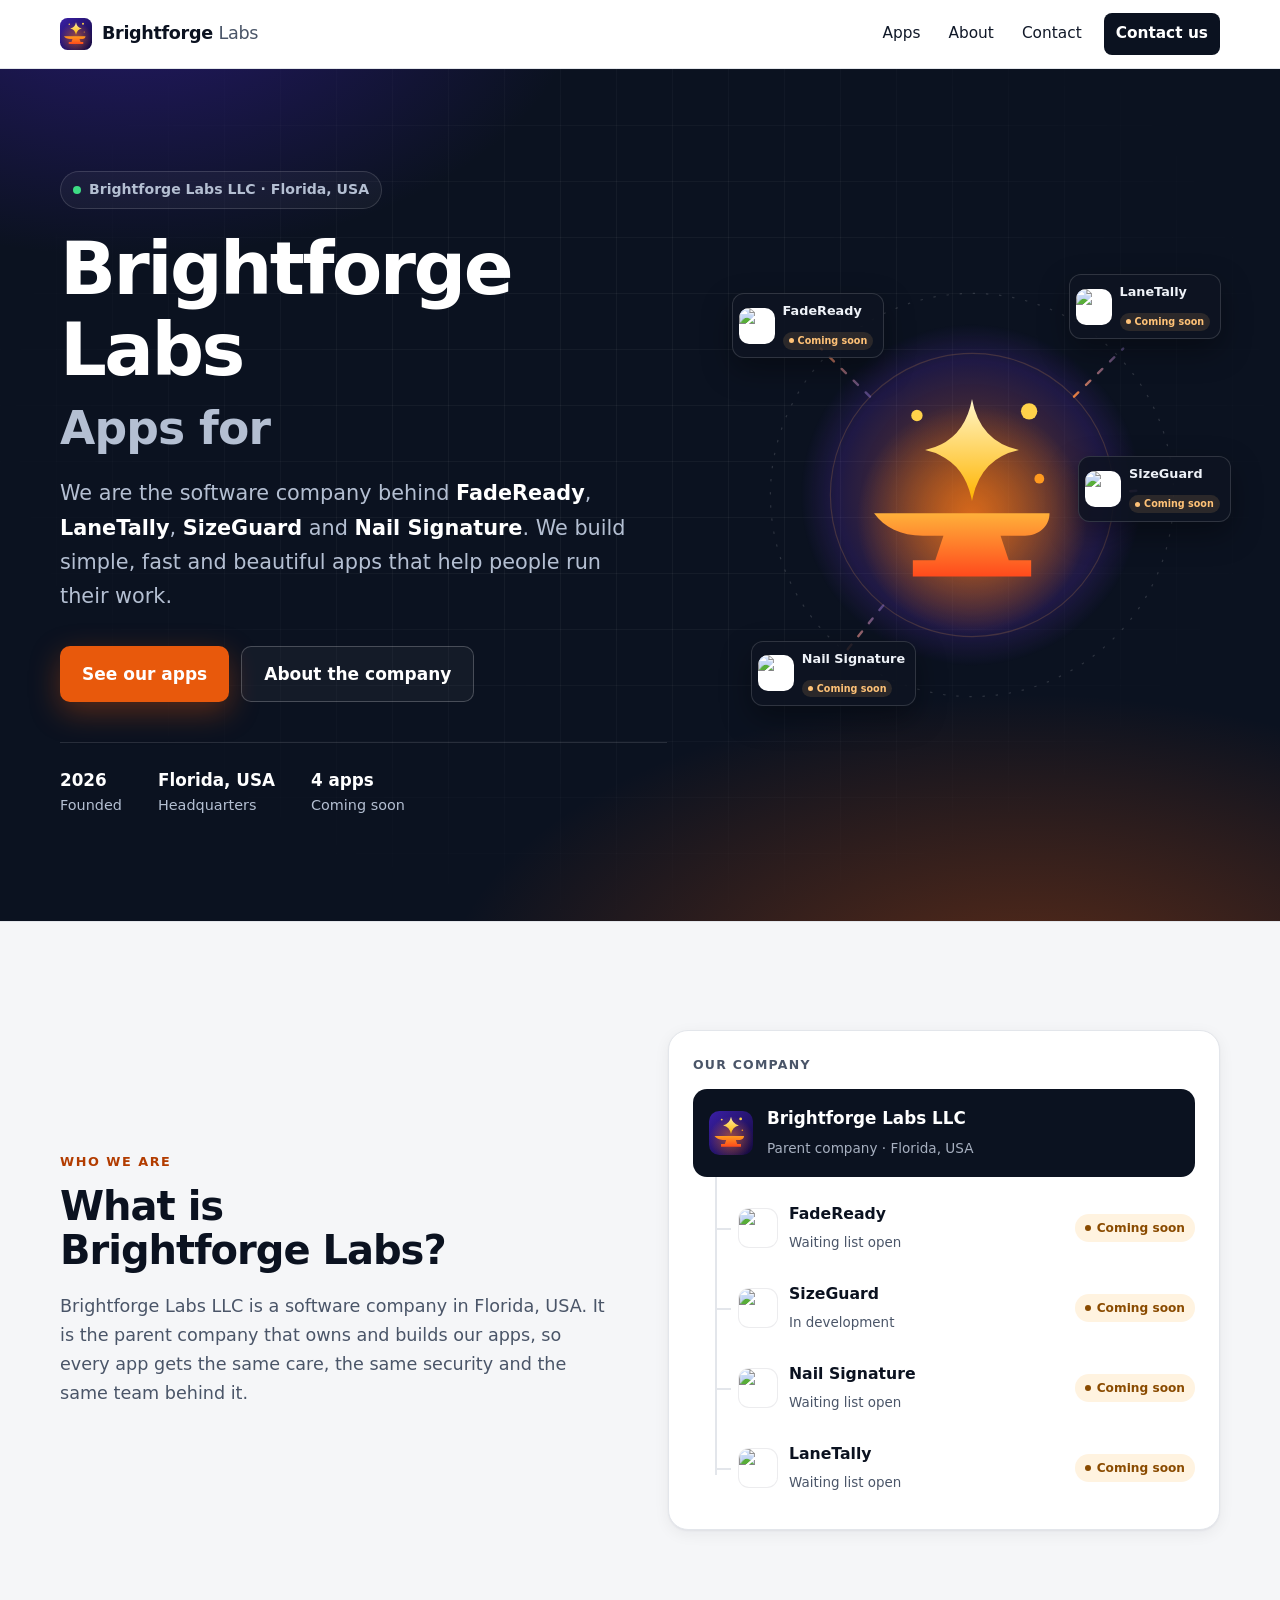
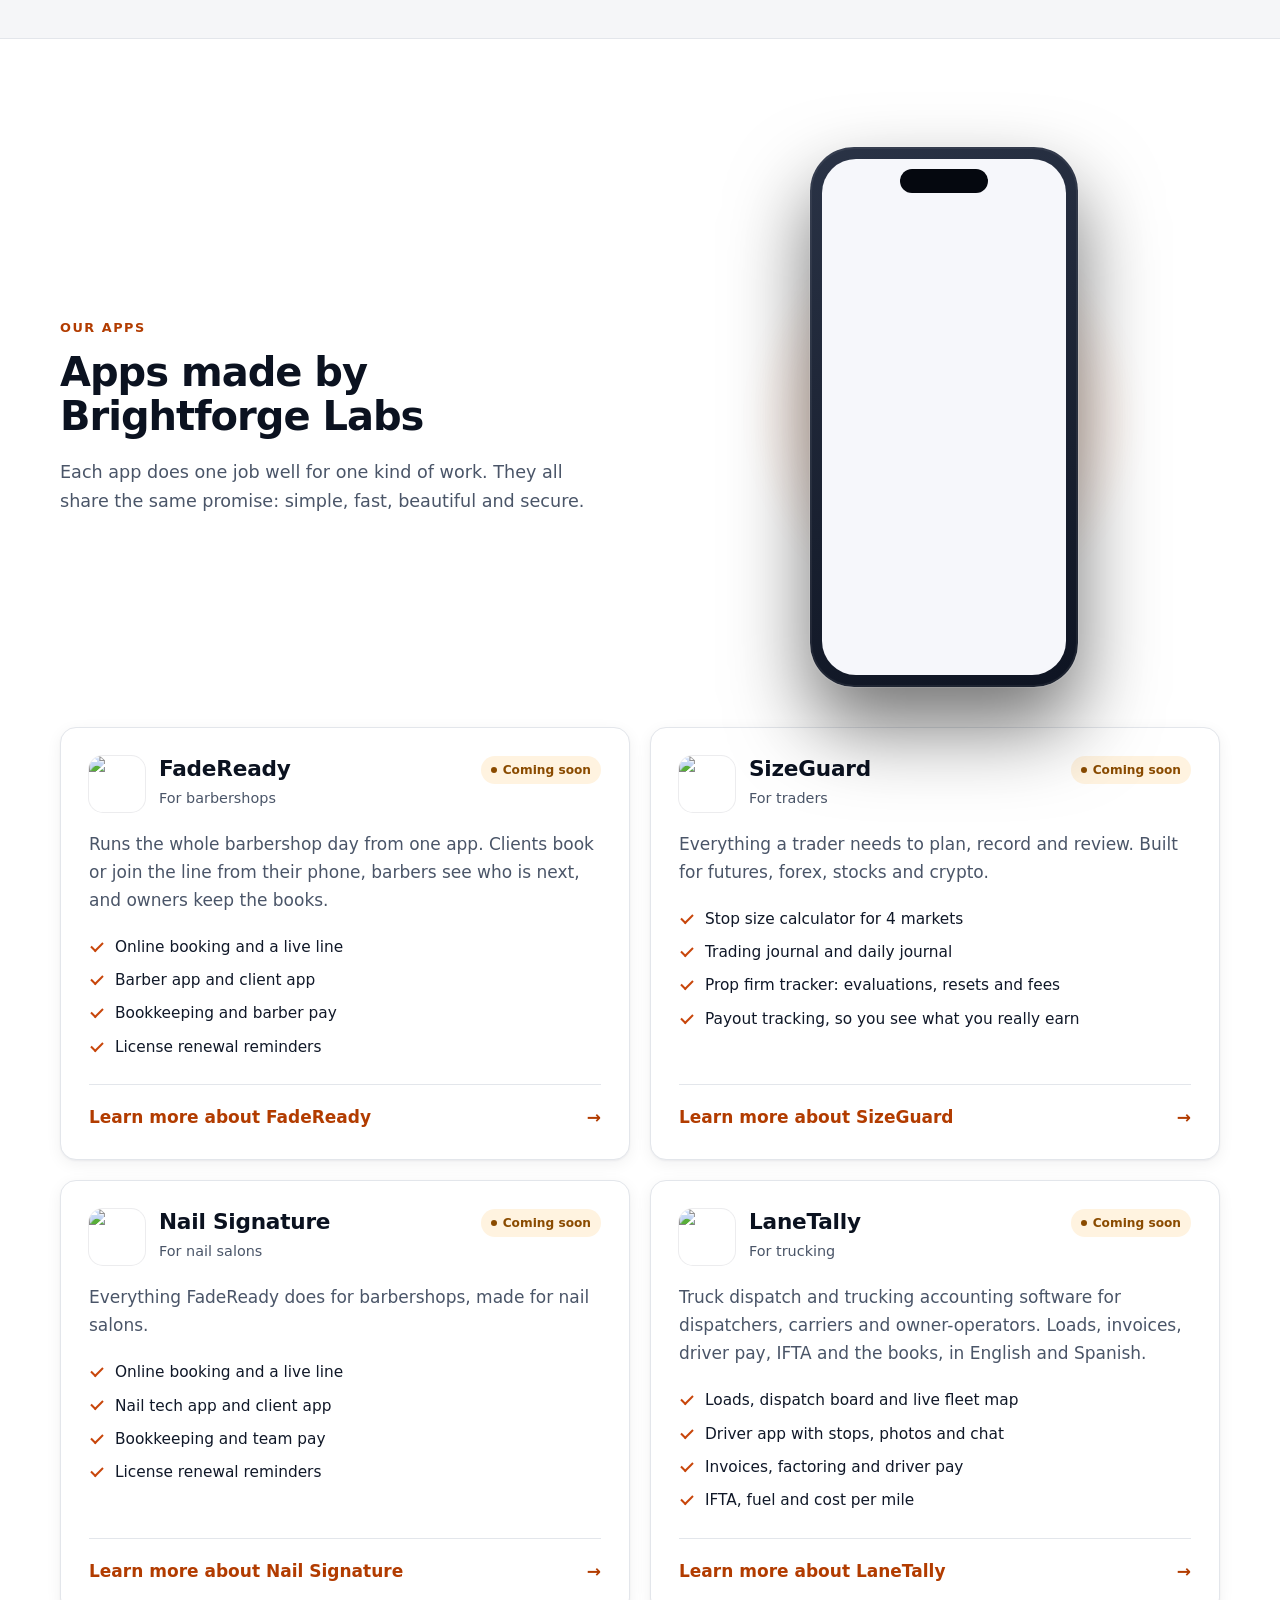
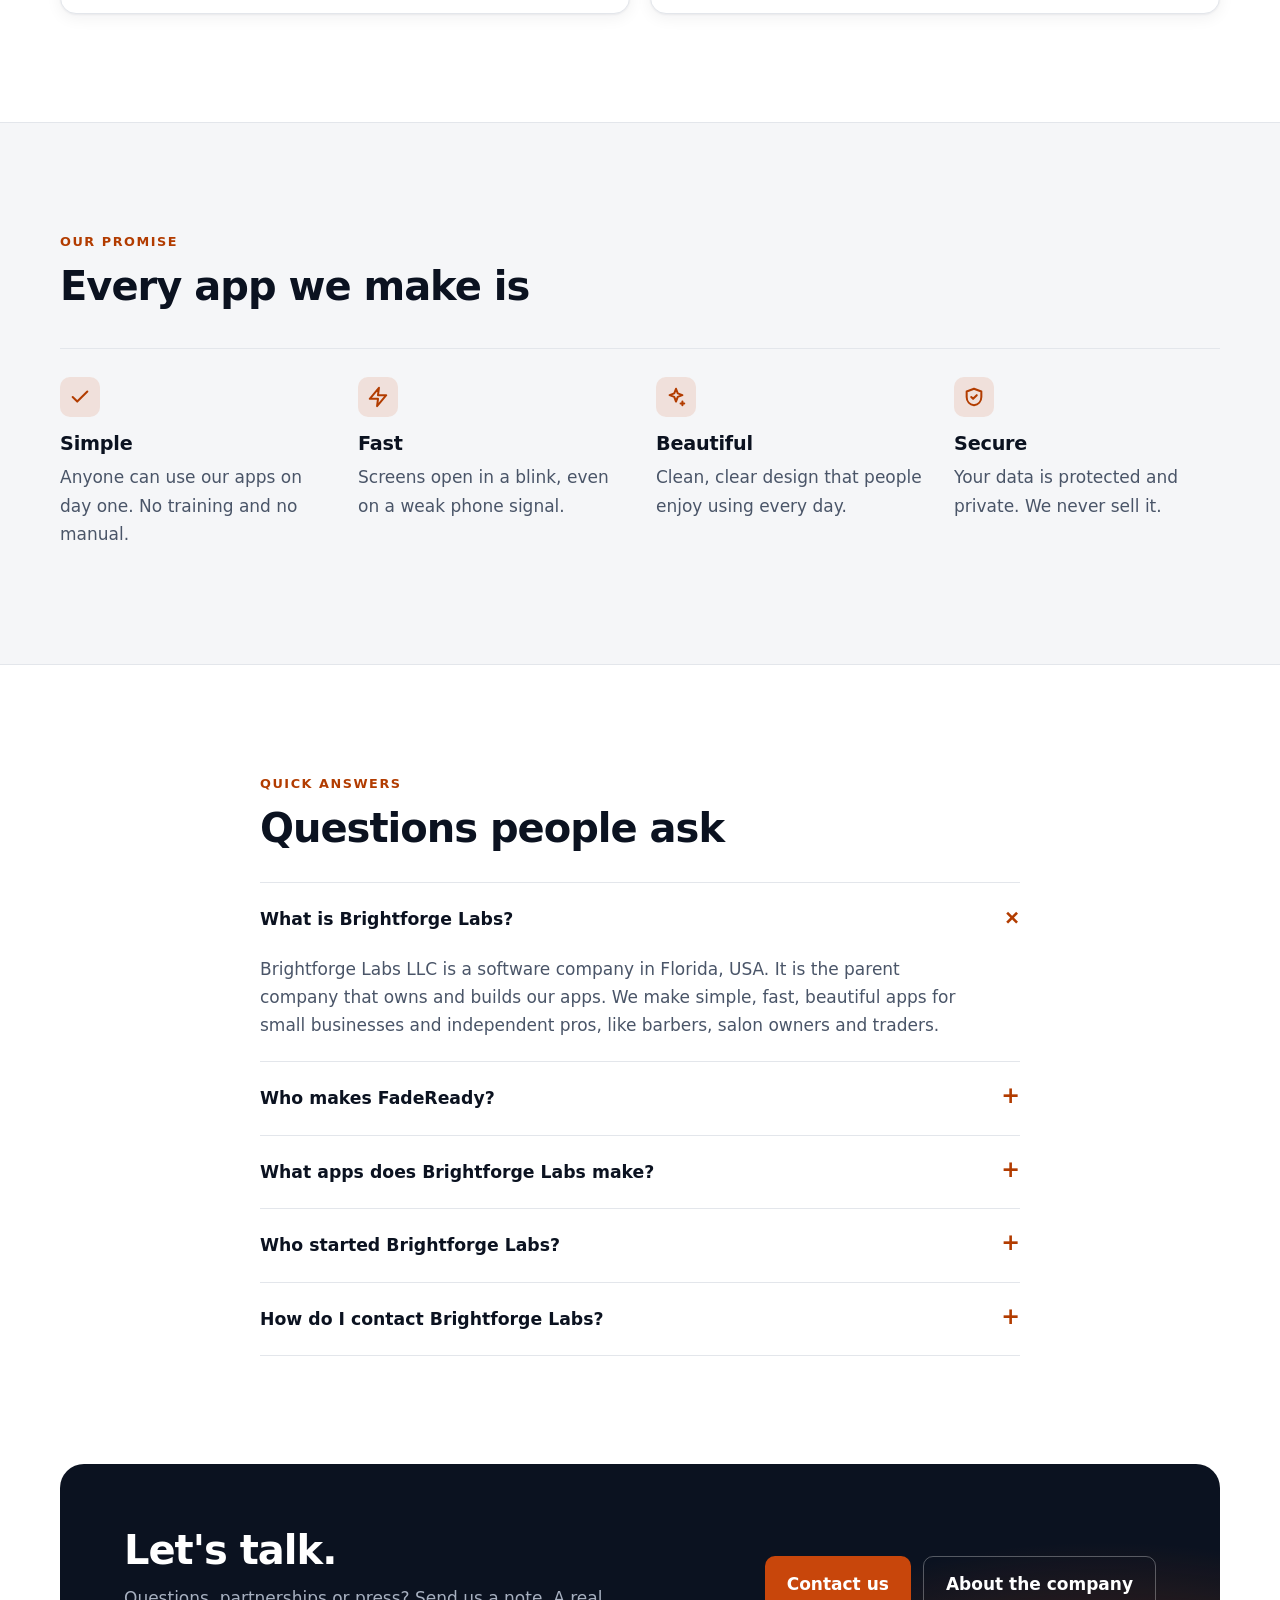
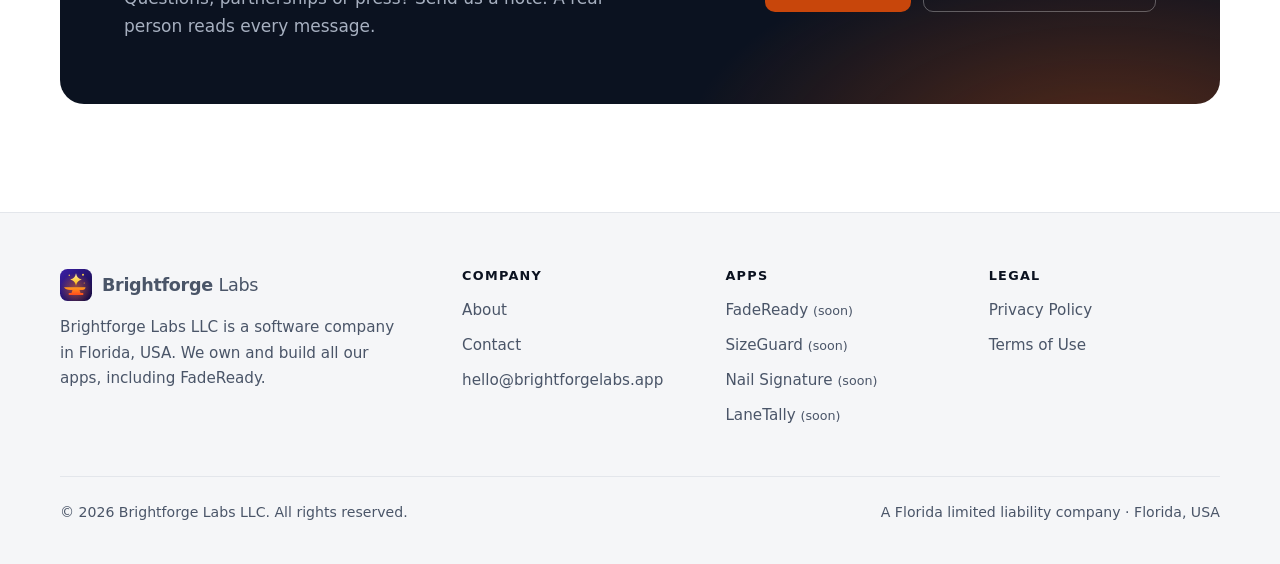
==== commit b0e76105: "Merge pull request #1 from idaelfonseca90/claude/clear-headline-and-app-statuses Clean homepage head" ====
--- a/public/index.html
+++ b/public/index.html
@@ -27,8 +27,8 @@
 <meta name="twitter:title" content="Brightforge Labs: FadeReady, LaneTally, SizeGuard & Nail Signature apps">
 <meta name="twitter:description" content="Brightforge Labs LLC is the Florida software company behind FadeReady for barbershops, LaneTally for trucking, SizeGuard for traders and Nail Signature for nail salons: simple, fast, beautiful apps for small businesses and independent pros.">
 <meta name="twitter:image" content="https://brightforgelabs.app/og-image.jpg">
-<style>:root{--bg:#ffffff;--bg-2:#f5f6f8;--card:#ffffff;--ink:#0b1220;--text:#101828;--muted:#4a5568;--line:#e3e6eb;--accent:#c8460b;--accent-text:#b23c00;--on-accent:#ffffff;--band:#0b1220;--band-text:#e9edf3;--band-muted:#a7b0c0;--live:#067647;--live-bg:#e7f6ee;--soon:#8a4b00;--soon-bg:#fff3e0;--shadow:0 1px 2px rgba(16,24,40,.05),0 4px 16px rgba(16,24,40,.06);--radius:16px;color-scheme:light}@media (prefers-color-scheme:dark){:root:not([data-theme=light]){--bg:#0a0f1c;--bg-2:#0f1626;--card:#111a2c;--ink:#f3f5f9;--text:#e8ecf3;--muted:#a3adbf;--line:#1f2a40;--accent:#ff7a2e;--accent-text:#ff9a5c;--on-accent:#1a0b00;--band:#060a14;--live:#6ce0a6;--live-bg:#0f2f22;--soon:#ffc277;--soon-bg:#33220b;--shadow:0 1px 2px rgba(0,0,0,.4),0 6px 20px rgba(0,0,0,.3);color-scheme:dark}}:root[data-theme=dark]{--bg:#0a0f1c;--bg-2:#0f1626;--card:#111a2c;--ink:#f3f5f9;--text:#e8ecf3;--muted:#a3adbf;--line:#1f2a40;--accent:#ff7a2e;--accent-text:#ff9a5c;--on-accent:#1a0b00;--band:#060a14;--live:#6ce0a6;--live-bg:#0f2f22;--soon:#ffc277;--soon-bg:#33220b;--shadow:0 1px 2px rgba(0,0,0,.4),0 6px 20px rgba(0,0,0,.3);color-scheme:dark}*,*::before,*::after{box-sizing:border-box}html{-webkit-text-size-adjust:100%;scroll-behavior:smooth}body{margin:0;background:var(--bg);color:var(--text);font:400 1.0625rem/1.65 ui-sans-serif,system-ui,-apple-system,"Segoe UI",Roboto,"Helvetica Neue",Arial,sans-serif;-webkit-font-smoothing:antialiased}img,svg{display:block;max-width:100%}a{color:var(--accent-text);text-underline-offset:3px}:focus-visible{outline:3px solid var(--accent);outline-offset:3px;border-radius:6px}h1,h2,h3{color:var(--ink);line-height:1.1;letter-spacing:-.025em;margin:0 0 .5em;font-weight:700;text-wrap:balance}h1{font-size:clamp(2.4rem,5.6vw,4.1rem);letter-spacing:-.035em}h2{font-size:clamp(1.8rem,3.4vw,2.5rem)}h3{font-size:1.2rem;letter-spacing:-.01em}p{margin:0 0 1em}.wrap{width:min(1160px,100% - 40px);margin-inline:auto}.narrow{width:min(760px,100% - 40px);margin-inline:auto}.skip{position:absolute;left:-999px;top:8px;background:var(--card);color:var(--text);padding:8px 14px;border-radius:8px;z-index:9}.skip:focus{left:12px}.site-head{position:sticky;top:env(safe-area-inset-top,0px);z-index:5;background:color-mix(in srgb,var(--bg) 86%,transparent);backdrop-filter:saturate(1.4) blur(12px);-webkit-backdrop-filter:saturate(1.4) blur(12px);border-bottom:1px solid var(--line)}.site-head .wrap{display:flex;align-items:center;justify-content:space-between;gap:16px;min-height:68px}.brand{display:flex;align-items:center;gap:10px;color:var(--ink);text-decoration:none;font-weight:700;font-size:1.1rem;letter-spacing:-.02em;white-space:nowrap}.brand svg{width:32px;height:32px}.brand b{font-weight:500;color:var(--muted)}.nav{display:flex;align-items:center;gap:4px;margin:0;padding:0;list-style:none}.nav a{display:block;padding:8px 12px;border-radius:8px;color:var(--text);text-decoration:none;font-weight:500;font-size:.96rem}.nav a:hover{background:var(--bg-2)}.nav a[aria-current=page]{color:var(--accent-text)}.nav .nav-cta{background:var(--ink);color:var(--bg);margin-left:6px;font-weight:600}.nav .nav-cta:hover{background:var(--ink);opacity:.88}@media (max-width:600px){.brand span{display:none}.nav a{padding:8px 9px}.nav .nav-cta{display:none}}.btns{display:flex;flex-wrap:wrap;gap:12px}.btn{display:inline-flex;align-items:center;gap:8px;padding:13px 22px;border-radius:10px;font-weight:600;text-decoration:none;transition:transform .15s ease,background .15s,border-color .15s}.btn:active{transform:scale(.98)}.btn-primary{background:var(--accent);color:var(--on-accent)}.btn-primary:hover{background:color-mix(in srgb,var(--accent) 88%,#000)}.btn-line{color:var(--ink);border:1px solid var(--line);background:var(--card)}.btn-line:hover{border-color:var(--muted)}.hero{position:relative;overflow:hidden;padding:clamp(56px,9vw,112px) 0 clamp(56px,8vw,96px);border-bottom:1px solid var(--line);background:radial-gradient(700px 360px at 85% 0%,color-mix(in srgb,var(--accent) 10%,transparent),transparent 70%),var(--bg)}.hero .wrap{display:grid;grid-template-columns:1.1fr .9fr;gap:56px;align-items:center}.hero .wrap>*{min-width:0}@media (max-width:900px){.hero .wrap{grid-template-columns:1fr;gap:40px}}.eyebrow{display:inline-flex;align-items:center;gap:8px;font-size:.88rem;font-weight:600;color:var(--muted);margin-bottom:20px}.eyebrow i{width:8px;height:8px;border-radius:50%;background:var(--accent)}.lead{font-size:clamp(1.12rem,2vw,1.3rem);color:var(--muted);max-width:44ch;margin-bottom:32px}.accent{color:var(--accent-text)}.facts{display:flex;flex-wrap:wrap;gap:12px 36px;margin:40px 0 0;padding:24px 0 0;border-top:1px solid var(--line);list-style:none}.facts li{display:flex;flex-direction:column;font-size:.9rem;color:var(--muted)}.facts b{font-size:1.05rem;color:var(--ink);font-weight:600}.org{background:var(--card);border:1px solid var(--line);border-radius:20px;padding:24px;box-shadow:var(--shadow)}.org-cap{font-size:.78rem;font-weight:700;letter-spacing:.1em;text-transform:uppercase;color:var(--muted);margin:0 0 14px}.org-parent{display:flex;align-items:center;gap:14px;padding:16px;border-radius:14px;background:var(--band);color:var(--band-text)}.org-parent svg{width:44px;height:44px;flex:none}.org-parent strong{display:block;font-size:1.05rem;color:#fff}.org-parent span{font-size:.85rem;color:var(--band-muted)}.org-kids{list-style:none;margin:0;padding:14px 0 0 22px;position:relative;display:grid;gap:6px}.org-kids::before{content:"";position:absolute;left:22px;top:0;bottom:30px;width:2px;background:var(--line)}.org-kids li{position:relative;display:flex;align-items:center;gap:12px;padding:10px 0 10px 24px}.org-kids li::before{content:"";position:absolute;left:0;top:50%;width:16px;height:2px;background:var(--line)}.org-kids li>div{min-width:0}.org-kids .tile{width:38px;height:38px;border-radius:10px}.org-kids .tile svg{width:20px;height:20px}.org-kids b{display:block;color:var(--ink);font-size:.98rem;font-weight:600}.org-kids small{color:var(--muted);font-size:.84rem}.org-kids .pill{margin-left:auto}section{padding:clamp(64px,9vw,108px) 0}.alt{background:var(--bg-2);border-block:1px solid var(--line)}.kicker{display:block;font-size:.8rem;font-weight:700;letter-spacing:.12em;text-transform:uppercase;color:var(--accent-text);margin-bottom:12px}.intro{max-width:60ch;color:var(--muted);font-size:1.1rem;margin-bottom:0}.apps{display:grid;gap:20px;grid-template-columns:repeat(auto-fit,minmax(min(100%,440px),1fr));margin-top:40px}.app{display:flex;flex-direction:column;background:var(--card);border:1px solid var(--line);border-radius:var(--radius);padding:28px;box-shadow:var(--shadow);transition:border-color .2s,transform .2s}.app:hover{border-color:color-mix(in srgb,var(--accent) 40%,var(--line));transform:translateY(-2px)}.app-top{display:flex;align-items:center;gap:14px;margin-bottom:18px}.app-top>div{min-width:0}.tile{flex:none;width:56px;height:56px;border-radius:14px;display:grid;place-items:center;color:#fff}.tile svg{width:28px;height:28px}.t-fr{background:linear-gradient(135deg,#111827,#3a1fa6 60%,#ff6a1a)}.t-tr{background:linear-gradient(135deg,#0b0906,#3a2a10 55%,#e8b84a)}.t-sl{background:linear-gradient(135deg,#2b1630,#5a2f5f 55%,#c9a25a)}.app h3{margin:0 0 2px;font-size:1.35rem}.app .for{font-size:.9rem;color:var(--muted)}.pill{display:inline-flex;align-items:center;gap:6px;font-size:.76rem;font-weight:700;padding:4px 10px;border-radius:999px;white-space:nowrap}.pill::before{content:"";width:6px;height:6px;border-radius:50%;background:currentColor}.p-live{color:var(--live);background:var(--live-bg)}.p-soon{color:var(--soon);background:var(--soon-bg)}.app .pill{margin-left:auto;align-self:flex-start}.app p{color:var(--muted)}.feat{list-style:none;margin:4px 0 24px;padding:0;display:grid;gap:8px}.feat li{position:relative;padding-left:26px;font-size:.96rem}.feat li::before{content:"";position:absolute;left:2px;top:.45em;width:12px;height:7px;border-left:2px solid var(--accent);border-bottom:2px solid var(--accent);transform:rotate(-45deg)}.app .more{margin-top:auto;padding-top:18px;border-top:1px solid var(--line);font-weight:600;text-decoration:none;display:flex;justify-content:space-between;align-items:center}.app .more span{transition:transform .15s}.app .more:hover span{transform:translateX(4px)}.values{display:grid;grid-template-columns:repeat(auto-fit,minmax(min(100%,240px),1fr));gap:0 32px;margin-top:40px;border-top:1px solid var(--line)}.value{padding:28px 0 8px}.value .ico{width:40px;height:40px;border-radius:10px;display:grid;place-items:center;background:color-mix(in srgb,var(--accent) 12%,transparent);color:var(--accent-text);margin-bottom:16px}.value .ico svg{width:22px;height:22px}.value p{color:var(--muted);margin:0}.faq{margin-top:32px;border-top:1px solid var(--line)}.faq details{border-bottom:1px solid var(--line)}.faq summary{cursor:pointer;list-style:none;padding:22px 0;font-weight:600;font-size:1.08rem;color:var(--ink);display:flex;justify-content:space-between;gap:16px}.faq summary::-webkit-details-marker{display:none}.faq summary::after{content:"+";font-size:1.4rem;line-height:1;color:var(--accent-text);transition:transform .2s}.faq details[open] summary::after{transform:rotate(45deg)}.faq details p{color:var(--muted);padding-bottom:22px;margin:0;max-width:65ch}.band{background:radial-gradient(600px 300px at 90% 120%,rgba(232,89,12,.35),transparent 70%),var(--band);color:var(--band-text);border-radius:24px;padding:clamp(32px,6vw,64px);display:flex;flex-wrap:wrap;gap:24px 48px;align-items:center;justify-content:space-between}.band>div{min-width:0}.band h2{color:#fff;margin:0 0 .3em}.band p{color:var(--band-muted);margin:0;max-width:46ch}.band .btn-line{background:transparent;color:#fff;border-color:rgba(255,255,255,.3)}.page-hero{padding:clamp(56px,8vw,96px) 0 clamp(40px,6vw,64px);border-bottom:1px solid var(--line);background:radial-gradient(600px 300px at 90% 0%,color-mix(in srgb,var(--accent) 9%,transparent),transparent 70%),var(--bg)}.page-hero h1{font-size:clamp(2.2rem,5vw,3.4rem);max-width:20ch}.page-hero .lead{margin-bottom:0}.prose h2{font-size:1.5rem;margin-top:2em}.prose h3{margin-top:1.6em}.prose p,.prose li{color:var(--muted)}.prose strong{color:var(--text)}.prose ul{padding-left:1.2em}.prose li{margin-bottom:.4em}.facts-table{width:100%;border-collapse:collapse;margin-top:8px}.facts-table th,.facts-table td{text-align:left;padding:14px 0;border-bottom:1px solid var(--line);vertical-align:top}.facts-table th{width:38%;font-weight:600;color:var(--ink);padding-right:16px}.facts-table td{color:var(--muted)}.mail{display:inline-flex;align-items:center;gap:12px;font-size:clamp(1.2rem,4vw,1.7rem);font-weight:700;letter-spacing:-.02em;text-decoration:none;color:var(--ink);padding:18px 24px;border-radius:14px;border:1px solid var(--line);background:var(--card);box-shadow:var(--shadow);word-break:break-all}.mail:hover{border-color:var(--accent)}.mail svg{flex:none;width:26px;height:26px;color:var(--accent-text)}.site-foot{border-top:1px solid var(--line);padding:56px 0 40px;color:var(--muted);font-size:.95rem;background:var(--bg-2)}.foot-grid{display:grid;grid-template-columns:1.6fr repeat(3,1fr);gap:32px}@media (max-width:760px){.foot-grid{grid-template-columns:1fr 1fr}.foot-brand{grid-column:1/-1}}.foot-brand p{max-width:36ch;margin:14px 0 0}.site-foot h2{font-size:.8rem;font-weight:700;letter-spacing:.1em;text-transform:uppercase;color:var(--ink);margin:0 0 14px}.site-foot ul{list-style:none;margin:0;padding:0;display:grid;gap:10px}.site-foot a{color:var(--muted);text-decoration:none}.site-foot a:hover{color:var(--accent-text)}.foot-base{display:flex;flex-wrap:wrap;justify-content:space-between;gap:8px 24px;margin-top:48px;padding-top:24px;border-top:1px solid var(--line);font-size:.88rem}.foot-base p{margin:0}@keyframes up{from{transform:translateY(12px)}}.hero .wrap>*{animation:up .6s cubic-bezier(.2,.8,.2,1) both}.hero .wrap>:nth-child(2){animation-delay:.08s}@media (prefers-reduced-motion:reduce){*,*::before,*::after{animation:none!important;transition:none!important;scroll-behavior:auto!important}}@media (max-width:540px){.values{grid-template-columns:1fr 1fr;gap:0 20px}.value h3{font-size:1.05rem}.value p{font-size:.95rem}.org{padding:18px}.org-kids small{display:none}}.hero-live{--h-text:#eef2f8;--h-muted:#b4bfd2;background:radial-gradient(900px 480px at 80% 110%,rgba(232,89,12,.38),transparent 65%),radial-gradient(700px 420px at 10% -10%,rgba(58,31,166,.55),transparent 65%),#0b1220;color:var(--h-text);border-bottom:0;padding:clamp(56px,8vw,104px) 0 clamp(64px,8vw,104px);isolation:isolate}.hero-live::after{content:"";position:absolute;inset:0;z-index:-1;background-image:linear-gradient(rgba(255,255,255,.045) 1px,transparent 1px),linear-gradient(90deg,rgba(255,255,255,.045) 1px,transparent 1px);background-size:56px 56px;mask-image:radial-gradient(ellipse at 50% 40%,#000 30%,transparent 75%);-webkit-mask-image:radial-gradient(ellipse at 50% 40%,#000 30%,transparent 75%)}.embers{position:absolute;inset:0;width:100%;height:100%;z-index:-1;pointer-events:none}.hero-live .eyebrow{color:var(--h-muted);padding:6px 12px;border:1px solid rgba(255,255,255,.14);border-radius:999px;background:rgba(255,255,255,.04)}.hero-live .eyebrow i{background:#3ddc84;box-shadow:0 0 0 0 rgba(61,220,132,.6);animation:ping 2s ease-out infinite}.hero-live h1{color:#fff;font-size:clamp(2.6rem,6.4vw,4.6rem);margin-bottom:.3em}.hero-live h1 .sub{display:block;font-size:.62em;font-weight:600;color:var(--h-muted);letter-spacing:-.02em;margin-top:.25em}.rot{display:inline-grid;vertical-align:bottom;height:1.15em;overflow:hidden}.rot>span::before{content:attr(data-w)}.rot>span{grid-area:1/1;background:linear-gradient(100deg,#ffd166,#ff8a3d 45%,#ff5c8a);-webkit-background-clip:text;background-clip:text;color:transparent;animation:rot 16s cubic-bezier(.7,0,.3,1) infinite;opacity:0}.rot>span:nth-child(2){animation-delay:4s}.rot>span:nth-child(3){animation-delay:8s}.rot>span:nth-child(4){animation-delay:12s}.hero-live .lead{color:var(--h-muted)}.hero-live .lead b{color:#fff;font-weight:600}.hero-live .btn-line{background:rgba(255,255,255,.04);color:#fff;border-color:rgba(255,255,255,.22)}.hero-live .btn-line:hover{border-color:rgba(255,255,255,.5)}.hero-live .btn-primary{background:#e8590c;color:#fff;box-shadow:0 10px 30px rgba(232,89,12,.35)}.hero-live .btn-primary:hover{background:#ff6a1a}.hero-live .facts{border-color:rgba(255,255,255,.12)}.hero-live .facts li{color:var(--h-muted)}.hero-live .facts b{color:#fff}.sr{position:absolute;width:1px;height:1px;overflow:hidden;clip:rect(0 0 0 0);white-space:nowrap}.stage{position:relative;display:grid;place-items:center;min-height:540px}.stage::before{content:"";position:absolute;width:420px;height:420px;max-width:100%;border-radius:50%;background:radial-gradient(circle,rgba(232,89,12,.35),transparent 65%);filter:blur(10px)}.phone{position:relative;width:268px;height:540px;border-radius:44px;padding:12px;background:linear-gradient(160deg,#2a3346,#0e1422);box-shadow:0 0 0 1px rgba(255,255,255,.12),0 40px 80px rgba(0,0,0,.55),inset 0 0 0 2px rgba(255,255,255,.06);animation:bob 7s ease-in-out infinite}.phone::before{content:"";position:absolute;top:22px;left:50%;width:88px;height:24px;margin-left:-44px;border-radius:14px;background:#05080f;z-index:3}.screen{position:relative;height:100%;border-radius:34px;overflow:hidden;background:#f6f7fb;color:#101828;font-size:13px;line-height:1.35}.scr{position:absolute;inset:0;padding:52px 16px 16px;display:flex;flex-direction:column;gap:10px;opacity:0;transform:translateX(24px);animation:scr 16s ease-in-out infinite}.scr:nth-child(2){animation-delay:4s}.scr:nth-child(3){animation-delay:8s}.scr:nth-child(4){animation-delay:12s}.scr-head{display:flex;align-items:center;gap:8px;font-weight:700;font-size:15px}.scr-head .dot{width:28px;height:28px;border-radius:8px;display:grid;place-items:center;color:#fff}.scr-head .dot svg{width:16px;height:16px}.scr-head small{display:block;font-weight:500;color:#5b6475;font-size:11px}.scr-card{background:#fff;border-radius:14px;padding:12px;box-shadow:0 1px 2px rgba(16,24,40,.06),0 2px 8px rgba(16,24,40,.06)}.scr-card h4{margin:0 0 8px;font-size:11px;letter-spacing:.06em;text-transform:uppercase;color:#5b6475}.row{display:flex;align-items:center;gap:8px;padding:6px 0;border-top:1px solid #eef0f4}.row:first-of-type{border-top:0}.row .av{width:24px;height:24px;border-radius:50%;flex:none;display:grid;place-items:center;font-size:10px;font-weight:700;color:#fff}.row .grow{flex:1;min-width:0}.row small{color:#5b6475;font-size:11px}.tag-now{font-size:10px;font-weight:700;color:#067647;background:#e7f6ee;padding:2px 7px;border-radius:999px}.big{font-size:26px;font-weight:800;letter-spacing:-.02em}.mkts{display:flex;gap:6px}.mkts span{flex:1;text-align:center;font-size:11px;font-weight:600;padding:6px 0;border-radius:8px;background:#eef0f4;color:#344054}.mkts span.on{background:#0f766e;color:#fff}.bar{height:6px;border-radius:6px;background:#eef0f4;overflow:hidden}.bar i{display:block;height:100%;width:62%;border-radius:6px;background:linear-gradient(90deg,#0f766e,#22c55e);animation:grow 4s ease-in-out infinite alternate}.kv{display:flex;justify-content:space-between;font-size:12px;padding:4px 0}.kv b{font-variant-numeric:tabular-nums}.pos{color:#067647}.neg{color:#b42318}.slot{display:flex;gap:8px;align-items:center;padding:7px 0;border-top:1px solid #eef0f4}.slot:first-of-type{border-top:0}.slot time{font-size:11px;font-weight:700;color:#9d174d;width:42px;font-variant-numeric:tabular-nums}.pulse{animation:glow 2.4s ease-in-out infinite}@media (max-width:900px){.stage{min-height:0;padding-top:8px}.phone{width:240px;height:480px}}@keyframes ping{0%{box-shadow:0 0 0 0 rgba(61,220,132,.6)}100%{box-shadow:0 0 0 10px rgba(61,220,132,0)}}@keyframes rot{0%{opacity:0;transform:translateY(60%)}4%,22%{opacity:1;transform:none}26%,100%{opacity:0;transform:translateY(-60%)}}@keyframes scr{0%{opacity:0;transform:translateX(24px)}4%,22%{opacity:1;transform:none}26%,100%{opacity:0;transform:translateX(-24px)}}@keyframes bob{50%{transform:translateY(-10px) rotate(-1deg)}}@keyframes grow{from{width:38%}to{width:78%}}@keyframes glow{50%{background:#fff4ec}}@media (prefers-reduced-motion:reduce){.rot>span:first-child,.scr:first-child{opacity:1;transform:none}}.split{display:grid;grid-template-columns:1fr 1fr;gap:56px;align-items:center}.split>*{min-width:0}@media (max-width:900px){.split{grid-template-columns:1fr;gap:32px}}.forge{position:relative;width:min(100%,480px);aspect-ratio:1;margin-inline:auto}.halo{position:absolute;inset:14%;border-radius:50%;background:radial-gradient(circle,rgba(255,122,26,.42),rgba(124,58,237,.18) 55%,transparent 70%);animation:breathe 4.8s ease-in-out infinite}.emblem{position:relative;width:100%;height:100%;overflow:visible}.ring{transform-origin:200px 200px;animation:turn 80s linear infinite}.links path{animation:flow 1.6s linear infinite}.heat{transform-box:fill-box;transform-origin:center;animation:breathe 2.4s ease-in-out infinite}.star{transform-box:fill-box;transform-origin:50% 100%;animation:strike 2.4s cubic-bezier(.5,0,.2,1) infinite}.flash{transform-box:fill-box;transform-origin:center;opacity:0;animation:flash 2.4s ease-out infinite}.tw{animation:twinkle 2.4s ease-in-out infinite}.t2{animation-delay:.8s}.t3{animation-delay:1.6s}.emitter{position:absolute;left:50%;top:51%;width:1px;height:1px}.orb{position:absolute;display:flex;align-items:center;gap:10px;padding:10px 14px 10px 10px;border-radius:14px;background:rgba(14,20,34,.88);border:1px solid rgba(255,255,255,.14);box-shadow:0 12px 30px rgba(0,0,0,.35);color:#fff;animation:bob 6s ease-in-out infinite;white-space:nowrap}.orb .tile{width:36px;height:36px;border-radius:10px}.orb .tile svg{width:19px;height:19px}.orb b{display:block;font-size:.92rem;font-weight:600;margin-bottom:3px}.orb .pill{font-size:.68rem;padding:2px 8px}.orb .p-live{color:#6ce0a6;background:rgba(108,224,166,.12)}.orb .p-soon{color:#ffc277;background:rgba(255,194,119,.12)}.o1{left:0;top:8%}.o2{right:-4%;top:42%;animation-delay:-2s}.o3{left:4%;bottom:6%;animation-delay:-4s}.o4{right:-2%;top:4%;animation-delay:-3s}@media (max-width:900px){.forge{width:min(100%,400px)}.o2{right:0}}@media (max-width:420px){.orb{padding:7px 10px 7px 7px;gap:8px}.orb .tile{width:28px;height:28px}.orb .tile svg{width:15px;height:15px}.orb b{font-size:.8rem}}.apps-head{align-items:center}.apps-head .stage{min-height:0}@keyframes breathe{50%{opacity:.7;transform:scale(1.06)}}@keyframes turn{to{transform:rotate(360deg)}}@keyframes flow{to{stroke-dashoffset:-28}}@keyframes strike{0%,70%,100%{transform:translateY(0) scale(1)}80%{transform:translateY(-6%) scale(1.08)}86%{transform:translateY(3%) scale(.94)}}@keyframes flash{0%,84%{opacity:0;transform:scale(.4)}86%{opacity:1;transform:scale(.6)}100%{opacity:0;transform:scale(2.6)}}@keyframes twinkle{50%{opacity:.25}}@media (prefers-reduced-motion:reduce){.flash{display:none}}.logo{object-fit:cover;background:#fff;box-shadow:0 0 0 1px rgba(15,23,42,.08)}.hero-logo{display:block;width:72px;height:72px;border-radius:18px;margin-bottom:18px}a.orb{color:inherit;text-decoration:none;cursor:pointer;transition:border-color .2s,background .2s,box-shadow .2s}a.orb:hover,a.orb:focus-visible{border-color:rgba(255,170,80,.6);background:rgba(24,30,48,.95);box-shadow:0 14px 34px rgba(0,0,0,.35),0 0 0 3px rgba(255,138,61,.25)}a.orb:focus-visible{outline:2px solid #ffb03a;outline-offset:3px}@media (prefers-reduced-motion:no-preference){html{scroll-behavior:smooth}.app:target,.app.spot{animation:spot 1.8s ease-out}}.app{scroll-margin-top:96px}@keyframes spot{0%,35%{box-shadow:0 0 0 3px var(--accent),0 18px 40px color-mix(in srgb,var(--accent) 22%,transparent)}100%{box-shadow:0 0 0 0 transparent}}a.orb{touch-action:manipulation}a.orb::before{content:"";position:absolute;inset:-14px -8px}a.orb:hover,a.orb:focus,a.orb:active{animation-play-state:paused}.orb{padding:6px 10px 6px 6px;gap:8px;border-radius:12px}.orb b{font-size:.8rem;margin-bottom:2px}.orb .pill{font-size:.6rem;padding:1px 6px;gap:4px}.orb .pill::before{width:5px;height:5px}@media (max-width:420px){.orb{padding:5px 8px 5px 5px;gap:6px}.orb b{font-size:.72rem}.orb .pill{font-size:.56rem;padding:0 5px}}@media (max-width:900px) and (min-width:561px){.o1{left:-20%}.o2{right:-24%;top:46%}.o3{left:-16%}.o4{right:-20%}}@media (max-width:560px){.o2{right:-3%;top:60%}.o4{right:-3%}.o1{left:-2%}}.app h4{margin:18px 0 6px;font-size:1rem}.app ul.steps{margin:0;padding-left:1.2em;color:var(--muted)}.app .steps li{margin-bottom:.5em}.app a{overflow-wrap:anywhere}</style>
-<script type="application/ld+json">{"@context":"https://schema.org","@graph":[{"@type":"Organization","@id":"https://brightforgelabs.app/#organization","name":"Brightforge Labs","legalName":"Brightforge Labs LLC","alternateName":["Brightforge Labs LLC","Brightforge"],"url":"https://brightforgelabs.app/","logo":{"@type":"ImageObject","@id":"https://brightforgelabs.app/#logo","url":"https://brightforgelabs.app/icons/logo-square-512.png","width":512,"height":512,"caption":"Brightforge Labs"},"image":{"@id":"https://brightforgelabs.app/#logo"},"description":"Brightforge Labs LLC is the Florida software company behind FadeReady for barbershops, LaneTally for trucking, SizeGuard for traders and Nail Signature for nail salons: simple, fast, beautiful apps for small businesses and independent pros.","slogan":"Bright ideas, forged into real apps.","email":"hello@brightforgelabs.app","foundingDate":"2026-10-24","founder":{"@type":"Person","name":"Idael Fonseca Hidalgo"},"address":{"@type":"PostalAddress","addressRegion":"FL","addressCountry":"US"},"contactPoint":{"@type":"ContactPoint","contactType":"customer support","email":"hello@brightforgelabs.app","url":"https://brightforgelabs.app/support","availableLanguage":["English","Spanish"]},"knowsAbout":["Trucking dispatch software","Carrier management software","Mobile apps","Software for small businesses","Barbershop booking software","Salon software","Trading tools","Position size and stop size calculators","Trading journals","Prop firm expense and payout tracking"],"brand":[{"@type":"Brand","name":"FadeReady","url":"https://fadeready.com/"},{"@type":"Brand","name":"SizeGuard","url":"https://sizeguard.com/"},{"@type":"Brand","name":"Nail Signature","url":"https://nailsignature.com/"},{"@type":"Brand","name":"LaneTally","url":"https://lanetally.com/"}],"sameAs":[]},{"@type":"WebSite","@id":"https://brightforgelabs.app/#website","url":"https://brightforgelabs.app/","name":"Brightforge Labs","publisher":{"@id":"https://brightforgelabs.app/#organization"},"inLanguage":"en-US"},{"@type":"WebPage","@id":"https://brightforgelabs.app/#webpage","url":"https://brightforgelabs.app/","name":"Brightforge Labs: FadeReady, LaneTally, SizeGuard & Nail Signature apps","description":"Brightforge Labs LLC is the Florida software company behind FadeReady for barbershops, LaneTally for trucking, SizeGuard for traders and Nail Signature for nail salons: simple, fast, beautiful apps for small businesses and independent pros.","isPartOf":{"@id":"https://brightforgelabs.app/#website"},"about":{"@id":"https://brightforgelabs.app/#organization"},"inLanguage":"en-US","dateModified":"2026-10-31"},{"@type":"SoftwareApplication","@id":"https://brightforgelabs.app/#fadeready","name":"FadeReady","url":"https://fadeready.com/","applicationCategory":"BusinessApplication","description":"FadeReady is an app for barbershops: online booking, a live line (queue), apps for barbers and clients, bookkeeping, and license renewal reminders.","author":{"@id":"https://brightforgelabs.app/#organization"},"publisher":{"@id":"https://brightforgelabs.app/#organization"}},{"@type":"FAQPage","@id":"https://brightforgelabs.app/#faq","mainEntity":[{"@type":"Question","name":"What is Brightforge Labs?","acceptedAnswer":{"@type":"Answer","text":"Brightforge Labs LLC is a software company in Florida, USA. It is the parent company that owns and builds our apps. We make simple, fast, beautiful apps for small businesses and independent pros, like barbers, salon owners and traders."}},{"@type":"Question","name":"Who makes FadeReady?","acceptedAnswer":{"@type":"Answer","text":"FadeReady is made by Brightforge Labs. FadeReady is an app for barbershops. It handles booking, the live line, barber and client apps, bookkeeping, and license renewals. FadeReady and fadeready.com are owned and run by Brightforge Labs LLC."}},{"@type":"Question","name":"What apps does Brightforge Labs make?","acceptedAnswer":{"@type":"Answer","text":"Four apps, all coming soon: FadeReady for barbershops (fadeready.com), Nail Signature for nail salons, which does everything FadeReady does (nailsignature.com), and LaneTally, truck dispatch and trucking accounting software (lanetally.com), all three with waiting lists open; plus SizeGuard, a trading toolkit with a stop size calculator for futures, forex, stocks and crypto, a trading journal, a daily journal and a prop firm tracker, in development (sizeguard.com)."}},{"@type":"Question","name":"Who started Brightforge Labs?","acceptedAnswer":{"@type":"Answer","text":"Brightforge Labs was started in 2026 by Idael Fonseca Hidalgo."}},{"@type":"Question","name":"How do I contact Brightforge Labs?","acceptedAnswer":{"@type":"Answer","text":"Email us at hello@brightforgelabs.app. We read every message."}}]}]}</script>
+<style>:root{--bg:#ffffff;--bg-2:#f5f6f8;--card:#ffffff;--ink:#0b1220;--text:#101828;--muted:#4a5568;--line:#e3e6eb;--accent:#c8460b;--accent-text:#b23c00;--on-accent:#ffffff;--band:#0b1220;--band-text:#e9edf3;--band-muted:#a7b0c0;--live:#067647;--live-bg:#e7f6ee;--soon:#8a4b00;--soon-bg:#fff3e0;--shadow:0 1px 2px rgba(16,24,40,.05),0 4px 16px rgba(16,24,40,.06);--radius:16px;color-scheme:light}@media (prefers-color-scheme:dark){:root:not([data-theme=light]){--bg:#0a0f1c;--bg-2:#0f1626;--card:#111a2c;--ink:#f3f5f9;--text:#e8ecf3;--muted:#a3adbf;--line:#1f2a40;--accent:#ff7a2e;--accent-text:#ff9a5c;--on-accent:#1a0b00;--band:#060a14;--live:#6ce0a6;--live-bg:#0f2f22;--soon:#ffc277;--soon-bg:#33220b;--shadow:0 1px 2px rgba(0,0,0,.4),0 6px 20px rgba(0,0,0,.3);color-scheme:dark}}:root[data-theme=dark]{--bg:#0a0f1c;--bg-2:#0f1626;--card:#111a2c;--ink:#f3f5f9;--text:#e8ecf3;--muted:#a3adbf;--line:#1f2a40;--accent:#ff7a2e;--accent-text:#ff9a5c;--on-accent:#1a0b00;--band:#060a14;--live:#6ce0a6;--live-bg:#0f2f22;--soon:#ffc277;--soon-bg:#33220b;--shadow:0 1px 2px rgba(0,0,0,.4),0 6px 20px rgba(0,0,0,.3);color-scheme:dark}*,*::before,*::after{box-sizing:border-box}html{-webkit-text-size-adjust:100%;scroll-behavior:smooth}body{margin:0;background:var(--bg);color:var(--text);font:400 1.0625rem/1.65 ui-sans-serif,system-ui,-apple-system,"Segoe UI",Roboto,"Helvetica Neue",Arial,sans-serif;-webkit-font-smoothing:antialiased}img,svg{display:block;max-width:100%}a{color:var(--accent-text);text-underline-offset:3px}:focus-visible{outline:3px solid var(--accent);outline-offset:3px;border-radius:6px}h1,h2,h3{color:var(--ink);line-height:1.1;letter-spacing:-.025em;margin:0 0 .5em;font-weight:700;text-wrap:balance}h1{font-size:clamp(2.4rem,5.6vw,4.1rem);letter-spacing:-.035em}h2{font-size:clamp(1.8rem,3.4vw,2.5rem)}h3{font-size:1.2rem;letter-spacing:-.01em}p{margin:0 0 1em}.wrap{width:min(1160px,100% - 40px);margin-inline:auto}.narrow{width:min(760px,100% - 40px);margin-inline:auto}.skip{position:absolute;left:-999px;top:8px;background:var(--card);color:var(--text);padding:8px 14px;border-radius:8px;z-index:9}.skip:focus{left:12px}.site-head{position:sticky;top:env(safe-area-inset-top,0px);z-index:5;background:color-mix(in srgb,var(--bg) 86%,transparent);backdrop-filter:saturate(1.4) blur(12px);-webkit-backdrop-filter:saturate(1.4) blur(12px);border-bottom:1px solid var(--line)}.site-head .wrap{display:flex;align-items:center;justify-content:space-between;gap:16px;min-height:68px}.brand{display:flex;align-items:center;gap:10px;color:var(--ink);text-decoration:none;font-weight:700;font-size:1.1rem;letter-spacing:-.02em;white-space:nowrap}.brand svg{width:32px;height:32px}.brand b{font-weight:500;color:var(--muted)}.nav{display:flex;align-items:center;gap:4px;margin:0;padding:0;list-style:none}.nav a{display:block;padding:8px 12px;border-radius:8px;color:var(--text);text-decoration:none;font-weight:500;font-size:.96rem}.nav a:hover{background:var(--bg-2)}.nav a[aria-current=page]{color:var(--accent-text)}.nav .nav-cta{background:var(--ink);color:var(--bg);margin-left:6px;font-weight:600}.nav .nav-cta:hover{background:var(--ink);opacity:.88}@media (max-width:600px){.brand span{display:none}.nav a{padding:8px 9px}.nav .nav-cta{display:none}}.btns{display:flex;flex-wrap:wrap;gap:12px}.btn{display:inline-flex;align-items:center;gap:8px;padding:13px 22px;border-radius:10px;font-weight:600;text-decoration:none;transition:transform .15s ease,background .15s,border-color .15s}.btn:active{transform:scale(.98)}.btn-primary{background:var(--accent);color:var(--on-accent)}.btn-primary:hover{background:color-mix(in srgb,var(--accent) 88%,#000)}.btn-line{color:var(--ink);border:1px solid var(--line);background:var(--card)}.btn-line:hover{border-color:var(--muted)}.hero{position:relative;overflow:hidden;padding:clamp(56px,9vw,112px) 0 clamp(56px,8vw,96px);border-bottom:1px solid var(--line);background:radial-gradient(700px 360px at 85% 0%,color-mix(in srgb,var(--accent) 10%,transparent),transparent 70%),var(--bg)}.hero .wrap{display:grid;grid-template-columns:1.1fr .9fr;gap:56px;align-items:center}.hero .wrap>*{min-width:0}@media (max-width:900px){.hero .wrap{grid-template-columns:1fr;gap:40px}}.eyebrow{display:inline-flex;align-items:center;gap:8px;font-size:.88rem;font-weight:600;color:var(--muted);margin-bottom:20px}.eyebrow i{width:8px;height:8px;border-radius:50%;background:var(--accent)}.lead{font-size:clamp(1.12rem,2vw,1.3rem);color:var(--muted);max-width:44ch;margin-bottom:32px}.accent{color:var(--accent-text)}.facts{display:flex;flex-wrap:wrap;gap:12px 36px;margin:40px 0 0;padding:24px 0 0;border-top:1px solid var(--line);list-style:none}.facts li{display:flex;flex-direction:column;font-size:.9rem;color:var(--muted)}.facts b{font-size:1.05rem;color:var(--ink);font-weight:600}.org{background:var(--card);border:1px solid var(--line);border-radius:20px;padding:24px;box-shadow:var(--shadow)}.org-cap{font-size:.78rem;font-weight:700;letter-spacing:.1em;text-transform:uppercase;color:var(--muted);margin:0 0 14px}.org-parent{display:flex;align-items:center;gap:14px;padding:16px;border-radius:14px;background:var(--band);color:var(--band-text)}.org-parent svg{width:44px;height:44px;flex:none}.org-parent strong{display:block;font-size:1.05rem;color:#fff}.org-parent span{font-size:.85rem;color:var(--band-muted)}.org-kids{list-style:none;margin:0;padding:14px 0 0 22px;position:relative;display:grid;gap:6px}.org-kids::before{content:"";position:absolute;left:22px;top:0;bottom:30px;width:2px;background:var(--line)}.org-kids li{position:relative;display:flex;align-items:center;gap:12px;padding:10px 0 10px 24px}.org-kids li::before{content:"";position:absolute;left:0;top:50%;width:16px;height:2px;background:var(--line)}.org-kids li>div{min-width:0}.org-kids .tile{width:38px;height:38px;border-radius:10px}.org-kids .tile svg{width:20px;height:20px}.org-kids b{display:block;color:var(--ink);font-size:.98rem;font-weight:600}.org-kids small{color:var(--muted);font-size:.84rem}.org-kids .pill{margin-left:auto}section{padding:clamp(64px,9vw,108px) 0}.alt{background:var(--bg-2);border-block:1px solid var(--line)}.kicker{display:block;font-size:.8rem;font-weight:700;letter-spacing:.12em;text-transform:uppercase;color:var(--accent-text);margin-bottom:12px}.intro{max-width:60ch;color:var(--muted);font-size:1.1rem;margin-bottom:0}.apps{display:grid;gap:20px;grid-template-columns:repeat(auto-fit,minmax(min(100%,440px),1fr));margin-top:40px}.app{display:flex;flex-direction:column;background:var(--card);border:1px solid var(--line);border-radius:var(--radius);padding:28px;box-shadow:var(--shadow);transition:border-color .2s,transform .2s}.app:hover{border-color:color-mix(in srgb,var(--accent) 40%,var(--line));transform:translateY(-2px)}.app-top{display:flex;align-items:center;gap:14px;margin-bottom:18px}.app-top>div{min-width:0}.tile{flex:none;width:56px;height:56px;border-radius:14px;display:grid;place-items:center;color:#fff}.tile svg{width:28px;height:28px}.t-fr{background:linear-gradient(135deg,#111827,#3a1fa6 60%,#ff6a1a)}.t-tr{background:linear-gradient(135deg,#0b0906,#3a2a10 55%,#e8b84a)}.t-sl{background:linear-gradient(135deg,#2b1630,#5a2f5f 55%,#c9a25a)}.app h3{margin:0 0 2px;font-size:1.35rem}.app .for{font-size:.9rem;color:var(--muted)}.pill{display:inline-flex;align-items:center;gap:6px;font-size:.76rem;font-weight:700;padding:4px 10px;border-radius:999px;white-space:nowrap}.pill::before{content:"";width:6px;height:6px;border-radius:50%;background:currentColor}.p-live{color:var(--live);background:var(--live-bg)}.p-soon{color:var(--soon);background:var(--soon-bg)}.app .pill{margin-left:auto;align-self:flex-start}.app p{color:var(--muted)}.feat{list-style:none;margin:4px 0 24px;padding:0;display:grid;gap:8px}.feat li{position:relative;padding-left:26px;font-size:.96rem}.feat li::before{content:"";position:absolute;left:2px;top:.45em;width:12px;height:7px;border-left:2px solid var(--accent);border-bottom:2px solid var(--accent);transform:rotate(-45deg)}.app .more{margin-top:auto;padding-top:18px;border-top:1px solid var(--line);font-weight:600;text-decoration:none;display:flex;justify-content:space-between;align-items:center}.app .more span{transition:transform .15s}.app .more:hover span{transform:translateX(4px)}.values{display:grid;grid-template-columns:repeat(auto-fit,minmax(min(100%,240px),1fr));gap:0 32px;margin-top:40px;border-top:1px solid var(--line)}.value{padding:28px 0 8px}.value .ico{width:40px;height:40px;border-radius:10px;display:grid;place-items:center;background:color-mix(in srgb,var(--accent) 12%,transparent);color:var(--accent-text);margin-bottom:16px}.value .ico svg{width:22px;height:22px}.value p{color:var(--muted);margin:0}.faq{margin-top:32px;border-top:1px solid var(--line)}.faq details{border-bottom:1px solid var(--line)}.faq summary{cursor:pointer;list-style:none;padding:22px 0;font-weight:600;font-size:1.08rem;color:var(--ink);display:flex;justify-content:space-between;gap:16px}.faq summary::-webkit-details-marker{display:none}.faq summary::after{content:"+";font-size:1.4rem;line-height:1;color:var(--accent-text);transition:transform .2s}.faq details[open] summary::after{transform:rotate(45deg)}.faq details p{color:var(--muted);padding-bottom:22px;margin:0;max-width:65ch}.band{background:radial-gradient(600px 300px at 90% 120%,rgba(232,89,12,.35),transparent 70%),var(--band);color:var(--band-text);border-radius:24px;padding:clamp(32px,6vw,64px);display:flex;flex-wrap:wrap;gap:24px 48px;align-items:center;justify-content:space-between}.band>div{min-width:0}.band h2{color:#fff;margin:0 0 .3em}.band p{color:var(--band-muted);margin:0;max-width:46ch}.band .btn-line{background:transparent;color:#fff;border-color:rgba(255,255,255,.3)}.page-hero{padding:clamp(56px,8vw,96px) 0 clamp(40px,6vw,64px);border-bottom:1px solid var(--line);background:radial-gradient(600px 300px at 90% 0%,color-mix(in srgb,var(--accent) 9%,transparent),transparent 70%),var(--bg)}.page-hero h1{font-size:clamp(2.2rem,5vw,3.4rem);max-width:20ch}.page-hero .lead{margin-bottom:0}.prose h2{font-size:1.5rem;margin-top:2em}.prose h3{margin-top:1.6em}.prose p,.prose li{color:var(--muted)}.prose strong{color:var(--text)}.prose ul{padding-left:1.2em}.prose li{margin-bottom:.4em}.facts-table{width:100%;border-collapse:collapse;margin-top:8px}.facts-table th,.facts-table td{text-align:left;padding:14px 0;border-bottom:1px solid var(--line);vertical-align:top}.facts-table th{width:38%;font-weight:600;color:var(--ink);padding-right:16px}.facts-table td{color:var(--muted)}.mail{display:inline-flex;align-items:center;gap:12px;font-size:clamp(1.2rem,4vw,1.7rem);font-weight:700;letter-spacing:-.02em;text-decoration:none;color:var(--ink);padding:18px 24px;border-radius:14px;border:1px solid var(--line);background:var(--card);box-shadow:var(--shadow);word-break:break-all}.mail:hover{border-color:var(--accent)}.mail svg{flex:none;width:26px;height:26px;color:var(--accent-text)}.site-foot{border-top:1px solid var(--line);padding:56px 0 40px;color:var(--muted);font-size:.95rem;background:var(--bg-2)}.foot-grid{display:grid;grid-template-columns:1.6fr repeat(3,1fr);gap:32px}@media (max-width:760px){.foot-grid{grid-template-columns:1fr 1fr}.foot-brand{grid-column:1/-1}}.foot-brand p{max-width:36ch;margin:14px 0 0}.site-foot h2{font-size:.8rem;font-weight:700;letter-spacing:.1em;text-transform:uppercase;color:var(--ink);margin:0 0 14px}.site-foot ul{list-style:none;margin:0;padding:0;display:grid;gap:10px}.site-foot a{color:var(--muted);text-decoration:none}.site-foot a:hover{color:var(--accent-text)}.foot-base{display:flex;flex-wrap:wrap;justify-content:space-between;gap:8px 24px;margin-top:48px;padding-top:24px;border-top:1px solid var(--line);font-size:.88rem}.foot-base p{margin:0}@keyframes up{from{transform:translateY(12px)}}.hero .wrap>*{animation:up .6s cubic-bezier(.2,.8,.2,1) both}.hero .wrap>:nth-child(2){animation-delay:.08s}@media (prefers-reduced-motion:reduce){*,*::before,*::after{animation:none!important;transition:none!important;scroll-behavior:auto!important}}@media (max-width:540px){.values{grid-template-columns:1fr 1fr;gap:0 20px}.value h3{font-size:1.05rem}.value p{font-size:.95rem}.org{padding:18px}.org-kids small{display:none}}.hero-live{--h-text:#eef2f8;--h-muted:#b4bfd2;background:radial-gradient(900px 480px at 80% 110%,rgba(232,89,12,.38),transparent 65%),radial-gradient(700px 420px at 10% -10%,rgba(58,31,166,.55),transparent 65%),#0b1220;color:var(--h-text);border-bottom:0;padding:clamp(56px,8vw,104px) 0 clamp(64px,8vw,104px);isolation:isolate}.hero-live::after{content:"";position:absolute;inset:0;z-index:-1;background-image:linear-gradient(rgba(255,255,255,.045) 1px,transparent 1px),linear-gradient(90deg,rgba(255,255,255,.045) 1px,transparent 1px);background-size:56px 56px;mask-image:radial-gradient(ellipse at 50% 40%,#000 30%,transparent 75%);-webkit-mask-image:radial-gradient(ellipse at 50% 40%,#000 30%,transparent 75%)}.embers{position:absolute;inset:0;width:100%;height:100%;z-index:-1;pointer-events:none}.hero-live .eyebrow{color:var(--h-muted);padding:6px 12px;border:1px solid rgba(255,255,255,.14);border-radius:999px;background:rgba(255,255,255,.04)}.hero-live .eyebrow i{background:#3ddc84;box-shadow:0 0 0 0 rgba(61,220,132,.6);animation:ping 2s ease-out infinite}.hero-live h1{color:#fff;font-size:clamp(2.6rem,6.4vw,4.6rem);margin-bottom:.3em}.hero-live h1 .sub{display:block;font-size:.62em;font-weight:600;color:var(--h-muted);letter-spacing:-.02em;margin-top:.25em}.rot{display:inline-grid;vertical-align:bottom;height:1.15em;overflow:hidden}.rot>span::before{content:attr(data-w)}.rot>span{grid-area:1/1;background:linear-gradient(100deg,#ffd166,#ff8a3d 45%,#ff5c8a);-webkit-background-clip:text;background-clip:text;color:transparent;animation:rot 16s cubic-bezier(.7,0,.3,1) infinite;opacity:0}.rot>span:nth-child(2){animation-delay:4s}.rot>span:nth-child(3){animation-delay:8s}.rot>span:nth-child(4){animation-delay:12s}.hero-live .lead{color:var(--h-muted)}.hero-live .lead b{color:#fff;font-weight:600}.hero-live .btn-line{background:rgba(255,255,255,.04);color:#fff;border-color:rgba(255,255,255,.22)}.hero-live .btn-line:hover{border-color:rgba(255,255,255,.5)}.hero-live .btn-primary{background:#e8590c;color:#fff;box-shadow:0 10px 30px rgba(232,89,12,.35)}.hero-live .btn-primary:hover{background:#ff6a1a}.hero-live .facts{border-color:rgba(255,255,255,.12)}.hero-live .facts li{color:var(--h-muted)}.hero-live .facts b{color:#fff}.sr{position:absolute;width:1px;height:1px;overflow:hidden;clip:rect(0 0 0 0);white-space:nowrap}.stage{position:relative;display:grid;place-items:center;min-height:540px}.stage::before{content:"";position:absolute;width:420px;height:420px;max-width:100%;border-radius:50%;background:radial-gradient(circle,rgba(232,89,12,.35),transparent 65%);filter:blur(10px)}.phone{position:relative;width:268px;height:540px;border-radius:44px;padding:12px;background:linear-gradient(160deg,#2a3346,#0e1422);box-shadow:0 0 0 1px rgba(255,255,255,.12),0 40px 80px rgba(0,0,0,.55),inset 0 0 0 2px rgba(255,255,255,.06);animation:bob 7s ease-in-out infinite}.phone::before{content:"";position:absolute;top:22px;left:50%;width:88px;height:24px;margin-left:-44px;border-radius:14px;background:#05080f;z-index:3}.screen{position:relative;height:100%;border-radius:34px;overflow:hidden;background:#f6f7fb;color:#101828;font-size:13px;line-height:1.35}.scr{position:absolute;inset:0;padding:52px 16px 16px;display:flex;flex-direction:column;gap:10px;opacity:0;transform:translateX(24px);animation:scr 16s ease-in-out infinite}.scr:nth-child(2){animation-delay:4s}.scr:nth-child(3){animation-delay:8s}.scr:nth-child(4){animation-delay:12s}.scr-head{display:flex;align-items:center;gap:8px;font-weight:700;font-size:15px}.scr-head .dot{width:28px;height:28px;border-radius:8px;display:grid;place-items:center;color:#fff}.scr-head .dot svg{width:16px;height:16px}.scr-head small{display:block;font-weight:500;color:#5b6475;font-size:11px}.scr-card{background:#fff;border-radius:14px;padding:12px;box-shadow:0 1px 2px rgba(16,24,40,.06),0 2px 8px rgba(16,24,40,.06)}.scr-card h4{margin:0 0 8px;font-size:11px;letter-spacing:.06em;text-transform:uppercase;color:#5b6475}.row{display:flex;align-items:center;gap:8px;padding:6px 0;border-top:1px solid #eef0f4}.row:first-of-type{border-top:0}.row .av{width:24px;height:24px;border-radius:50%;flex:none;display:grid;place-items:center;font-size:10px;font-weight:700;color:#fff}.row .grow{flex:1;min-width:0}.row small{color:#5b6475;font-size:11px}.tag-now{font-size:10px;font-weight:700;color:#067647;background:#e7f6ee;padding:2px 7px;border-radius:999px}.big{font-size:26px;font-weight:800;letter-spacing:-.02em}.mkts{display:flex;gap:6px}.mkts span{flex:1;text-align:center;font-size:11px;font-weight:600;padding:6px 0;border-radius:8px;background:#eef0f4;color:#344054}.mkts span.on{background:#0f766e;color:#fff}.bar{height:6px;border-radius:6px;background:#eef0f4;overflow:hidden}.bar i{display:block;height:100%;width:62%;border-radius:6px;background:linear-gradient(90deg,#0f766e,#22c55e);animation:grow 4s ease-in-out infinite alternate}.kv{display:flex;justify-content:space-between;font-size:12px;padding:4px 0}.kv b{font-variant-numeric:tabular-nums}.pos{color:#067647}.neg{color:#b42318}.slot{display:flex;gap:8px;align-items:center;padding:7px 0;border-top:1px solid #eef0f4}.slot:first-of-type{border-top:0}.slot time{font-size:11px;font-weight:700;color:#9d174d;width:42px;font-variant-numeric:tabular-nums}.pulse{animation:glow 2.4s ease-in-out infinite}@media (max-width:900px){.stage{min-height:0;padding-top:8px}.phone{width:240px;height:480px}}@keyframes ping{0%{box-shadow:0 0 0 0 rgba(61,220,132,.6)}100%{box-shadow:0 0 0 10px rgba(61,220,132,0)}}@keyframes rot{0%{opacity:0;transform:translateY(60%)}4%,22%{opacity:1;transform:none}26%,100%{opacity:0;transform:translateY(-60%)}}@keyframes scr{0%{opacity:0;transform:translateX(24px)}4%,22%{opacity:1;transform:none}26%,100%{opacity:0;transform:translateX(-24px)}}@keyframes bob{50%{transform:translateY(-10px) rotate(-1deg)}}@keyframes grow{from{width:38%}to{width:78%}}@keyframes glow{50%{background:#fff4ec}}@media (prefers-reduced-motion:reduce){.rot>span:first-child,.scr:first-child{opacity:1;transform:none}}.split{display:grid;grid-template-columns:1fr 1fr;gap:56px;align-items:center}.split>*{min-width:0}@media (max-width:900px){.split{grid-template-columns:1fr;gap:32px}}.forge{position:relative;width:min(100%,480px);aspect-ratio:1;margin-inline:auto}.halo{position:absolute;inset:14%;border-radius:50%;background:radial-gradient(circle,rgba(255,122,26,.42),rgba(124,58,237,.18) 55%,transparent 70%);animation:breathe 4.8s ease-in-out infinite}.emblem{position:relative;width:100%;height:100%;overflow:visible}.ring{transform-origin:200px 200px;animation:turn 80s linear infinite}.links path{animation:flow 1.6s linear infinite}.heat{transform-box:fill-box;transform-origin:center;animation:breathe 2.4s ease-in-out infinite}.star{transform-box:fill-box;transform-origin:50% 100%;animation:strike 2.4s cubic-bezier(.5,0,.2,1) infinite}.flash{transform-box:fill-box;transform-origin:center;opacity:0;animation:flash 2.4s ease-out infinite}.tw{animation:twinkle 2.4s ease-in-out infinite}.t2{animation-delay:.8s}.t3{animation-delay:1.6s}.emitter{position:absolute;left:50%;top:51%;width:1px;height:1px}.orb{position:absolute;display:flex;align-items:center;gap:10px;padding:10px 14px 10px 10px;border-radius:14px;background:rgba(14,20,34,.88);border:1px solid rgba(255,255,255,.14);box-shadow:0 12px 30px rgba(0,0,0,.35);color:#fff;animation:bob 6s ease-in-out infinite;white-space:nowrap}.orb .tile{width:36px;height:36px;border-radius:10px}.orb .tile svg{width:19px;height:19px}.orb b{display:block;font-size:.92rem;font-weight:600;margin-bottom:3px}.orb .pill{font-size:.68rem;padding:2px 8px}.orb .p-live{color:#6ce0a6;background:rgba(108,224,166,.12)}.orb .p-soon{color:#ffc277;background:rgba(255,194,119,.12)}.o1{left:0;top:8%}.o2{right:-4%;top:42%;animation-delay:-2s}.o3{left:4%;bottom:6%;animation-delay:-4s}.o4{right:-2%;top:4%;animation-delay:-3s}@media (max-width:900px){.forge{width:min(100%,400px)}.o2{right:0}}@media (max-width:420px){.orb{padding:7px 10px 7px 7px;gap:8px}.orb .tile{width:28px;height:28px}.orb .tile svg{width:15px;height:15px}.orb b{font-size:.8rem}}.apps-head{align-items:center}.apps-head .stage{min-height:0}@keyframes breathe{50%{opacity:.7;transform:scale(1.06)}}@keyframes turn{to{transform:rotate(360deg)}}@keyframes flow{to{stroke-dashoffset:-28}}@keyframes strike{0%,70%,100%{transform:translateY(0) scale(1)}80%{transform:translateY(-6%) scale(1.08)}86%{transform:translateY(3%) scale(.94)}}@keyframes flash{0%,84%{opacity:0;transform:scale(.4)}86%{opacity:1;transform:scale(.6)}100%{opacity:0;transform:scale(2.6)}}@keyframes twinkle{50%{opacity:.25}}@media (prefers-reduced-motion:reduce){.flash{display:none}}.logo{object-fit:cover;background:#fff;box-shadow:0 0 0 1px rgba(15,23,42,.08)}.hero-logo{display:block;width:72px;height:72px;border-radius:18px;margin-bottom:18px}a.orb{color:inherit;text-decoration:none;cursor:pointer;transition:border-color .2s,background .2s,box-shadow .2s}a.orb:hover,a.orb:focus-visible{border-color:rgba(255,170,80,.6);background:rgba(24,30,48,.95);box-shadow:0 14px 34px rgba(0,0,0,.35),0 0 0 3px rgba(255,138,61,.25)}a.orb:focus-visible{outline:2px solid #ffb03a;outline-offset:3px}@media (prefers-reduced-motion:no-preference){html{scroll-behavior:smooth}.app:target,.app.spot{animation:spot 1.8s ease-out}}.app{scroll-margin-top:96px}@keyframes spot{0%,35%{box-shadow:0 0 0 3px var(--accent),0 18px 40px color-mix(in srgb,var(--accent) 22%,transparent)}100%{box-shadow:0 0 0 0 transparent}}a.orb{touch-action:manipulation}a.orb::before{content:"";position:absolute;inset:-14px -8px}a.orb:hover,a.orb:focus,a.orb:active{animation-play-state:paused}.orb{padding:6px 10px 6px 6px;gap:8px;border-radius:12px}.orb b{font-size:.8rem;margin-bottom:2px}.orb .pill{font-size:.6rem;padding:1px 6px;gap:4px}.orb .pill::before{width:5px;height:5px}@media (max-width:420px){.orb{padding:5px 8px 5px 5px;gap:6px}.orb b{font-size:.72rem}.orb .pill{font-size:.56rem;padding:0 5px}}@media (max-width:900px) and (min-width:561px){.o1{left:-20%}.o2{right:-24%;top:46%}.o3{left:-16%}.o4{right:-20%}}@media (max-width:560px){.o2{right:-3%;top:60%}.o4{right:-3%}.o1{left:-2%}}</style>
+<script type="application/ld+json">{"@context":"https://schema.org","@graph":[{"@type":"Organization","@id":"https://brightforgelabs.app/#organization","name":"Brightforge Labs","legalName":"Brightforge Labs LLC","alternateName":["Brightforge Labs LLC","Brightforge"],"url":"https://brightforgelabs.app/","logo":{"@type":"ImageObject","@id":"https://brightforgelabs.app/#logo","url":"https://brightforgelabs.app/icons/logo-square-512.png","width":512,"height":512,"caption":"Brightforge Labs"},"image":{"@id":"https://brightforgelabs.app/#logo"},"description":"Brightforge Labs LLC is the Florida software company behind FadeReady for barbershops, LaneTally for trucking, SizeGuard for traders and Nail Signature for nail salons: simple, fast, beautiful apps for small businesses and independent pros.","slogan":"Bright ideas, forged into real apps.","email":"hello@brightforgelabs.app","foundingDate":"2026-10-24","founder":{"@type":"Person","name":"Idael Fonseca Hidalgo"},"address":{"@type":"PostalAddress","addressRegion":"FL","addressCountry":"US"},"contactPoint":{"@type":"ContactPoint","contactType":"customer support","email":"hello@brightforgelabs.app","availableLanguage":["English"]},"knowsAbout":["Trucking dispatch software","Carrier management software","Mobile apps","Software for small businesses","Barbershop booking software","Salon software","Trading tools","Position size and stop size calculators","Trading journals","Prop firm expense and payout tracking"],"brand":[{"@type":"Brand","name":"FadeReady","url":"https://fadeready.com/"},{"@type":"Brand","name":"SizeGuard","url":"https://sizeguard.com/"},{"@type":"Brand","name":"Nail Signature","url":"https://nailsignature.com/"},{"@type":"Brand","name":"LaneTally","url":"https://lanetally.com/"}],"sameAs":[]},{"@type":"WebSite","@id":"https://brightforgelabs.app/#website","url":"https://brightforgelabs.app/","name":"Brightforge Labs","publisher":{"@id":"https://brightforgelabs.app/#organization"},"inLanguage":"en-US"},{"@type":"WebPage","@id":"https://brightforgelabs.app/#webpage","url":"https://brightforgelabs.app/","name":"Brightforge Labs: FadeReady, LaneTally, SizeGuard & Nail Signature apps","description":"Brightforge Labs LLC is the Florida software company behind FadeReady for barbershops, LaneTally for trucking, SizeGuard for traders and Nail Signature for nail salons: simple, fast, beautiful apps for small businesses and independent pros.","isPartOf":{"@id":"https://brightforgelabs.app/#website"},"about":{"@id":"https://brightforgelabs.app/#organization"},"inLanguage":"en-US","dateModified":"2026-10-31"},{"@type":"SoftwareApplication","@id":"https://brightforgelabs.app/#fadeready","name":"FadeReady","url":"https://fadeready.com/","applicationCategory":"BusinessApplication","description":"FadeReady is an app for barbershops: online booking, a live line (queue), apps for barbers and clients, bookkeeping, and license renewal reminders.","author":{"@id":"https://brightforgelabs.app/#organization"},"publisher":{"@id":"https://brightforgelabs.app/#organization"}},{"@type":"FAQPage","@id":"https://brightforgelabs.app/#faq","mainEntity":[{"@type":"Question","name":"What is Brightforge Labs?","acceptedAnswer":{"@type":"Answer","text":"Brightforge Labs LLC is a software company in Florida, USA. It is the parent company that owns and builds our apps. We make simple, fast, beautiful apps for small businesses and independent pros, like barbers, salon owners and traders."}},{"@type":"Question","name":"Who makes FadeReady?","acceptedAnswer":{"@type":"Answer","text":"FadeReady is made by Brightforge Labs. FadeReady is an app for barbershops. It handles booking, the live line, barber and client apps, bookkeeping, and license renewals. FadeReady and fadeready.com are owned and run by Brightforge Labs LLC."}},{"@type":"Question","name":"What apps does Brightforge Labs make?","acceptedAnswer":{"@type":"Answer","text":"Four apps, all coming soon: FadeReady for barbershops (fadeready.com), Nail Signature for nail salons, which does everything FadeReady does (nailsignature.com), and LaneTally, truck dispatch and trucking accounting software (lanetally.com), all three with waiting lists open; plus SizeGuard, a trading toolkit with a stop size calculator for futures, forex, stocks and crypto, a trading journal, a daily journal and a prop firm tracker, in development (sizeguard.com)."}},{"@type":"Question","name":"Who started Brightforge Labs?","acceptedAnswer":{"@type":"Answer","text":"Brightforge Labs was started in 2026 by Idael Fonseca Hidalgo."}},{"@type":"Question","name":"How do I contact Brightforge Labs?","acceptedAnswer":{"@type":"Answer","text":"Email us at hello@brightforgelabs.app. We read every message."}}]}]}</script>
 </head>
 <body>
 <a class="skip" href="#main">Skip to content</a>
@@ -185,7 +185,7 @@
 <a class="brand" href="/" aria-label="Brightforge Labs home"><svg xmlns="http://www.w3.org/2000/svg" viewBox="0 0 64 64" aria-hidden="true" focusable="false"><defs><linearGradient id="ft-bg" x1="0" y1="0" x2="1" y2="1"><stop offset="0" stop-color="#3A1FA6"/><stop offset="1" stop-color="#140A3D"/></linearGradient><radialGradient id="ft-glow" cx="0.5" cy="0.62" r="0.5"><stop offset="0" stop-color="#FF7A1A" stop-opacity="0.55"/><stop offset="1" stop-color="#FF7A1A" stop-opacity="0"/></radialGradient><linearGradient id="ft-anvil" x1="0" y1="0" x2="0" y2="1"><stop offset="0" stop-color="#FF9A1F"/><stop offset="1" stop-color="#FF4A1C"/></linearGradient><linearGradient id="ft-spark" x1="0" y1="0" x2="0" y2="1"><stop offset="0" stop-color="#FFF1A8"/><stop offset="1" stop-color="#FFB400"/></linearGradient></defs><rect width="64" height="64" rx="15" fill="url(#ft-bg)"/><rect width="64" height="64" rx="15" fill="url(#ft-glow)"/><path fill="url(#ft-anvil)" d="M8 36.5h43c0 3.2-2.6 5.5-6 5.5h-6l2 6h5.5v4h-29v-4H23l2-6h-5C14.5 42 10.5 40 8 36.5z"/><path fill="url(#ft-spark)" d="M32 8.5q1.9 10.4 11.5 12.5Q33.9 23.1 32 33.5 30.1 23.1 20.5 21 30.1 18.9 32 8.5z"/><circle cx="46" cy="11.5" r="2" fill="#FFD24A"/><circle cx="18.5" cy="12.5" r="1.4" fill="#FFD24A"/><circle cx="48.5" cy="28" r="1.2" fill="#FF9A1F"/></svg><span>Brightforge <b>Labs</b></span></a>
 <p>Brightforge Labs LLC is a software company in Florida, USA. We own and build all our apps, including FadeReady.</p>
 </div>
-<div><h2>Company</h2><ul><li><a href="/about">About</a></li><li><a href="/contact">Contact</a></li><li><a href="/support">Support</a></li><li><!--email_off--><a href="mailto:hello@brightforgelabs.app">hello@brightforgelabs.app</a><!--/email_off--></li></ul></div>
+<div><h2>Company</h2><ul><li><a href="/about">About</a></li><li><a href="/contact">Contact</a></li><li><!--email_off--><a href="mailto:hello@brightforgelabs.app">hello@brightforgelabs.app</a><!--/email_off--></li></ul></div>
 <div><h2>Apps</h2><ul><li><a href="/fadeready">FadeReady</a> <small>(soon)</small></li><li><a href="/sizeguard">SizeGuard</a> <small>(soon)</small></li><li><a href="/nail-signature">Nail Signature</a> <small>(soon)</small></li><li><a href="/lanetally">LaneTally</a> <small>(soon)</small></li></ul></div>
 <div><h2>Legal</h2><ul><li><a href="/privacy">Privacy Policy</a></li><li><a href="/terms">Terms of Use</a></li></ul></div>
 </div>
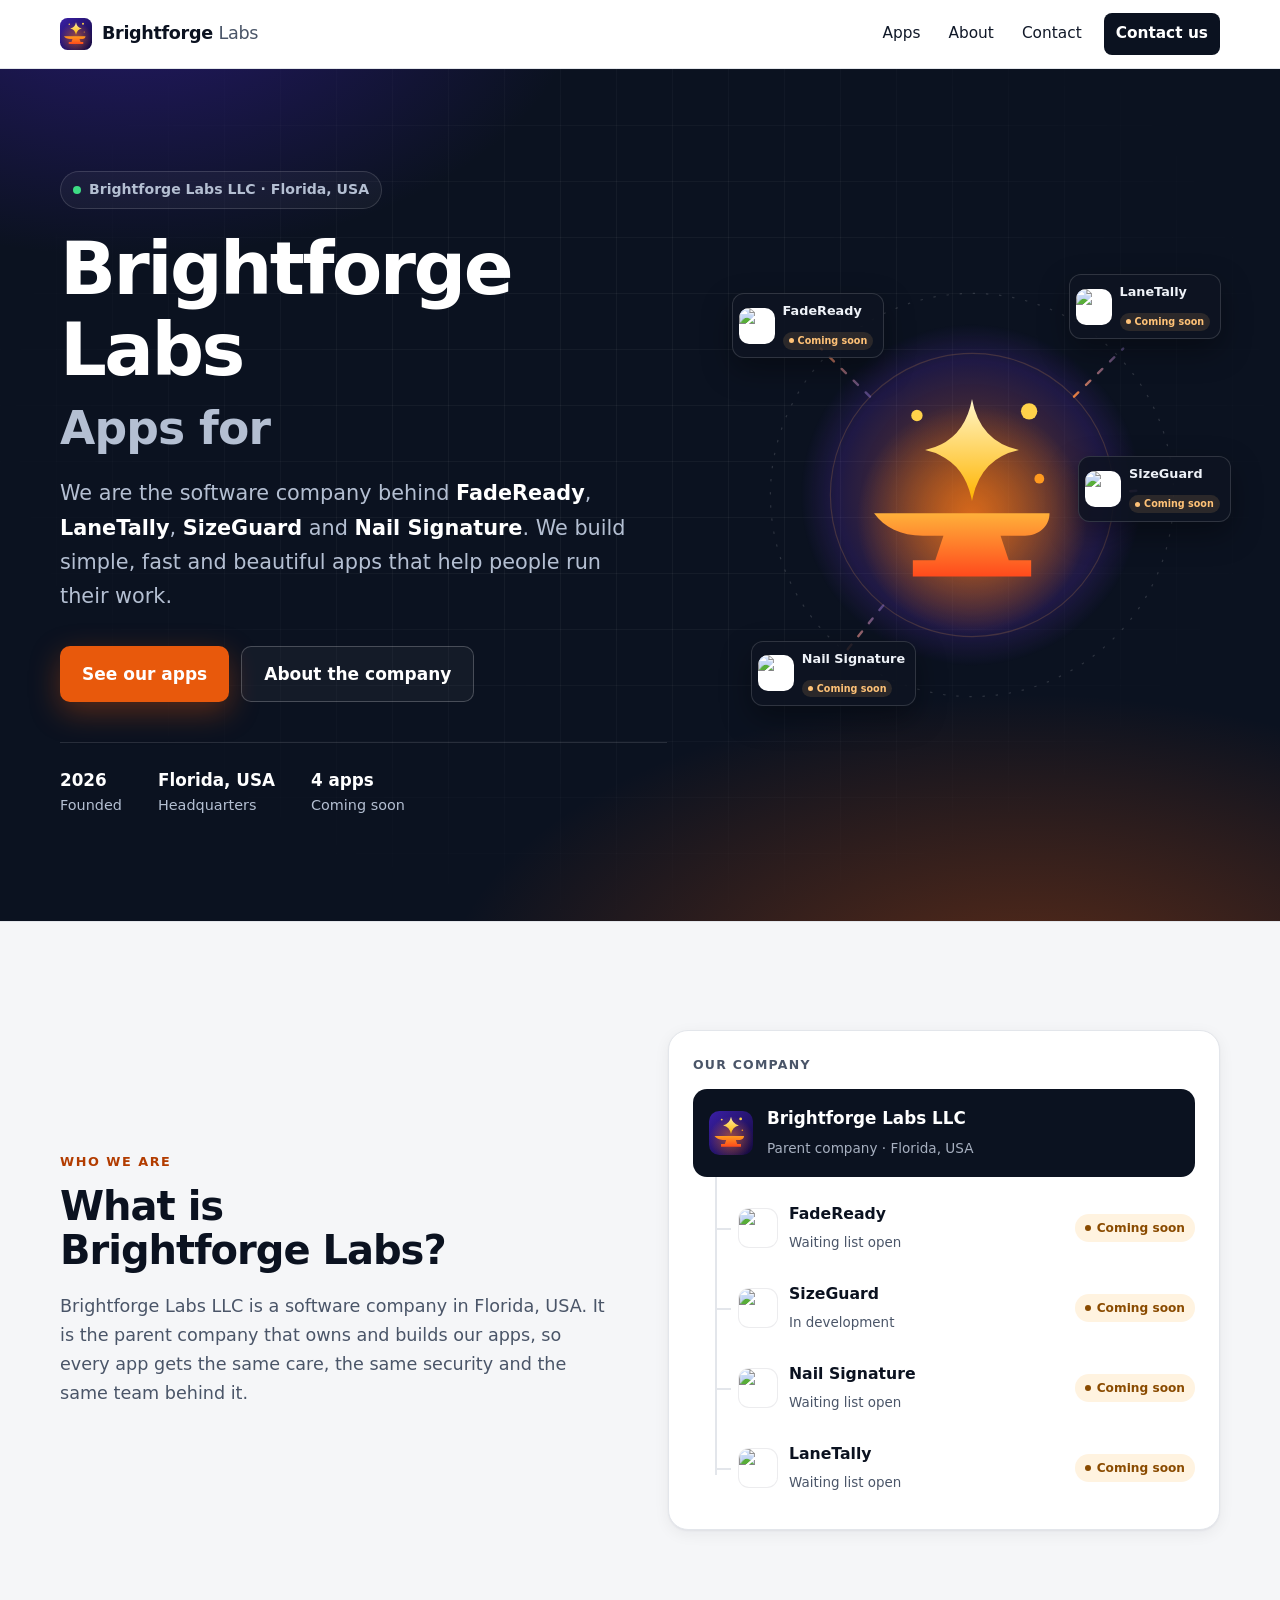
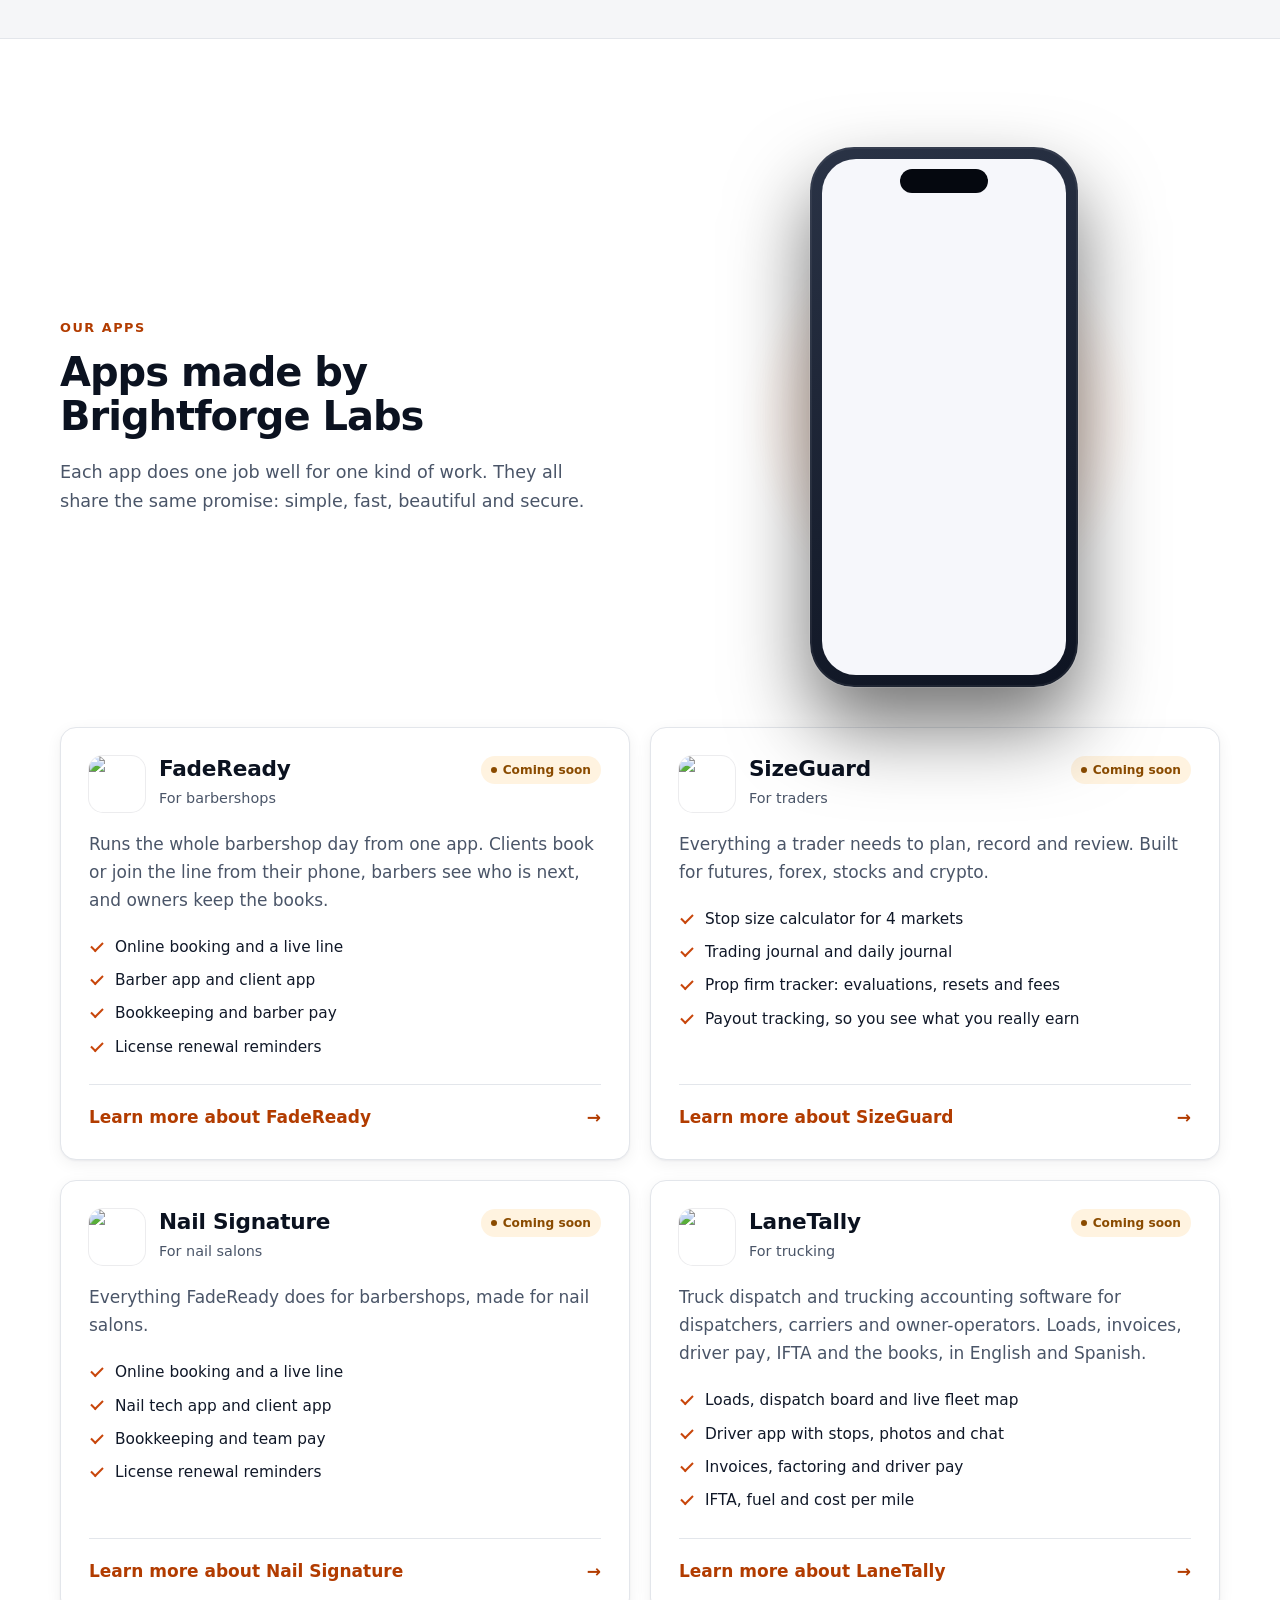
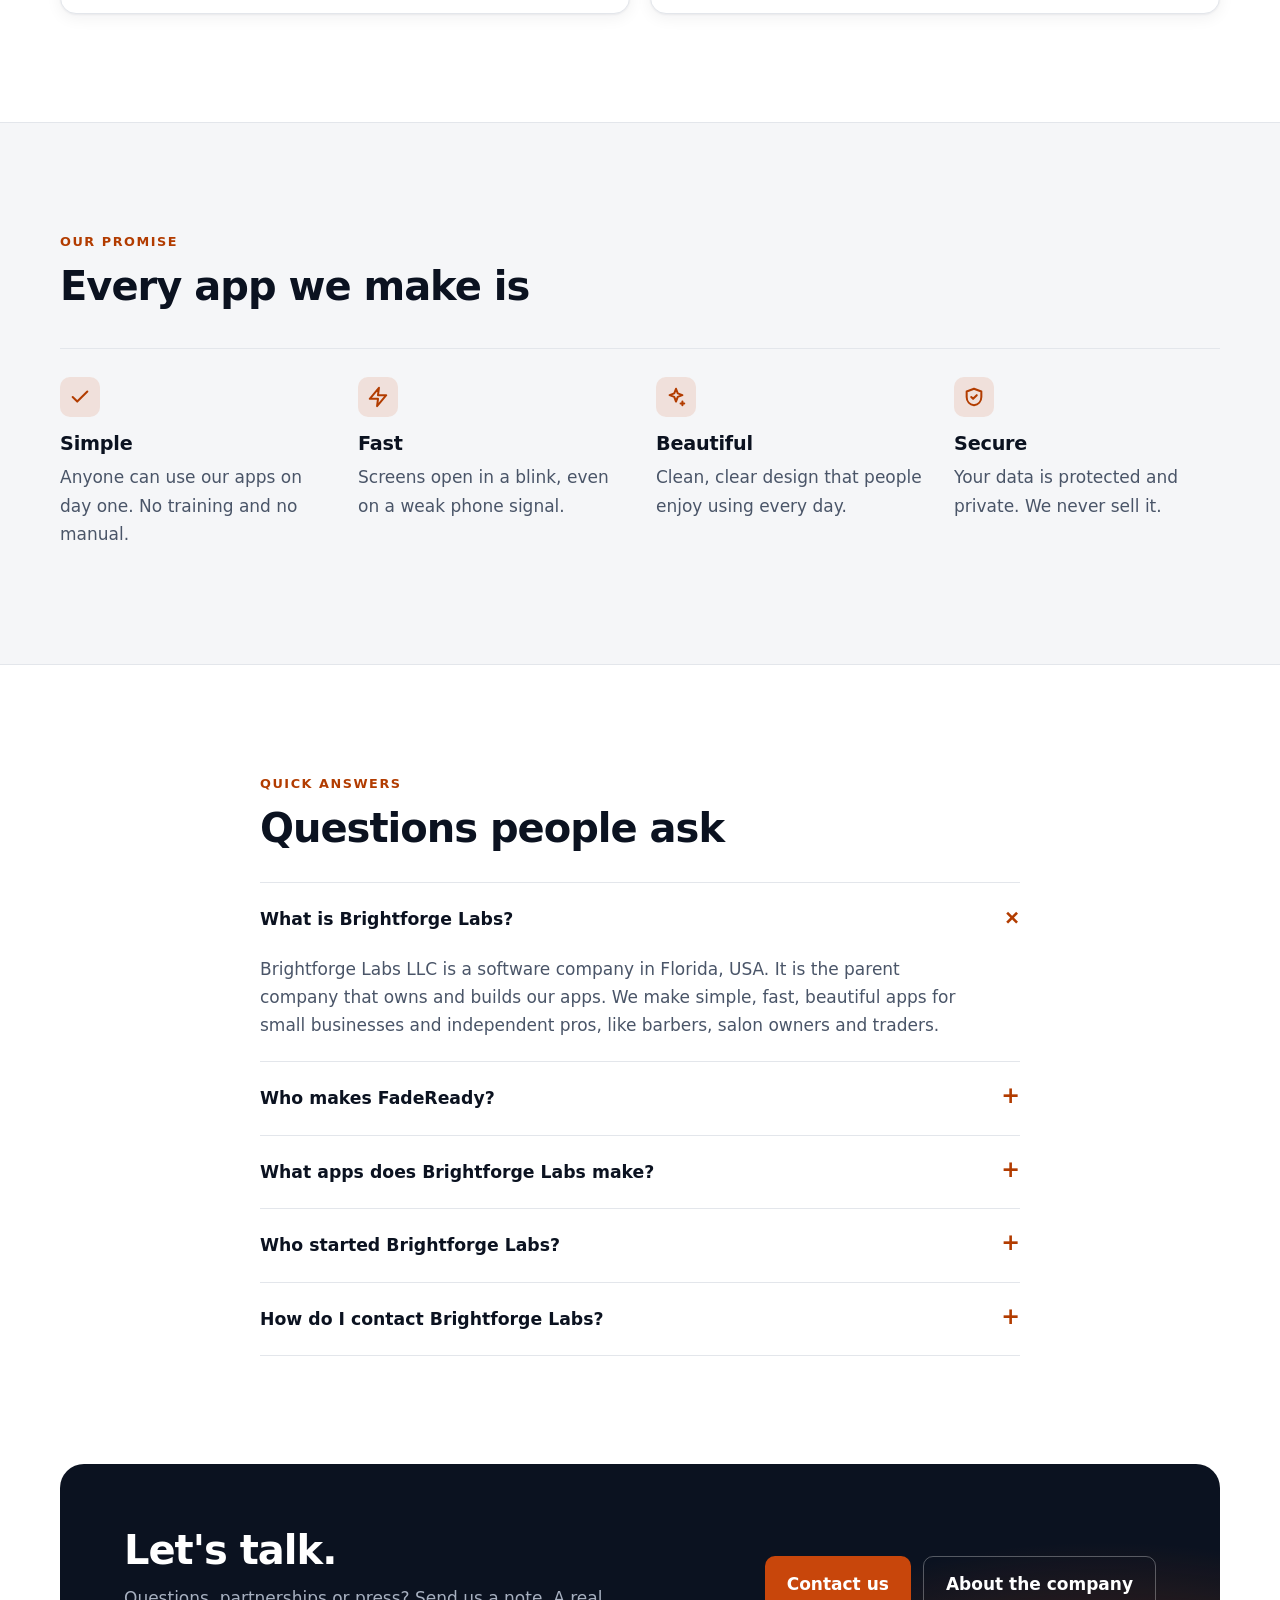
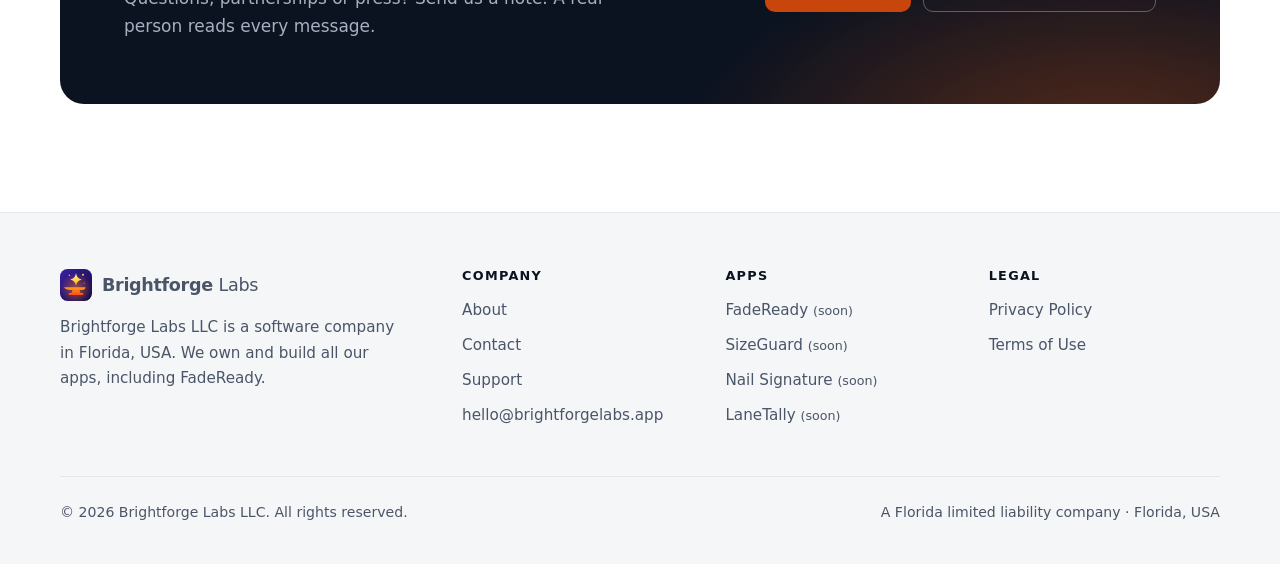
==== commit 87379eaf: "Merge pull request #2 from idaelfonseca90/claude/support-and-account-deletion Add a Support and acco" ====
--- a/public/index.html
+++ b/public/index.html
@@ -27,8 +27,8 @@
 <meta name="twitter:title" content="Brightforge Labs: FadeReady, LaneTally, SizeGuard & Nail Signature apps">
 <meta name="twitter:description" content="Brightforge Labs LLC is the Florida software company behind FadeReady for barbershops, LaneTally for trucking, SizeGuard for traders and Nail Signature for nail salons: simple, fast, beautiful apps for small businesses and independent pros.">
 <meta name="twitter:image" content="https://brightforgelabs.app/og-image.jpg">
-<style>:root{--bg:#ffffff;--bg-2:#f5f6f8;--card:#ffffff;--ink:#0b1220;--text:#101828;--muted:#4a5568;--line:#e3e6eb;--accent:#c8460b;--accent-text:#b23c00;--on-accent:#ffffff;--band:#0b1220;--band-text:#e9edf3;--band-muted:#a7b0c0;--live:#067647;--live-bg:#e7f6ee;--soon:#8a4b00;--soon-bg:#fff3e0;--shadow:0 1px 2px rgba(16,24,40,.05),0 4px 16px rgba(16,24,40,.06);--radius:16px;color-scheme:light}@media (prefers-color-scheme:dark){:root:not([data-theme=light]){--bg:#0a0f1c;--bg-2:#0f1626;--card:#111a2c;--ink:#f3f5f9;--text:#e8ecf3;--muted:#a3adbf;--line:#1f2a40;--accent:#ff7a2e;--accent-text:#ff9a5c;--on-accent:#1a0b00;--band:#060a14;--live:#6ce0a6;--live-bg:#0f2f22;--soon:#ffc277;--soon-bg:#33220b;--shadow:0 1px 2px rgba(0,0,0,.4),0 6px 20px rgba(0,0,0,.3);color-scheme:dark}}:root[data-theme=dark]{--bg:#0a0f1c;--bg-2:#0f1626;--card:#111a2c;--ink:#f3f5f9;--text:#e8ecf3;--muted:#a3adbf;--line:#1f2a40;--accent:#ff7a2e;--accent-text:#ff9a5c;--on-accent:#1a0b00;--band:#060a14;--live:#6ce0a6;--live-bg:#0f2f22;--soon:#ffc277;--soon-bg:#33220b;--shadow:0 1px 2px rgba(0,0,0,.4),0 6px 20px rgba(0,0,0,.3);color-scheme:dark}*,*::before,*::after{box-sizing:border-box}html{-webkit-text-size-adjust:100%;scroll-behavior:smooth}body{margin:0;background:var(--bg);color:var(--text);font:400 1.0625rem/1.65 ui-sans-serif,system-ui,-apple-system,"Segoe UI",Roboto,"Helvetica Neue",Arial,sans-serif;-webkit-font-smoothing:antialiased}img,svg{display:block;max-width:100%}a{color:var(--accent-text);text-underline-offset:3px}:focus-visible{outline:3px solid var(--accent);outline-offset:3px;border-radius:6px}h1,h2,h3{color:var(--ink);line-height:1.1;letter-spacing:-.025em;margin:0 0 .5em;font-weight:700;text-wrap:balance}h1{font-size:clamp(2.4rem,5.6vw,4.1rem);letter-spacing:-.035em}h2{font-size:clamp(1.8rem,3.4vw,2.5rem)}h3{font-size:1.2rem;letter-spacing:-.01em}p{margin:0 0 1em}.wrap{width:min(1160px,100% - 40px);margin-inline:auto}.narrow{width:min(760px,100% - 40px);margin-inline:auto}.skip{position:absolute;left:-999px;top:8px;background:var(--card);color:var(--text);padding:8px 14px;border-radius:8px;z-index:9}.skip:focus{left:12px}.site-head{position:sticky;top:env(safe-area-inset-top,0px);z-index:5;background:color-mix(in srgb,var(--bg) 86%,transparent);backdrop-filter:saturate(1.4) blur(12px);-webkit-backdrop-filter:saturate(1.4) blur(12px);border-bottom:1px solid var(--line)}.site-head .wrap{display:flex;align-items:center;justify-content:space-between;gap:16px;min-height:68px}.brand{display:flex;align-items:center;gap:10px;color:var(--ink);text-decoration:none;font-weight:700;font-size:1.1rem;letter-spacing:-.02em;white-space:nowrap}.brand svg{width:32px;height:32px}.brand b{font-weight:500;color:var(--muted)}.nav{display:flex;align-items:center;gap:4px;margin:0;padding:0;list-style:none}.nav a{display:block;padding:8px 12px;border-radius:8px;color:var(--text);text-decoration:none;font-weight:500;font-size:.96rem}.nav a:hover{background:var(--bg-2)}.nav a[aria-current=page]{color:var(--accent-text)}.nav .nav-cta{background:var(--ink);color:var(--bg);margin-left:6px;font-weight:600}.nav .nav-cta:hover{background:var(--ink);opacity:.88}@media (max-width:600px){.brand span{display:none}.nav a{padding:8px 9px}.nav .nav-cta{display:none}}.btns{display:flex;flex-wrap:wrap;gap:12px}.btn{display:inline-flex;align-items:center;gap:8px;padding:13px 22px;border-radius:10px;font-weight:600;text-decoration:none;transition:transform .15s ease,background .15s,border-color .15s}.btn:active{transform:scale(.98)}.btn-primary{background:var(--accent);color:var(--on-accent)}.btn-primary:hover{background:color-mix(in srgb,var(--accent) 88%,#000)}.btn-line{color:var(--ink);border:1px solid var(--line);background:var(--card)}.btn-line:hover{border-color:var(--muted)}.hero{position:relative;overflow:hidden;padding:clamp(56px,9vw,112px) 0 clamp(56px,8vw,96px);border-bottom:1px solid var(--line);background:radial-gradient(700px 360px at 85% 0%,color-mix(in srgb,var(--accent) 10%,transparent),transparent 70%),var(--bg)}.hero .wrap{display:grid;grid-template-columns:1.1fr .9fr;gap:56px;align-items:center}.hero .wrap>*{min-width:0}@media (max-width:900px){.hero .wrap{grid-template-columns:1fr;gap:40px}}.eyebrow{display:inline-flex;align-items:center;gap:8px;font-size:.88rem;font-weight:600;color:var(--muted);margin-bottom:20px}.eyebrow i{width:8px;height:8px;border-radius:50%;background:var(--accent)}.lead{font-size:clamp(1.12rem,2vw,1.3rem);color:var(--muted);max-width:44ch;margin-bottom:32px}.accent{color:var(--accent-text)}.facts{display:flex;flex-wrap:wrap;gap:12px 36px;margin:40px 0 0;padding:24px 0 0;border-top:1px solid var(--line);list-style:none}.facts li{display:flex;flex-direction:column;font-size:.9rem;color:var(--muted)}.facts b{font-size:1.05rem;color:var(--ink);font-weight:600}.org{background:var(--card);border:1px solid var(--line);border-radius:20px;padding:24px;box-shadow:var(--shadow)}.org-cap{font-size:.78rem;font-weight:700;letter-spacing:.1em;text-transform:uppercase;color:var(--muted);margin:0 0 14px}.org-parent{display:flex;align-items:center;gap:14px;padding:16px;border-radius:14px;background:var(--band);color:var(--band-text)}.org-parent svg{width:44px;height:44px;flex:none}.org-parent strong{display:block;font-size:1.05rem;color:#fff}.org-parent span{font-size:.85rem;color:var(--band-muted)}.org-kids{list-style:none;margin:0;padding:14px 0 0 22px;position:relative;display:grid;gap:6px}.org-kids::before{content:"";position:absolute;left:22px;top:0;bottom:30px;width:2px;background:var(--line)}.org-kids li{position:relative;display:flex;align-items:center;gap:12px;padding:10px 0 10px 24px}.org-kids li::before{content:"";position:absolute;left:0;top:50%;width:16px;height:2px;background:var(--line)}.org-kids li>div{min-width:0}.org-kids .tile{width:38px;height:38px;border-radius:10px}.org-kids .tile svg{width:20px;height:20px}.org-kids b{display:block;color:var(--ink);font-size:.98rem;font-weight:600}.org-kids small{color:var(--muted);font-size:.84rem}.org-kids .pill{margin-left:auto}section{padding:clamp(64px,9vw,108px) 0}.alt{background:var(--bg-2);border-block:1px solid var(--line)}.kicker{display:block;font-size:.8rem;font-weight:700;letter-spacing:.12em;text-transform:uppercase;color:var(--accent-text);margin-bottom:12px}.intro{max-width:60ch;color:var(--muted);font-size:1.1rem;margin-bottom:0}.apps{display:grid;gap:20px;grid-template-columns:repeat(auto-fit,minmax(min(100%,440px),1fr));margin-top:40px}.app{display:flex;flex-direction:column;background:var(--card);border:1px solid var(--line);border-radius:var(--radius);padding:28px;box-shadow:var(--shadow);transition:border-color .2s,transform .2s}.app:hover{border-color:color-mix(in srgb,var(--accent) 40%,var(--line));transform:translateY(-2px)}.app-top{display:flex;align-items:center;gap:14px;margin-bottom:18px}.app-top>div{min-width:0}.tile{flex:none;width:56px;height:56px;border-radius:14px;display:grid;place-items:center;color:#fff}.tile svg{width:28px;height:28px}.t-fr{background:linear-gradient(135deg,#111827,#3a1fa6 60%,#ff6a1a)}.t-tr{background:linear-gradient(135deg,#0b0906,#3a2a10 55%,#e8b84a)}.t-sl{background:linear-gradient(135deg,#2b1630,#5a2f5f 55%,#c9a25a)}.app h3{margin:0 0 2px;font-size:1.35rem}.app .for{font-size:.9rem;color:var(--muted)}.pill{display:inline-flex;align-items:center;gap:6px;font-size:.76rem;font-weight:700;padding:4px 10px;border-radius:999px;white-space:nowrap}.pill::before{content:"";width:6px;height:6px;border-radius:50%;background:currentColor}.p-live{color:var(--live);background:var(--live-bg)}.p-soon{color:var(--soon);background:var(--soon-bg)}.app .pill{margin-left:auto;align-self:flex-start}.app p{color:var(--muted)}.feat{list-style:none;margin:4px 0 24px;padding:0;display:grid;gap:8px}.feat li{position:relative;padding-left:26px;font-size:.96rem}.feat li::before{content:"";position:absolute;left:2px;top:.45em;width:12px;height:7px;border-left:2px solid var(--accent);border-bottom:2px solid var(--accent);transform:rotate(-45deg)}.app .more{margin-top:auto;padding-top:18px;border-top:1px solid var(--line);font-weight:600;text-decoration:none;display:flex;justify-content:space-between;align-items:center}.app .more span{transition:transform .15s}.app .more:hover span{transform:translateX(4px)}.values{display:grid;grid-template-columns:repeat(auto-fit,minmax(min(100%,240px),1fr));gap:0 32px;margin-top:40px;border-top:1px solid var(--line)}.value{padding:28px 0 8px}.value .ico{width:40px;height:40px;border-radius:10px;display:grid;place-items:center;background:color-mix(in srgb,var(--accent) 12%,transparent);color:var(--accent-text);margin-bottom:16px}.value .ico svg{width:22px;height:22px}.value p{color:var(--muted);margin:0}.faq{margin-top:32px;border-top:1px solid var(--line)}.faq details{border-bottom:1px solid var(--line)}.faq summary{cursor:pointer;list-style:none;padding:22px 0;font-weight:600;font-size:1.08rem;color:var(--ink);display:flex;justify-content:space-between;gap:16px}.faq summary::-webkit-details-marker{display:none}.faq summary::after{content:"+";font-size:1.4rem;line-height:1;color:var(--accent-text);transition:transform .2s}.faq details[open] summary::after{transform:rotate(45deg)}.faq details p{color:var(--muted);padding-bottom:22px;margin:0;max-width:65ch}.band{background:radial-gradient(600px 300px at 90% 120%,rgba(232,89,12,.35),transparent 70%),var(--band);color:var(--band-text);border-radius:24px;padding:clamp(32px,6vw,64px);display:flex;flex-wrap:wrap;gap:24px 48px;align-items:center;justify-content:space-between}.band>div{min-width:0}.band h2{color:#fff;margin:0 0 .3em}.band p{color:var(--band-muted);margin:0;max-width:46ch}.band .btn-line{background:transparent;color:#fff;border-color:rgba(255,255,255,.3)}.page-hero{padding:clamp(56px,8vw,96px) 0 clamp(40px,6vw,64px);border-bottom:1px solid var(--line);background:radial-gradient(600px 300px at 90% 0%,color-mix(in srgb,var(--accent) 9%,transparent),transparent 70%),var(--bg)}.page-hero h1{font-size:clamp(2.2rem,5vw,3.4rem);max-width:20ch}.page-hero .lead{margin-bottom:0}.prose h2{font-size:1.5rem;margin-top:2em}.prose h3{margin-top:1.6em}.prose p,.prose li{color:var(--muted)}.prose strong{color:var(--text)}.prose ul{padding-left:1.2em}.prose li{margin-bottom:.4em}.facts-table{width:100%;border-collapse:collapse;margin-top:8px}.facts-table th,.facts-table td{text-align:left;padding:14px 0;border-bottom:1px solid var(--line);vertical-align:top}.facts-table th{width:38%;font-weight:600;color:var(--ink);padding-right:16px}.facts-table td{color:var(--muted)}.mail{display:inline-flex;align-items:center;gap:12px;font-size:clamp(1.2rem,4vw,1.7rem);font-weight:700;letter-spacing:-.02em;text-decoration:none;color:var(--ink);padding:18px 24px;border-radius:14px;border:1px solid var(--line);background:var(--card);box-shadow:var(--shadow);word-break:break-all}.mail:hover{border-color:var(--accent)}.mail svg{flex:none;width:26px;height:26px;color:var(--accent-text)}.site-foot{border-top:1px solid var(--line);padding:56px 0 40px;color:var(--muted);font-size:.95rem;background:var(--bg-2)}.foot-grid{display:grid;grid-template-columns:1.6fr repeat(3,1fr);gap:32px}@media (max-width:760px){.foot-grid{grid-template-columns:1fr 1fr}.foot-brand{grid-column:1/-1}}.foot-brand p{max-width:36ch;margin:14px 0 0}.site-foot h2{font-size:.8rem;font-weight:700;letter-spacing:.1em;text-transform:uppercase;color:var(--ink);margin:0 0 14px}.site-foot ul{list-style:none;margin:0;padding:0;display:grid;gap:10px}.site-foot a{color:var(--muted);text-decoration:none}.site-foot a:hover{color:var(--accent-text)}.foot-base{display:flex;flex-wrap:wrap;justify-content:space-between;gap:8px 24px;margin-top:48px;padding-top:24px;border-top:1px solid var(--line);font-size:.88rem}.foot-base p{margin:0}@keyframes up{from{transform:translateY(12px)}}.hero .wrap>*{animation:up .6s cubic-bezier(.2,.8,.2,1) both}.hero .wrap>:nth-child(2){animation-delay:.08s}@media (prefers-reduced-motion:reduce){*,*::before,*::after{animation:none!important;transition:none!important;scroll-behavior:auto!important}}@media (max-width:540px){.values{grid-template-columns:1fr 1fr;gap:0 20px}.value h3{font-size:1.05rem}.value p{font-size:.95rem}.org{padding:18px}.org-kids small{display:none}}.hero-live{--h-text:#eef2f8;--h-muted:#b4bfd2;background:radial-gradient(900px 480px at 80% 110%,rgba(232,89,12,.38),transparent 65%),radial-gradient(700px 420px at 10% -10%,rgba(58,31,166,.55),transparent 65%),#0b1220;color:var(--h-text);border-bottom:0;padding:clamp(56px,8vw,104px) 0 clamp(64px,8vw,104px);isolation:isolate}.hero-live::after{content:"";position:absolute;inset:0;z-index:-1;background-image:linear-gradient(rgba(255,255,255,.045) 1px,transparent 1px),linear-gradient(90deg,rgba(255,255,255,.045) 1px,transparent 1px);background-size:56px 56px;mask-image:radial-gradient(ellipse at 50% 40%,#000 30%,transparent 75%);-webkit-mask-image:radial-gradient(ellipse at 50% 40%,#000 30%,transparent 75%)}.embers{position:absolute;inset:0;width:100%;height:100%;z-index:-1;pointer-events:none}.hero-live .eyebrow{color:var(--h-muted);padding:6px 12px;border:1px solid rgba(255,255,255,.14);border-radius:999px;background:rgba(255,255,255,.04)}.hero-live .eyebrow i{background:#3ddc84;box-shadow:0 0 0 0 rgba(61,220,132,.6);animation:ping 2s ease-out infinite}.hero-live h1{color:#fff;font-size:clamp(2.6rem,6.4vw,4.6rem);margin-bottom:.3em}.hero-live h1 .sub{display:block;font-size:.62em;font-weight:600;color:var(--h-muted);letter-spacing:-.02em;margin-top:.25em}.rot{display:inline-grid;vertical-align:bottom;height:1.15em;overflow:hidden}.rot>span::before{content:attr(data-w)}.rot>span{grid-area:1/1;background:linear-gradient(100deg,#ffd166,#ff8a3d 45%,#ff5c8a);-webkit-background-clip:text;background-clip:text;color:transparent;animation:rot 16s cubic-bezier(.7,0,.3,1) infinite;opacity:0}.rot>span:nth-child(2){animation-delay:4s}.rot>span:nth-child(3){animation-delay:8s}.rot>span:nth-child(4){animation-delay:12s}.hero-live .lead{color:var(--h-muted)}.hero-live .lead b{color:#fff;font-weight:600}.hero-live .btn-line{background:rgba(255,255,255,.04);color:#fff;border-color:rgba(255,255,255,.22)}.hero-live .btn-line:hover{border-color:rgba(255,255,255,.5)}.hero-live .btn-primary{background:#e8590c;color:#fff;box-shadow:0 10px 30px rgba(232,89,12,.35)}.hero-live .btn-primary:hover{background:#ff6a1a}.hero-live .facts{border-color:rgba(255,255,255,.12)}.hero-live .facts li{color:var(--h-muted)}.hero-live .facts b{color:#fff}.sr{position:absolute;width:1px;height:1px;overflow:hidden;clip:rect(0 0 0 0);white-space:nowrap}.stage{position:relative;display:grid;place-items:center;min-height:540px}.stage::before{content:"";position:absolute;width:420px;height:420px;max-width:100%;border-radius:50%;background:radial-gradient(circle,rgba(232,89,12,.35),transparent 65%);filter:blur(10px)}.phone{position:relative;width:268px;height:540px;border-radius:44px;padding:12px;background:linear-gradient(160deg,#2a3346,#0e1422);box-shadow:0 0 0 1px rgba(255,255,255,.12),0 40px 80px rgba(0,0,0,.55),inset 0 0 0 2px rgba(255,255,255,.06);animation:bob 7s ease-in-out infinite}.phone::before{content:"";position:absolute;top:22px;left:50%;width:88px;height:24px;margin-left:-44px;border-radius:14px;background:#05080f;z-index:3}.screen{position:relative;height:100%;border-radius:34px;overflow:hidden;background:#f6f7fb;color:#101828;font-size:13px;line-height:1.35}.scr{position:absolute;inset:0;padding:52px 16px 16px;display:flex;flex-direction:column;gap:10px;opacity:0;transform:translateX(24px);animation:scr 16s ease-in-out infinite}.scr:nth-child(2){animation-delay:4s}.scr:nth-child(3){animation-delay:8s}.scr:nth-child(4){animation-delay:12s}.scr-head{display:flex;align-items:center;gap:8px;font-weight:700;font-size:15px}.scr-head .dot{width:28px;height:28px;border-radius:8px;display:grid;place-items:center;color:#fff}.scr-head .dot svg{width:16px;height:16px}.scr-head small{display:block;font-weight:500;color:#5b6475;font-size:11px}.scr-card{background:#fff;border-radius:14px;padding:12px;box-shadow:0 1px 2px rgba(16,24,40,.06),0 2px 8px rgba(16,24,40,.06)}.scr-card h4{margin:0 0 8px;font-size:11px;letter-spacing:.06em;text-transform:uppercase;color:#5b6475}.row{display:flex;align-items:center;gap:8px;padding:6px 0;border-top:1px solid #eef0f4}.row:first-of-type{border-top:0}.row .av{width:24px;height:24px;border-radius:50%;flex:none;display:grid;place-items:center;font-size:10px;font-weight:700;color:#fff}.row .grow{flex:1;min-width:0}.row small{color:#5b6475;font-size:11px}.tag-now{font-size:10px;font-weight:700;color:#067647;background:#e7f6ee;padding:2px 7px;border-radius:999px}.big{font-size:26px;font-weight:800;letter-spacing:-.02em}.mkts{display:flex;gap:6px}.mkts span{flex:1;text-align:center;font-size:11px;font-weight:600;padding:6px 0;border-radius:8px;background:#eef0f4;color:#344054}.mkts span.on{background:#0f766e;color:#fff}.bar{height:6px;border-radius:6px;background:#eef0f4;overflow:hidden}.bar i{display:block;height:100%;width:62%;border-radius:6px;background:linear-gradient(90deg,#0f766e,#22c55e);animation:grow 4s ease-in-out infinite alternate}.kv{display:flex;justify-content:space-between;font-size:12px;padding:4px 0}.kv b{font-variant-numeric:tabular-nums}.pos{color:#067647}.neg{color:#b42318}.slot{display:flex;gap:8px;align-items:center;padding:7px 0;border-top:1px solid #eef0f4}.slot:first-of-type{border-top:0}.slot time{font-size:11px;font-weight:700;color:#9d174d;width:42px;font-variant-numeric:tabular-nums}.pulse{animation:glow 2.4s ease-in-out infinite}@media (max-width:900px){.stage{min-height:0;padding-top:8px}.phone{width:240px;height:480px}}@keyframes ping{0%{box-shadow:0 0 0 0 rgba(61,220,132,.6)}100%{box-shadow:0 0 0 10px rgba(61,220,132,0)}}@keyframes rot{0%{opacity:0;transform:translateY(60%)}4%,22%{opacity:1;transform:none}26%,100%{opacity:0;transform:translateY(-60%)}}@keyframes scr{0%{opacity:0;transform:translateX(24px)}4%,22%{opacity:1;transform:none}26%,100%{opacity:0;transform:translateX(-24px)}}@keyframes bob{50%{transform:translateY(-10px) rotate(-1deg)}}@keyframes grow{from{width:38%}to{width:78%}}@keyframes glow{50%{background:#fff4ec}}@media (prefers-reduced-motion:reduce){.rot>span:first-child,.scr:first-child{opacity:1;transform:none}}.split{display:grid;grid-template-columns:1fr 1fr;gap:56px;align-items:center}.split>*{min-width:0}@media (max-width:900px){.split{grid-template-columns:1fr;gap:32px}}.forge{position:relative;width:min(100%,480px);aspect-ratio:1;margin-inline:auto}.halo{position:absolute;inset:14%;border-radius:50%;background:radial-gradient(circle,rgba(255,122,26,.42),rgba(124,58,237,.18) 55%,transparent 70%);animation:breathe 4.8s ease-in-out infinite}.emblem{position:relative;width:100%;height:100%;overflow:visible}.ring{transform-origin:200px 200px;animation:turn 80s linear infinite}.links path{animation:flow 1.6s linear infinite}.heat{transform-box:fill-box;transform-origin:center;animation:breathe 2.4s ease-in-out infinite}.star{transform-box:fill-box;transform-origin:50% 100%;animation:strike 2.4s cubic-bezier(.5,0,.2,1) infinite}.flash{transform-box:fill-box;transform-origin:center;opacity:0;animation:flash 2.4s ease-out infinite}.tw{animation:twinkle 2.4s ease-in-out infinite}.t2{animation-delay:.8s}.t3{animation-delay:1.6s}.emitter{position:absolute;left:50%;top:51%;width:1px;height:1px}.orb{position:absolute;display:flex;align-items:center;gap:10px;padding:10px 14px 10px 10px;border-radius:14px;background:rgba(14,20,34,.88);border:1px solid rgba(255,255,255,.14);box-shadow:0 12px 30px rgba(0,0,0,.35);color:#fff;animation:bob 6s ease-in-out infinite;white-space:nowrap}.orb .tile{width:36px;height:36px;border-radius:10px}.orb .tile svg{width:19px;height:19px}.orb b{display:block;font-size:.92rem;font-weight:600;margin-bottom:3px}.orb .pill{font-size:.68rem;padding:2px 8px}.orb .p-live{color:#6ce0a6;background:rgba(108,224,166,.12)}.orb .p-soon{color:#ffc277;background:rgba(255,194,119,.12)}.o1{left:0;top:8%}.o2{right:-4%;top:42%;animation-delay:-2s}.o3{left:4%;bottom:6%;animation-delay:-4s}.o4{right:-2%;top:4%;animation-delay:-3s}@media (max-width:900px){.forge{width:min(100%,400px)}.o2{right:0}}@media (max-width:420px){.orb{padding:7px 10px 7px 7px;gap:8px}.orb .tile{width:28px;height:28px}.orb .tile svg{width:15px;height:15px}.orb b{font-size:.8rem}}.apps-head{align-items:center}.apps-head .stage{min-height:0}@keyframes breathe{50%{opacity:.7;transform:scale(1.06)}}@keyframes turn{to{transform:rotate(360deg)}}@keyframes flow{to{stroke-dashoffset:-28}}@keyframes strike{0%,70%,100%{transform:translateY(0) scale(1)}80%{transform:translateY(-6%) scale(1.08)}86%{transform:translateY(3%) scale(.94)}}@keyframes flash{0%,84%{opacity:0;transform:scale(.4)}86%{opacity:1;transform:scale(.6)}100%{opacity:0;transform:scale(2.6)}}@keyframes twinkle{50%{opacity:.25}}@media (prefers-reduced-motion:reduce){.flash{display:none}}.logo{object-fit:cover;background:#fff;box-shadow:0 0 0 1px rgba(15,23,42,.08)}.hero-logo{display:block;width:72px;height:72px;border-radius:18px;margin-bottom:18px}a.orb{color:inherit;text-decoration:none;cursor:pointer;transition:border-color .2s,background .2s,box-shadow .2s}a.orb:hover,a.orb:focus-visible{border-color:rgba(255,170,80,.6);background:rgba(24,30,48,.95);box-shadow:0 14px 34px rgba(0,0,0,.35),0 0 0 3px rgba(255,138,61,.25)}a.orb:focus-visible{outline:2px solid #ffb03a;outline-offset:3px}@media (prefers-reduced-motion:no-preference){html{scroll-behavior:smooth}.app:target,.app.spot{animation:spot 1.8s ease-out}}.app{scroll-margin-top:96px}@keyframes spot{0%,35%{box-shadow:0 0 0 3px var(--accent),0 18px 40px color-mix(in srgb,var(--accent) 22%,transparent)}100%{box-shadow:0 0 0 0 transparent}}a.orb{touch-action:manipulation}a.orb::before{content:"";position:absolute;inset:-14px -8px}a.orb:hover,a.orb:focus,a.orb:active{animation-play-state:paused}.orb{padding:6px 10px 6px 6px;gap:8px;border-radius:12px}.orb b{font-size:.8rem;margin-bottom:2px}.orb .pill{font-size:.6rem;padding:1px 6px;gap:4px}.orb .pill::before{width:5px;height:5px}@media (max-width:420px){.orb{padding:5px 8px 5px 5px;gap:6px}.orb b{font-size:.72rem}.orb .pill{font-size:.56rem;padding:0 5px}}@media (max-width:900px) and (min-width:561px){.o1{left:-20%}.o2{right:-24%;top:46%}.o3{left:-16%}.o4{right:-20%}}@media (max-width:560px){.o2{right:-3%;top:60%}.o4{right:-3%}.o1{left:-2%}}</style>
-<script type="application/ld+json">{"@context":"https://schema.org","@graph":[{"@type":"Organization","@id":"https://brightforgelabs.app/#organization","name":"Brightforge Labs","legalName":"Brightforge Labs LLC","alternateName":["Brightforge Labs LLC","Brightforge"],"url":"https://brightforgelabs.app/","logo":{"@type":"ImageObject","@id":"https://brightforgelabs.app/#logo","url":"https://brightforgelabs.app/icons/logo-square-512.png","width":512,"height":512,"caption":"Brightforge Labs"},"image":{"@id":"https://brightforgelabs.app/#logo"},"description":"Brightforge Labs LLC is the Florida software company behind FadeReady for barbershops, LaneTally for trucking, SizeGuard for traders and Nail Signature for nail salons: simple, fast, beautiful apps for small businesses and independent pros.","slogan":"Bright ideas, forged into real apps.","email":"hello@brightforgelabs.app","foundingDate":"2026-10-24","founder":{"@type":"Person","name":"Idael Fonseca Hidalgo"},"address":{"@type":"PostalAddress","addressRegion":"FL","addressCountry":"US"},"contactPoint":{"@type":"ContactPoint","contactType":"customer support","email":"hello@brightforgelabs.app","availableLanguage":["English"]},"knowsAbout":["Trucking dispatch software","Carrier management software","Mobile apps","Software for small businesses","Barbershop booking software","Salon software","Trading tools","Position size and stop size calculators","Trading journals","Prop firm expense and payout tracking"],"brand":[{"@type":"Brand","name":"FadeReady","url":"https://fadeready.com/"},{"@type":"Brand","name":"SizeGuard","url":"https://sizeguard.com/"},{"@type":"Brand","name":"Nail Signature","url":"https://nailsignature.com/"},{"@type":"Brand","name":"LaneTally","url":"https://lanetally.com/"}],"sameAs":[]},{"@type":"WebSite","@id":"https://brightforgelabs.app/#website","url":"https://brightforgelabs.app/","name":"Brightforge Labs","publisher":{"@id":"https://brightforgelabs.app/#organization"},"inLanguage":"en-US"},{"@type":"WebPage","@id":"https://brightforgelabs.app/#webpage","url":"https://brightforgelabs.app/","name":"Brightforge Labs: FadeReady, LaneTally, SizeGuard & Nail Signature apps","description":"Brightforge Labs LLC is the Florida software company behind FadeReady for barbershops, LaneTally for trucking, SizeGuard for traders and Nail Signature for nail salons: simple, fast, beautiful apps for small businesses and independent pros.","isPartOf":{"@id":"https://brightforgelabs.app/#website"},"about":{"@id":"https://brightforgelabs.app/#organization"},"inLanguage":"en-US","dateModified":"2026-10-31"},{"@type":"SoftwareApplication","@id":"https://brightforgelabs.app/#fadeready","name":"FadeReady","url":"https://fadeready.com/","applicationCategory":"BusinessApplication","description":"FadeReady is an app for barbershops: online booking, a live line (queue), apps for barbers and clients, bookkeeping, and license renewal reminders.","author":{"@id":"https://brightforgelabs.app/#organization"},"publisher":{"@id":"https://brightforgelabs.app/#organization"}},{"@type":"FAQPage","@id":"https://brightforgelabs.app/#faq","mainEntity":[{"@type":"Question","name":"What is Brightforge Labs?","acceptedAnswer":{"@type":"Answer","text":"Brightforge Labs LLC is a software company in Florida, USA. It is the parent company that owns and builds our apps. We make simple, fast, beautiful apps for small businesses and independent pros, like barbers, salon owners and traders."}},{"@type":"Question","name":"Who makes FadeReady?","acceptedAnswer":{"@type":"Answer","text":"FadeReady is made by Brightforge Labs. FadeReady is an app for barbershops. It handles booking, the live line, barber and client apps, bookkeeping, and license renewals. FadeReady and fadeready.com are owned and run by Brightforge Labs LLC."}},{"@type":"Question","name":"What apps does Brightforge Labs make?","acceptedAnswer":{"@type":"Answer","text":"Four apps, all coming soon: FadeReady for barbershops (fadeready.com), Nail Signature for nail salons, which does everything FadeReady does (nailsignature.com), and LaneTally, truck dispatch and trucking accounting software (lanetally.com), all three with waiting lists open; plus SizeGuard, a trading toolkit with a stop size calculator for futures, forex, stocks and crypto, a trading journal, a daily journal and a prop firm tracker, in development (sizeguard.com)."}},{"@type":"Question","name":"Who started Brightforge Labs?","acceptedAnswer":{"@type":"Answer","text":"Brightforge Labs was started in 2026 by Idael Fonseca Hidalgo."}},{"@type":"Question","name":"How do I contact Brightforge Labs?","acceptedAnswer":{"@type":"Answer","text":"Email us at hello@brightforgelabs.app. We read every message."}}]}]}</script>
+<style>:root{--bg:#ffffff;--bg-2:#f5f6f8;--card:#ffffff;--ink:#0b1220;--text:#101828;--muted:#4a5568;--line:#e3e6eb;--accent:#c8460b;--accent-text:#b23c00;--on-accent:#ffffff;--band:#0b1220;--band-text:#e9edf3;--band-muted:#a7b0c0;--live:#067647;--live-bg:#e7f6ee;--soon:#8a4b00;--soon-bg:#fff3e0;--shadow:0 1px 2px rgba(16,24,40,.05),0 4px 16px rgba(16,24,40,.06);--radius:16px;color-scheme:light}@media (prefers-color-scheme:dark){:root:not([data-theme=light]){--bg:#0a0f1c;--bg-2:#0f1626;--card:#111a2c;--ink:#f3f5f9;--text:#e8ecf3;--muted:#a3adbf;--line:#1f2a40;--accent:#ff7a2e;--accent-text:#ff9a5c;--on-accent:#1a0b00;--band:#060a14;--live:#6ce0a6;--live-bg:#0f2f22;--soon:#ffc277;--soon-bg:#33220b;--shadow:0 1px 2px rgba(0,0,0,.4),0 6px 20px rgba(0,0,0,.3);color-scheme:dark}}:root[data-theme=dark]{--bg:#0a0f1c;--bg-2:#0f1626;--card:#111a2c;--ink:#f3f5f9;--text:#e8ecf3;--muted:#a3adbf;--line:#1f2a40;--accent:#ff7a2e;--accent-text:#ff9a5c;--on-accent:#1a0b00;--band:#060a14;--live:#6ce0a6;--live-bg:#0f2f22;--soon:#ffc277;--soon-bg:#33220b;--shadow:0 1px 2px rgba(0,0,0,.4),0 6px 20px rgba(0,0,0,.3);color-scheme:dark}*,*::before,*::after{box-sizing:border-box}html{-webkit-text-size-adjust:100%;scroll-behavior:smooth}body{margin:0;background:var(--bg);color:var(--text);font:400 1.0625rem/1.65 ui-sans-serif,system-ui,-apple-system,"Segoe UI",Roboto,"Helvetica Neue",Arial,sans-serif;-webkit-font-smoothing:antialiased}img,svg{display:block;max-width:100%}a{color:var(--accent-text);text-underline-offset:3px}:focus-visible{outline:3px solid var(--accent);outline-offset:3px;border-radius:6px}h1,h2,h3{color:var(--ink);line-height:1.1;letter-spacing:-.025em;margin:0 0 .5em;font-weight:700;text-wrap:balance}h1{font-size:clamp(2.4rem,5.6vw,4.1rem);letter-spacing:-.035em}h2{font-size:clamp(1.8rem,3.4vw,2.5rem)}h3{font-size:1.2rem;letter-spacing:-.01em}p{margin:0 0 1em}.wrap{width:min(1160px,100% - 40px);margin-inline:auto}.narrow{width:min(760px,100% - 40px);margin-inline:auto}.skip{position:absolute;left:-999px;top:8px;background:var(--card);color:var(--text);padding:8px 14px;border-radius:8px;z-index:9}.skip:focus{left:12px}.site-head{position:sticky;top:env(safe-area-inset-top,0px);z-index:5;background:color-mix(in srgb,var(--bg) 86%,transparent);backdrop-filter:saturate(1.4) blur(12px);-webkit-backdrop-filter:saturate(1.4) blur(12px);border-bottom:1px solid var(--line)}.site-head .wrap{display:flex;align-items:center;justify-content:space-between;gap:16px;min-height:68px}.brand{display:flex;align-items:center;gap:10px;color:var(--ink);text-decoration:none;font-weight:700;font-size:1.1rem;letter-spacing:-.02em;white-space:nowrap}.brand svg{width:32px;height:32px}.brand b{font-weight:500;color:var(--muted)}.nav{display:flex;align-items:center;gap:4px;margin:0;padding:0;list-style:none}.nav a{display:block;padding:8px 12px;border-radius:8px;color:var(--text);text-decoration:none;font-weight:500;font-size:.96rem}.nav a:hover{background:var(--bg-2)}.nav a[aria-current=page]{color:var(--accent-text)}.nav .nav-cta{background:var(--ink);color:var(--bg);margin-left:6px;font-weight:600}.nav .nav-cta:hover{background:var(--ink);opacity:.88}@media (max-width:600px){.brand span{display:none}.nav a{padding:8px 9px}.nav .nav-cta{display:none}}.btns{display:flex;flex-wrap:wrap;gap:12px}.btn{display:inline-flex;align-items:center;gap:8px;padding:13px 22px;border-radius:10px;font-weight:600;text-decoration:none;transition:transform .15s ease,background .15s,border-color .15s}.btn:active{transform:scale(.98)}.btn-primary{background:var(--accent);color:var(--on-accent)}.btn-primary:hover{background:color-mix(in srgb,var(--accent) 88%,#000)}.btn-line{color:var(--ink);border:1px solid var(--line);background:var(--card)}.btn-line:hover{border-color:var(--muted)}.hero{position:relative;overflow:hidden;padding:clamp(56px,9vw,112px) 0 clamp(56px,8vw,96px);border-bottom:1px solid var(--line);background:radial-gradient(700px 360px at 85% 0%,color-mix(in srgb,var(--accent) 10%,transparent),transparent 70%),var(--bg)}.hero .wrap{display:grid;grid-template-columns:1.1fr .9fr;gap:56px;align-items:center}.hero .wrap>*{min-width:0}@media (max-width:900px){.hero .wrap{grid-template-columns:1fr;gap:40px}}.eyebrow{display:inline-flex;align-items:center;gap:8px;font-size:.88rem;font-weight:600;color:var(--muted);margin-bottom:20px}.eyebrow i{width:8px;height:8px;border-radius:50%;background:var(--accent)}.lead{font-size:clamp(1.12rem,2vw,1.3rem);color:var(--muted);max-width:44ch;margin-bottom:32px}.accent{color:var(--accent-text)}.facts{display:flex;flex-wrap:wrap;gap:12px 36px;margin:40px 0 0;padding:24px 0 0;border-top:1px solid var(--line);list-style:none}.facts li{display:flex;flex-direction:column;font-size:.9rem;color:var(--muted)}.facts b{font-size:1.05rem;color:var(--ink);font-weight:600}.org{background:var(--card);border:1px solid var(--line);border-radius:20px;padding:24px;box-shadow:var(--shadow)}.org-cap{font-size:.78rem;font-weight:700;letter-spacing:.1em;text-transform:uppercase;color:var(--muted);margin:0 0 14px}.org-parent{display:flex;align-items:center;gap:14px;padding:16px;border-radius:14px;background:var(--band);color:var(--band-text)}.org-parent svg{width:44px;height:44px;flex:none}.org-parent strong{display:block;font-size:1.05rem;color:#fff}.org-parent span{font-size:.85rem;color:var(--band-muted)}.org-kids{list-style:none;margin:0;padding:14px 0 0 22px;position:relative;display:grid;gap:6px}.org-kids::before{content:"";position:absolute;left:22px;top:0;bottom:30px;width:2px;background:var(--line)}.org-kids li{position:relative;display:flex;align-items:center;gap:12px;padding:10px 0 10px 24px}.org-kids li::before{content:"";position:absolute;left:0;top:50%;width:16px;height:2px;background:var(--line)}.org-kids li>div{min-width:0}.org-kids .tile{width:38px;height:38px;border-radius:10px}.org-kids .tile svg{width:20px;height:20px}.org-kids b{display:block;color:var(--ink);font-size:.98rem;font-weight:600}.org-kids small{color:var(--muted);font-size:.84rem}.org-kids .pill{margin-left:auto}section{padding:clamp(64px,9vw,108px) 0}.alt{background:var(--bg-2);border-block:1px solid var(--line)}.kicker{display:block;font-size:.8rem;font-weight:700;letter-spacing:.12em;text-transform:uppercase;color:var(--accent-text);margin-bottom:12px}.intro{max-width:60ch;color:var(--muted);font-size:1.1rem;margin-bottom:0}.apps{display:grid;gap:20px;grid-template-columns:repeat(auto-fit,minmax(min(100%,440px),1fr));margin-top:40px}.app{display:flex;flex-direction:column;background:var(--card);border:1px solid var(--line);border-radius:var(--radius);padding:28px;box-shadow:var(--shadow);transition:border-color .2s,transform .2s}.app:hover{border-color:color-mix(in srgb,var(--accent) 40%,var(--line));transform:translateY(-2px)}.app-top{display:flex;align-items:center;gap:14px;margin-bottom:18px}.app-top>div{min-width:0}.tile{flex:none;width:56px;height:56px;border-radius:14px;display:grid;place-items:center;color:#fff}.tile svg{width:28px;height:28px}.t-fr{background:linear-gradient(135deg,#111827,#3a1fa6 60%,#ff6a1a)}.t-tr{background:linear-gradient(135deg,#0b0906,#3a2a10 55%,#e8b84a)}.t-sl{background:linear-gradient(135deg,#2b1630,#5a2f5f 55%,#c9a25a)}.app h3{margin:0 0 2px;font-size:1.35rem}.app .for{font-size:.9rem;color:var(--muted)}.pill{display:inline-flex;align-items:center;gap:6px;font-size:.76rem;font-weight:700;padding:4px 10px;border-radius:999px;white-space:nowrap}.pill::before{content:"";width:6px;height:6px;border-radius:50%;background:currentColor}.p-live{color:var(--live);background:var(--live-bg)}.p-soon{color:var(--soon);background:var(--soon-bg)}.app .pill{margin-left:auto;align-self:flex-start}.app p{color:var(--muted)}.feat{list-style:none;margin:4px 0 24px;padding:0;display:grid;gap:8px}.feat li{position:relative;padding-left:26px;font-size:.96rem}.feat li::before{content:"";position:absolute;left:2px;top:.45em;width:12px;height:7px;border-left:2px solid var(--accent);border-bottom:2px solid var(--accent);transform:rotate(-45deg)}.app .more{margin-top:auto;padding-top:18px;border-top:1px solid var(--line);font-weight:600;text-decoration:none;display:flex;justify-content:space-between;align-items:center}.app .more span{transition:transform .15s}.app .more:hover span{transform:translateX(4px)}.values{display:grid;grid-template-columns:repeat(auto-fit,minmax(min(100%,240px),1fr));gap:0 32px;margin-top:40px;border-top:1px solid var(--line)}.value{padding:28px 0 8px}.value .ico{width:40px;height:40px;border-radius:10px;display:grid;place-items:center;background:color-mix(in srgb,var(--accent) 12%,transparent);color:var(--accent-text);margin-bottom:16px}.value .ico svg{width:22px;height:22px}.value p{color:var(--muted);margin:0}.faq{margin-top:32px;border-top:1px solid var(--line)}.faq details{border-bottom:1px solid var(--line)}.faq summary{cursor:pointer;list-style:none;padding:22px 0;font-weight:600;font-size:1.08rem;color:var(--ink);display:flex;justify-content:space-between;gap:16px}.faq summary::-webkit-details-marker{display:none}.faq summary::after{content:"+";font-size:1.4rem;line-height:1;color:var(--accent-text);transition:transform .2s}.faq details[open] summary::after{transform:rotate(45deg)}.faq details p{color:var(--muted);padding-bottom:22px;margin:0;max-width:65ch}.band{background:radial-gradient(600px 300px at 90% 120%,rgba(232,89,12,.35),transparent 70%),var(--band);color:var(--band-text);border-radius:24px;padding:clamp(32px,6vw,64px);display:flex;flex-wrap:wrap;gap:24px 48px;align-items:center;justify-content:space-between}.band>div{min-width:0}.band h2{color:#fff;margin:0 0 .3em}.band p{color:var(--band-muted);margin:0;max-width:46ch}.band .btn-line{background:transparent;color:#fff;border-color:rgba(255,255,255,.3)}.page-hero{padding:clamp(56px,8vw,96px) 0 clamp(40px,6vw,64px);border-bottom:1px solid var(--line);background:radial-gradient(600px 300px at 90% 0%,color-mix(in srgb,var(--accent) 9%,transparent),transparent 70%),var(--bg)}.page-hero h1{font-size:clamp(2.2rem,5vw,3.4rem);max-width:20ch}.page-hero .lead{margin-bottom:0}.prose h2{font-size:1.5rem;margin-top:2em}.prose h3{margin-top:1.6em}.prose p,.prose li{color:var(--muted)}.prose strong{color:var(--text)}.prose ul{padding-left:1.2em}.prose li{margin-bottom:.4em}.facts-table{width:100%;border-collapse:collapse;margin-top:8px}.facts-table th,.facts-table td{text-align:left;padding:14px 0;border-bottom:1px solid var(--line);vertical-align:top}.facts-table th{width:38%;font-weight:600;color:var(--ink);padding-right:16px}.facts-table td{color:var(--muted)}.mail{display:inline-flex;align-items:center;gap:12px;font-size:clamp(1.2rem,4vw,1.7rem);font-weight:700;letter-spacing:-.02em;text-decoration:none;color:var(--ink);padding:18px 24px;border-radius:14px;border:1px solid var(--line);background:var(--card);box-shadow:var(--shadow);word-break:break-all}.mail:hover{border-color:var(--accent)}.mail svg{flex:none;width:26px;height:26px;color:var(--accent-text)}.site-foot{border-top:1px solid var(--line);padding:56px 0 40px;color:var(--muted);font-size:.95rem;background:var(--bg-2)}.foot-grid{display:grid;grid-template-columns:1.6fr repeat(3,1fr);gap:32px}@media (max-width:760px){.foot-grid{grid-template-columns:1fr 1fr}.foot-brand{grid-column:1/-1}}.foot-brand p{max-width:36ch;margin:14px 0 0}.site-foot h2{font-size:.8rem;font-weight:700;letter-spacing:.1em;text-transform:uppercase;color:var(--ink);margin:0 0 14px}.site-foot ul{list-style:none;margin:0;padding:0;display:grid;gap:10px}.site-foot a{color:var(--muted);text-decoration:none}.site-foot a:hover{color:var(--accent-text)}.foot-base{display:flex;flex-wrap:wrap;justify-content:space-between;gap:8px 24px;margin-top:48px;padding-top:24px;border-top:1px solid var(--line);font-size:.88rem}.foot-base p{margin:0}@keyframes up{from{transform:translateY(12px)}}.hero .wrap>*{animation:up .6s cubic-bezier(.2,.8,.2,1) both}.hero .wrap>:nth-child(2){animation-delay:.08s}@media (prefers-reduced-motion:reduce){*,*::before,*::after{animation:none!important;transition:none!important;scroll-behavior:auto!important}}@media (max-width:540px){.values{grid-template-columns:1fr 1fr;gap:0 20px}.value h3{font-size:1.05rem}.value p{font-size:.95rem}.org{padding:18px}.org-kids small{display:none}}.hero-live{--h-text:#eef2f8;--h-muted:#b4bfd2;background:radial-gradient(900px 480px at 80% 110%,rgba(232,89,12,.38),transparent 65%),radial-gradient(700px 420px at 10% -10%,rgba(58,31,166,.55),transparent 65%),#0b1220;color:var(--h-text);border-bottom:0;padding:clamp(56px,8vw,104px) 0 clamp(64px,8vw,104px);isolation:isolate}.hero-live::after{content:"";position:absolute;inset:0;z-index:-1;background-image:linear-gradient(rgba(255,255,255,.045) 1px,transparent 1px),linear-gradient(90deg,rgba(255,255,255,.045) 1px,transparent 1px);background-size:56px 56px;mask-image:radial-gradient(ellipse at 50% 40%,#000 30%,transparent 75%);-webkit-mask-image:radial-gradient(ellipse at 50% 40%,#000 30%,transparent 75%)}.embers{position:absolute;inset:0;width:100%;height:100%;z-index:-1;pointer-events:none}.hero-live .eyebrow{color:var(--h-muted);padding:6px 12px;border:1px solid rgba(255,255,255,.14);border-radius:999px;background:rgba(255,255,255,.04)}.hero-live .eyebrow i{background:#3ddc84;box-shadow:0 0 0 0 rgba(61,220,132,.6);animation:ping 2s ease-out infinite}.hero-live h1{color:#fff;font-size:clamp(2.6rem,6.4vw,4.6rem);margin-bottom:.3em}.hero-live h1 .sub{display:block;font-size:.62em;font-weight:600;color:var(--h-muted);letter-spacing:-.02em;margin-top:.25em}.rot{display:inline-grid;vertical-align:bottom;height:1.15em;overflow:hidden}.rot>span::before{content:attr(data-w)}.rot>span{grid-area:1/1;background:linear-gradient(100deg,#ffd166,#ff8a3d 45%,#ff5c8a);-webkit-background-clip:text;background-clip:text;color:transparent;animation:rot 16s cubic-bezier(.7,0,.3,1) infinite;opacity:0}.rot>span:nth-child(2){animation-delay:4s}.rot>span:nth-child(3){animation-delay:8s}.rot>span:nth-child(4){animation-delay:12s}.hero-live .lead{color:var(--h-muted)}.hero-live .lead b{color:#fff;font-weight:600}.hero-live .btn-line{background:rgba(255,255,255,.04);color:#fff;border-color:rgba(255,255,255,.22)}.hero-live .btn-line:hover{border-color:rgba(255,255,255,.5)}.hero-live .btn-primary{background:#e8590c;color:#fff;box-shadow:0 10px 30px rgba(232,89,12,.35)}.hero-live .btn-primary:hover{background:#ff6a1a}.hero-live .facts{border-color:rgba(255,255,255,.12)}.hero-live .facts li{color:var(--h-muted)}.hero-live .facts b{color:#fff}.sr{position:absolute;width:1px;height:1px;overflow:hidden;clip:rect(0 0 0 0);white-space:nowrap}.stage{position:relative;display:grid;place-items:center;min-height:540px}.stage::before{content:"";position:absolute;width:420px;height:420px;max-width:100%;border-radius:50%;background:radial-gradient(circle,rgba(232,89,12,.35),transparent 65%);filter:blur(10px)}.phone{position:relative;width:268px;height:540px;border-radius:44px;padding:12px;background:linear-gradient(160deg,#2a3346,#0e1422);box-shadow:0 0 0 1px rgba(255,255,255,.12),0 40px 80px rgba(0,0,0,.55),inset 0 0 0 2px rgba(255,255,255,.06);animation:bob 7s ease-in-out infinite}.phone::before{content:"";position:absolute;top:22px;left:50%;width:88px;height:24px;margin-left:-44px;border-radius:14px;background:#05080f;z-index:3}.screen{position:relative;height:100%;border-radius:34px;overflow:hidden;background:#f6f7fb;color:#101828;font-size:13px;line-height:1.35}.scr{position:absolute;inset:0;padding:52px 16px 16px;display:flex;flex-direction:column;gap:10px;opacity:0;transform:translateX(24px);animation:scr 16s ease-in-out infinite}.scr:nth-child(2){animation-delay:4s}.scr:nth-child(3){animation-delay:8s}.scr:nth-child(4){animation-delay:12s}.scr-head{display:flex;align-items:center;gap:8px;font-weight:700;font-size:15px}.scr-head .dot{width:28px;height:28px;border-radius:8px;display:grid;place-items:center;color:#fff}.scr-head .dot svg{width:16px;height:16px}.scr-head small{display:block;font-weight:500;color:#5b6475;font-size:11px}.scr-card{background:#fff;border-radius:14px;padding:12px;box-shadow:0 1px 2px rgba(16,24,40,.06),0 2px 8px rgba(16,24,40,.06)}.scr-card h4{margin:0 0 8px;font-size:11px;letter-spacing:.06em;text-transform:uppercase;color:#5b6475}.row{display:flex;align-items:center;gap:8px;padding:6px 0;border-top:1px solid #eef0f4}.row:first-of-type{border-top:0}.row .av{width:24px;height:24px;border-radius:50%;flex:none;display:grid;place-items:center;font-size:10px;font-weight:700;color:#fff}.row .grow{flex:1;min-width:0}.row small{color:#5b6475;font-size:11px}.tag-now{font-size:10px;font-weight:700;color:#067647;background:#e7f6ee;padding:2px 7px;border-radius:999px}.big{font-size:26px;font-weight:800;letter-spacing:-.02em}.mkts{display:flex;gap:6px}.mkts span{flex:1;text-align:center;font-size:11px;font-weight:600;padding:6px 0;border-radius:8px;background:#eef0f4;color:#344054}.mkts span.on{background:#0f766e;color:#fff}.bar{height:6px;border-radius:6px;background:#eef0f4;overflow:hidden}.bar i{display:block;height:100%;width:62%;border-radius:6px;background:linear-gradient(90deg,#0f766e,#22c55e);animation:grow 4s ease-in-out infinite alternate}.kv{display:flex;justify-content:space-between;font-size:12px;padding:4px 0}.kv b{font-variant-numeric:tabular-nums}.pos{color:#067647}.neg{color:#b42318}.slot{display:flex;gap:8px;align-items:center;padding:7px 0;border-top:1px solid #eef0f4}.slot:first-of-type{border-top:0}.slot time{font-size:11px;font-weight:700;color:#9d174d;width:42px;font-variant-numeric:tabular-nums}.pulse{animation:glow 2.4s ease-in-out infinite}@media (max-width:900px){.stage{min-height:0;padding-top:8px}.phone{width:240px;height:480px}}@keyframes ping{0%{box-shadow:0 0 0 0 rgba(61,220,132,.6)}100%{box-shadow:0 0 0 10px rgba(61,220,132,0)}}@keyframes rot{0%{opacity:0;transform:translateY(60%)}4%,22%{opacity:1;transform:none}26%,100%{opacity:0;transform:translateY(-60%)}}@keyframes scr{0%{opacity:0;transform:translateX(24px)}4%,22%{opacity:1;transform:none}26%,100%{opacity:0;transform:translateX(-24px)}}@keyframes bob{50%{transform:translateY(-10px) rotate(-1deg)}}@keyframes grow{from{width:38%}to{width:78%}}@keyframes glow{50%{background:#fff4ec}}@media (prefers-reduced-motion:reduce){.rot>span:first-child,.scr:first-child{opacity:1;transform:none}}.split{display:grid;grid-template-columns:1fr 1fr;gap:56px;align-items:center}.split>*{min-width:0}@media (max-width:900px){.split{grid-template-columns:1fr;gap:32px}}.forge{position:relative;width:min(100%,480px);aspect-ratio:1;margin-inline:auto}.halo{position:absolute;inset:14%;border-radius:50%;background:radial-gradient(circle,rgba(255,122,26,.42),rgba(124,58,237,.18) 55%,transparent 70%);animation:breathe 4.8s ease-in-out infinite}.emblem{position:relative;width:100%;height:100%;overflow:visible}.ring{transform-origin:200px 200px;animation:turn 80s linear infinite}.links path{animation:flow 1.6s linear infinite}.heat{transform-box:fill-box;transform-origin:center;animation:breathe 2.4s ease-in-out infinite}.star{transform-box:fill-box;transform-origin:50% 100%;animation:strike 2.4s cubic-bezier(.5,0,.2,1) infinite}.flash{transform-box:fill-box;transform-origin:center;opacity:0;animation:flash 2.4s ease-out infinite}.tw{animation:twinkle 2.4s ease-in-out infinite}.t2{animation-delay:.8s}.t3{animation-delay:1.6s}.emitter{position:absolute;left:50%;top:51%;width:1px;height:1px}.orb{position:absolute;display:flex;align-items:center;gap:10px;padding:10px 14px 10px 10px;border-radius:14px;background:rgba(14,20,34,.88);border:1px solid rgba(255,255,255,.14);box-shadow:0 12px 30px rgba(0,0,0,.35);color:#fff;animation:bob 6s ease-in-out infinite;white-space:nowrap}.orb .tile{width:36px;height:36px;border-radius:10px}.orb .tile svg{width:19px;height:19px}.orb b{display:block;font-size:.92rem;font-weight:600;margin-bottom:3px}.orb .pill{font-size:.68rem;padding:2px 8px}.orb .p-live{color:#6ce0a6;background:rgba(108,224,166,.12)}.orb .p-soon{color:#ffc277;background:rgba(255,194,119,.12)}.o1{left:0;top:8%}.o2{right:-4%;top:42%;animation-delay:-2s}.o3{left:4%;bottom:6%;animation-delay:-4s}.o4{right:-2%;top:4%;animation-delay:-3s}@media (max-width:900px){.forge{width:min(100%,400px)}.o2{right:0}}@media (max-width:420px){.orb{padding:7px 10px 7px 7px;gap:8px}.orb .tile{width:28px;height:28px}.orb .tile svg{width:15px;height:15px}.orb b{font-size:.8rem}}.apps-head{align-items:center}.apps-head .stage{min-height:0}@keyframes breathe{50%{opacity:.7;transform:scale(1.06)}}@keyframes turn{to{transform:rotate(360deg)}}@keyframes flow{to{stroke-dashoffset:-28}}@keyframes strike{0%,70%,100%{transform:translateY(0) scale(1)}80%{transform:translateY(-6%) scale(1.08)}86%{transform:translateY(3%) scale(.94)}}@keyframes flash{0%,84%{opacity:0;transform:scale(.4)}86%{opacity:1;transform:scale(.6)}100%{opacity:0;transform:scale(2.6)}}@keyframes twinkle{50%{opacity:.25}}@media (prefers-reduced-motion:reduce){.flash{display:none}}.logo{object-fit:cover;background:#fff;box-shadow:0 0 0 1px rgba(15,23,42,.08)}.hero-logo{display:block;width:72px;height:72px;border-radius:18px;margin-bottom:18px}a.orb{color:inherit;text-decoration:none;cursor:pointer;transition:border-color .2s,background .2s,box-shadow .2s}a.orb:hover,a.orb:focus-visible{border-color:rgba(255,170,80,.6);background:rgba(24,30,48,.95);box-shadow:0 14px 34px rgba(0,0,0,.35),0 0 0 3px rgba(255,138,61,.25)}a.orb:focus-visible{outline:2px solid #ffb03a;outline-offset:3px}@media (prefers-reduced-motion:no-preference){html{scroll-behavior:smooth}.app:target,.app.spot{animation:spot 1.8s ease-out}}.app{scroll-margin-top:96px}@keyframes spot{0%,35%{box-shadow:0 0 0 3px var(--accent),0 18px 40px color-mix(in srgb,var(--accent) 22%,transparent)}100%{box-shadow:0 0 0 0 transparent}}a.orb{touch-action:manipulation}a.orb::before{content:"";position:absolute;inset:-14px -8px}a.orb:hover,a.orb:focus,a.orb:active{animation-play-state:paused}.orb{padding:6px 10px 6px 6px;gap:8px;border-radius:12px}.orb b{font-size:.8rem;margin-bottom:2px}.orb .pill{font-size:.6rem;padding:1px 6px;gap:4px}.orb .pill::before{width:5px;height:5px}@media (max-width:420px){.orb{padding:5px 8px 5px 5px;gap:6px}.orb b{font-size:.72rem}.orb .pill{font-size:.56rem;padding:0 5px}}@media (max-width:900px) and (min-width:561px){.o1{left:-20%}.o2{right:-24%;top:46%}.o3{left:-16%}.o4{right:-20%}}@media (max-width:560px){.o2{right:-3%;top:60%}.o4{right:-3%}.o1{left:-2%}}.app h4{margin:18px 0 6px;font-size:1rem}.app ul.steps{margin:0;padding-left:1.2em;color:var(--muted)}.app .steps li{margin-bottom:.5em}.app a{overflow-wrap:anywhere}</style>
+<script type="application/ld+json">{"@context":"https://schema.org","@graph":[{"@type":"Organization","@id":"https://brightforgelabs.app/#organization","name":"Brightforge Labs","legalName":"Brightforge Labs LLC","alternateName":["Brightforge Labs LLC","Brightforge"],"url":"https://brightforgelabs.app/","logo":{"@type":"ImageObject","@id":"https://brightforgelabs.app/#logo","url":"https://brightforgelabs.app/icons/logo-square-512.png","width":512,"height":512,"caption":"Brightforge Labs"},"image":{"@id":"https://brightforgelabs.app/#logo"},"description":"Brightforge Labs LLC is the Florida software company behind FadeReady for barbershops, LaneTally for trucking, SizeGuard for traders and Nail Signature for nail salons: simple, fast, beautiful apps for small businesses and independent pros.","slogan":"Bright ideas, forged into real apps.","email":"hello@brightforgelabs.app","foundingDate":"2026-10-24","founder":{"@type":"Person","name":"Idael Fonseca Hidalgo"},"address":{"@type":"PostalAddress","addressRegion":"FL","addressCountry":"US"},"contactPoint":{"@type":"ContactPoint","contactType":"customer support","email":"hello@brightforgelabs.app","url":"https://brightforgelabs.app/support","availableLanguage":["English","Spanish"]},"knowsAbout":["Trucking dispatch software","Carrier management software","Mobile apps","Software for small businesses","Barbershop booking software","Salon software","Trading tools","Position size and stop size calculators","Trading journals","Prop firm expense and payout tracking"],"brand":[{"@type":"Brand","name":"FadeReady","url":"https://fadeready.com/"},{"@type":"Brand","name":"SizeGuard","url":"https://sizeguard.com/"},{"@type":"Brand","name":"Nail Signature","url":"https://nailsignature.com/"},{"@type":"Brand","name":"LaneTally","url":"https://lanetally.com/"}],"sameAs":[]},{"@type":"WebSite","@id":"https://brightforgelabs.app/#website","url":"https://brightforgelabs.app/","name":"Brightforge Labs","publisher":{"@id":"https://brightforgelabs.app/#organization"},"inLanguage":"en-US"},{"@type":"WebPage","@id":"https://brightforgelabs.app/#webpage","url":"https://brightforgelabs.app/","name":"Brightforge Labs: FadeReady, LaneTally, SizeGuard & Nail Signature apps","description":"Brightforge Labs LLC is the Florida software company behind FadeReady for barbershops, LaneTally for trucking, SizeGuard for traders and Nail Signature for nail salons: simple, fast, beautiful apps for small businesses and independent pros.","isPartOf":{"@id":"https://brightforgelabs.app/#website"},"about":{"@id":"https://brightforgelabs.app/#organization"},"inLanguage":"en-US","dateModified":"2026-10-31"},{"@type":"SoftwareApplication","@id":"https://brightforgelabs.app/#fadeready","name":"FadeReady","url":"https://fadeready.com/","applicationCategory":"BusinessApplication","description":"FadeReady is an app for barbershops: online booking, a live line (queue), apps for barbers and clients, bookkeeping, and license renewal reminders.","author":{"@id":"https://brightforgelabs.app/#organization"},"publisher":{"@id":"https://brightforgelabs.app/#organization"}},{"@type":"FAQPage","@id":"https://brightforgelabs.app/#faq","mainEntity":[{"@type":"Question","name":"What is Brightforge Labs?","acceptedAnswer":{"@type":"Answer","text":"Brightforge Labs LLC is a software company in Florida, USA. It is the parent company that owns and builds our apps. We make simple, fast, beautiful apps for small businesses and independent pros, like barbers, salon owners and traders."}},{"@type":"Question","name":"Who makes FadeReady?","acceptedAnswer":{"@type":"Answer","text":"FadeReady is made by Brightforge Labs. FadeReady is an app for barbershops. It handles booking, the live line, barber and client apps, bookkeeping, and license renewals. FadeReady and fadeready.com are owned and run by Brightforge Labs LLC."}},{"@type":"Question","name":"What apps does Brightforge Labs make?","acceptedAnswer":{"@type":"Answer","text":"Four apps, all coming soon: FadeReady for barbershops (fadeready.com), Nail Signature for nail salons, which does everything FadeReady does (nailsignature.com), and LaneTally, truck dispatch and trucking accounting software (lanetally.com), all three with waiting lists open; plus SizeGuard, a trading toolkit with a stop size calculator for futures, forex, stocks and crypto, a trading journal, a daily journal and a prop firm tracker, in development (sizeguard.com)."}},{"@type":"Question","name":"Who started Brightforge Labs?","acceptedAnswer":{"@type":"Answer","text":"Brightforge Labs was started in 2026 by Idael Fonseca Hidalgo."}},{"@type":"Question","name":"How do I contact Brightforge Labs?","acceptedAnswer":{"@type":"Answer","text":"Email us at hello@brightforgelabs.app. We read every message."}}]}]}</script>
 </head>
 <body>
 <a class="skip" href="#main">Skip to content</a>
@@ -185,7 +185,7 @@
 <a class="brand" href="/" aria-label="Brightforge Labs home"><svg xmlns="http://www.w3.org/2000/svg" viewBox="0 0 64 64" aria-hidden="true" focusable="false"><defs><linearGradient id="ft-bg" x1="0" y1="0" x2="1" y2="1"><stop offset="0" stop-color="#3A1FA6"/><stop offset="1" stop-color="#140A3D"/></linearGradient><radialGradient id="ft-glow" cx="0.5" cy="0.62" r="0.5"><stop offset="0" stop-color="#FF7A1A" stop-opacity="0.55"/><stop offset="1" stop-color="#FF7A1A" stop-opacity="0"/></radialGradient><linearGradient id="ft-anvil" x1="0" y1="0" x2="0" y2="1"><stop offset="0" stop-color="#FF9A1F"/><stop offset="1" stop-color="#FF4A1C"/></linearGradient><linearGradient id="ft-spark" x1="0" y1="0" x2="0" y2="1"><stop offset="0" stop-color="#FFF1A8"/><stop offset="1" stop-color="#FFB400"/></linearGradient></defs><rect width="64" height="64" rx="15" fill="url(#ft-bg)"/><rect width="64" height="64" rx="15" fill="url(#ft-glow)"/><path fill="url(#ft-anvil)" d="M8 36.5h43c0 3.2-2.6 5.5-6 5.5h-6l2 6h5.5v4h-29v-4H23l2-6h-5C14.5 42 10.5 40 8 36.5z"/><path fill="url(#ft-spark)" d="M32 8.5q1.9 10.4 11.5 12.5Q33.9 23.1 32 33.5 30.1 23.1 20.5 21 30.1 18.9 32 8.5z"/><circle cx="46" cy="11.5" r="2" fill="#FFD24A"/><circle cx="18.5" cy="12.5" r="1.4" fill="#FFD24A"/><circle cx="48.5" cy="28" r="1.2" fill="#FF9A1F"/></svg><span>Brightforge <b>Labs</b></span></a>
 <p>Brightforge Labs LLC is a software company in Florida, USA. We own and build all our apps, including FadeReady.</p>
 </div>
-<div><h2>Company</h2><ul><li><a href="/about">About</a></li><li><a href="/contact">Contact</a></li><li><!--email_off--><a href="mailto:hello@brightforgelabs.app">hello@brightforgelabs.app</a><!--/email_off--></li></ul></div>
+<div><h2>Company</h2><ul><li><a href="/about">About</a></li><li><a href="/contact">Contact</a></li><li><a href="/support">Support</a></li><li><!--email_off--><a href="mailto:hello@brightforgelabs.app">hello@brightforgelabs.app</a><!--/email_off--></li></ul></div>
 <div><h2>Apps</h2><ul><li><a href="/fadeready">FadeReady</a> <small>(soon)</small></li><li><a href="/sizeguard">SizeGuard</a> <small>(soon)</small></li><li><a href="/nail-signature">Nail Signature</a> <small>(soon)</small></li><li><a href="/lanetally">LaneTally</a> <small>(soon)</small></li></ul></div>
 <div><h2>Legal</h2><ul><li><a href="/privacy">Privacy Policy</a></li><li><a href="/terms">Terms of Use</a></li></ul></div>
 </div>
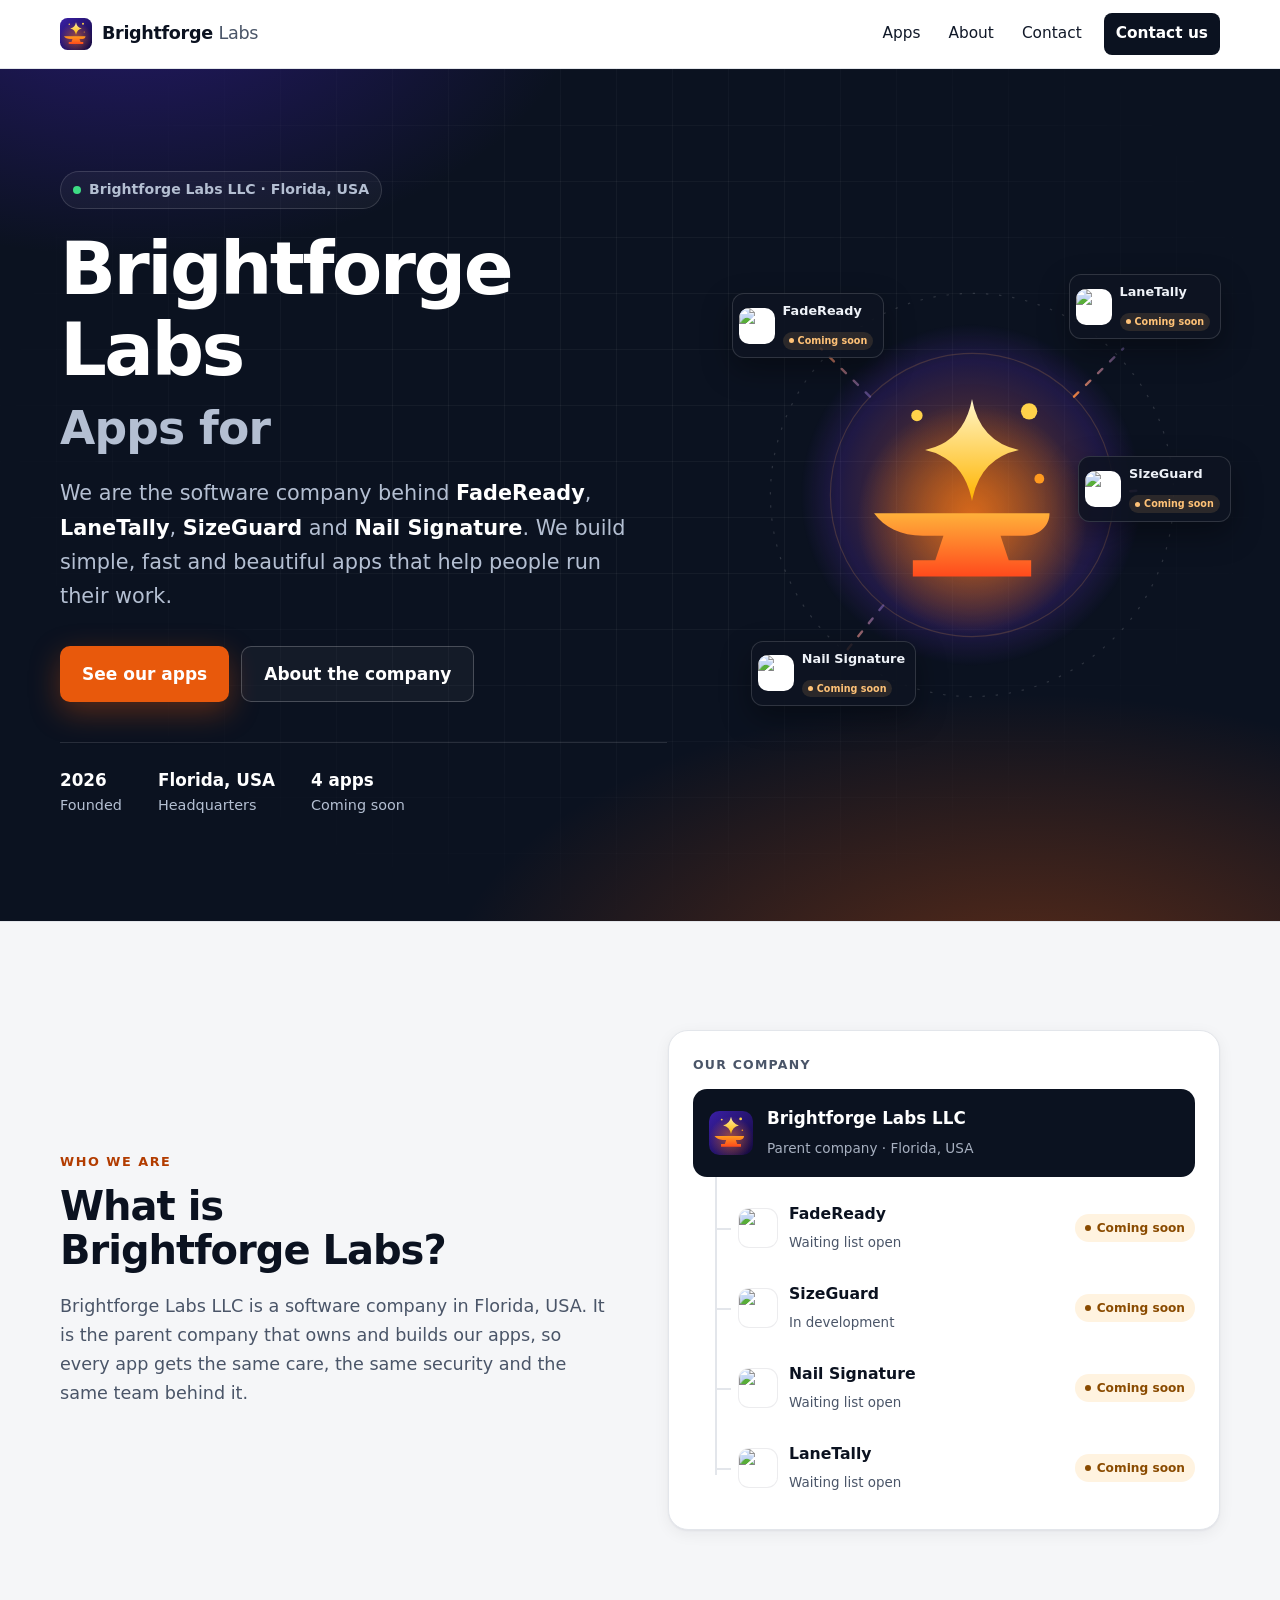
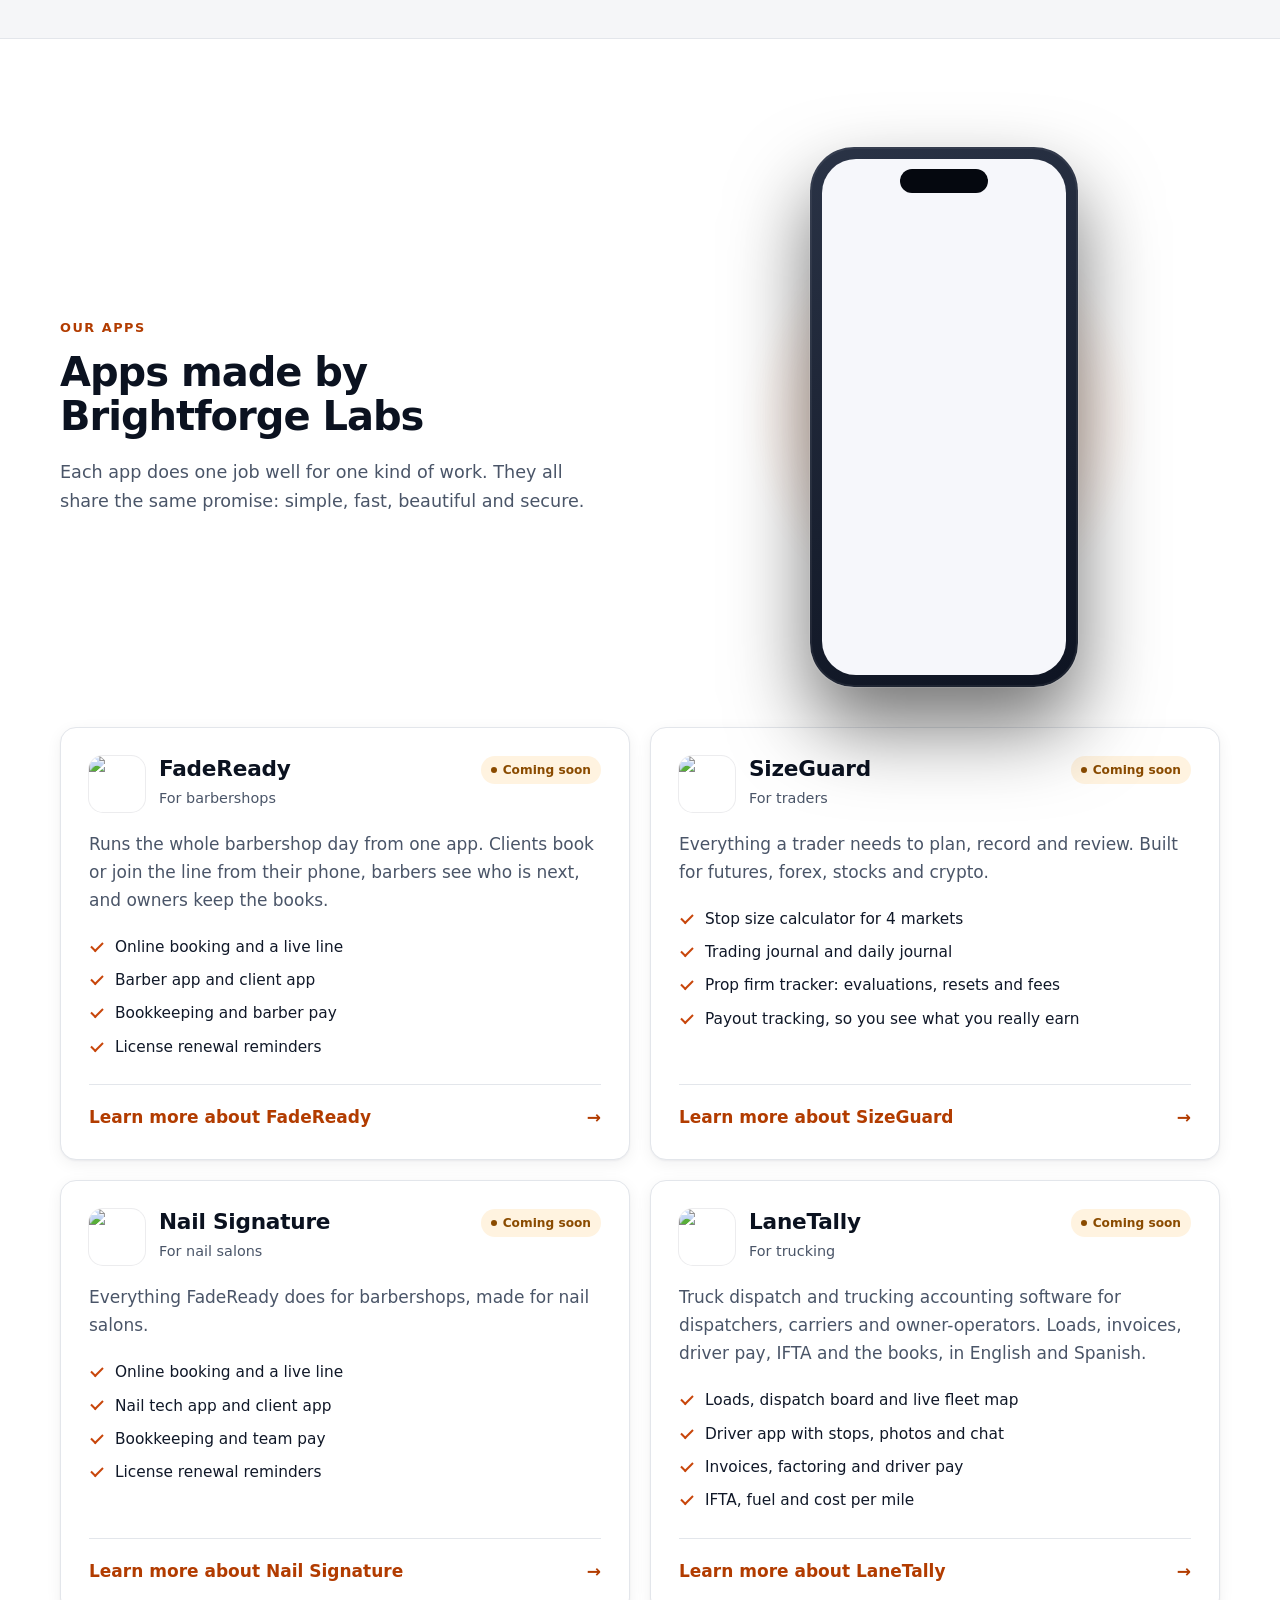
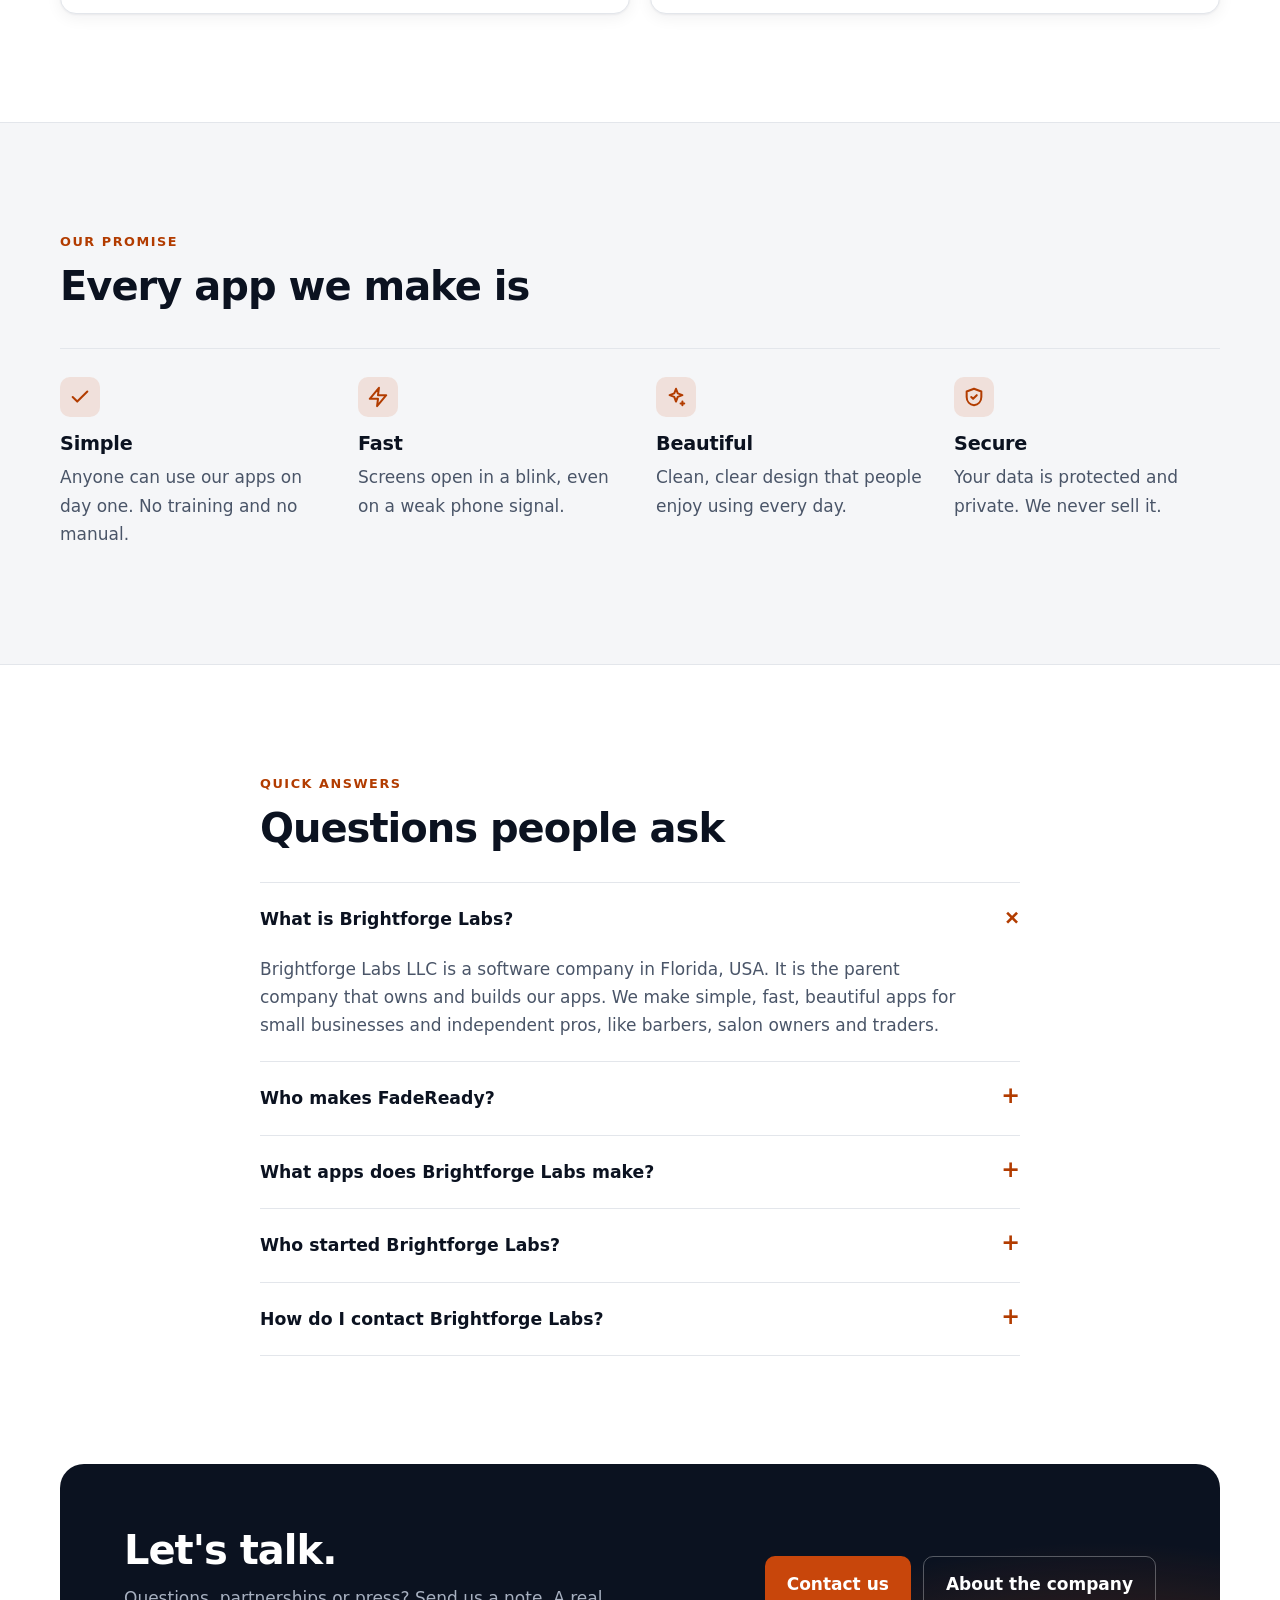
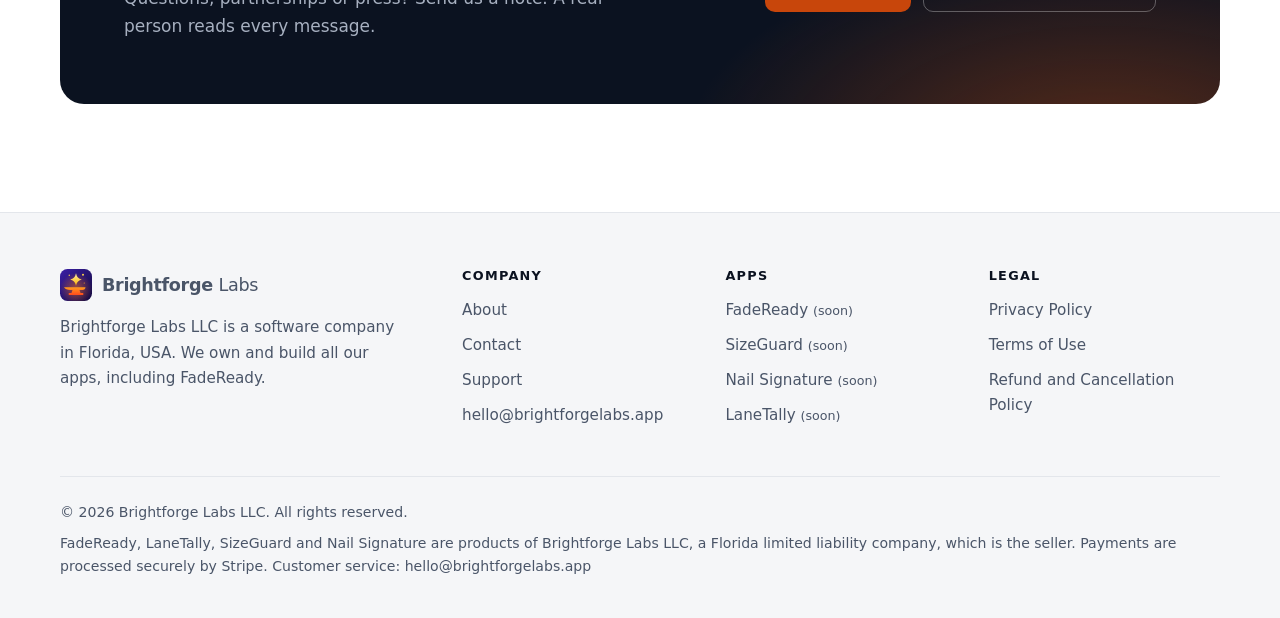
==== commit 3609dda9: "Add refund and cancellation policy, seller details, billing disclosures for Stripe review Co-Authore" ====
--- a/public/index.html
+++ b/public/index.html
@@ -28,7 +28,7 @@
 <meta name="twitter:description" content="Brightforge Labs LLC is the Florida software company behind FadeReady for barbershops, LaneTally for trucking, SizeGuard for traders and Nail Signature for nail salons: simple, fast, beautiful apps for small businesses and independent pros.">
 <meta name="twitter:image" content="https://brightforgelabs.app/og-image.jpg">
 <style>:root{--bg:#ffffff;--bg-2:#f5f6f8;--card:#ffffff;--ink:#0b1220;--text:#101828;--muted:#4a5568;--line:#e3e6eb;--accent:#c8460b;--accent-text:#b23c00;--on-accent:#ffffff;--band:#0b1220;--band-text:#e9edf3;--band-muted:#a7b0c0;--live:#067647;--live-bg:#e7f6ee;--soon:#8a4b00;--soon-bg:#fff3e0;--shadow:0 1px 2px rgba(16,24,40,.05),0 4px 16px rgba(16,24,40,.06);--radius:16px;color-scheme:light}@media (prefers-color-scheme:dark){:root:not([data-theme=light]){--bg:#0a0f1c;--bg-2:#0f1626;--card:#111a2c;--ink:#f3f5f9;--text:#e8ecf3;--muted:#a3adbf;--line:#1f2a40;--accent:#ff7a2e;--accent-text:#ff9a5c;--on-accent:#1a0b00;--band:#060a14;--live:#6ce0a6;--live-bg:#0f2f22;--soon:#ffc277;--soon-bg:#33220b;--shadow:0 1px 2px rgba(0,0,0,.4),0 6px 20px rgba(0,0,0,.3);color-scheme:dark}}:root[data-theme=dark]{--bg:#0a0f1c;--bg-2:#0f1626;--card:#111a2c;--ink:#f3f5f9;--text:#e8ecf3;--muted:#a3adbf;--line:#1f2a40;--accent:#ff7a2e;--accent-text:#ff9a5c;--on-accent:#1a0b00;--band:#060a14;--live:#6ce0a6;--live-bg:#0f2f22;--soon:#ffc277;--soon-bg:#33220b;--shadow:0 1px 2px rgba(0,0,0,.4),0 6px 20px rgba(0,0,0,.3);color-scheme:dark}*,*::before,*::after{box-sizing:border-box}html{-webkit-text-size-adjust:100%;scroll-behavior:smooth}body{margin:0;background:var(--bg);color:var(--text);font:400 1.0625rem/1.65 ui-sans-serif,system-ui,-apple-system,"Segoe UI",Roboto,"Helvetica Neue",Arial,sans-serif;-webkit-font-smoothing:antialiased}img,svg{display:block;max-width:100%}a{color:var(--accent-text);text-underline-offset:3px}:focus-visible{outline:3px solid var(--accent);outline-offset:3px;border-radius:6px}h1,h2,h3{color:var(--ink);line-height:1.1;letter-spacing:-.025em;margin:0 0 .5em;font-weight:700;text-wrap:balance}h1{font-size:clamp(2.4rem,5.6vw,4.1rem);letter-spacing:-.035em}h2{font-size:clamp(1.8rem,3.4vw,2.5rem)}h3{font-size:1.2rem;letter-spacing:-.01em}p{margin:0 0 1em}.wrap{width:min(1160px,100% - 40px);margin-inline:auto}.narrow{width:min(760px,100% - 40px);margin-inline:auto}.skip{position:absolute;left:-999px;top:8px;background:var(--card);color:var(--text);padding:8px 14px;border-radius:8px;z-index:9}.skip:focus{left:12px}.site-head{position:sticky;top:env(safe-area-inset-top,0px);z-index:5;background:color-mix(in srgb,var(--bg) 86%,transparent);backdrop-filter:saturate(1.4) blur(12px);-webkit-backdrop-filter:saturate(1.4) blur(12px);border-bottom:1px solid var(--line)}.site-head .wrap{display:flex;align-items:center;justify-content:space-between;gap:16px;min-height:68px}.brand{display:flex;align-items:center;gap:10px;color:var(--ink);text-decoration:none;font-weight:700;font-size:1.1rem;letter-spacing:-.02em;white-space:nowrap}.brand svg{width:32px;height:32px}.brand b{font-weight:500;color:var(--muted)}.nav{display:flex;align-items:center;gap:4px;margin:0;padding:0;list-style:none}.nav a{display:block;padding:8px 12px;border-radius:8px;color:var(--text);text-decoration:none;font-weight:500;font-size:.96rem}.nav a:hover{background:var(--bg-2)}.nav a[aria-current=page]{color:var(--accent-text)}.nav .nav-cta{background:var(--ink);color:var(--bg);margin-left:6px;font-weight:600}.nav .nav-cta:hover{background:var(--ink);opacity:.88}@media (max-width:600px){.brand span{display:none}.nav a{padding:8px 9px}.nav .nav-cta{display:none}}.btns{display:flex;flex-wrap:wrap;gap:12px}.btn{display:inline-flex;align-items:center;gap:8px;padding:13px 22px;border-radius:10px;font-weight:600;text-decoration:none;transition:transform .15s ease,background .15s,border-color .15s}.btn:active{transform:scale(.98)}.btn-primary{background:var(--accent);color:var(--on-accent)}.btn-primary:hover{background:color-mix(in srgb,var(--accent) 88%,#000)}.btn-line{color:var(--ink);border:1px solid var(--line);background:var(--card)}.btn-line:hover{border-color:var(--muted)}.hero{position:relative;overflow:hidden;padding:clamp(56px,9vw,112px) 0 clamp(56px,8vw,96px);border-bottom:1px solid var(--line);background:radial-gradient(700px 360px at 85% 0%,color-mix(in srgb,var(--accent) 10%,transparent),transparent 70%),var(--bg)}.hero .wrap{display:grid;grid-template-columns:1.1fr .9fr;gap:56px;align-items:center}.hero .wrap>*{min-width:0}@media (max-width:900px){.hero .wrap{grid-template-columns:1fr;gap:40px}}.eyebrow{display:inline-flex;align-items:center;gap:8px;font-size:.88rem;font-weight:600;color:var(--muted);margin-bottom:20px}.eyebrow i{width:8px;height:8px;border-radius:50%;background:var(--accent)}.lead{font-size:clamp(1.12rem,2vw,1.3rem);color:var(--muted);max-width:44ch;margin-bottom:32px}.accent{color:var(--accent-text)}.facts{display:flex;flex-wrap:wrap;gap:12px 36px;margin:40px 0 0;padding:24px 0 0;border-top:1px solid var(--line);list-style:none}.facts li{display:flex;flex-direction:column;font-size:.9rem;color:var(--muted)}.facts b{font-size:1.05rem;color:var(--ink);font-weight:600}.org{background:var(--card);border:1px solid var(--line);border-radius:20px;padding:24px;box-shadow:var(--shadow)}.org-cap{font-size:.78rem;font-weight:700;letter-spacing:.1em;text-transform:uppercase;color:var(--muted);margin:0 0 14px}.org-parent{display:flex;align-items:center;gap:14px;padding:16px;border-radius:14px;background:var(--band);color:var(--band-text)}.org-parent svg{width:44px;height:44px;flex:none}.org-parent strong{display:block;font-size:1.05rem;color:#fff}.org-parent span{font-size:.85rem;color:var(--band-muted)}.org-kids{list-style:none;margin:0;padding:14px 0 0 22px;position:relative;display:grid;gap:6px}.org-kids::before{content:"";position:absolute;left:22px;top:0;bottom:30px;width:2px;background:var(--line)}.org-kids li{position:relative;display:flex;align-items:center;gap:12px;padding:10px 0 10px 24px}.org-kids li::before{content:"";position:absolute;left:0;top:50%;width:16px;height:2px;background:var(--line)}.org-kids li>div{min-width:0}.org-kids .tile{width:38px;height:38px;border-radius:10px}.org-kids .tile svg{width:20px;height:20px}.org-kids b{display:block;color:var(--ink);font-size:.98rem;font-weight:600}.org-kids small{color:var(--muted);font-size:.84rem}.org-kids .pill{margin-left:auto}section{padding:clamp(64px,9vw,108px) 0}.alt{background:var(--bg-2);border-block:1px solid var(--line)}.kicker{display:block;font-size:.8rem;font-weight:700;letter-spacing:.12em;text-transform:uppercase;color:var(--accent-text);margin-bottom:12px}.intro{max-width:60ch;color:var(--muted);font-size:1.1rem;margin-bottom:0}.apps{display:grid;gap:20px;grid-template-columns:repeat(auto-fit,minmax(min(100%,440px),1fr));margin-top:40px}.app{display:flex;flex-direction:column;background:var(--card);border:1px solid var(--line);border-radius:var(--radius);padding:28px;box-shadow:var(--shadow);transition:border-color .2s,transform .2s}.app:hover{border-color:color-mix(in srgb,var(--accent) 40%,var(--line));transform:translateY(-2px)}.app-top{display:flex;align-items:center;gap:14px;margin-bottom:18px}.app-top>div{min-width:0}.tile{flex:none;width:56px;height:56px;border-radius:14px;display:grid;place-items:center;color:#fff}.tile svg{width:28px;height:28px}.t-fr{background:linear-gradient(135deg,#111827,#3a1fa6 60%,#ff6a1a)}.t-tr{background:linear-gradient(135deg,#0b0906,#3a2a10 55%,#e8b84a)}.t-sl{background:linear-gradient(135deg,#2b1630,#5a2f5f 55%,#c9a25a)}.app h3{margin:0 0 2px;font-size:1.35rem}.app .for{font-size:.9rem;color:var(--muted)}.pill{display:inline-flex;align-items:center;gap:6px;font-size:.76rem;font-weight:700;padding:4px 10px;border-radius:999px;white-space:nowrap}.pill::before{content:"";width:6px;height:6px;border-radius:50%;background:currentColor}.p-live{color:var(--live);background:var(--live-bg)}.p-soon{color:var(--soon);background:var(--soon-bg)}.app .pill{margin-left:auto;align-self:flex-start}.app p{color:var(--muted)}.feat{list-style:none;margin:4px 0 24px;padding:0;display:grid;gap:8px}.feat li{position:relative;padding-left:26px;font-size:.96rem}.feat li::before{content:"";position:absolute;left:2px;top:.45em;width:12px;height:7px;border-left:2px solid var(--accent);border-bottom:2px solid var(--accent);transform:rotate(-45deg)}.app .more{margin-top:auto;padding-top:18px;border-top:1px solid var(--line);font-weight:600;text-decoration:none;display:flex;justify-content:space-between;align-items:center}.app .more span{transition:transform .15s}.app .more:hover span{transform:translateX(4px)}.values{display:grid;grid-template-columns:repeat(auto-fit,minmax(min(100%,240px),1fr));gap:0 32px;margin-top:40px;border-top:1px solid var(--line)}.value{padding:28px 0 8px}.value .ico{width:40px;height:40px;border-radius:10px;display:grid;place-items:center;background:color-mix(in srgb,var(--accent) 12%,transparent);color:var(--accent-text);margin-bottom:16px}.value .ico svg{width:22px;height:22px}.value p{color:var(--muted);margin:0}.faq{margin-top:32px;border-top:1px solid var(--line)}.faq details{border-bottom:1px solid var(--line)}.faq summary{cursor:pointer;list-style:none;padding:22px 0;font-weight:600;font-size:1.08rem;color:var(--ink);display:flex;justify-content:space-between;gap:16px}.faq summary::-webkit-details-marker{display:none}.faq summary::after{content:"+";font-size:1.4rem;line-height:1;color:var(--accent-text);transition:transform .2s}.faq details[open] summary::after{transform:rotate(45deg)}.faq details p{color:var(--muted);padding-bottom:22px;margin:0;max-width:65ch}.band{background:radial-gradient(600px 300px at 90% 120%,rgba(232,89,12,.35),transparent 70%),var(--band);color:var(--band-text);border-radius:24px;padding:clamp(32px,6vw,64px);display:flex;flex-wrap:wrap;gap:24px 48px;align-items:center;justify-content:space-between}.band>div{min-width:0}.band h2{color:#fff;margin:0 0 .3em}.band p{color:var(--band-muted);margin:0;max-width:46ch}.band .btn-line{background:transparent;color:#fff;border-color:rgba(255,255,255,.3)}.page-hero{padding:clamp(56px,8vw,96px) 0 clamp(40px,6vw,64px);border-bottom:1px solid var(--line);background:radial-gradient(600px 300px at 90% 0%,color-mix(in srgb,var(--accent) 9%,transparent),transparent 70%),var(--bg)}.page-hero h1{font-size:clamp(2.2rem,5vw,3.4rem);max-width:20ch}.page-hero .lead{margin-bottom:0}.prose h2{font-size:1.5rem;margin-top:2em}.prose h3{margin-top:1.6em}.prose p,.prose li{color:var(--muted)}.prose strong{color:var(--text)}.prose ul{padding-left:1.2em}.prose li{margin-bottom:.4em}.facts-table{width:100%;border-collapse:collapse;margin-top:8px}.facts-table th,.facts-table td{text-align:left;padding:14px 0;border-bottom:1px solid var(--line);vertical-align:top}.facts-table th{width:38%;font-weight:600;color:var(--ink);padding-right:16px}.facts-table td{color:var(--muted)}.mail{display:inline-flex;align-items:center;gap:12px;font-size:clamp(1.2rem,4vw,1.7rem);font-weight:700;letter-spacing:-.02em;text-decoration:none;color:var(--ink);padding:18px 24px;border-radius:14px;border:1px solid var(--line);background:var(--card);box-shadow:var(--shadow);word-break:break-all}.mail:hover{border-color:var(--accent)}.mail svg{flex:none;width:26px;height:26px;color:var(--accent-text)}.site-foot{border-top:1px solid var(--line);padding:56px 0 40px;color:var(--muted);font-size:.95rem;background:var(--bg-2)}.foot-grid{display:grid;grid-template-columns:1.6fr repeat(3,1fr);gap:32px}@media (max-width:760px){.foot-grid{grid-template-columns:1fr 1fr}.foot-brand{grid-column:1/-1}}.foot-brand p{max-width:36ch;margin:14px 0 0}.site-foot h2{font-size:.8rem;font-weight:700;letter-spacing:.1em;text-transform:uppercase;color:var(--ink);margin:0 0 14px}.site-foot ul{list-style:none;margin:0;padding:0;display:grid;gap:10px}.site-foot a{color:var(--muted);text-decoration:none}.site-foot a:hover{color:var(--accent-text)}.foot-base{display:flex;flex-wrap:wrap;justify-content:space-between;gap:8px 24px;margin-top:48px;padding-top:24px;border-top:1px solid var(--line);font-size:.88rem}.foot-base p{margin:0}@keyframes up{from{transform:translateY(12px)}}.hero .wrap>*{animation:up .6s cubic-bezier(.2,.8,.2,1) both}.hero .wrap>:nth-child(2){animation-delay:.08s}@media (prefers-reduced-motion:reduce){*,*::before,*::after{animation:none!important;transition:none!important;scroll-behavior:auto!important}}@media (max-width:540px){.values{grid-template-columns:1fr 1fr;gap:0 20px}.value h3{font-size:1.05rem}.value p{font-size:.95rem}.org{padding:18px}.org-kids small{display:none}}.hero-live{--h-text:#eef2f8;--h-muted:#b4bfd2;background:radial-gradient(900px 480px at 80% 110%,rgba(232,89,12,.38),transparent 65%),radial-gradient(700px 420px at 10% -10%,rgba(58,31,166,.55),transparent 65%),#0b1220;color:var(--h-text);border-bottom:0;padding:clamp(56px,8vw,104px) 0 clamp(64px,8vw,104px);isolation:isolate}.hero-live::after{content:"";position:absolute;inset:0;z-index:-1;background-image:linear-gradient(rgba(255,255,255,.045) 1px,transparent 1px),linear-gradient(90deg,rgba(255,255,255,.045) 1px,transparent 1px);background-size:56px 56px;mask-image:radial-gradient(ellipse at 50% 40%,#000 30%,transparent 75%);-webkit-mask-image:radial-gradient(ellipse at 50% 40%,#000 30%,transparent 75%)}.embers{position:absolute;inset:0;width:100%;height:100%;z-index:-1;pointer-events:none}.hero-live .eyebrow{color:var(--h-muted);padding:6px 12px;border:1px solid rgba(255,255,255,.14);border-radius:999px;background:rgba(255,255,255,.04)}.hero-live .eyebrow i{background:#3ddc84;box-shadow:0 0 0 0 rgba(61,220,132,.6);animation:ping 2s ease-out infinite}.hero-live h1{color:#fff;font-size:clamp(2.6rem,6.4vw,4.6rem);margin-bottom:.3em}.hero-live h1 .sub{display:block;font-size:.62em;font-weight:600;color:var(--h-muted);letter-spacing:-.02em;margin-top:.25em}.rot{display:inline-grid;vertical-align:bottom;height:1.15em;overflow:hidden}.rot>span::before{content:attr(data-w)}.rot>span{grid-area:1/1;background:linear-gradient(100deg,#ffd166,#ff8a3d 45%,#ff5c8a);-webkit-background-clip:text;background-clip:text;color:transparent;animation:rot 16s cubic-bezier(.7,0,.3,1) infinite;opacity:0}.rot>span:nth-child(2){animation-delay:4s}.rot>span:nth-child(3){animation-delay:8s}.rot>span:nth-child(4){animation-delay:12s}.hero-live .lead{color:var(--h-muted)}.hero-live .lead b{color:#fff;font-weight:600}.hero-live .btn-line{background:rgba(255,255,255,.04);color:#fff;border-color:rgba(255,255,255,.22)}.hero-live .btn-line:hover{border-color:rgba(255,255,255,.5)}.hero-live .btn-primary{background:#e8590c;color:#fff;box-shadow:0 10px 30px rgba(232,89,12,.35)}.hero-live .btn-primary:hover{background:#ff6a1a}.hero-live .facts{border-color:rgba(255,255,255,.12)}.hero-live .facts li{color:var(--h-muted)}.hero-live .facts b{color:#fff}.sr{position:absolute;width:1px;height:1px;overflow:hidden;clip:rect(0 0 0 0);white-space:nowrap}.stage{position:relative;display:grid;place-items:center;min-height:540px}.stage::before{content:"";position:absolute;width:420px;height:420px;max-width:100%;border-radius:50%;background:radial-gradient(circle,rgba(232,89,12,.35),transparent 65%);filter:blur(10px)}.phone{position:relative;width:268px;height:540px;border-radius:44px;padding:12px;background:linear-gradient(160deg,#2a3346,#0e1422);box-shadow:0 0 0 1px rgba(255,255,255,.12),0 40px 80px rgba(0,0,0,.55),inset 0 0 0 2px rgba(255,255,255,.06);animation:bob 7s ease-in-out infinite}.phone::before{content:"";position:absolute;top:22px;left:50%;width:88px;height:24px;margin-left:-44px;border-radius:14px;background:#05080f;z-index:3}.screen{position:relative;height:100%;border-radius:34px;overflow:hidden;background:#f6f7fb;color:#101828;font-size:13px;line-height:1.35}.scr{position:absolute;inset:0;padding:52px 16px 16px;display:flex;flex-direction:column;gap:10px;opacity:0;transform:translateX(24px);animation:scr 16s ease-in-out infinite}.scr:nth-child(2){animation-delay:4s}.scr:nth-child(3){animation-delay:8s}.scr:nth-child(4){animation-delay:12s}.scr-head{display:flex;align-items:center;gap:8px;font-weight:700;font-size:15px}.scr-head .dot{width:28px;height:28px;border-radius:8px;display:grid;place-items:center;color:#fff}.scr-head .dot svg{width:16px;height:16px}.scr-head small{display:block;font-weight:500;color:#5b6475;font-size:11px}.scr-card{background:#fff;border-radius:14px;padding:12px;box-shadow:0 1px 2px rgba(16,24,40,.06),0 2px 8px rgba(16,24,40,.06)}.scr-card h4{margin:0 0 8px;font-size:11px;letter-spacing:.06em;text-transform:uppercase;color:#5b6475}.row{display:flex;align-items:center;gap:8px;padding:6px 0;border-top:1px solid #eef0f4}.row:first-of-type{border-top:0}.row .av{width:24px;height:24px;border-radius:50%;flex:none;display:grid;place-items:center;font-size:10px;font-weight:700;color:#fff}.row .grow{flex:1;min-width:0}.row small{color:#5b6475;font-size:11px}.tag-now{font-size:10px;font-weight:700;color:#067647;background:#e7f6ee;padding:2px 7px;border-radius:999px}.big{font-size:26px;font-weight:800;letter-spacing:-.02em}.mkts{display:flex;gap:6px}.mkts span{flex:1;text-align:center;font-size:11px;font-weight:600;padding:6px 0;border-radius:8px;background:#eef0f4;color:#344054}.mkts span.on{background:#0f766e;color:#fff}.bar{height:6px;border-radius:6px;background:#eef0f4;overflow:hidden}.bar i{display:block;height:100%;width:62%;border-radius:6px;background:linear-gradient(90deg,#0f766e,#22c55e);animation:grow 4s ease-in-out infinite alternate}.kv{display:flex;justify-content:space-between;font-size:12px;padding:4px 0}.kv b{font-variant-numeric:tabular-nums}.pos{color:#067647}.neg{color:#b42318}.slot{display:flex;gap:8px;align-items:center;padding:7px 0;border-top:1px solid #eef0f4}.slot:first-of-type{border-top:0}.slot time{font-size:11px;font-weight:700;color:#9d174d;width:42px;font-variant-numeric:tabular-nums}.pulse{animation:glow 2.4s ease-in-out infinite}@media (max-width:900px){.stage{min-height:0;padding-top:8px}.phone{width:240px;height:480px}}@keyframes ping{0%{box-shadow:0 0 0 0 rgba(61,220,132,.6)}100%{box-shadow:0 0 0 10px rgba(61,220,132,0)}}@keyframes rot{0%{opacity:0;transform:translateY(60%)}4%,22%{opacity:1;transform:none}26%,100%{opacity:0;transform:translateY(-60%)}}@keyframes scr{0%{opacity:0;transform:translateX(24px)}4%,22%{opacity:1;transform:none}26%,100%{opacity:0;transform:translateX(-24px)}}@keyframes bob{50%{transform:translateY(-10px) rotate(-1deg)}}@keyframes grow{from{width:38%}to{width:78%}}@keyframes glow{50%{background:#fff4ec}}@media (prefers-reduced-motion:reduce){.rot>span:first-child,.scr:first-child{opacity:1;transform:none}}.split{display:grid;grid-template-columns:1fr 1fr;gap:56px;align-items:center}.split>*{min-width:0}@media (max-width:900px){.split{grid-template-columns:1fr;gap:32px}}.forge{position:relative;width:min(100%,480px);aspect-ratio:1;margin-inline:auto}.halo{position:absolute;inset:14%;border-radius:50%;background:radial-gradient(circle,rgba(255,122,26,.42),rgba(124,58,237,.18) 55%,transparent 70%);animation:breathe 4.8s ease-in-out infinite}.emblem{position:relative;width:100%;height:100%;overflow:visible}.ring{transform-origin:200px 200px;animation:turn 80s linear infinite}.links path{animation:flow 1.6s linear infinite}.heat{transform-box:fill-box;transform-origin:center;animation:breathe 2.4s ease-in-out infinite}.star{transform-box:fill-box;transform-origin:50% 100%;animation:strike 2.4s cubic-bezier(.5,0,.2,1) infinite}.flash{transform-box:fill-box;transform-origin:center;opacity:0;animation:flash 2.4s ease-out infinite}.tw{animation:twinkle 2.4s ease-in-out infinite}.t2{animation-delay:.8s}.t3{animation-delay:1.6s}.emitter{position:absolute;left:50%;top:51%;width:1px;height:1px}.orb{position:absolute;display:flex;align-items:center;gap:10px;padding:10px 14px 10px 10px;border-radius:14px;background:rgba(14,20,34,.88);border:1px solid rgba(255,255,255,.14);box-shadow:0 12px 30px rgba(0,0,0,.35);color:#fff;animation:bob 6s ease-in-out infinite;white-space:nowrap}.orb .tile{width:36px;height:36px;border-radius:10px}.orb .tile svg{width:19px;height:19px}.orb b{display:block;font-size:.92rem;font-weight:600;margin-bottom:3px}.orb .pill{font-size:.68rem;padding:2px 8px}.orb .p-live{color:#6ce0a6;background:rgba(108,224,166,.12)}.orb .p-soon{color:#ffc277;background:rgba(255,194,119,.12)}.o1{left:0;top:8%}.o2{right:-4%;top:42%;animation-delay:-2s}.o3{left:4%;bottom:6%;animation-delay:-4s}.o4{right:-2%;top:4%;animation-delay:-3s}@media (max-width:900px){.forge{width:min(100%,400px)}.o2{right:0}}@media (max-width:420px){.orb{padding:7px 10px 7px 7px;gap:8px}.orb .tile{width:28px;height:28px}.orb .tile svg{width:15px;height:15px}.orb b{font-size:.8rem}}.apps-head{align-items:center}.apps-head .stage{min-height:0}@keyframes breathe{50%{opacity:.7;transform:scale(1.06)}}@keyframes turn{to{transform:rotate(360deg)}}@keyframes flow{to{stroke-dashoffset:-28}}@keyframes strike{0%,70%,100%{transform:translateY(0) scale(1)}80%{transform:translateY(-6%) scale(1.08)}86%{transform:translateY(3%) scale(.94)}}@keyframes flash{0%,84%{opacity:0;transform:scale(.4)}86%{opacity:1;transform:scale(.6)}100%{opacity:0;transform:scale(2.6)}}@keyframes twinkle{50%{opacity:.25}}@media (prefers-reduced-motion:reduce){.flash{display:none}}.logo{object-fit:cover;background:#fff;box-shadow:0 0 0 1px rgba(15,23,42,.08)}.hero-logo{display:block;width:72px;height:72px;border-radius:18px;margin-bottom:18px}a.orb{color:inherit;text-decoration:none;cursor:pointer;transition:border-color .2s,background .2s,box-shadow .2s}a.orb:hover,a.orb:focus-visible{border-color:rgba(255,170,80,.6);background:rgba(24,30,48,.95);box-shadow:0 14px 34px rgba(0,0,0,.35),0 0 0 3px rgba(255,138,61,.25)}a.orb:focus-visible{outline:2px solid #ffb03a;outline-offset:3px}@media (prefers-reduced-motion:no-preference){html{scroll-behavior:smooth}.app:target,.app.spot{animation:spot 1.8s ease-out}}.app{scroll-margin-top:96px}@keyframes spot{0%,35%{box-shadow:0 0 0 3px var(--accent),0 18px 40px color-mix(in srgb,var(--accent) 22%,transparent)}100%{box-shadow:0 0 0 0 transparent}}a.orb{touch-action:manipulation}a.orb::before{content:"";position:absolute;inset:-14px -8px}a.orb:hover,a.orb:focus,a.orb:active{animation-play-state:paused}.orb{padding:6px 10px 6px 6px;gap:8px;border-radius:12px}.orb b{font-size:.8rem;margin-bottom:2px}.orb .pill{font-size:.6rem;padding:1px 6px;gap:4px}.orb .pill::before{width:5px;height:5px}@media (max-width:420px){.orb{padding:5px 8px 5px 5px;gap:6px}.orb b{font-size:.72rem}.orb .pill{font-size:.56rem;padding:0 5px}}@media (max-width:900px) and (min-width:561px){.o1{left:-20%}.o2{right:-24%;top:46%}.o3{left:-16%}.o4{right:-20%}}@media (max-width:560px){.o2{right:-3%;top:60%}.o4{right:-3%}.o1{left:-2%}}.app h4{margin:18px 0 6px;font-size:1rem}.app ul.steps{margin:0;padding-left:1.2em;color:var(--muted)}.app .steps li{margin-bottom:.5em}.app a{overflow-wrap:anywhere}</style>
-<script type="application/ld+json">{"@context":"https://schema.org","@graph":[{"@type":"Organization","@id":"https://brightforgelabs.app/#organization","name":"Brightforge Labs","legalName":"Brightforge Labs LLC","alternateName":["Brightforge Labs LLC","Brightforge"],"url":"https://brightforgelabs.app/","logo":{"@type":"ImageObject","@id":"https://brightforgelabs.app/#logo","url":"https://brightforgelabs.app/icons/logo-square-512.png","width":512,"height":512,"caption":"Brightforge Labs"},"image":{"@id":"https://brightforgelabs.app/#logo"},"description":"Brightforge Labs LLC is the Florida software company behind FadeReady for barbershops, LaneTally for trucking, SizeGuard for traders and Nail Signature for nail salons: simple, fast, beautiful apps for small businesses and independent pros.","slogan":"Bright ideas, forged into real apps.","email":"hello@brightforgelabs.app","foundingDate":"2026-10-24","founder":{"@type":"Person","name":"Idael Fonseca Hidalgo"},"address":{"@type":"PostalAddress","addressRegion":"FL","addressCountry":"US"},"contactPoint":{"@type":"ContactPoint","contactType":"customer support","email":"hello@brightforgelabs.app","url":"https://brightforgelabs.app/support","availableLanguage":["English","Spanish"]},"knowsAbout":["Trucking dispatch software","Carrier management software","Mobile apps","Software for small businesses","Barbershop booking software","Salon software","Trading tools","Position size and stop size calculators","Trading journals","Prop firm expense and payout tracking"],"brand":[{"@type":"Brand","name":"FadeReady","url":"https://fadeready.com/"},{"@type":"Brand","name":"SizeGuard","url":"https://sizeguard.com/"},{"@type":"Brand","name":"Nail Signature","url":"https://nailsignature.com/"},{"@type":"Brand","name":"LaneTally","url":"https://lanetally.com/"}],"sameAs":[]},{"@type":"WebSite","@id":"https://brightforgelabs.app/#website","url":"https://brightforgelabs.app/","name":"Brightforge Labs","publisher":{"@id":"https://brightforgelabs.app/#organization"},"inLanguage":"en-US"},{"@type":"WebPage","@id":"https://brightforgelabs.app/#webpage","url":"https://brightforgelabs.app/","name":"Brightforge Labs: FadeReady, LaneTally, SizeGuard & Nail Signature apps","description":"Brightforge Labs LLC is the Florida software company behind FadeReady for barbershops, LaneTally for trucking, SizeGuard for traders and Nail Signature for nail salons: simple, fast, beautiful apps for small businesses and independent pros.","isPartOf":{"@id":"https://brightforgelabs.app/#website"},"about":{"@id":"https://brightforgelabs.app/#organization"},"inLanguage":"en-US","dateModified":"2026-10-31"},{"@type":"SoftwareApplication","@id":"https://brightforgelabs.app/#fadeready","name":"FadeReady","url":"https://fadeready.com/","applicationCategory":"BusinessApplication","description":"FadeReady is an app for barbershops: online booking, a live line (queue), apps for barbers and clients, bookkeeping, and license renewal reminders.","author":{"@id":"https://brightforgelabs.app/#organization"},"publisher":{"@id":"https://brightforgelabs.app/#organization"}},{"@type":"FAQPage","@id":"https://brightforgelabs.app/#faq","mainEntity":[{"@type":"Question","name":"What is Brightforge Labs?","acceptedAnswer":{"@type":"Answer","text":"Brightforge Labs LLC is a software company in Florida, USA. It is the parent company that owns and builds our apps. We make simple, fast, beautiful apps for small businesses and independent pros, like barbers, salon owners and traders."}},{"@type":"Question","name":"Who makes FadeReady?","acceptedAnswer":{"@type":"Answer","text":"FadeReady is made by Brightforge Labs. FadeReady is an app for barbershops. It handles booking, the live line, barber and client apps, bookkeeping, and license renewals. FadeReady and fadeready.com are owned and run by Brightforge Labs LLC."}},{"@type":"Question","name":"What apps does Brightforge Labs make?","acceptedAnswer":{"@type":"Answer","text":"Four apps, all coming soon: FadeReady for barbershops (fadeready.com), Nail Signature for nail salons, which does everything FadeReady does (nailsignature.com), and LaneTally, truck dispatch and trucking accounting software (lanetally.com), all three with waiting lists open; plus SizeGuard, a trading toolkit with a stop size calculator for futures, forex, stocks and crypto, a trading journal, a daily journal and a prop firm tracker, in development (sizeguard.com)."}},{"@type":"Question","name":"Who started Brightforge Labs?","acceptedAnswer":{"@type":"Answer","text":"Brightforge Labs was started in 2026 by Idael Fonseca Hidalgo."}},{"@type":"Question","name":"How do I contact Brightforge Labs?","acceptedAnswer":{"@type":"Answer","text":"Email us at hello@brightforgelabs.app. We read every message."}}]}]}</script>
+<script type="application/ld+json">{"@context":"https://schema.org","@graph":[{"@type":"Organization","@id":"https://brightforgelabs.app/#organization","name":"Brightforge Labs","legalName":"Brightforge Labs LLC","alternateName":["Brightforge Labs LLC","Brightforge"],"url":"https://brightforgelabs.app/","logo":{"@type":"ImageObject","@id":"https://brightforgelabs.app/#logo","url":"https://brightforgelabs.app/icons/logo-square-512.png","width":512,"height":512,"caption":"Brightforge Labs"},"image":{"@id":"https://brightforgelabs.app/#logo"},"description":"Brightforge Labs LLC is the Florida software company behind FadeReady for barbershops, LaneTally for trucking, SizeGuard for traders and Nail Signature for nail salons: simple, fast, beautiful apps for small businesses and independent pros.","slogan":"Bright ideas, forged into real apps.","email":"hello@brightforgelabs.app","foundingDate":"2026-10-24","founder":{"@type":"Person","name":"Idael Fonseca Hidalgo"},"address":{"@type":"PostalAddress","addressRegion":"FL","addressCountry":"US"},"contactPoint":{"@type":"ContactPoint","contactType":"customer support","email":"hello@brightforgelabs.app","url":"https://brightforgelabs.app/support","availableLanguage":["English","Spanish"]},"knowsAbout":["Trucking dispatch software","Carrier management software","Mobile apps","Software for small businesses","Barbershop booking software","Salon software","Trading tools","Position size and stop size calculators","Trading journals","Prop firm expense and payout tracking"],"brand":[{"@type":"Brand","name":"FadeReady","url":"https://fadeready.com/"},{"@type":"Brand","name":"SizeGuard","url":"https://sizeguard.com/"},{"@type":"Brand","name":"Nail Signature","url":"https://nailsignature.com/"},{"@type":"Brand","name":"LaneTally","url":"https://lanetally.com/"}],"sameAs":[]},{"@type":"WebSite","@id":"https://brightforgelabs.app/#website","url":"https://brightforgelabs.app/","name":"Brightforge Labs","publisher":{"@id":"https://brightforgelabs.app/#organization"},"inLanguage":"en-US"},{"@type":"WebPage","@id":"https://brightforgelabs.app/#webpage","url":"https://brightforgelabs.app/","name":"Brightforge Labs: FadeReady, LaneTally, SizeGuard & Nail Signature apps","description":"Brightforge Labs LLC is the Florida software company behind FadeReady for barbershops, LaneTally for trucking, SizeGuard for traders and Nail Signature for nail salons: simple, fast, beautiful apps for small businesses and independent pros.","isPartOf":{"@id":"https://brightforgelabs.app/#website"},"about":{"@id":"https://brightforgelabs.app/#organization"},"inLanguage":"en-US","dateModified":"2026-11-03"},{"@type":"SoftwareApplication","@id":"https://brightforgelabs.app/#fadeready","name":"FadeReady","url":"https://fadeready.com/","applicationCategory":"BusinessApplication","description":"FadeReady is an app for barbershops: online booking, a live line (queue), apps for barbers and clients, bookkeeping, and license renewal reminders.","author":{"@id":"https://brightforgelabs.app/#organization"},"publisher":{"@id":"https://brightforgelabs.app/#organization"}},{"@type":"FAQPage","@id":"https://brightforgelabs.app/#faq","mainEntity":[{"@type":"Question","name":"What is Brightforge Labs?","acceptedAnswer":{"@type":"Answer","text":"Brightforge Labs LLC is a software company in Florida, USA. It is the parent company that owns and builds our apps. We make simple, fast, beautiful apps for small businesses and independent pros, like barbers, salon owners and traders."}},{"@type":"Question","name":"Who makes FadeReady?","acceptedAnswer":{"@type":"Answer","text":"FadeReady is made by Brightforge Labs. FadeReady is an app for barbershops. It handles booking, the live line, barber and client apps, bookkeeping, and license renewals. FadeReady and fadeready.com are owned and run by Brightforge Labs LLC."}},{"@type":"Question","name":"What apps does Brightforge Labs make?","acceptedAnswer":{"@type":"Answer","text":"Four apps, all coming soon: FadeReady for barbershops (fadeready.com), Nail Signature for nail salons, which does everything FadeReady does (nailsignature.com), and LaneTally, truck dispatch and trucking accounting software (lanetally.com), all three with waiting lists open; plus SizeGuard, a trading toolkit with a stop size calculator for futures, forex, stocks and crypto, a trading journal, a daily journal and a prop firm tracker, in development (sizeguard.com)."}},{"@type":"Question","name":"Who started Brightforge Labs?","acceptedAnswer":{"@type":"Answer","text":"Brightforge Labs was started in 2026 by Idael Fonseca Hidalgo."}},{"@type":"Question","name":"How do I contact Brightforge Labs?","acceptedAnswer":{"@type":"Answer","text":"Email us at hello@brightforgelabs.app. We read every message."}}]}]}</script>
 </head>
 <body>
 <a class="skip" href="#main">Skip to content</a>
@@ -187,11 +187,11 @@
 </div>
 <div><h2>Company</h2><ul><li><a href="/about">About</a></li><li><a href="/contact">Contact</a></li><li><a href="/support">Support</a></li><li><!--email_off--><a href="mailto:hello@brightforgelabs.app">hello@brightforgelabs.app</a><!--/email_off--></li></ul></div>
 <div><h2>Apps</h2><ul><li><a href="/fadeready">FadeReady</a> <small>(soon)</small></li><li><a href="/sizeguard">SizeGuard</a> <small>(soon)</small></li><li><a href="/nail-signature">Nail Signature</a> <small>(soon)</small></li><li><a href="/lanetally">LaneTally</a> <small>(soon)</small></li></ul></div>
-<div><h2>Legal</h2><ul><li><a href="/privacy">Privacy Policy</a></li><li><a href="/terms">Terms of Use</a></li></ul></div>
+<div><h2>Legal</h2><ul><li><a href="/privacy">Privacy Policy</a></li><li><a href="/terms">Terms of Use</a></li><li><a href="/refund-policy">Refund and Cancellation Policy</a></li></ul></div>
 </div>
 <div class="foot-base">
 <p>© 2026 Brightforge Labs LLC. All rights reserved.</p>
-<p>A Florida limited liability company · Florida, USA</p>
+<p>FadeReady, LaneTally, SizeGuard and Nail Signature are products of Brightforge Labs LLC, a Florida limited liability company, which is the seller. Payments are processed securely by Stripe. Customer service: <!--email_off--><a href="mailto:hello@brightforgelabs.app">hello@brightforgelabs.app</a><!--/email_off--></p>
 </div>
 </div>
 </footer>
